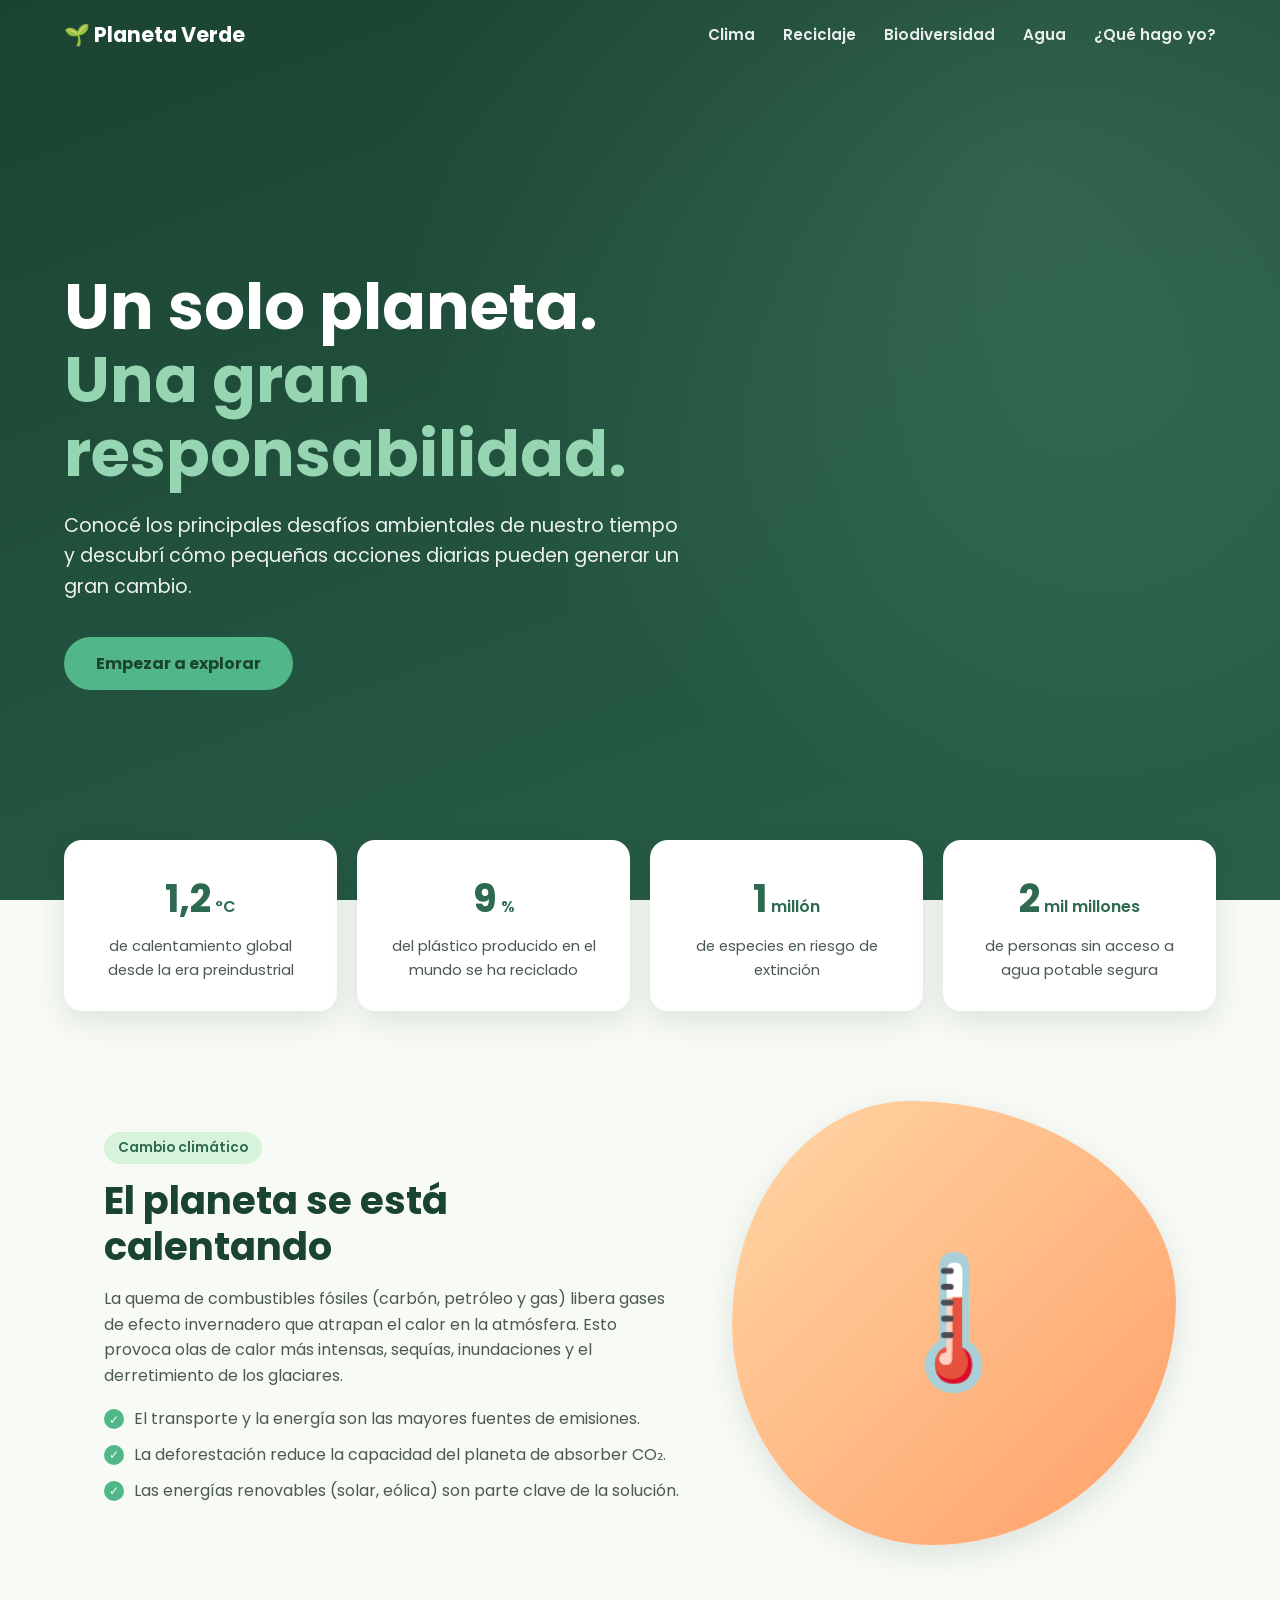
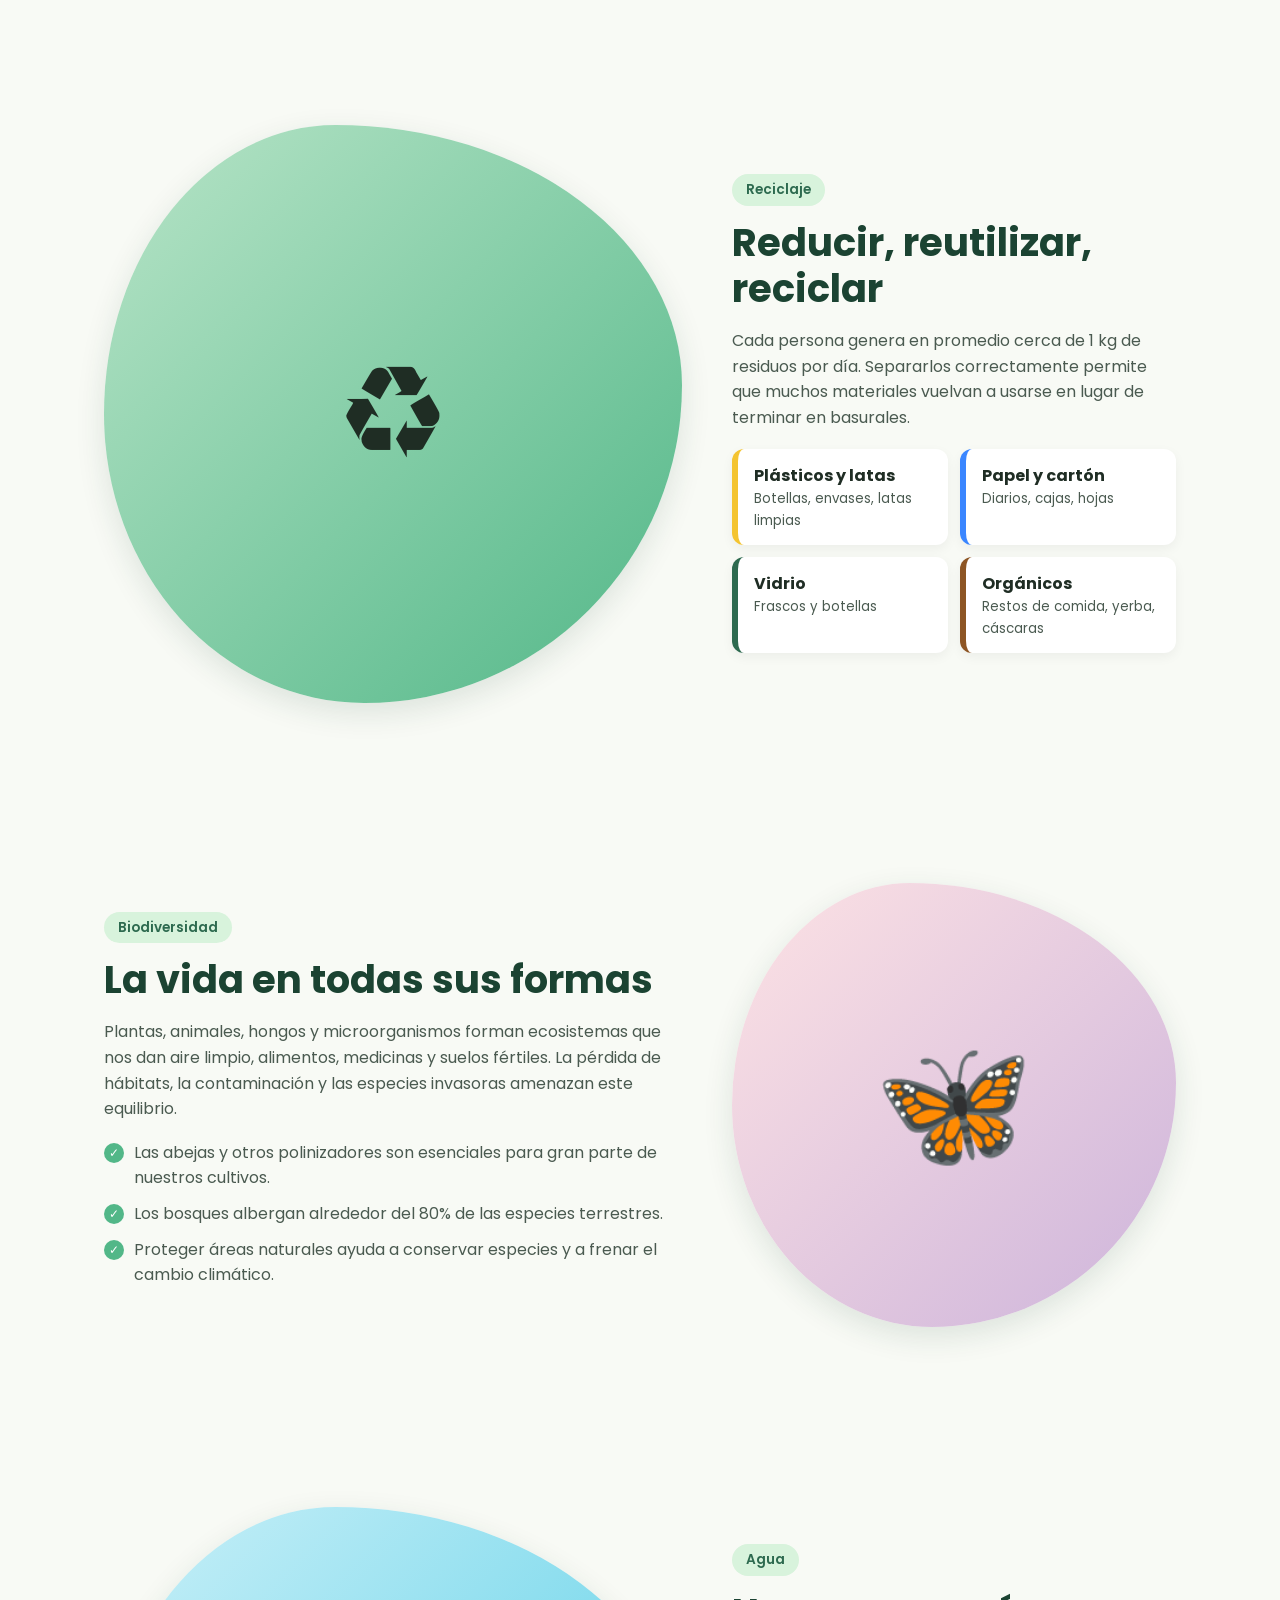
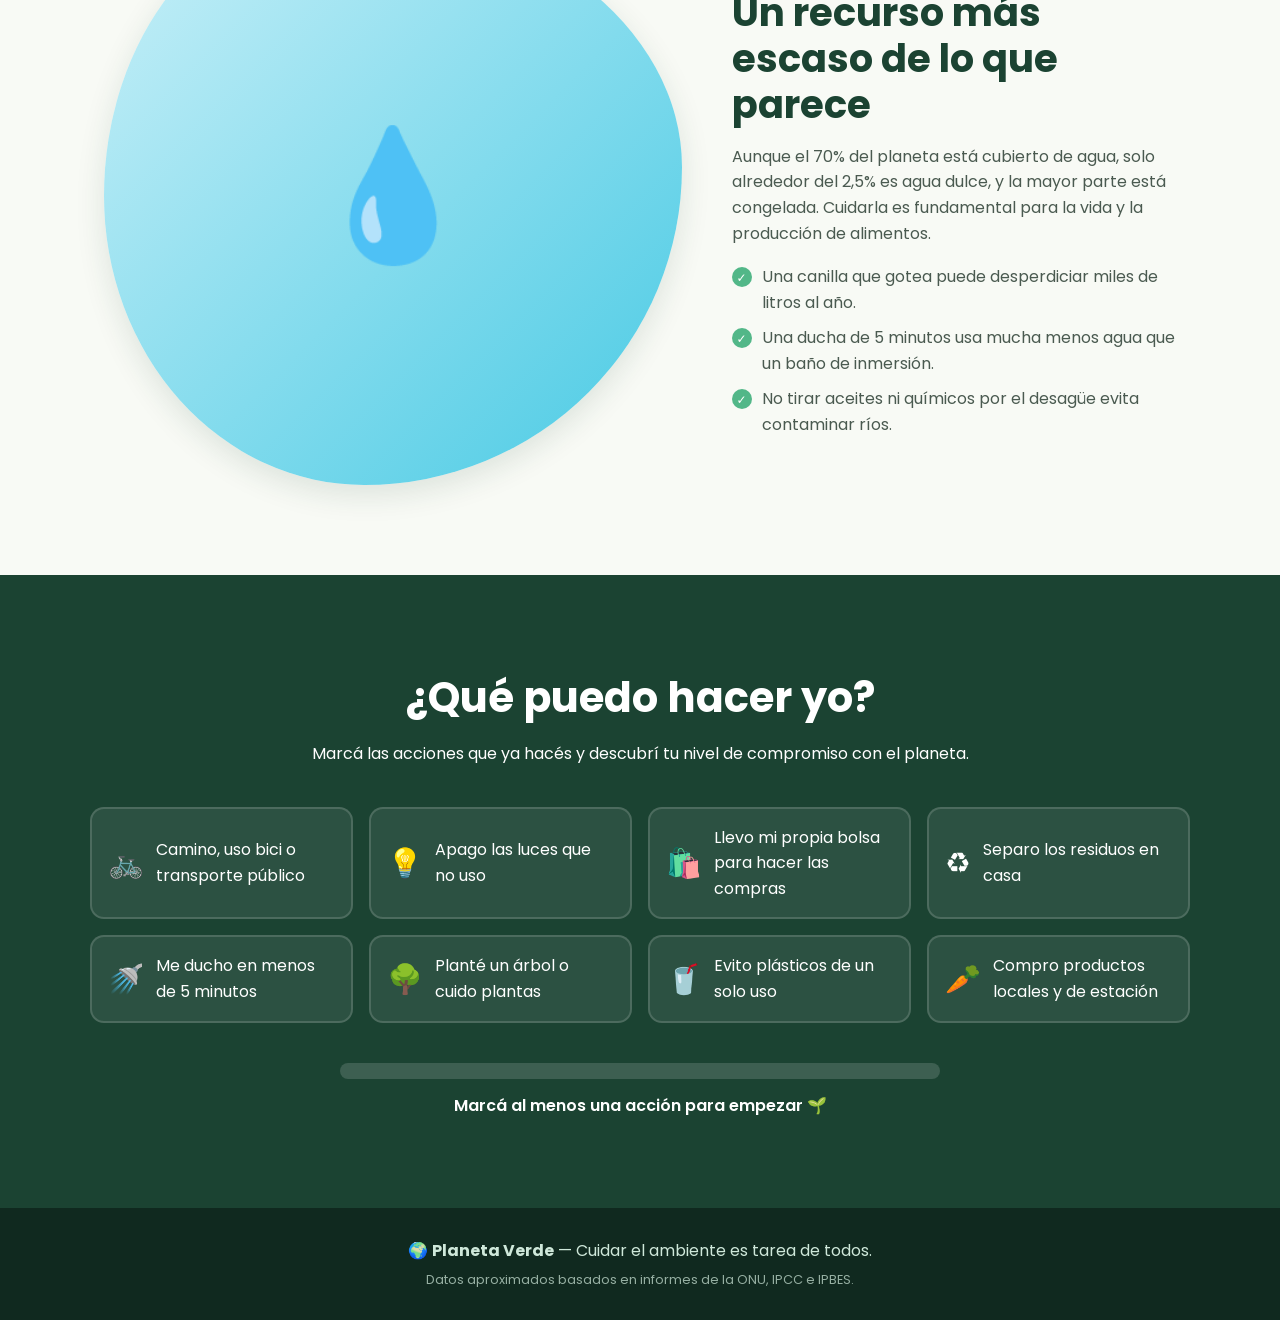
==== index.html @ 67c62a54 "Crear página informativa ambiental Landing page con secciones de cambio climático, reciclaje, biodiv" ====
<!DOCTYPE html>
<html lang="es">
<head>
  <meta charset="UTF-8">
  <meta name="viewport" content="width=device-width, initial-scale=1.0">
  <title>Planeta Verde · Cuidemos nuestro ambiente</title>
  <meta name="description" content="Información sobre cambio climático, reciclaje, biodiversidad y agua, y acciones simples para cuidar el planeta.">
  <link rel="preconnect" href="https://fonts.googleapis.com">
  <link rel="preconnect" href="https://fonts.gstatic.com" crossorigin>
  <link href="https://fonts.googleapis.com/css2?family=Poppins:wght@400;600;700&display=swap" rel="stylesheet">
  <link rel="stylesheet" href="style.css">
</head>
<body>

  <header class="header" id="inicio">
    <nav class="nav">
      <a href="#inicio" class="logo">🌱 Planeta Verde</a>
      <button class="nav-toggle" aria-label="Abrir menú" aria-expanded="false">
        <span></span><span></span><span></span>
      </button>
      <ul class="nav-links">
        <li><a href="#clima">Clima</a></li>
        <li><a href="#reciclaje">Reciclaje</a></li>
        <li><a href="#biodiversidad">Biodiversidad</a></li>
        <li><a href="#agua">Agua</a></li>
        <li><a href="#acciones">¿Qué hago yo?</a></li>
      </ul>
    </nav>

    <div class="hero">
      <h1>Un solo planeta.<br><span>Una gran responsabilidad.</span></h1>
      <p>Conocé los principales desafíos ambientales de nuestro tiempo y descubrí cómo pequeñas acciones diarias pueden generar un gran cambio.</p>
      <a href="#clima" class="btn">Empezar a explorar</a>
    </div>
  </header>

  <main>
    <section class="stats">
      <div class="stat reveal">
        <span class="stat-num" data-target="1.2">0</span><span class="stat-unit">°C</span>
        <p>de calentamiento global desde la era preindustrial</p>
      </div>
      <div class="stat reveal">
        <span class="stat-num" data-target="9">0</span><span class="stat-unit">%</span>
        <p>del plástico producido en el mundo se ha reciclado</p>
      </div>
      <div class="stat reveal">
        <span class="stat-num" data-target="1">0</span><span class="stat-unit">millón</span>
        <p>de especies en riesgo de extinción</p>
      </div>
      <div class="stat reveal">
        <span class="stat-num" data-target="2">0</span><span class="stat-unit">mil millones</span>
        <p>de personas sin acceso a agua potable segura</p>
      </div>
    </section>

    <section class="section" id="clima">
      <div class="section-text reveal">
        <span class="tag">Cambio climático</span>
        <h2>El planeta se está calentando</h2>
        <p>La quema de combustibles fósiles (carbón, petróleo y gas) libera gases de efecto invernadero que atrapan el calor en la atmósfera. Esto provoca olas de calor más intensas, sequías, inundaciones y el derretimiento de los glaciares.</p>
        <ul class="list">
          <li>El transporte y la energía son las mayores fuentes de emisiones.</li>
          <li>La deforestación reduce la capacidad del planeta de absorber CO₂.</li>
          <li>Las energías renovables (solar, eólica) son parte clave de la solución.</li>
        </ul>
      </div>
      <div class="section-card card-clima reveal">
        <div class="big-icon">🌡️</div>
      </div>
    </section>

    <section class="section reverse" id="reciclaje">
      <div class="section-text reveal">
        <span class="tag">Reciclaje</span>
        <h2>Reducir, reutilizar, reciclar</h2>
        <p>Cada persona genera en promedio cerca de 1 kg de residuos por día. Separarlos correctamente permite que muchos materiales vuelvan a usarse en lugar de terminar en basurales.</p>
        <div class="bins">
          <div class="bin bin-yellow"><strong>Plásticos y latas</strong><small>Botellas, envases, latas limpias</small></div>
          <div class="bin bin-blue"><strong>Papel y cartón</strong><small>Diarios, cajas, hojas</small></div>
          <div class="bin bin-green"><strong>Vidrio</strong><small>Frascos y botellas</small></div>
          <div class="bin bin-brown"><strong>Orgánicos</strong><small>Restos de comida, yerba, cáscaras</small></div>
        </div>
      </div>
      <div class="section-card card-reciclaje reveal">
        <div class="big-icon">♻️</div>
      </div>
    </section>

    <section class="section" id="biodiversidad">
      <div class="section-text reveal">
        <span class="tag">Biodiversidad</span>
        <h2>La vida en todas sus formas</h2>
        <p>Plantas, animales, hongos y microorganismos forman ecosistemas que nos dan aire limpio, alimentos, medicinas y suelos fértiles. La pérdida de hábitats, la contaminación y las especies invasoras amenazan este equilibrio.</p>
        <ul class="list">
          <li>Las abejas y otros polinizadores son esenciales para gran parte de nuestros cultivos.</li>
          <li>Los bosques albergan alrededor del 80% de las especies terrestres.</li>
          <li>Proteger áreas naturales ayuda a conservar especies y a frenar el cambio climático.</li>
        </ul>
      </div>
      <div class="section-card card-bio reveal">
        <div class="big-icon">🦋</div>
      </div>
    </section>

    <section class="section reverse" id="agua">
      <div class="section-text reveal">
        <span class="tag">Agua</span>
        <h2>Un recurso más escaso de lo que parece</h2>
        <p>Aunque el 70% del planeta está cubierto de agua, solo alrededor del 2,5% es agua dulce, y la mayor parte está congelada. Cuidarla es fundamental para la vida y la producción de alimentos.</p>
        <ul class="list">
          <li>Una canilla que gotea puede desperdiciar miles de litros al año.</li>
          <li>Una ducha de 5 minutos usa mucha menos agua que un baño de inmersión.</li>
          <li>No tirar aceites ni químicos por el desagüe evita contaminar ríos.</li>
        </ul>
      </div>
      <div class="section-card card-agua reveal">
        <div class="big-icon">💧</div>
      </div>
    </section>

    <section class="actions" id="acciones">
      <h2 class="reveal">¿Qué puedo hacer yo?</h2>
      <p class="actions-intro reveal">Marcá las acciones que ya hacés y descubrí tu nivel de compromiso con el planeta.</p>
      <div class="action-grid">
        <label class="action reveal"><input type="checkbox"><span class="action-icon">🚲</span><span>Camino, uso bici o transporte público</span></label>
        <label class="action reveal"><input type="checkbox"><span class="action-icon">💡</span><span>Apago las luces que no uso</span></label>
        <label class="action reveal"><input type="checkbox"><span class="action-icon">🛍️</span><span>Llevo mi propia bolsa para hacer las compras</span></label>
        <label class="action reveal"><input type="checkbox"><span class="action-icon">♻️</span><span>Separo los residuos en casa</span></label>
        <label class="action reveal"><input type="checkbox"><span class="action-icon">🚿</span><span>Me ducho en menos de 5 minutos</span></label>
        <label class="action reveal"><input type="checkbox"><span class="action-icon">🌳</span><span>Planté un árbol o cuido plantas</span></label>
        <label class="action reveal"><input type="checkbox"><span class="action-icon">🥤</span><span>Evito plásticos de un solo uso</span></label>
        <label class="action reveal"><input type="checkbox"><span class="action-icon">🥕</span><span>Compro productos locales y de estación</span></label>
      </div>
      <div class="progress-wrap">
        <div class="progress"><div class="progress-bar" id="progressBar"></div></div>
        <p class="progress-text" id="progressText">Marcá al menos una acción para empezar 🌱</p>
      </div>
    </section>
  </main>

  <footer class="footer">
    <p>🌍 <strong>Planeta Verde</strong> — Cuidar el ambiente es tarea de todos.</p>
    <p class="small">Datos aproximados basados en informes de la ONU, IPCC e IPBES.</p>
  </footer>

  <script src="script.js"></script>
</body>
</html>
---- style.css ----
:root {
  --verde-oscuro: #1b4332;
  --verde: #2d6a4f;
  --verde-claro: #52b788;
  --menta: #d8f3dc;
  --crema: #f8faf5;
  --texto: #1f2d24;
  --texto-suave: #4a5a50;
  --radio: 18px;
  --sombra: 0 10px 30px rgba(27, 67, 50, 0.12);
}

* { margin: 0; padding: 0; box-sizing: border-box; }

html { scroll-behavior: smooth; }

body {
  font-family: 'Poppins', system-ui, sans-serif;
  color: var(--texto);
  background: var(--crema);
  line-height: 1.6;
  overflow-x: hidden;
}

a { color: inherit; text-decoration: none; }

/* ---------- Header / Nav ---------- */
.header {
  min-height: 100vh;
  background:
    linear-gradient(160deg, rgba(27, 67, 50, 0.92), rgba(45, 106, 79, 0.75)),
    radial-gradient(circle at 80% 20%, #95d5b2 0, transparent 50%),
    var(--verde-oscuro);
  color: #fff;
  display: flex;
  flex-direction: column;
}

.nav {
  position: fixed;
  top: 0; left: 0; right: 0;
  z-index: 100;
  display: flex;
  justify-content: space-between;
  align-items: center;
  padding: 18px 5%;
  transition: background 0.3s, box-shadow 0.3s;
}

.nav.scrolled {
  background: var(--verde-oscuro);
  box-shadow: 0 4px 20px rgba(0, 0, 0, 0.2);
}

.logo { font-weight: 700; font-size: 1.3rem; }

.nav-links { display: flex; gap: 28px; list-style: none; }

.nav-links a {
  font-weight: 600;
  font-size: 0.95rem;
  opacity: 0.9;
  position: relative;
}

.nav-links a::after {
  content: '';
  position: absolute;
  left: 0; bottom: -4px;
  width: 0; height: 2px;
  background: var(--verde-claro);
  transition: width 0.3s;
}

.nav-links a:hover::after { width: 100%; }

.nav-toggle {
  display: none;
  background: none;
  border: none;
  cursor: pointer;
  flex-direction: column;
  gap: 5px;
}

.nav-toggle span {
  width: 26px; height: 3px;
  background: #fff;
  border-radius: 2px;
  transition: transform 0.3s, opacity 0.3s;
}

.hero {
  flex: 1;
  display: flex;
  flex-direction: column;
  justify-content: center;
  padding: 120px 5% 60px;
  max-width: 900px;
}

.hero h1 {
  font-size: clamp(2.2rem, 6vw, 4rem);
  line-height: 1.15;
  margin-bottom: 20px;
}

.hero h1 span { color: #95d5b2; }

.hero p {
  font-size: clamp(1rem, 2vw, 1.2rem);
  max-width: 620px;
  opacity: 0.92;
  margin-bottom: 34px;
}

.btn {
  align-self: flex-start;
  background: var(--verde-claro);
  color: var(--verde-oscuro);
  font-weight: 700;
  padding: 14px 32px;
  border-radius: 50px;
  transition: transform 0.2s, background 0.2s;
}

.btn:hover { transform: translateY(-3px); background: #95d5b2; }

/* ---------- Stats ---------- */
.stats {
  display: grid;
  grid-template-columns: repeat(auto-fit, minmax(200px, 1fr));
  gap: 20px;
  padding: 0 5%;
  margin-top: -60px;
  position: relative;
  z-index: 2;
}

.stat {
  background: #fff;
  border-radius: var(--radio);
  padding: 28px 22px;
  box-shadow: var(--sombra);
  text-align: center;
}

.stat-num { font-size: 2.4rem; font-weight: 700; color: var(--verde); }
.stat-unit { font-size: 1rem; font-weight: 600; color: var(--verde); margin-left: 4px; }
.stat p { color: var(--texto-suave); font-size: 0.92rem; margin-top: 6px; }

/* ---------- Secciones ---------- */
.section {
  display: grid;
  grid-template-columns: 1.3fr 1fr;
  gap: 50px;
  align-items: center;
  padding: 90px 5%;
  max-width: 1200px;
  margin: 0 auto;
}

.section.reverse .section-text { order: 2; }

.tag {
  display: inline-block;
  background: var(--menta);
  color: var(--verde);
  font-weight: 600;
  font-size: 0.85rem;
  padding: 5px 14px;
  border-radius: 50px;
  margin-bottom: 14px;
}

.section h2 {
  font-size: clamp(1.7rem, 3.5vw, 2.4rem);
  color: var(--verde-oscuro);
  line-height: 1.2;
  margin-bottom: 16px;
}

.section p { color: var(--texto-suave); margin-bottom: 18px; }

.list { list-style: none; }

.list li {
  padding-left: 30px;
  position: relative;
  margin-bottom: 10px;
  color: var(--texto-suave);
}

.list li::before {
  content: '✓';
  position: absolute;
  left: 0;
  color: #fff;
  background: var(--verde-claro);
  width: 20px; height: 20px;
  border-radius: 50%;
  font-size: 0.75rem;
  display: grid;
  place-items: center;
  top: 3px;
}

.section-card {
  aspect-ratio: 1;
  border-radius: 40% 60% 55% 45% / 50% 45% 55% 50%;
  display: grid;
  place-items: center;
  box-shadow: var(--sombra);
  animation: blob 10s ease-in-out infinite;
}

.big-icon { font-size: clamp(5rem, 12vw, 8rem); }

.card-clima { background: linear-gradient(135deg, #ffd6a5, #ff9f68); }
.card-reciclaje { background: linear-gradient(135deg, #b7e4c7, #52b788); }
.card-bio { background: linear-gradient(135deg, #fde2e4, #cdb4db); }
.card-agua { background: linear-gradient(135deg, #caf0f8, #48cae4); }

@keyframes blob {
  0%, 100% { border-radius: 40% 60% 55% 45% / 50% 45% 55% 50%; }
  50% { border-radius: 55% 45% 40% 60% / 45% 55% 50% 50%; }
}

/* Contenedores de reciclaje */
.bins {
  display: grid;
  grid-template-columns: repeat(2, 1fr);
  gap: 12px;
}

.bin {
  border-radius: 12px;
  padding: 14px 16px;
  border-left: 6px solid;
  background: #fff;
  box-shadow: 0 4px 12px rgba(0, 0, 0, 0.05);
  display: flex;
  flex-direction: column;
}

.bin small { color: var(--texto-suave); }
.bin-yellow { border-color: #f4c430; }
.bin-blue { border-color: #3a86ff; }
.bin-green { border-color: #2d6a4f; }
.bin-brown { border-color: #8d5524; }

/* ---------- Acciones ---------- */
.actions {
  background: var(--verde-oscuro);
  color: #fff;
  padding: 90px 5%;
  text-align: center;
}

.actions h2 { font-size: clamp(1.8rem, 4vw, 2.6rem); margin-bottom: 10px; }
.actions-intro { opacity: 0.85; margin-bottom: 40px; }

.action-grid {
  display: grid;
  grid-template-columns: repeat(auto-fit, minmax(220px, 1fr));
  gap: 16px;
  max-width: 1100px;
  margin: 0 auto 40px;
}

.action {
  display: flex;
  align-items: center;
  gap: 12px;
  background: rgba(255, 255, 255, 0.08);
  border: 2px solid rgba(255, 255, 255, 0.15);
  border-radius: 14px;
  padding: 16px;
  text-align: left;
  cursor: pointer;
  transition: background 0.2s, border-color 0.2s, transform 0.2s;
}

.action:hover { transform: translateY(-3px); }
.action input { display: none; }
.action-icon { font-size: 1.8rem; }

.action:has(input:checked) {
  background: var(--verde-claro);
  border-color: #95d5b2;
  color: var(--verde-oscuro);
  font-weight: 600;
}

.progress-wrap { max-width: 600px; margin: 0 auto; }

.progress {
  height: 16px;
  background: rgba(255, 255, 255, 0.15);
  border-radius: 50px;
  overflow: hidden;
}

.progress-bar {
  height: 100%;
  width: 0;
  background: linear-gradient(90deg, #95d5b2, #d8f3dc);
  border-radius: 50px;
  transition: width 0.5s ease;
}

.progress-text { margin-top: 14px; font-weight: 600; min-height: 1.6em; }

/* ---------- Footer ---------- */
.footer {
  background: #10291f;
  color: #cfe8da;
  text-align: center;
  padding: 30px 5%;
}

.footer .small { font-size: 0.8rem; opacity: 0.7; margin-top: 6px; }

/* ---------- Animación de aparición ---------- */
.reveal {
  opacity: 0;
  transform: translateY(30px);
  transition: opacity 0.7s ease, transform 0.7s ease;
}

.reveal.visible { opacity: 1; transform: none; }

/* ---------- Responsive ---------- */
@media (max-width: 820px) {
  .nav-toggle { display: flex; }

  .nav-links {
    position: absolute;
    top: 100%; left: 0; right: 0;
    flex-direction: column;
    gap: 0;
    background: var(--verde-oscuro);
    max-height: 0;
    overflow: hidden;
    transition: max-height 0.35s ease;
  }

  .nav-links.open { max-height: 400px; }
  .nav-links li a { display: block; padding: 14px 5%; }

  .nav-toggle.open span:nth-child(1) { transform: translateY(8px) rotate(45deg); }
  .nav-toggle.open span:nth-child(2) { opacity: 0; }
  .nav-toggle.open span:nth-child(3) { transform: translateY(-8px) rotate(-45deg); }

  .section { grid-template-columns: 1fr; gap: 30px; padding: 60px 5%; }
  .section.reverse .section-text { order: 0; }
  .section-card { max-width: 260px; margin: 0 auto; width: 100%; }
}

@media (max-width: 480px) {
  .bins { grid-template-columns: 1fr; }
}

@media (prefers-reduced-motion: reduce) {
  html { scroll-behavior: auto; }
  .section-card { animation: none; }
  .reveal { opacity: 1; transform: none; transition: none; }
}
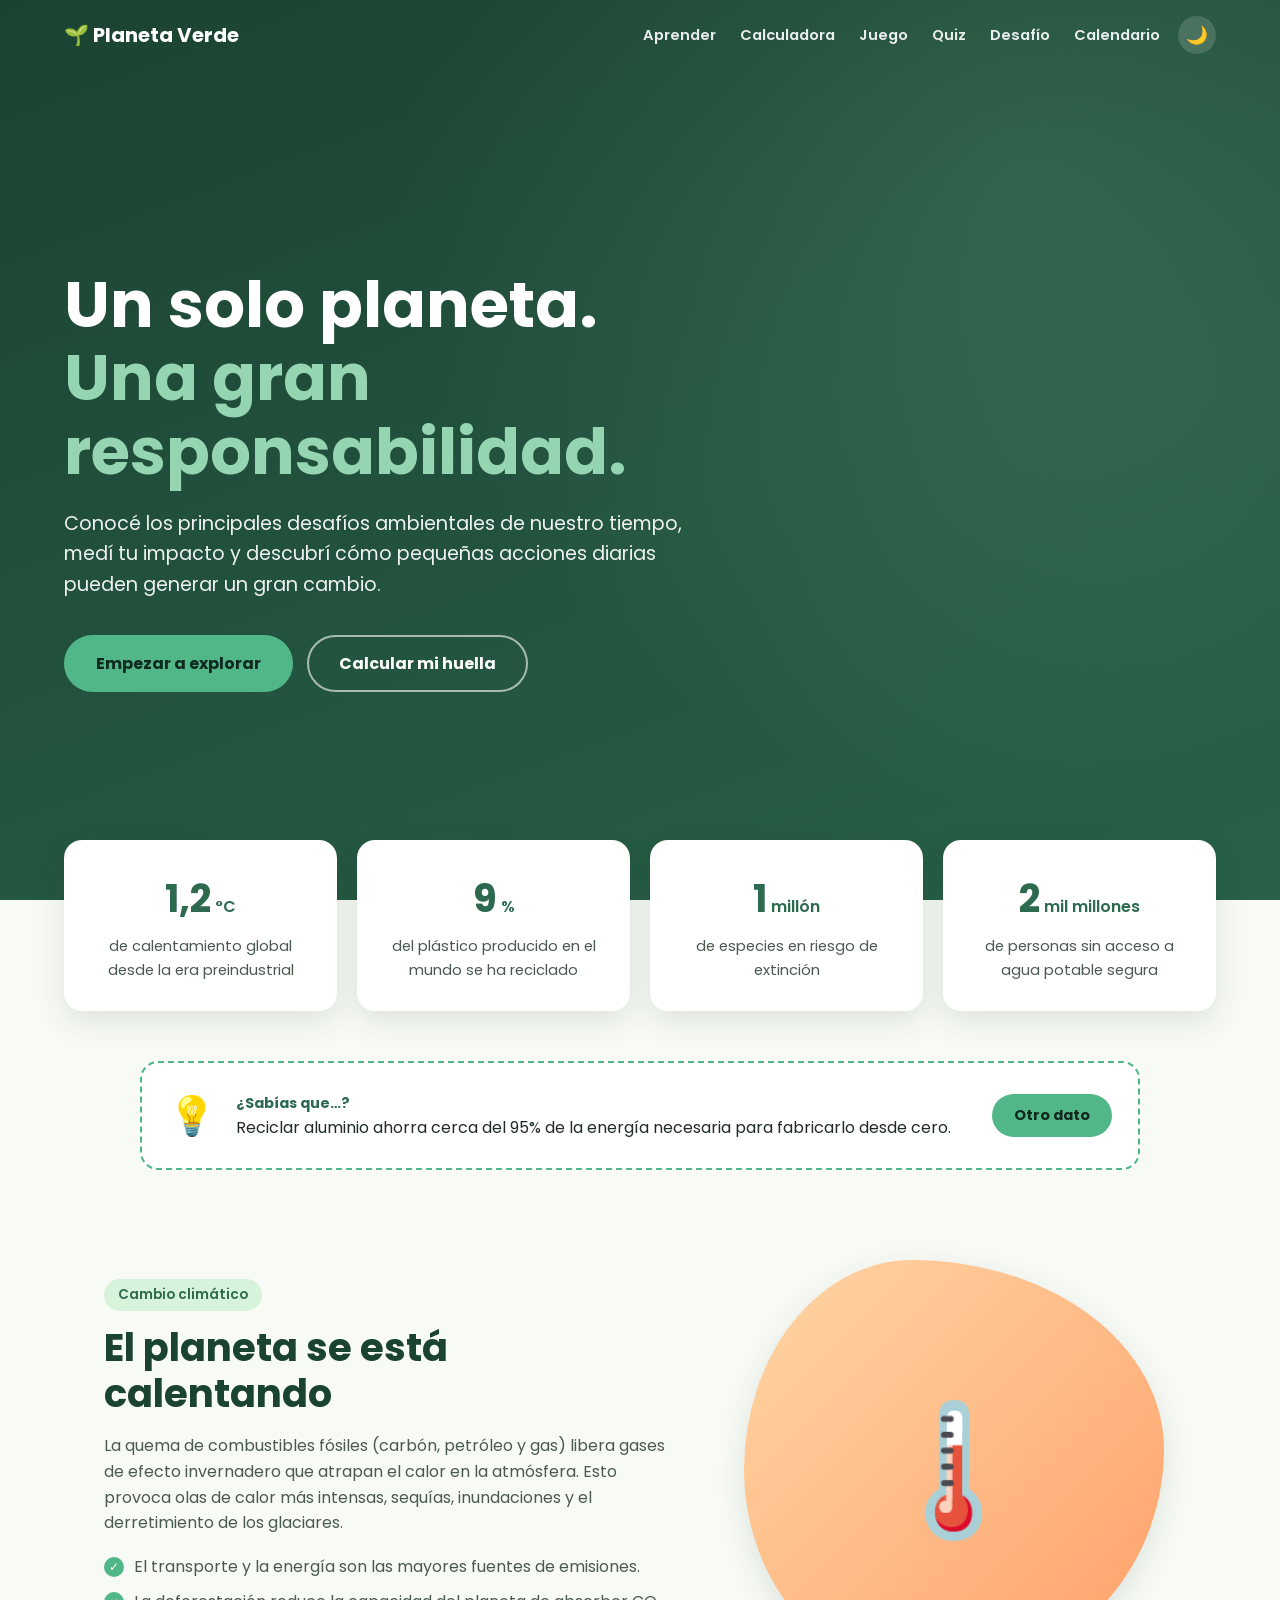
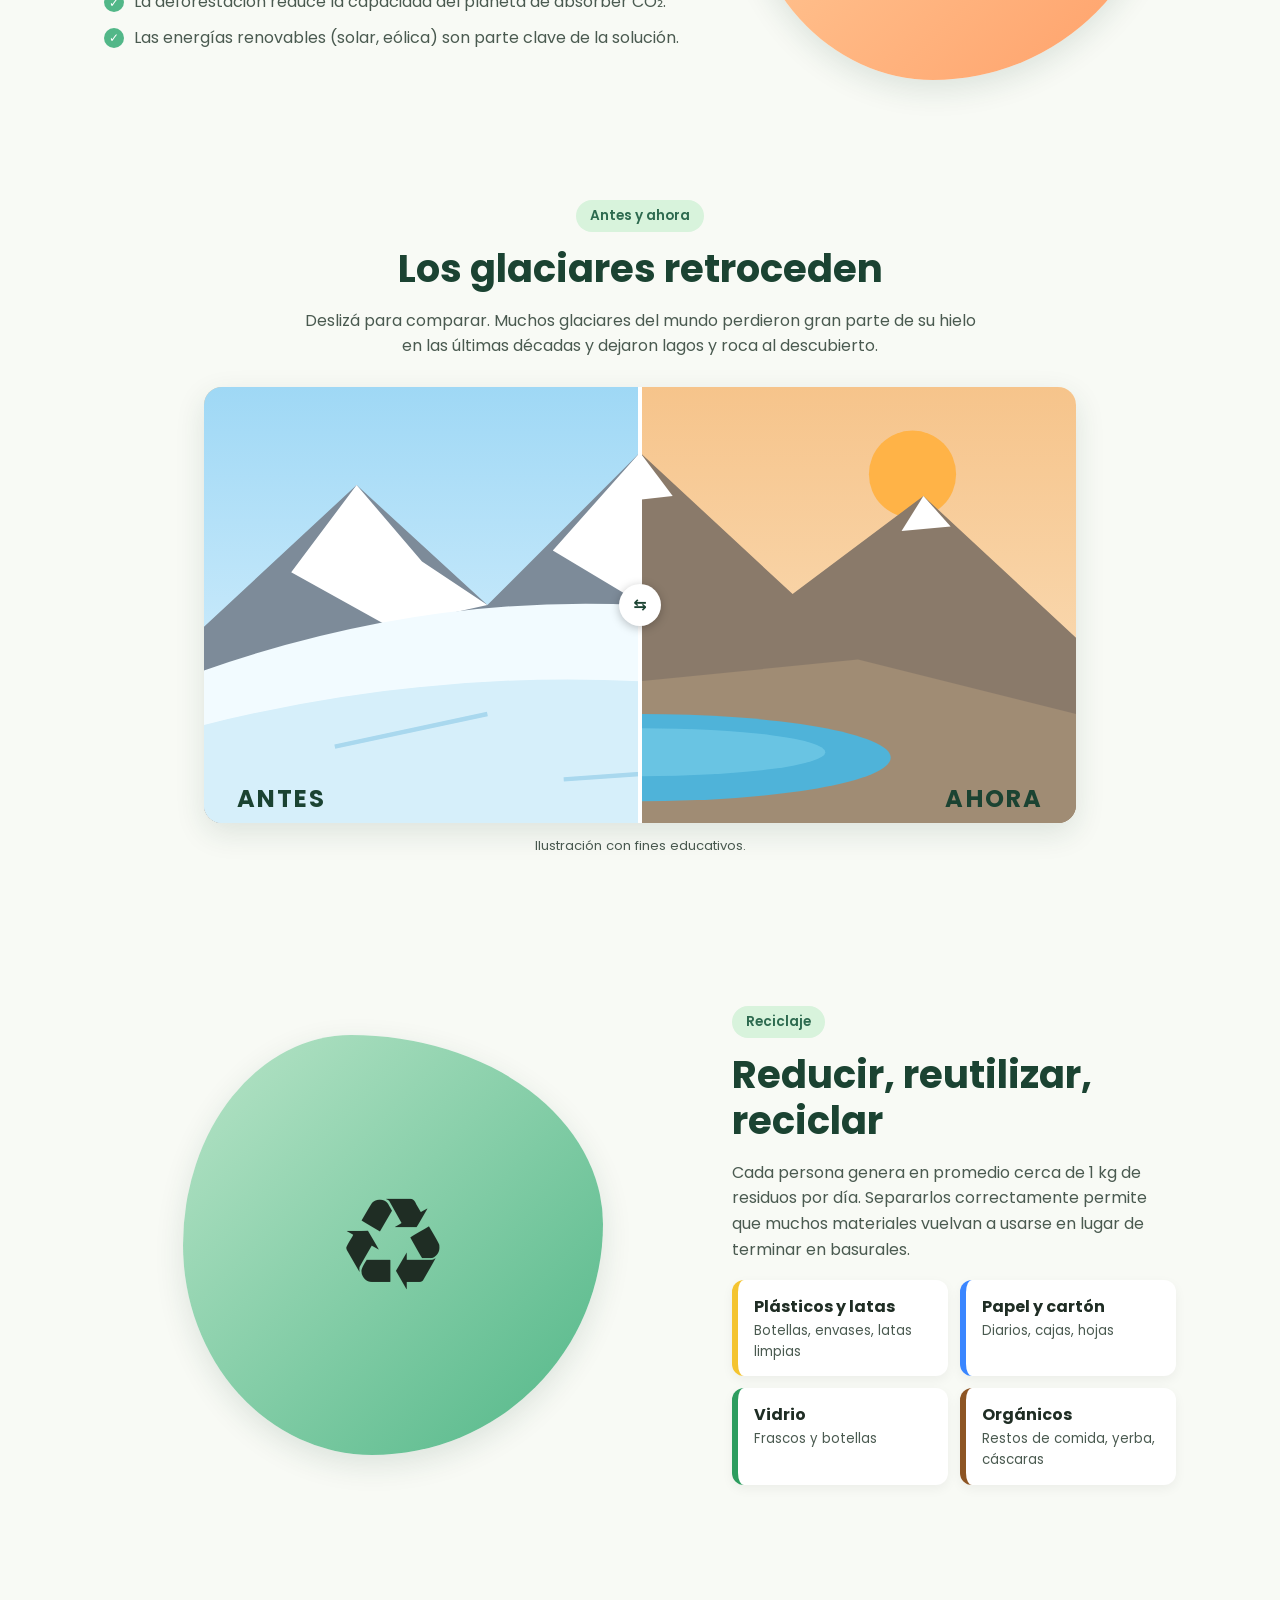
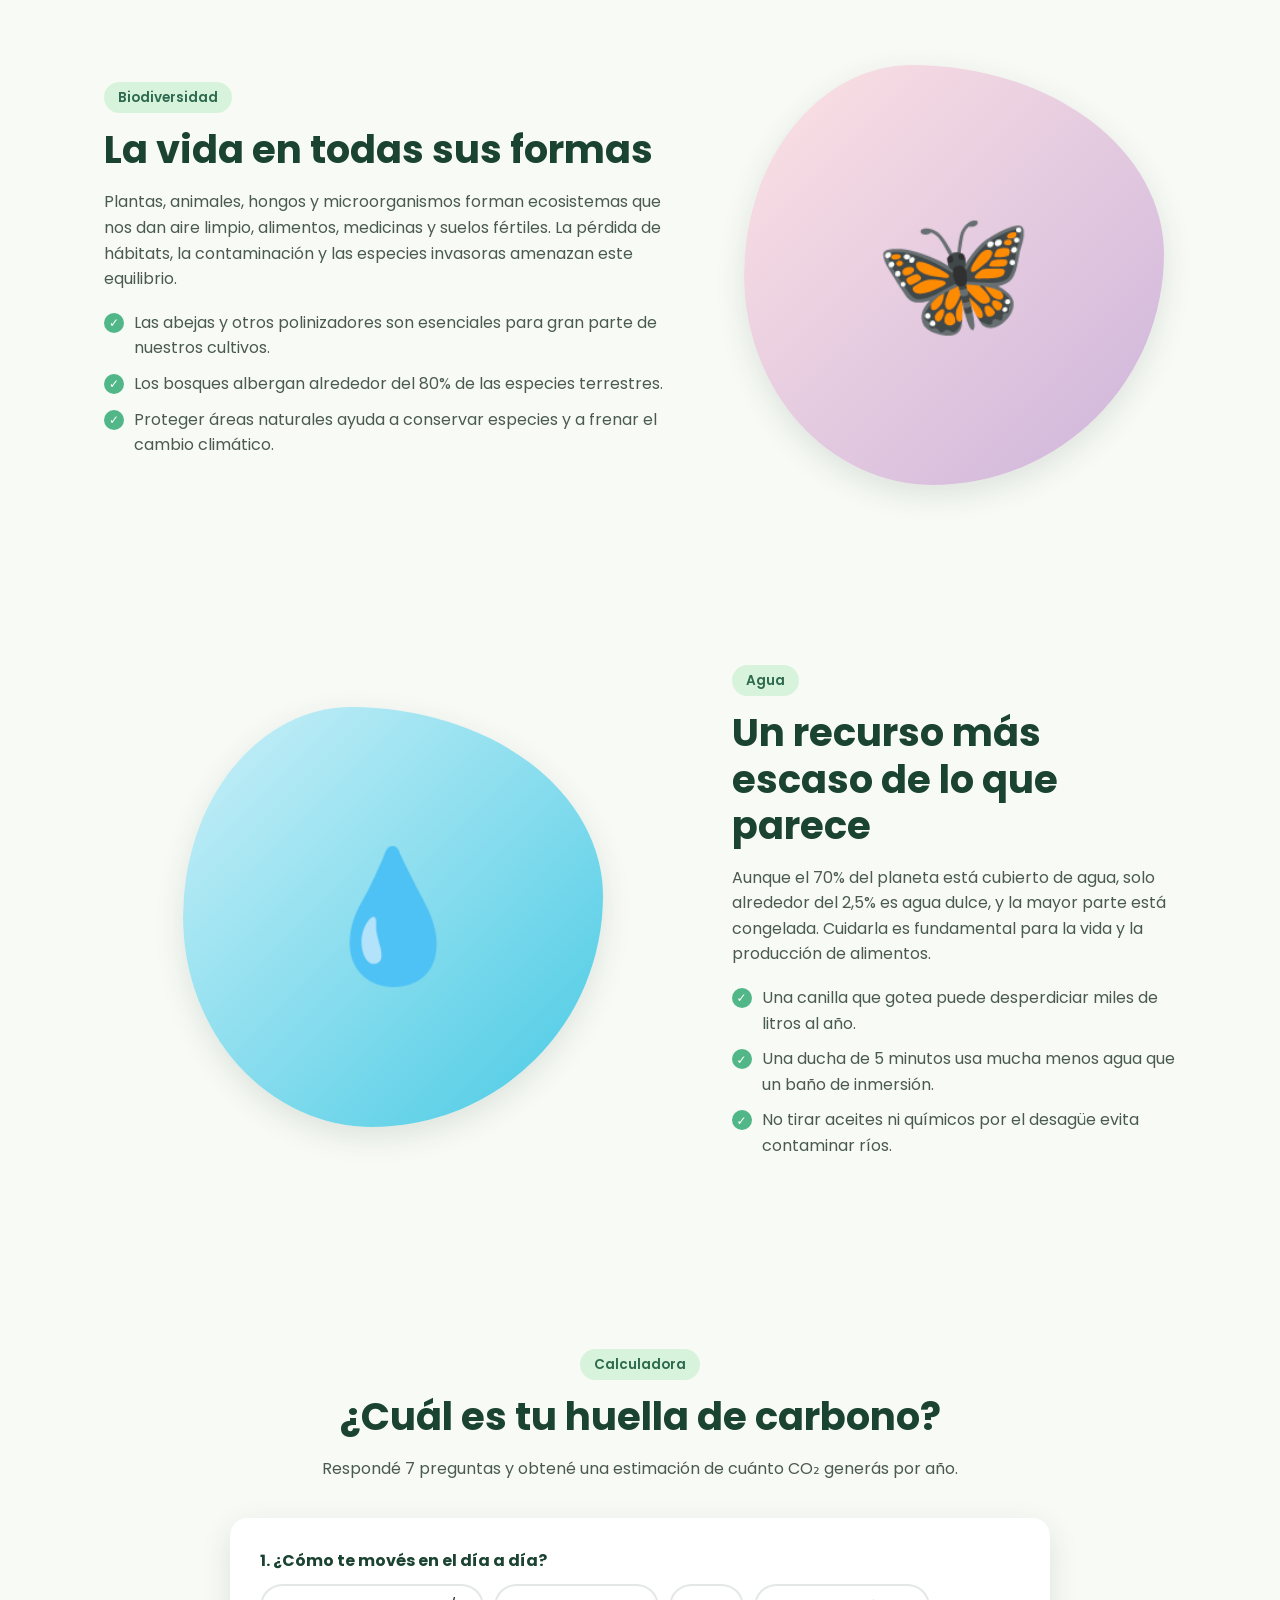
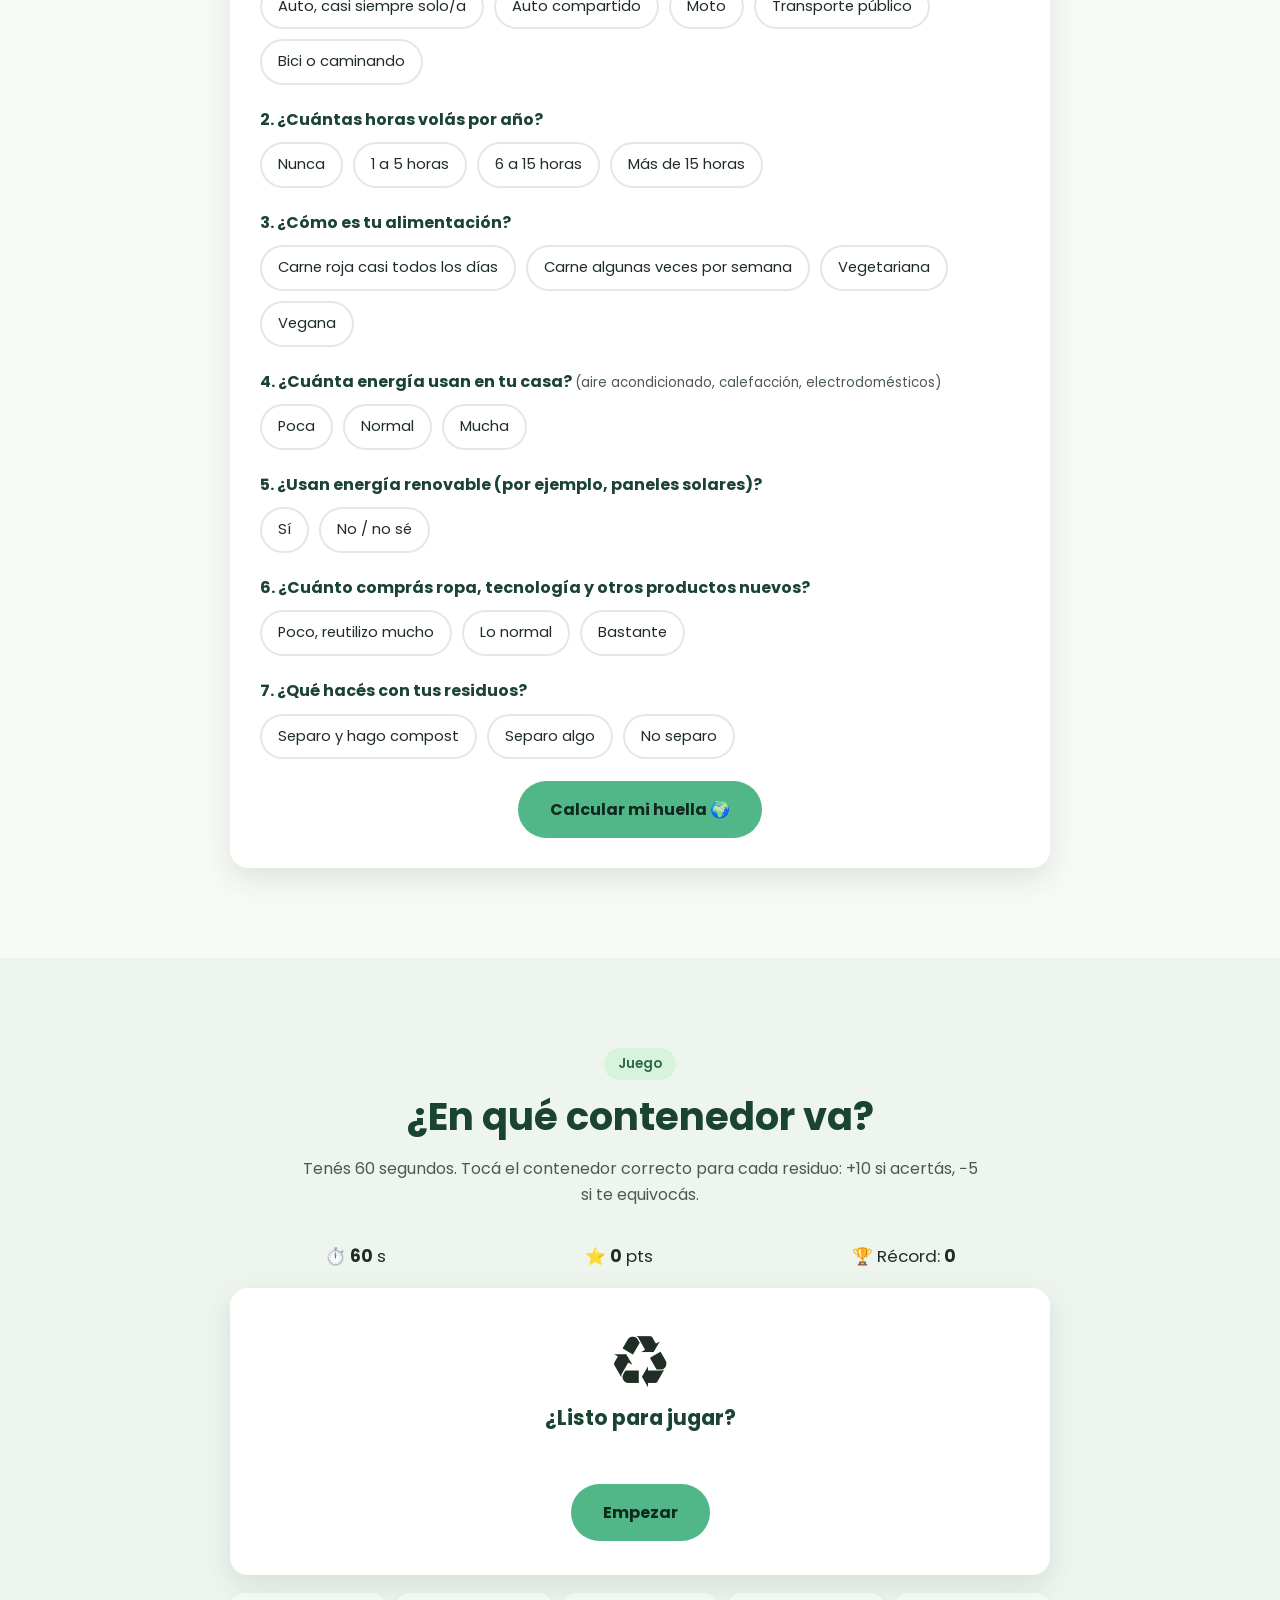
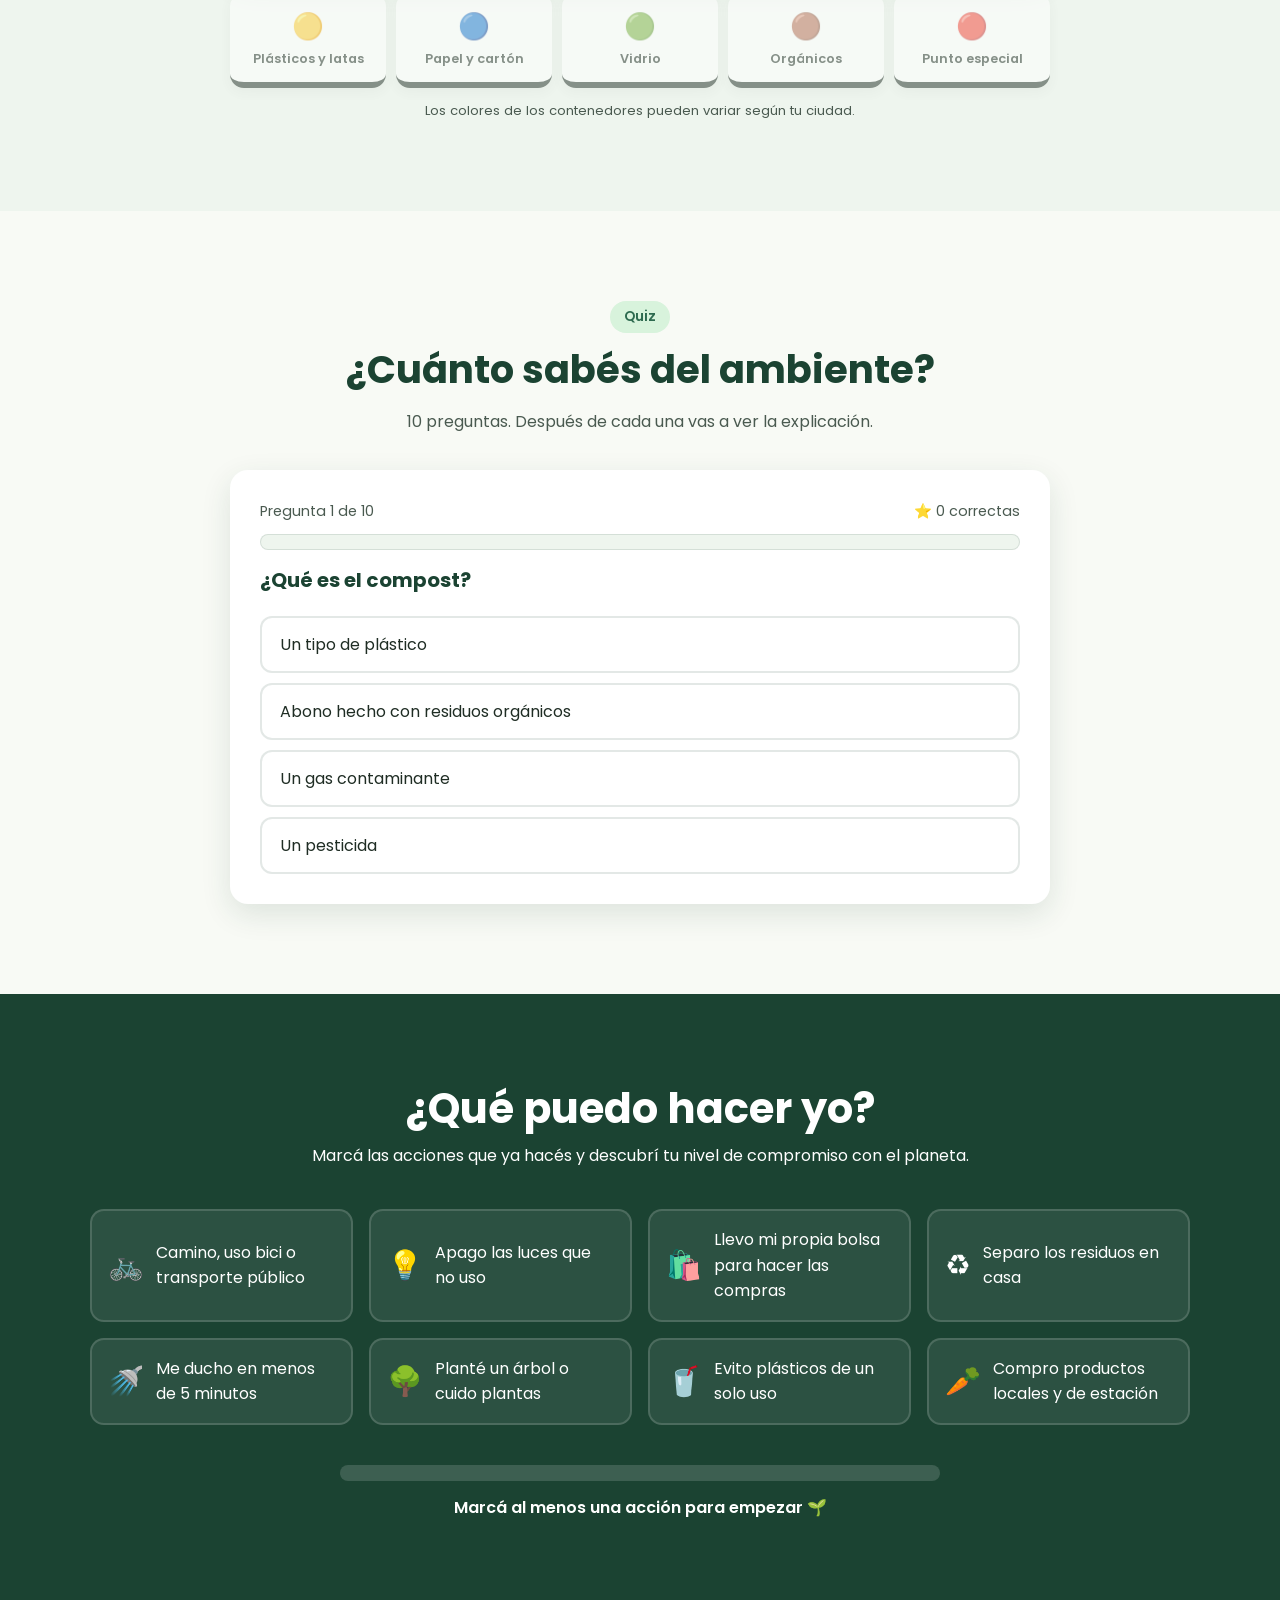
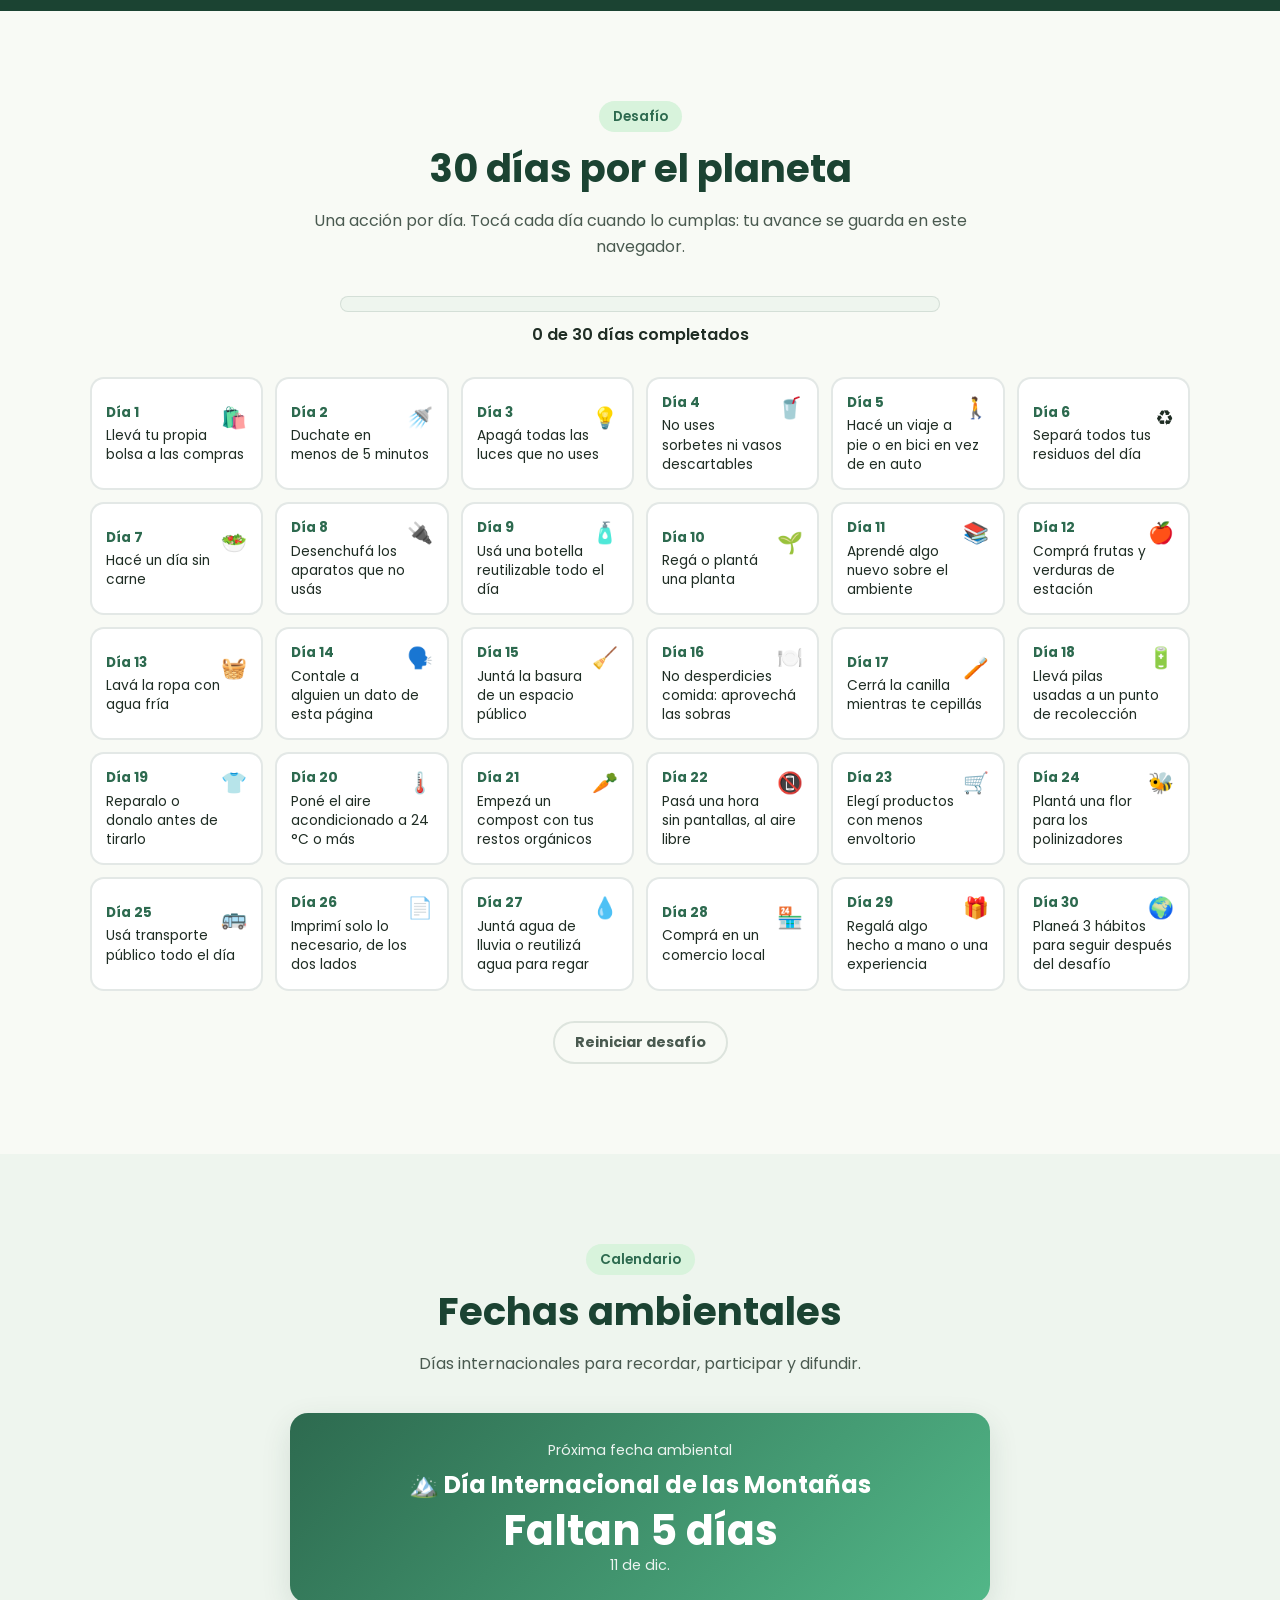
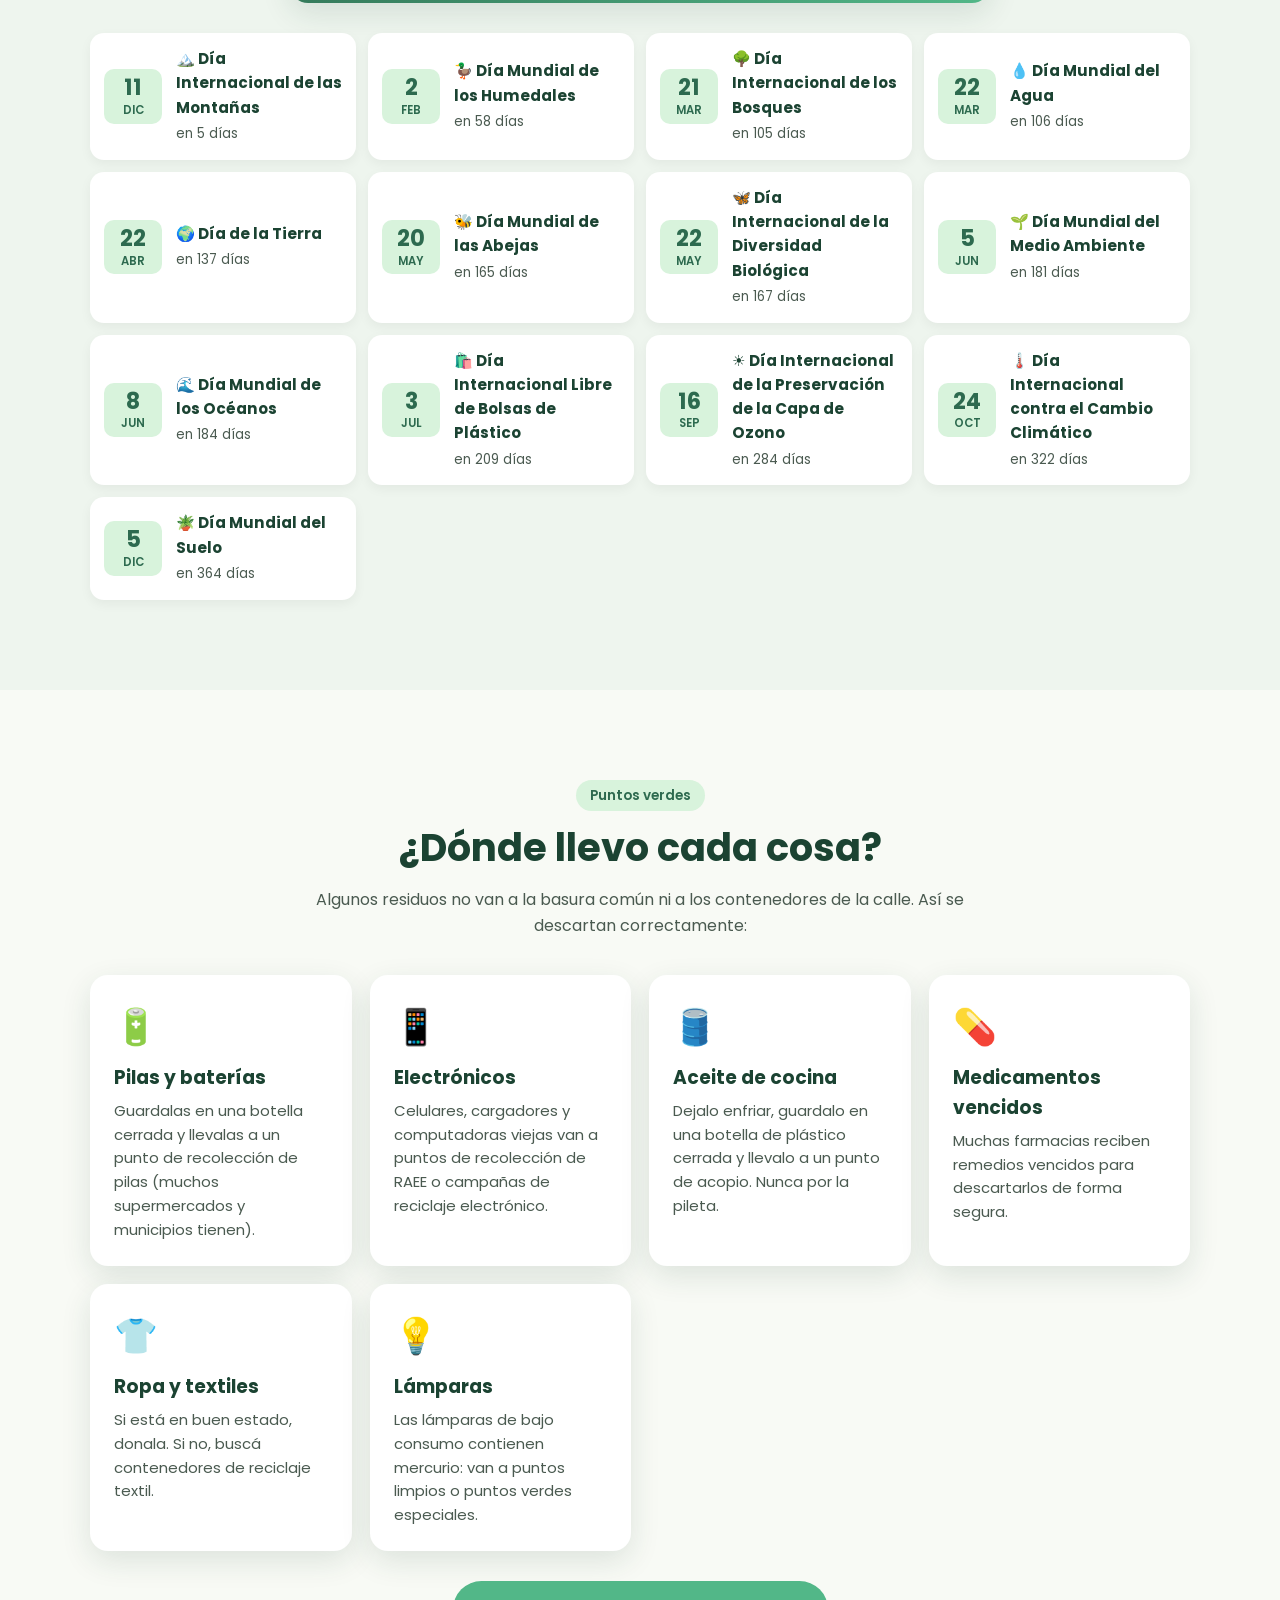
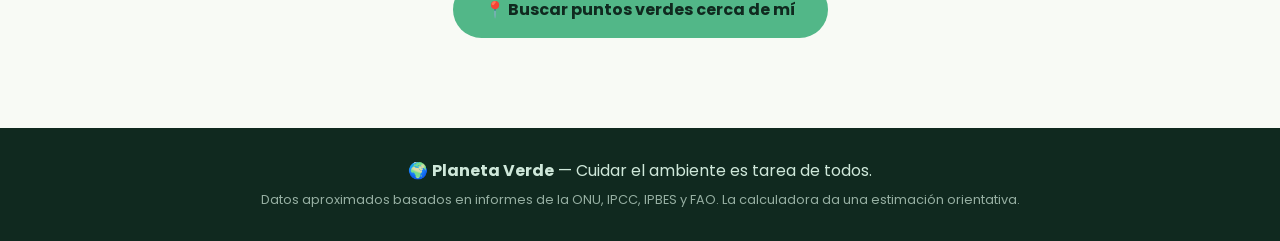
==== commit f96719f8: "Agregar herramientas interactivas a la página ambiental Calculadora de huella de carbono, juego de r" ====
--- a/index.html
+++ b/index.html
@@ -3,34 +3,48 @@
 <head>
   <meta charset="UTF-8">
   <meta name="viewport" content="width=device-width, initial-scale=1.0">
-  <title>Planeta Verde · Cuidemos nuestro ambiente</title>
-  <meta name="description" content="Información sobre cambio climático, reciclaje, biodiversidad y agua, y acciones simples para cuidar el planeta.">
+  <title>Planeta Verde</title>
+  <meta name="description" content="Información sobre cambio climático, reciclaje, biodiversidad y agua, con calculadora de huella de carbono, juegos y desafíos para cuidar el planeta.">
   <link rel="preconnect" href="https://fonts.googleapis.com">
   <link rel="preconnect" href="https://fonts.gstatic.com" crossorigin>
   <link href="https://fonts.googleapis.com/css2?family=Poppins:wght@400;600;700&display=swap" rel="stylesheet">
   <link rel="stylesheet" href="style.css">
+  <script>
+    // Aplicar el tema guardado antes de pintar la página
+    try {
+      const t = localStorage.getItem('pv-theme');
+      if (t) document.documentElement.dataset.theme = t;
+    } catch (e) {}
+  </script>
 </head>
 <body>
 
   <header class="header" id="inicio">
     <nav class="nav">
       <a href="#inicio" class="logo">🌱 Planeta Verde</a>
-      <button class="nav-toggle" aria-label="Abrir menú" aria-expanded="false">
-        <span></span><span></span><span></span>
-      </button>
-      <ul class="nav-links">
-        <li><a href="#clima">Clima</a></li>
-        <li><a href="#reciclaje">Reciclaje</a></li>
-        <li><a href="#biodiversidad">Biodiversidad</a></li>
-        <li><a href="#agua">Agua</a></li>
-        <li><a href="#acciones">¿Qué hago yo?</a></li>
-      </ul>
+      <div class="nav-right">
+        <ul class="nav-links">
+          <li><a href="#clima">Aprender</a></li>
+          <li><a href="#calculadora">Calculadora</a></li>
+          <li><a href="#juego">Juego</a></li>
+          <li><a href="#quiz">Quiz</a></li>
+          <li><a href="#desafio">Desafío</a></li>
+          <li><a href="#calendario">Calendario</a></li>
+        </ul>
+        <button class="theme-toggle" id="themeToggle" aria-label="Cambiar modo claro u oscuro">🌙</button>
+        <button class="nav-toggle" aria-label="Abrir menú" aria-expanded="false">
+          <span></span><span></span><span></span>
+        </button>
+      </div>
     </nav>
 
     <div class="hero">
       <h1>Un solo planeta.<br><span>Una gran responsabilidad.</span></h1>
-      <p>Conocé los principales desafíos ambientales de nuestro tiempo y descubrí cómo pequeñas acciones diarias pueden generar un gran cambio.</p>
-      <a href="#clima" class="btn">Empezar a explorar</a>
+      <p>Conocé los principales desafíos ambientales de nuestro tiempo, medí tu impacto y descubrí cómo pequeñas acciones diarias pueden generar un gran cambio.</p>
+      <div class="hero-buttons">
+        <a href="#clima" class="btn">Empezar a explorar</a>
+        <a href="#calculadora" class="btn btn-ghost">Calcular mi huella</a>
+      </div>
     </div>
   </header>
 
@@ -54,6 +68,17 @@
       </div>
     </section>
 
+    <!-- ¿Sabías que...? -->
+    <section class="fact reveal">
+      <div class="fact-icon">💡</div>
+      <div class="fact-body">
+        <span class="fact-label">¿Sabías que…?</span>
+        <p id="factText">Reciclar aluminio ahorra cerca del 95% de la energía necesaria para fabricarlo desde cero.</p>
+      </div>
+      <button class="btn btn-small" id="factBtn">Otro dato</button>
+    </section>
+
+    <!-- APRENDER -->
     <section class="section" id="clima">
       <div class="section-text reveal">
         <span class="tag">Cambio climático</span>
@@ -70,6 +95,51 @@
       </div>
     </section>
 
+    <!-- Antes y después -->
+    <section class="compare-section">
+      <div class="compare-head reveal">
+        <span class="tag">Antes y ahora</span>
+        <h2>Los glaciares retroceden</h2>
+        <p>Deslizá para comparar. Muchos glaciares del mundo perdieron gran parte de su hielo en las últimas décadas y dejaron lagos y roca al descubierto.</p>
+      </div>
+      <div class="compare reveal" id="compare">
+        <svg class="compare-img" viewBox="0 0 800 400" preserveAspectRatio="xMidYMid slice" aria-label="Ilustración de un glaciar pequeño en la actualidad">
+          <defs>
+            <linearGradient id="skyNow" x1="0" y1="0" x2="0" y2="1"><stop offset="0" stop-color="#f6c48b"/><stop offset="1" stop-color="#fbe3c2"/></linearGradient>
+          </defs>
+          <rect width="800" height="400" fill="url(#skyNow)"/>
+          <circle cx="650" cy="80" r="40" fill="#ffb347"/>
+          <polygon points="0,400 0,220 140,90 260,200 400,60 540,190 660,100 800,230 800,400" fill="#8a7a6a"/>
+          <polygon points="140,90 165,120 120,125" fill="#fff"/>
+          <polygon points="400,60 430,100 385,105 372,88" fill="#fff"/>
+          <polygon points="660,100 685,128 640,132" fill="#fff"/>
+          <polygon points="0,400 0,300 200,250 400,270 600,250 800,300 800,400" fill="#a08c74"/>
+          <ellipse cx="400" cy="340" rx="230" ry="40" fill="#4fb3d9"/>
+          <ellipse cx="400" cy="335" rx="170" ry="22" fill="#7cd0ec" opacity=".6"/>
+          <text x="770" y="385" text-anchor="end" class="svg-label">AHORA</text>
+        </svg>
+        <div class="compare-before" id="compareBefore">
+          <svg class="compare-img" viewBox="0 0 800 400" preserveAspectRatio="xMidYMid slice" aria-label="Ilustración de un glaciar grande en el pasado">
+            <defs>
+              <linearGradient id="skyThen" x1="0" y1="0" x2="0" y2="1"><stop offset="0" stop-color="#9fd8f5"/><stop offset="1" stop-color="#e3f5ff"/></linearGradient>
+            </defs>
+            <rect width="800" height="400" fill="url(#skyThen)"/>
+            <polygon points="0,400 0,220 140,90 260,200 400,60 540,190 660,100 800,230 800,400" fill="#7d8b99"/>
+            <polygon points="140,90 200,160 260,200 170,220 80,170" fill="#fff"/>
+            <polygon points="400,60 480,140 540,190 420,210 320,150" fill="#fff"/>
+            <polygon points="660,100 740,180 800,230 690,220 600,170" fill="#fff"/>
+            <path d="M0,400 L0,260 Q200,190 400,200 Q600,190 800,260 L800,400 Z" fill="#f2fbff"/>
+            <path d="M0,400 L0,310 Q200,260 400,270 Q600,260 800,310 L800,400 Z" fill="#d6effa"/>
+            <path d="M120,330 L260,300 M480,300 L640,330 M330,360 L470,350" stroke="#a9d8ee" stroke-width="4"/>
+            <text x="30" y="385" class="svg-label">ANTES</text>
+          </svg>
+        </div>
+        <div class="compare-line" id="compareLine"><span>⇆</span></div>
+        <input type="range" min="0" max="100" value="50" class="compare-range" id="compareRange" aria-label="Deslizar para comparar antes y ahora">
+      </div>
+      <p class="note">Ilustración con fines educativos.</p>
+    </section>
+
     <section class="section reverse" id="reciclaje">
       <div class="section-text reveal">
         <span class="tag">Reciclaje</span>
@@ -119,6 +189,60 @@
       </div>
     </section>
 
+    <!-- CALCULADORA -->
+    <section class="tool" id="calculadora">
+      <div class="tool-head reveal">
+        <span class="tag">Calculadora</span>
+        <h2>¿Cuál es tu huella de carbono?</h2>
+        <p>Respondé 7 preguntas y obtené una estimación de cuánto CO₂ generás por año.</p>
+      </div>
+      <form class="calc panel reveal" id="calcForm"></form>
+      <div class="calc-result panel" id="calcResult" hidden></div>
+    </section>
+
+    <!-- JUEGO -->
+    <section class="tool tool-alt" id="juego">
+      <div class="tool-head reveal">
+        <span class="tag">Juego</span>
+        <h2>¿En qué contenedor va?</h2>
+        <p>Tenés 60 segundos. Tocá el contenedor correcto para cada residuo: +10 si acertás, −5 si te equivocás.</p>
+      </div>
+      <div class="game reveal" id="game">
+        <div class="game-bar">
+          <span>⏱️ <strong id="gameTime">60</strong> s</span>
+          <span>⭐ <strong id="gameScore">0</strong> pts</span>
+          <span>🏆 Récord: <strong id="gameBest">0</strong></span>
+        </div>
+        <div class="game-stage">
+          <div class="game-item" id="gameItem">
+            <span class="game-emoji">♻️</span>
+            <span class="game-name">¿Listo para jugar?</span>
+          </div>
+          <p class="game-feedback" id="gameFeedback" aria-live="polite"></p>
+          <button class="btn" id="gameStart">Empezar</button>
+        </div>
+        <div class="game-bins" id="gameBins">
+          <button class="gbin bin-yellow" data-bin="amarillo" disabled>🟡<span>Plásticos y latas</span></button>
+          <button class="gbin bin-blue" data-bin="azul" disabled>🔵<span>Papel y cartón</span></button>
+          <button class="gbin bin-green" data-bin="verde" disabled>🟢<span>Vidrio</span></button>
+          <button class="gbin bin-brown" data-bin="marron" disabled>🟤<span>Orgánicos</span></button>
+          <button class="gbin bin-red" data-bin="especial" disabled>🔴<span>Punto especial</span></button>
+        </div>
+        <p class="note">Los colores de los contenedores pueden variar según tu ciudad.</p>
+      </div>
+    </section>
+
+    <!-- QUIZ -->
+    <section class="tool" id="quiz">
+      <div class="tool-head reveal">
+        <span class="tag">Quiz</span>
+        <h2>¿Cuánto sabés del ambiente?</h2>
+        <p>10 preguntas. Después de cada una vas a ver la explicación.</p>
+      </div>
+      <div class="quiz panel reveal" id="quizBox"></div>
+    </section>
+
+    <!-- CHECKLIST -->
     <section class="actions" id="acciones">
       <h2 class="reveal">¿Qué puedo hacer yo?</h2>
       <p class="actions-intro reveal">Marcá las acciones que ya hacés y descubrí tu nivel de compromiso con el planeta.</p>
@@ -137,11 +261,57 @@
         <p class="progress-text" id="progressText">Marcá al menos una acción para empezar 🌱</p>
       </div>
     </section>
+
+    <!-- DESAFÍO 30 DÍAS -->
+    <section class="tool" id="desafio">
+      <div class="tool-head reveal">
+        <span class="tag">Desafío</span>
+        <h2>30 días por el planeta</h2>
+        <p>Una acción por día. Tocá cada día cuando lo cumplas: tu avance se guarda en este navegador.</p>
+      </div>
+      <div class="challenge-top reveal">
+        <div class="progress progress-light"><div class="progress-bar" id="chBar"></div></div>
+        <p id="chText" class="ch-text">0 de 30 días completados</p>
+      </div>
+      <div class="challenge-grid" id="chGrid"></div>
+      <div class="center"><button class="btn btn-outline btn-small" id="chReset">Reiniciar desafío</button></div>
+    </section>
+
+    <!-- CALENDARIO -->
+    <section class="tool tool-alt" id="calendario">
+      <div class="tool-head reveal">
+        <span class="tag">Calendario</span>
+        <h2>Fechas ambientales</h2>
+        <p>Días internacionales para recordar, participar y difundir.</p>
+      </div>
+      <div class="next-date reveal" id="nextDate"></div>
+      <div class="dates" id="dates"></div>
+    </section>
+
+    <!-- PUNTOS VERDES -->
+    <section class="tool" id="puntos">
+      <div class="tool-head reveal">
+        <span class="tag">Puntos verdes</span>
+        <h2>¿Dónde llevo cada cosa?</h2>
+        <p>Algunos residuos no van a la basura común ni a los contenedores de la calle. Así se descartan correctamente:</p>
+      </div>
+      <div class="points">
+        <div class="point reveal"><span class="point-icon">🔋</span><h3>Pilas y baterías</h3><p>Guardalas en una botella cerrada y llevalas a un punto de recolección de pilas (muchos supermercados y municipios tienen).</p></div>
+        <div class="point reveal"><span class="point-icon">📱</span><h3>Electrónicos</h3><p>Celulares, cargadores y computadoras viejas van a puntos de recolección de RAEE o campañas de reciclaje electrónico.</p></div>
+        <div class="point reveal"><span class="point-icon">🛢️</span><h3>Aceite de cocina</h3><p>Dejalo enfriar, guardalo en una botella de plástico cerrada y llevalo a un punto de acopio. Nunca por la pileta.</p></div>
+        <div class="point reveal"><span class="point-icon">💊</span><h3>Medicamentos vencidos</h3><p>Muchas farmacias reciben remedios vencidos para descartarlos de forma segura.</p></div>
+        <div class="point reveal"><span class="point-icon">👕</span><h3>Ropa y textiles</h3><p>Si está en buen estado, donala. Si no, buscá contenedores de reciclaje textil.</p></div>
+        <div class="point reveal"><span class="point-icon">💡</span><h3>Lámparas</h3><p>Las lámparas de bajo consumo contienen mercurio: van a puntos limpios o puntos verdes especiales.</p></div>
+      </div>
+      <div class="center reveal">
+        <a class="btn" href="https://www.google.com/maps/search/punto+verde+reciclaje" target="_blank" rel="noopener">📍 Buscar puntos verdes cerca de mí</a>
+      </div>
+    </section>
   </main>
 
   <footer class="footer">
     <p>🌍 <strong>Planeta Verde</strong> — Cuidar el ambiente es tarea de todos.</p>
-    <p class="small">Datos aproximados basados en informes de la ONU, IPCC e IPBES.</p>
+    <p class="small">Datos aproximados basados en informes de la ONU, IPCC, IPBES y FAO. La calculadora da una estimación orientativa.</p>
   </footer>
 
   <script src="script.js"></script>
--- a/style.css
+++ b/style.css
@@ -1,28 +1,79 @@
+/* ---------- Colores (modo claro) ---------- */
 :root {
-  --verde-oscuro: #1b4332;
-  --verde: #2d6a4f;
-  --verde-claro: #52b788;
-  --menta: #d8f3dc;
-  --crema: #f8faf5;
-  --texto: #1f2d24;
-  --texto-suave: #4a5a50;
+  --bg: #f8faf5;
+  --bg-alt: #eef5ee;
+  --surface: #ffffff;
+  --text: #1f2d24;
+  --text-soft: #4a5a50;
+  --heading: #1b4332;
+  --primary: #2d6a4f;
+  --accent: #52b788;
+  --accent-light: #95d5b2;
+  --tag-bg: #d8f3dc;
+  --tag-text: #2d6a4f;
+  --border: rgba(27, 67, 50, 0.12);
+  --deep: #1b4332;
+  --deeper: #10291f;
+  --ok: #2d9d5f;
+  --bad: #d64545;
   --radio: 18px;
   --sombra: 0 10px 30px rgba(27, 67, 50, 0.12);
+  color-scheme: light;
+}
+
+/* ---------- Colores (modo oscuro) ---------- */
+@media (prefers-color-scheme: dark) {
+  :root:not([data-theme="light"]) {
+    --bg: #0e1813;
+    --bg-alt: #13211a;
+    --surface: #182a20;
+    --text: #e3eee6;
+    --text-soft: #a9bfb1;
+    --heading: #d8f3dc;
+    --primary: #74c69d;
+    --tag-bg: #234733;
+    --tag-text: #b7e4c7;
+    --border: rgba(183, 228, 199, 0.14);
+    --deep: #0b1f16;
+    --deeper: #07140e;
+    --sombra: 0 10px 30px rgba(0, 0, 0, 0.35);
+    color-scheme: dark;
+  }
+}
+
+:root[data-theme="dark"] {
+  --bg: #0e1813;
+  --bg-alt: #13211a;
+  --surface: #182a20;
+  --text: #e3eee6;
+  --text-soft: #a9bfb1;
+  --heading: #d8f3dc;
+  --primary: #74c69d;
+  --tag-bg: #234733;
+  --tag-text: #b7e4c7;
+  --border: rgba(183, 228, 199, 0.14);
+  --deep: #0b1f16;
+  --deeper: #07140e;
+  --sombra: 0 10px 30px rgba(0, 0, 0, 0.35);
+  color-scheme: dark;
 }
 
 * { margin: 0; padding: 0; box-sizing: border-box; }
-
-html { scroll-behavior: smooth; }
+[hidden] { display: none !important; }
+
+html { scroll-behavior: smooth; scroll-padding-top: 70px; }
 
 body {
   font-family: 'Poppins', system-ui, sans-serif;
-  color: var(--texto);
-  background: var(--crema);
+  color: var(--text);
+  background: var(--bg);
   line-height: 1.6;
   overflow-x: hidden;
+  transition: background 0.3s, color 0.3s;
 }
 
 a { color: inherit; text-decoration: none; }
+button { font-family: inherit; }
 
 /* ---------- Header / Nav ---------- */
 .header {
@@ -30,7 +81,7 @@
   background:
     linear-gradient(160deg, rgba(27, 67, 50, 0.92), rgba(45, 106, 79, 0.75)),
     radial-gradient(circle at 80% 20%, #95d5b2 0, transparent 50%),
-    var(--verde-oscuro);
+    #1b4332;
   color: #fff;
   display: flex;
   flex-direction: column;
@@ -43,36 +94,43 @@
   display: flex;
   justify-content: space-between;
   align-items: center;
-  padding: 18px 5%;
+  padding: 16px 5%;
+  color: #fff;
   transition: background 0.3s, box-shadow 0.3s;
 }
 
-.nav.scrolled {
-  background: var(--verde-oscuro);
-  box-shadow: 0 4px 20px rgba(0, 0, 0, 0.2);
-}
-
-.logo { font-weight: 700; font-size: 1.3rem; }
-
-.nav-links { display: flex; gap: 28px; list-style: none; }
-
-.nav-links a {
-  font-weight: 600;
-  font-size: 0.95rem;
-  opacity: 0.9;
-  position: relative;
-}
+.nav.scrolled { background: #1b4332; box-shadow: 0 4px 20px rgba(0, 0, 0, 0.2); }
+
+.logo { font-weight: 700; font-size: 1.25rem; white-space: nowrap; }
+
+.nav-right { display: flex; align-items: center; gap: 18px; }
+
+.nav-links { display: flex; gap: 24px; list-style: none; }
+
+.nav-links a { font-weight: 600; font-size: 0.92rem; opacity: 0.9; position: relative; }
 
 .nav-links a::after {
   content: '';
   position: absolute;
   left: 0; bottom: -4px;
   width: 0; height: 2px;
-  background: var(--verde-claro);
+  background: var(--accent);
   transition: width 0.3s;
 }
 
 .nav-links a:hover::after { width: 100%; }
+
+.theme-toggle {
+  background: rgba(255, 255, 255, 0.15);
+  border: none;
+  border-radius: 50%;
+  width: 38px; height: 38px;
+  font-size: 1.1rem;
+  cursor: pointer;
+  transition: background 0.2s, transform 0.3s;
+}
+
+.theme-toggle:hover { background: rgba(255, 255, 255, 0.28); transform: rotate(20deg); }
 
 .nav-toggle {
   display: none;
@@ -99,12 +157,7 @@
   max-width: 900px;
 }
 
-.hero h1 {
-  font-size: clamp(2.2rem, 6vw, 4rem);
-  line-height: 1.15;
-  margin-bottom: 20px;
-}
-
+.hero h1 { font-size: clamp(2.2rem, 6vw, 4rem); line-height: 1.15; margin-bottom: 20px; }
 .hero h1 span { color: #95d5b2; }
 
 .hero p {
@@ -114,17 +167,28 @@
   margin-bottom: 34px;
 }
 
+.hero-buttons { display: flex; flex-wrap: wrap; gap: 14px; }
+
+/* ---------- Botones ---------- */
 .btn {
-  align-self: flex-start;
-  background: var(--verde-claro);
-  color: var(--verde-oscuro);
+  display: inline-block;
+  background: var(--accent);
+  color: #10291f;
   font-weight: 700;
-  padding: 14px 32px;
+  font-size: 1rem;
+  padding: 14px 30px;
+  border: 2px solid transparent;
   border-radius: 50px;
+  cursor: pointer;
   transition: transform 0.2s, background 0.2s;
 }
 
-.btn:hover { transform: translateY(-3px); background: #95d5b2; }
+.btn:hover { transform: translateY(-3px); background: var(--accent-light); }
+.btn-ghost { background: transparent; border-color: rgba(255, 255, 255, 0.6); color: #fff; }
+.btn-ghost:hover { background: rgba(255, 255, 255, 0.12); }
+.btn-outline { background: transparent; border-color: var(--border); color: var(--text-soft); }
+.btn-outline:hover { background: var(--bg-alt); }
+.btn-small { padding: 9px 20px; font-size: 0.9rem; }
 
 /* ---------- Stats ---------- */
 .stats {
@@ -138,18 +202,38 @@
 }
 
 .stat {
-  background: #fff;
+  background: var(--surface);
   border-radius: var(--radio);
   padding: 28px 22px;
   box-shadow: var(--sombra);
   text-align: center;
 }
 
-.stat-num { font-size: 2.4rem; font-weight: 700; color: var(--verde); }
-.stat-unit { font-size: 1rem; font-weight: 600; color: var(--verde); margin-left: 4px; }
-.stat p { color: var(--texto-suave); font-size: 0.92rem; margin-top: 6px; }
-
-/* ---------- Secciones ---------- */
+.stat-num { font-size: 2.4rem; font-weight: 700; color: var(--primary); }
+.stat-unit { font-size: 1rem; font-weight: 600; color: var(--primary); margin-left: 4px; }
+.stat p { color: var(--text-soft); font-size: 0.92rem; margin-top: 6px; }
+
+/* ---------- ¿Sabías que? ---------- */
+.fact {
+  display: flex;
+  align-items: center;
+  gap: 20px;
+  max-width: 1000px;
+  margin: 50px auto 0;
+  width: 90%;
+  background: var(--surface);
+  border: 2px dashed var(--accent);
+  border-radius: var(--radio);
+  padding: 22px 26px;
+}
+
+.fact-icon { font-size: 2.4rem; }
+.fact-body { flex: 1; }
+.fact-label { font-weight: 700; color: var(--primary); font-size: 0.9rem; }
+.fact-body p { color: var(--text); transition: opacity 0.25s; }
+.fact-body p.fade { opacity: 0; }
+
+/* ---------- Secciones informativas ---------- */
 .section {
   display: grid;
   grid-template-columns: 1.3fr 1fr;
@@ -164,8 +248,8 @@
 
 .tag {
   display: inline-block;
-  background: var(--menta);
-  color: var(--verde);
+  background: var(--tag-bg);
+  color: var(--tag-text);
   font-weight: 600;
   font-size: 0.85rem;
   padding: 5px 14px;
@@ -173,14 +257,14 @@
   margin-bottom: 14px;
 }
 
-.section h2 {
+h2 { color: var(--heading); line-height: 1.2; }
+
+.section h2, .tool-head h2, .compare-head h2 {
   font-size: clamp(1.7rem, 3.5vw, 2.4rem);
-  color: var(--verde-oscuro);
-  line-height: 1.2;
   margin-bottom: 16px;
 }
 
-.section p { color: var(--texto-suave); margin-bottom: 18px; }
+.section p { color: var(--text-soft); margin-bottom: 18px; }
 
 .list { list-style: none; }
 
@@ -188,21 +272,20 @@
   padding-left: 30px;
   position: relative;
   margin-bottom: 10px;
-  color: var(--texto-suave);
+  color: var(--text-soft);
 }
 
 .list li::before {
   content: '✓';
   position: absolute;
-  left: 0;
+  left: 0; top: 3px;
   color: #fff;
-  background: var(--verde-claro);
+  background: var(--accent);
   width: 20px; height: 20px;
   border-radius: 50%;
   font-size: 0.75rem;
   display: grid;
   place-items: center;
-  top: 3px;
 }
 
 .section-card {
@@ -212,6 +295,9 @@
   place-items: center;
   box-shadow: var(--sombra);
   animation: blob 10s ease-in-out infinite;
+  max-width: 420px;
+  width: 100%;
+  justify-self: center;
 }
 
 .big-icon { font-size: clamp(5rem, 12vw, 8rem); }
@@ -226,38 +312,230 @@
   50% { border-radius: 55% 45% 40% 60% / 45% 55% 50% 50%; }
 }
 
-/* Contenedores de reciclaje */
-.bins {
-  display: grid;
-  grid-template-columns: repeat(2, 1fr);
-  gap: 12px;
-}
+.bins { display: grid; grid-template-columns: repeat(2, 1fr); gap: 12px; }
 
 .bin {
   border-radius: 12px;
   padding: 14px 16px;
   border-left: 6px solid;
-  background: #fff;
+  background: var(--surface);
   box-shadow: 0 4px 12px rgba(0, 0, 0, 0.05);
   display: flex;
   flex-direction: column;
 }
 
-.bin small { color: var(--texto-suave); }
+.bin small { color: var(--text-soft); }
 .bin-yellow { border-color: #f4c430; }
 .bin-blue { border-color: #3a86ff; }
-.bin-green { border-color: #2d6a4f; }
+.bin-green { border-color: #2d9d5f; }
 .bin-brown { border-color: #8d5524; }
-
-/* ---------- Acciones ---------- */
-.actions {
-  background: var(--verde-oscuro);
-  color: #fff;
-  padding: 90px 5%;
+.bin-red { border-color: #d64545; }
+
+/* ---------- Antes / después ---------- */
+.compare-section { padding: 30px 5% 60px; max-width: 1000px; margin: 0 auto; }
+.compare-head { text-align: center; max-width: 680px; margin: 0 auto 28px; }
+.compare-head p { color: var(--text-soft); }
+
+.compare {
+  position: relative;
+  aspect-ratio: 2 / 1;
+  border-radius: var(--radio);
+  overflow: hidden;
+  box-shadow: var(--sombra);
+  user-select: none;
+}
+
+.compare-img { position: absolute; inset: 0; width: 100%; height: 100%; display: block; }
+.compare-before { position: absolute; inset: 0; clip-path: inset(0 50% 0 0); }
+
+.svg-label { font: 700 22px Poppins, sans-serif; fill: #1b4332; letter-spacing: 2px; }
+
+.compare-line {
+  position: absolute;
+  top: 0; bottom: 0;
+  left: 50%;
+  width: 4px;
+  background: #fff;
+  transform: translateX(-50%);
+  pointer-events: none;
+}
+
+.compare-line span {
+  position: absolute;
+  top: 50%; left: 50%;
+  transform: translate(-50%, -50%);
+  background: #fff;
+  color: #1b4332;
+  width: 42px; height: 42px;
+  border-radius: 50%;
+  display: grid;
+  place-items: center;
+  font-weight: 700;
+  box-shadow: 0 2px 10px rgba(0, 0, 0, 0.25);
+}
+
+.compare-range {
+  position: absolute;
+  inset: 0;
+  width: 100%; height: 100%;
+  opacity: 0;
+  cursor: ew-resize;
+  margin: 0;
+}
+
+.note { text-align: center; font-size: 0.82rem; color: var(--text-soft); margin-top: 12px; }
+
+/* ---------- Herramientas (calculadora, juego, quiz...) ---------- */
+.tool { padding: 90px 5%; }
+.tool-alt { background: var(--bg-alt); }
+.tool-head { text-align: center; max-width: 680px; margin: 0 auto 36px; }
+.tool-head p { color: var(--text-soft); }
+.center { text-align: center; margin-top: 30px; }
+
+.panel {
+  background: var(--surface);
+  border-radius: var(--radio);
+  box-shadow: var(--sombra);
+  padding: 30px;
+  max-width: 820px;
+  margin: 0 auto;
+}
+
+/* Calculadora */
+.calc { display: grid; gap: 22px; }
+.calc fieldset { border: none; }
+.calc legend { font-weight: 700; color: var(--heading); margin-bottom: 10px; }
+.calc legend small { font-weight: 400; color: var(--text-soft); }
+
+.options { display: flex; flex-wrap: wrap; gap: 10px; }
+
+.option input { position: absolute; opacity: 0; pointer-events: none; }
+
+.option span {
+  display: inline-block;
+  padding: 9px 16px;
+  border-radius: 50px;
+  border: 2px solid var(--border);
+  background: var(--surface);
+  cursor: pointer;
+  font-size: 0.92rem;
+  transition: background 0.2s, border-color 0.2s;
+}
+
+.option span:hover { border-color: var(--accent); }
+.option input:checked + span { background: var(--accent); border-color: var(--accent); color: #10291f; font-weight: 600; }
+.option input:focus-visible + span { outline: 3px solid var(--accent-light); outline-offset: 2px; }
+
+.calc-submit { justify-self: center; }
+
+.calc-result { margin-top: 28px; }
+.result-total { text-align: center; margin-bottom: 26px; }
+.result-total .big { font-size: 3.2rem; font-weight: 700; color: var(--primary); line-height: 1; }
+.result-total p { color: var(--text-soft); }
+.result-msg { font-weight: 600; margin-top: 8px; color: var(--text) !important; }
+
+.compare-bars { display: grid; gap: 12px; margin-bottom: 28px; }
+.cbar { display: grid; grid-template-columns: 150px 1fr 70px; align-items: center; gap: 10px; font-size: 0.92rem; }
+.cbar-track { background: var(--bg-alt); border-radius: 50px; height: 14px; overflow: hidden; }
+.cbar-fill { height: 100%; border-radius: 50px; width: 0; transition: width 0.8s ease; }
+.cbar-val { text-align: right; font-weight: 600; }
+
+.breakdown h3, .tips h3 { color: var(--heading); font-size: 1.1rem; margin-bottom: 12px; }
+.breakdown { margin-bottom: 24px; }
+.tips ul { list-style: none; display: grid; gap: 10px; }
+.tips li { background: var(--bg-alt); border-radius: 12px; padding: 12px 16px; }
+
+/* Juego */
+.game { max-width: 820px; margin: 0 auto; }
+.game-bar { display: flex; justify-content: space-around; flex-wrap: wrap; gap: 10px; font-size: 1.05rem; margin-bottom: 18px; }
+
+.game-stage {
+  background: var(--surface);
+  border-radius: var(--radio);
+  box-shadow: var(--sombra);
+  padding: 34px 20px;
   text-align: center;
-}
-
-.actions h2 { font-size: clamp(1.8rem, 4vw, 2.6rem); margin-bottom: 10px; }
+  min-height: 250px;
+  display: flex;
+  flex-direction: column;
+  align-items: center;
+  justify-content: center;
+  gap: 12px;
+}
+
+.game-item { display: flex; flex-direction: column; align-items: center; }
+.game-emoji { font-size: 4.5rem; line-height: 1.1; }
+.game-name { font-size: 1.3rem; font-weight: 700; color: var(--heading); }
+.game-item.pop { animation: pop 0.3s ease; }
+@keyframes pop { from { transform: scale(0.6); opacity: 0; } to { transform: scale(1); opacity: 1; } }
+.game-feedback { min-height: 1.6em; font-weight: 600; }
+.game-feedback.ok { color: var(--ok); }
+.game-feedback.bad { color: var(--bad); }
+
+.game-bins { display: grid; grid-template-columns: repeat(5, 1fr); gap: 10px; margin-top: 18px; }
+
+.gbin {
+  display: flex;
+  flex-direction: column;
+  align-items: center;
+  gap: 4px;
+  background: var(--surface);
+  color: var(--text);
+  border: none;
+  border-bottom: 6px solid;
+  border-radius: 14px;
+  padding: 14px 8px;
+  font-size: 1.6rem;
+  cursor: pointer;
+  box-shadow: 0 4px 12px rgba(0, 0, 0, 0.06);
+  transition: transform 0.15s;
+}
+
+.gbin span { font-size: 0.8rem; font-weight: 600; }
+.gbin:not(:disabled):hover { transform: translateY(-4px); }
+.gbin:disabled { opacity: 0.5; cursor: not-allowed; }
+.gbin.flash-ok { animation: flashOk 0.4s; }
+.gbin.flash-bad { animation: shake 0.4s; }
+@keyframes flashOk { 50% { transform: scale(1.08); background: #b7e4c7; } }
+@keyframes shake { 25% { transform: translateX(-6px); } 75% { transform: translateX(6px); } }
+
+/* Quiz */
+.quiz-top { display: flex; justify-content: space-between; font-size: 0.9rem; color: var(--text-soft); margin-bottom: 10px; }
+.quiz-q { font-size: 1.25rem; color: var(--heading); margin: 14px 0 20px; }
+.quiz-opts { display: grid; gap: 10px; }
+
+.quiz-opt {
+  text-align: left;
+  padding: 14px 18px;
+  border-radius: 12px;
+  border: 2px solid var(--border);
+  background: var(--surface);
+  color: var(--text);
+  font-size: 1rem;
+  cursor: pointer;
+  transition: border-color 0.2s, background 0.2s;
+}
+
+.quiz-opt:not(:disabled):hover { border-color: var(--accent); }
+.quiz-opt:disabled { cursor: default; }
+.quiz-opt.correct { background: #d3f2df; border-color: var(--ok); color: #10291f; }
+.quiz-opt.wrong { background: #fbdcdc; border-color: var(--bad); color: #4a1010; }
+
+.quiz-exp {
+  margin-top: 18px;
+  padding: 14px 18px;
+  border-radius: 12px;
+  background: var(--bg-alt);
+  color: var(--text);
+}
+
+.quiz-next { margin-top: 18px; }
+.quiz-end { text-align: center; }
+.quiz-end .big { font-size: 3rem; font-weight: 700; color: var(--primary); }
+
+/* ---------- Checklist de acciones ---------- */
+.actions { background: var(--deep); color: #fff; padding: 90px 5%; text-align: center; }
+.actions h2 { color: #fff; font-size: clamp(1.8rem, 4vw, 2.6rem); margin-bottom: 10px; }
 .actions-intro { opacity: 0.85; margin-bottom: 40px; }
 
 .action-grid {
@@ -282,56 +560,139 @@
 }
 
 .action:hover { transform: translateY(-3px); }
-.action input { display: none; }
+.action input { position: absolute; opacity: 0; pointer-events: none; }
 .action-icon { font-size: 1.8rem; }
 
 .action:has(input:checked) {
-  background: var(--verde-claro);
-  border-color: #95d5b2;
-  color: var(--verde-oscuro);
+  background: var(--accent);
+  border-color: var(--accent-light);
+  color: #10291f;
   font-weight: 600;
 }
 
 .progress-wrap { max-width: 600px; margin: 0 auto; }
 
-.progress {
-  height: 16px;
-  background: rgba(255, 255, 255, 0.15);
-  border-radius: 50px;
-  overflow: hidden;
-}
+.progress { height: 16px; background: rgba(255, 255, 255, 0.15); border-radius: 50px; overflow: hidden; }
+.progress-light { background: var(--bg-alt); border: 1px solid var(--border); }
 
 .progress-bar {
   height: 100%;
   width: 0;
-  background: linear-gradient(90deg, #95d5b2, #d8f3dc);
+  background: linear-gradient(90deg, var(--accent), var(--accent-light));
   border-radius: 50px;
   transition: width 0.5s ease;
 }
 
 .progress-text { margin-top: 14px; font-weight: 600; min-height: 1.6em; }
 
+/* ---------- Desafío 30 días ---------- */
+.challenge-top { max-width: 600px; margin: 0 auto 30px; text-align: center; }
+.ch-text { margin-top: 10px; font-weight: 600; }
+
+.challenge-grid {
+  display: grid;
+  grid-template-columns: repeat(auto-fill, minmax(165px, 1fr));
+  gap: 12px;
+  max-width: 1100px;
+  margin: 0 auto;
+}
+
+.day {
+  position: relative;
+  text-align: left;
+  background: var(--surface);
+  color: var(--text);
+  border: 2px solid var(--border);
+  border-radius: 14px;
+  padding: 14px;
+  cursor: pointer;
+  font-size: 0.86rem;
+  line-height: 1.4;
+  min-height: 112px;
+  transition: transform 0.2s, background 0.2s, border-color 0.2s;
+}
+
+.day:hover { transform: translateY(-3px); border-color: var(--accent); }
+.day-num { display: block; font-weight: 700; color: var(--primary); margin-bottom: 4px; }
+.day-icon { font-size: 1.3rem; float: right; }
+.day.done { background: var(--accent); border-color: var(--accent); color: #10291f; }
+.day.done .day-num { color: #10291f; }
+.day.done::after { content: '✓'; position: absolute; bottom: 8px; right: 12px; font-weight: 700; font-size: 1.2rem; }
+
+/* ---------- Calendario ---------- */
+.next-date {
+  max-width: 700px;
+  margin: 0 auto 30px;
+  background: linear-gradient(135deg, #2d6a4f, #52b788);
+  color: #fff;
+  border-radius: var(--radio);
+  padding: 26px;
+  text-align: center;
+  box-shadow: var(--sombra);
+}
+
+.next-date .nd-label { opacity: 0.9; font-size: 0.9rem; }
+.next-date .nd-name { font-size: 1.5rem; font-weight: 700; margin: 4px 0; }
+.next-date .nd-days { font-size: 2.6rem; font-weight: 700; line-height: 1.1; }
+
+.dates {
+  display: grid;
+  grid-template-columns: repeat(auto-fill, minmax(250px, 1fr));
+  gap: 12px;
+  max-width: 1100px;
+  margin: 0 auto;
+}
+
+.date-card {
+  display: flex;
+  gap: 14px;
+  align-items: center;
+  background: var(--surface);
+  border-radius: 14px;
+  padding: 14px;
+  box-shadow: 0 4px 12px rgba(0, 0, 0, 0.05);
+}
+
+.date-badge {
+  flex-shrink: 0;
+  width: 58px;
+  text-align: center;
+  background: var(--tag-bg);
+  color: var(--tag-text);
+  border-radius: 10px;
+  padding: 6px 0;
+  line-height: 1.1;
+}
+
+.date-badge strong { display: block; font-size: 1.4rem; }
+.date-badge small { font-size: 0.72rem; text-transform: uppercase; font-weight: 600; }
+.date-info strong { display: block; font-size: 0.95rem; color: var(--heading); }
+.date-info small { color: var(--text-soft); }
+
+/* ---------- Puntos verdes ---------- */
+.points {
+  display: grid;
+  grid-template-columns: repeat(auto-fit, minmax(260px, 1fr));
+  gap: 18px;
+  max-width: 1100px;
+  margin: 0 auto;
+}
+
+.point { background: var(--surface); border-radius: var(--radio); padding: 24px; box-shadow: var(--sombra); }
+.point-icon { font-size: 2.2rem; }
+.point h3 { color: var(--heading); margin: 8px 0 6px; }
+.point p { color: var(--text-soft); font-size: 0.93rem; }
+
 /* ---------- Footer ---------- */
-.footer {
-  background: #10291f;
-  color: #cfe8da;
-  text-align: center;
-  padding: 30px 5%;
-}
-
+.footer { background: var(--deeper); color: #cfe8da; text-align: center; padding: 30px 5%; }
 .footer .small { font-size: 0.8rem; opacity: 0.7; margin-top: 6px; }
 
 /* ---------- Animación de aparición ---------- */
-.reveal {
-  opacity: 0;
-  transform: translateY(30px);
-  transition: opacity 0.7s ease, transform 0.7s ease;
-}
-
+.reveal { opacity: 0; transform: translateY(30px); transition: opacity 0.7s ease, transform 0.7s ease; }
 .reveal.visible { opacity: 1; transform: none; }
 
 /* ---------- Responsive ---------- */
-@media (max-width: 820px) {
+@media (max-width: 980px) {
   .nav-toggle { display: flex; }
 
   .nav-links {
@@ -339,26 +700,36 @@
     top: 100%; left: 0; right: 0;
     flex-direction: column;
     gap: 0;
-    background: var(--verde-oscuro);
+    background: #1b4332;
     max-height: 0;
     overflow: hidden;
     transition: max-height 0.35s ease;
   }
 
-  .nav-links.open { max-height: 400px; }
+  .nav-links.open { max-height: 500px; }
   .nav-links li a { display: block; padding: 14px 5%; }
 
   .nav-toggle.open span:nth-child(1) { transform: translateY(8px) rotate(45deg); }
   .nav-toggle.open span:nth-child(2) { opacity: 0; }
   .nav-toggle.open span:nth-child(3) { transform: translateY(-8px) rotate(-45deg); }
-
+}
+
+@media (max-width: 820px) {
   .section { grid-template-columns: 1fr; gap: 30px; padding: 60px 5%; }
   .section.reverse .section-text { order: 0; }
-  .section-card { max-width: 260px; margin: 0 auto; width: 100%; }
+  .section-card { max-width: 260px; }
+  .tool { padding: 64px 5%; }
+  .panel { padding: 22px 18px; }
+  .game-bins { grid-template-columns: repeat(3, 1fr); }
+  .fact { flex-wrap: wrap; }
+  .fact .btn { width: 100%; }
 }
 
 @media (max-width: 480px) {
   .bins { grid-template-columns: 1fr; }
+  .cbar { grid-template-columns: 95px 1fr 56px; font-size: 0.82rem; }
+  .compare { aspect-ratio: 4 / 3; }
+  .challenge-grid { grid-template-columns: repeat(2, 1fr); }
 }
 
 @media (prefers-reduced-motion: reduce) {
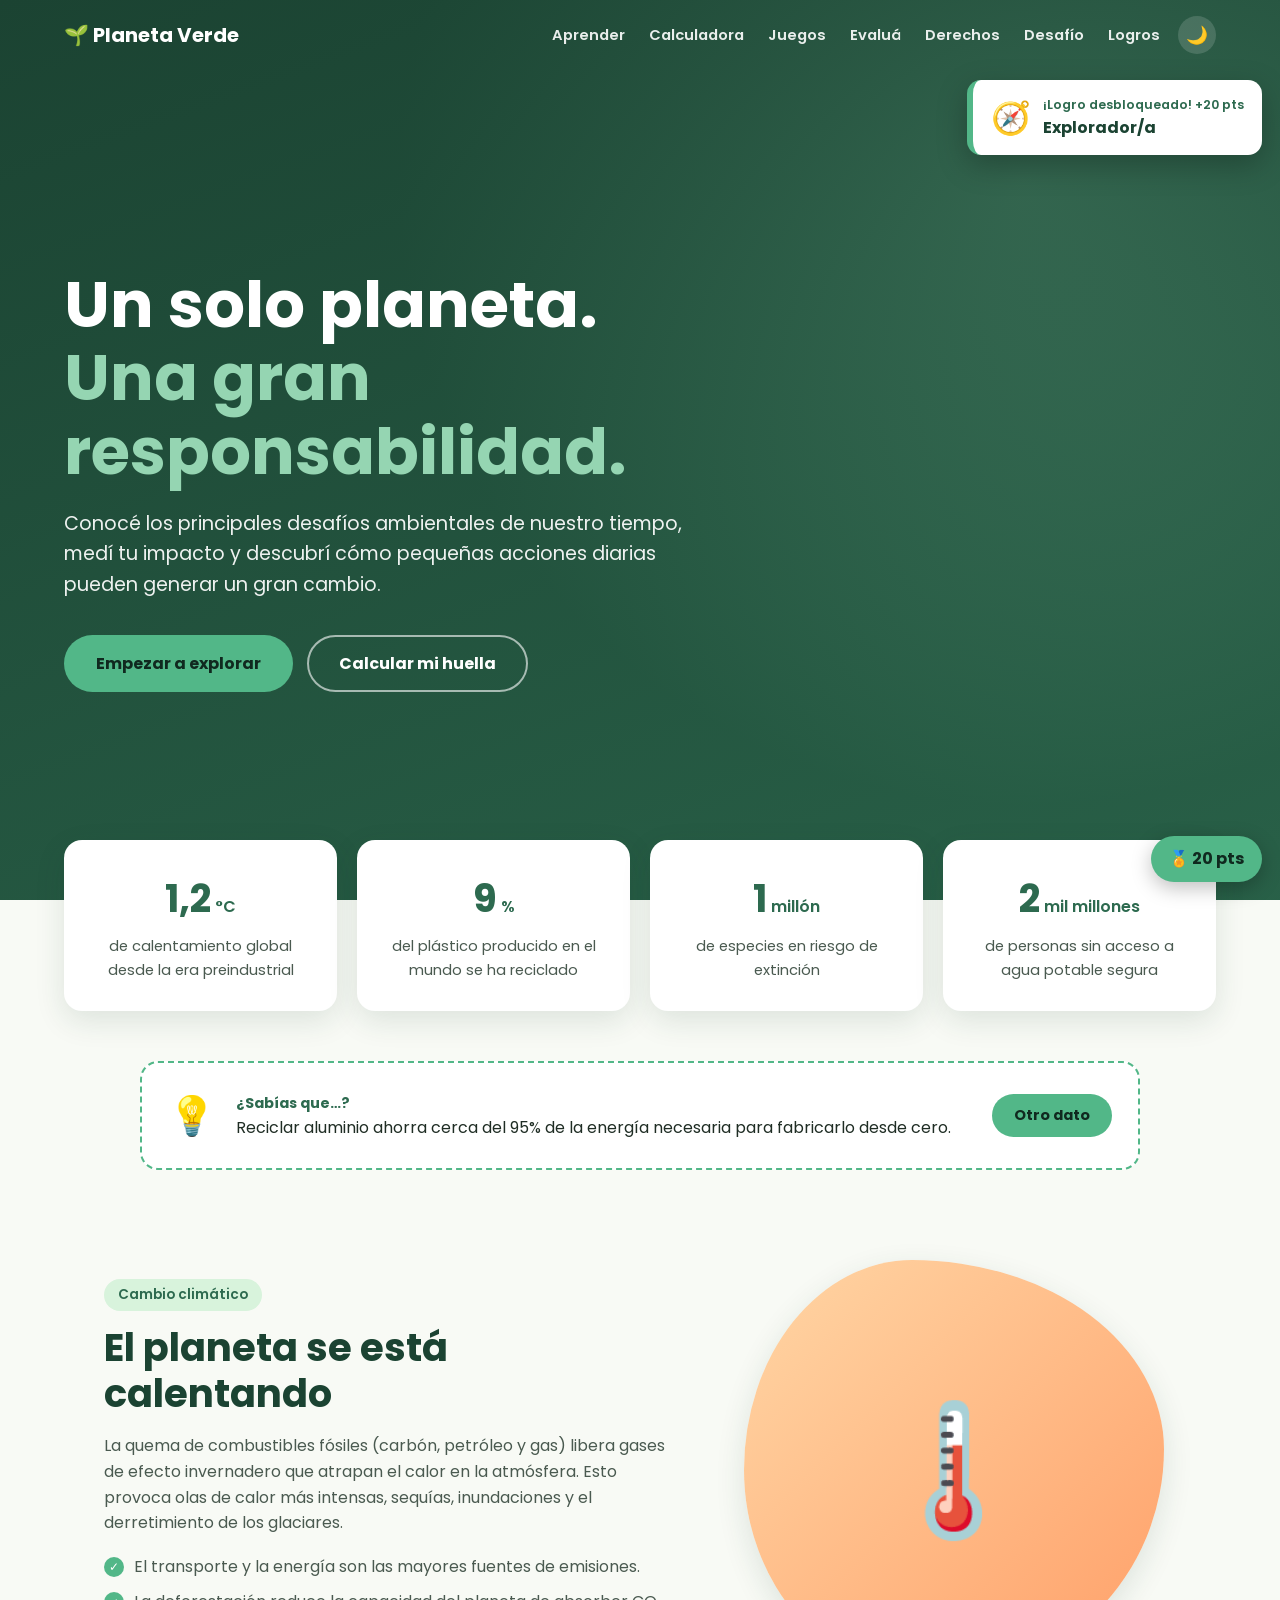
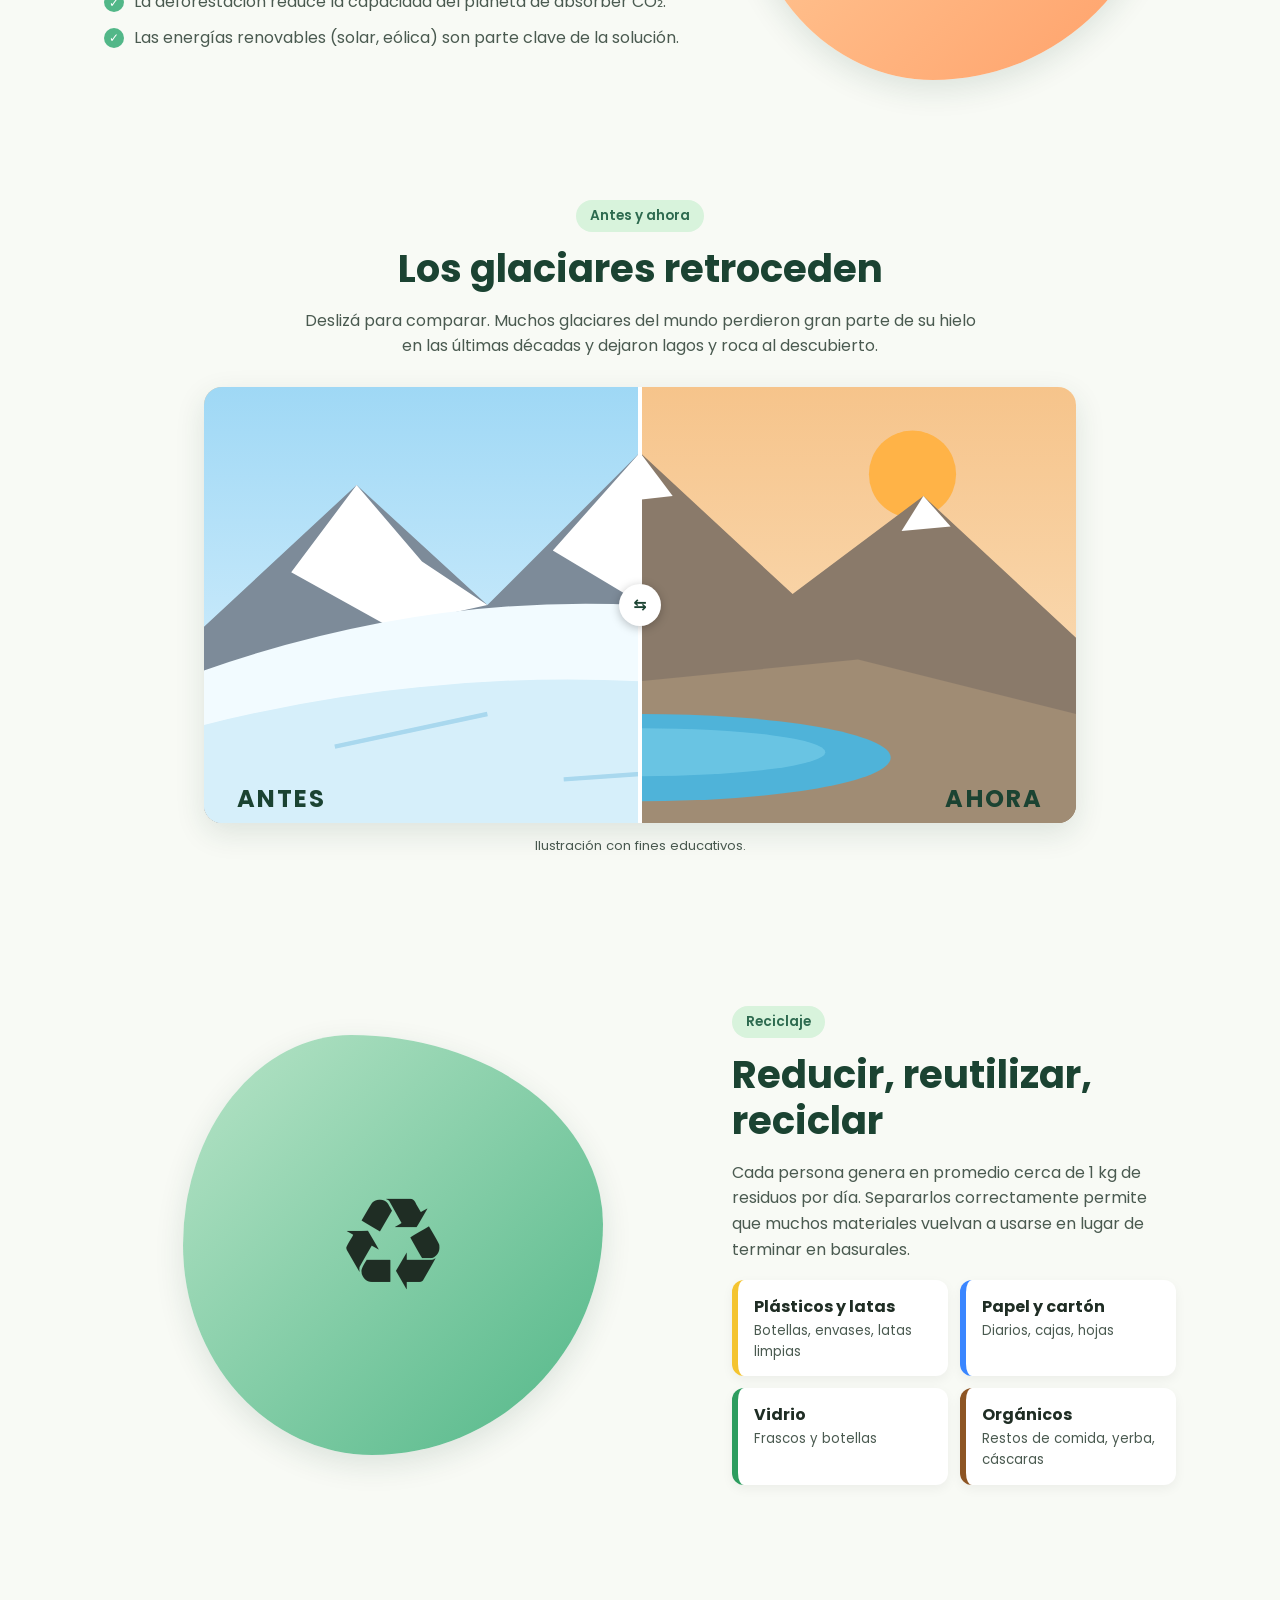
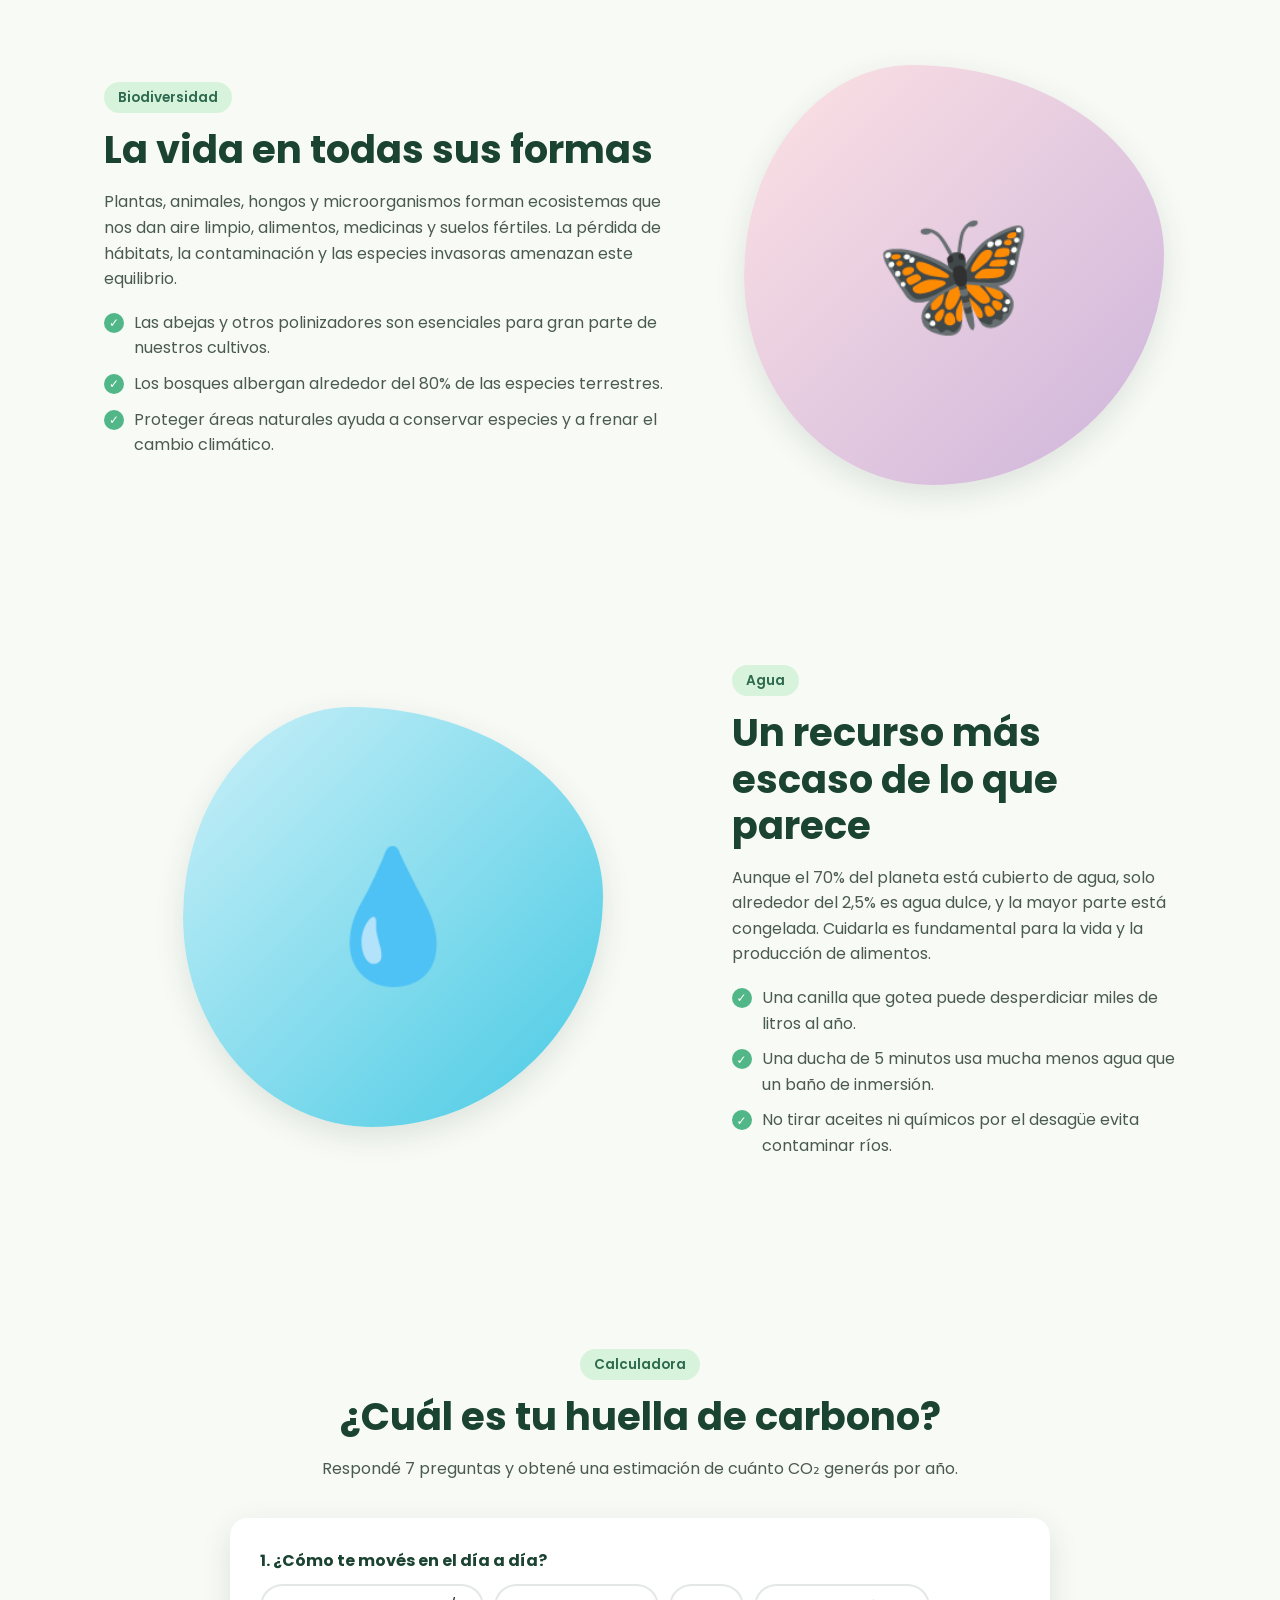
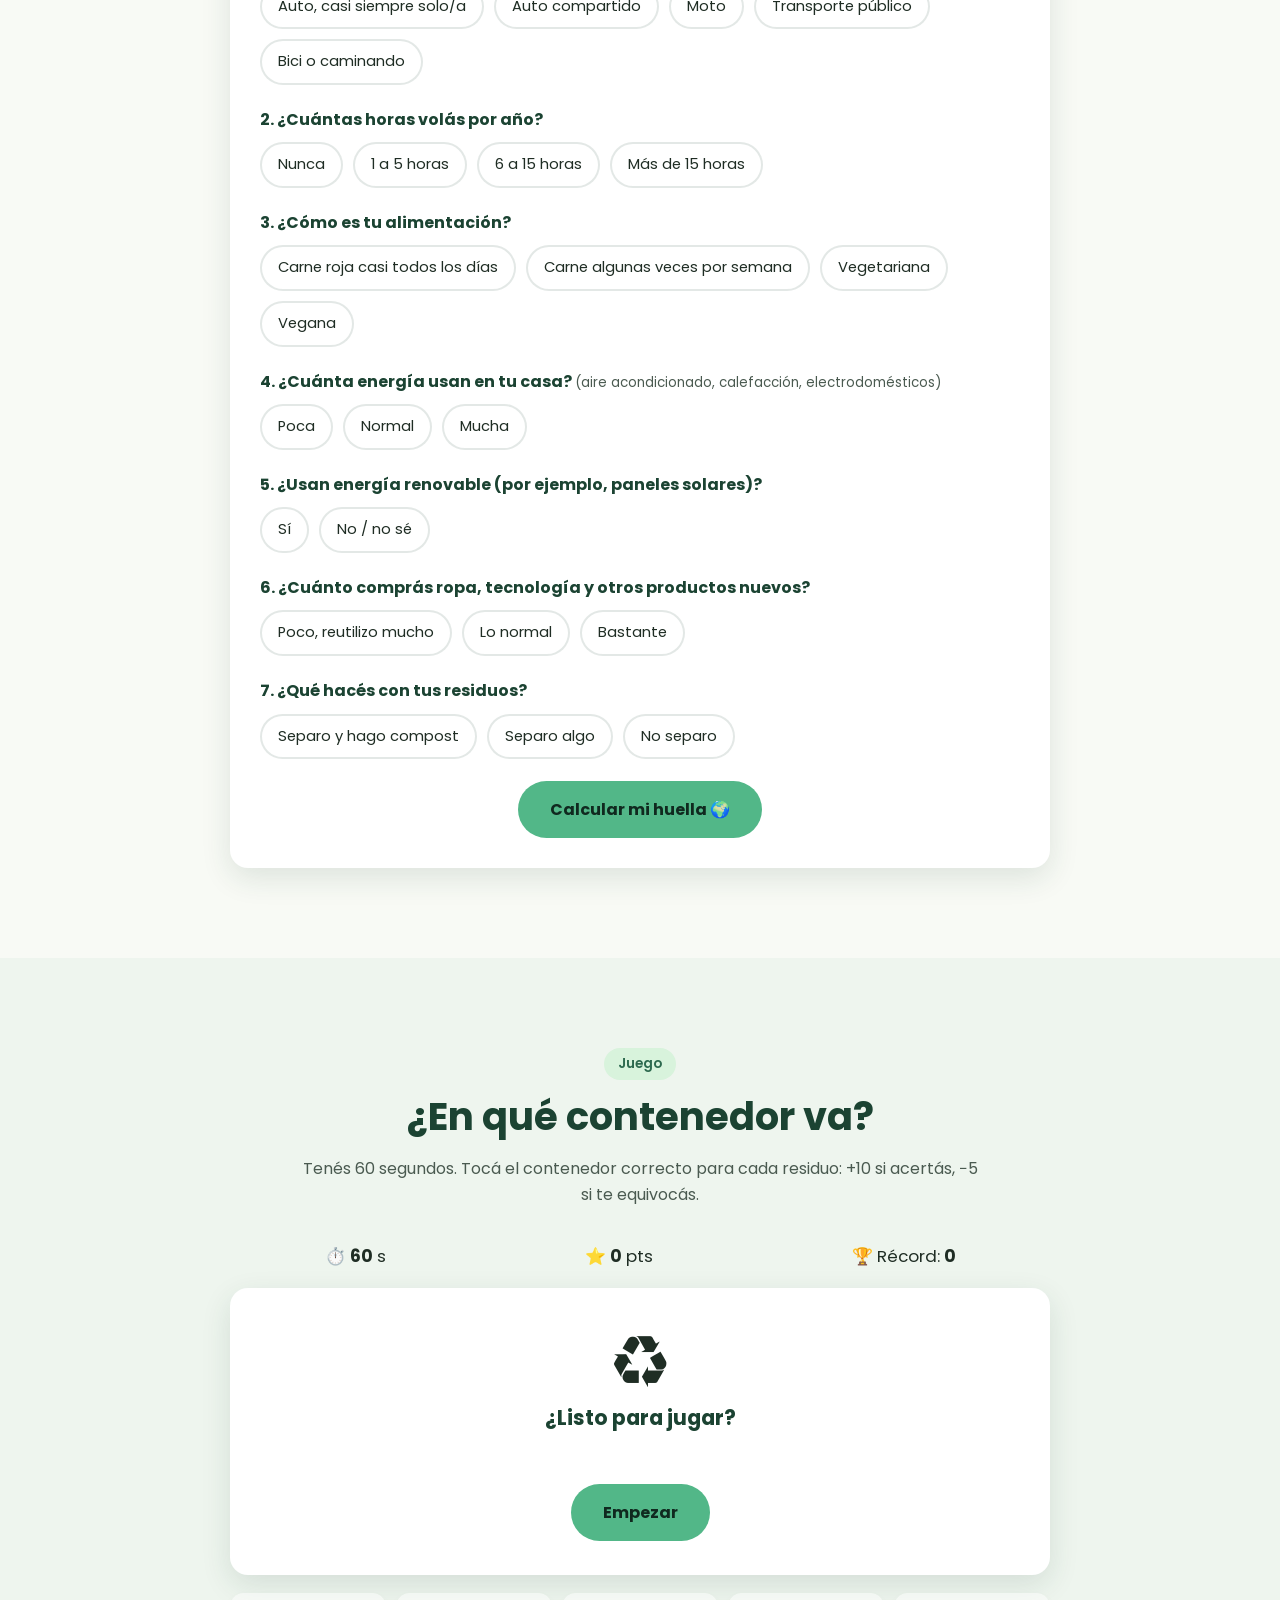
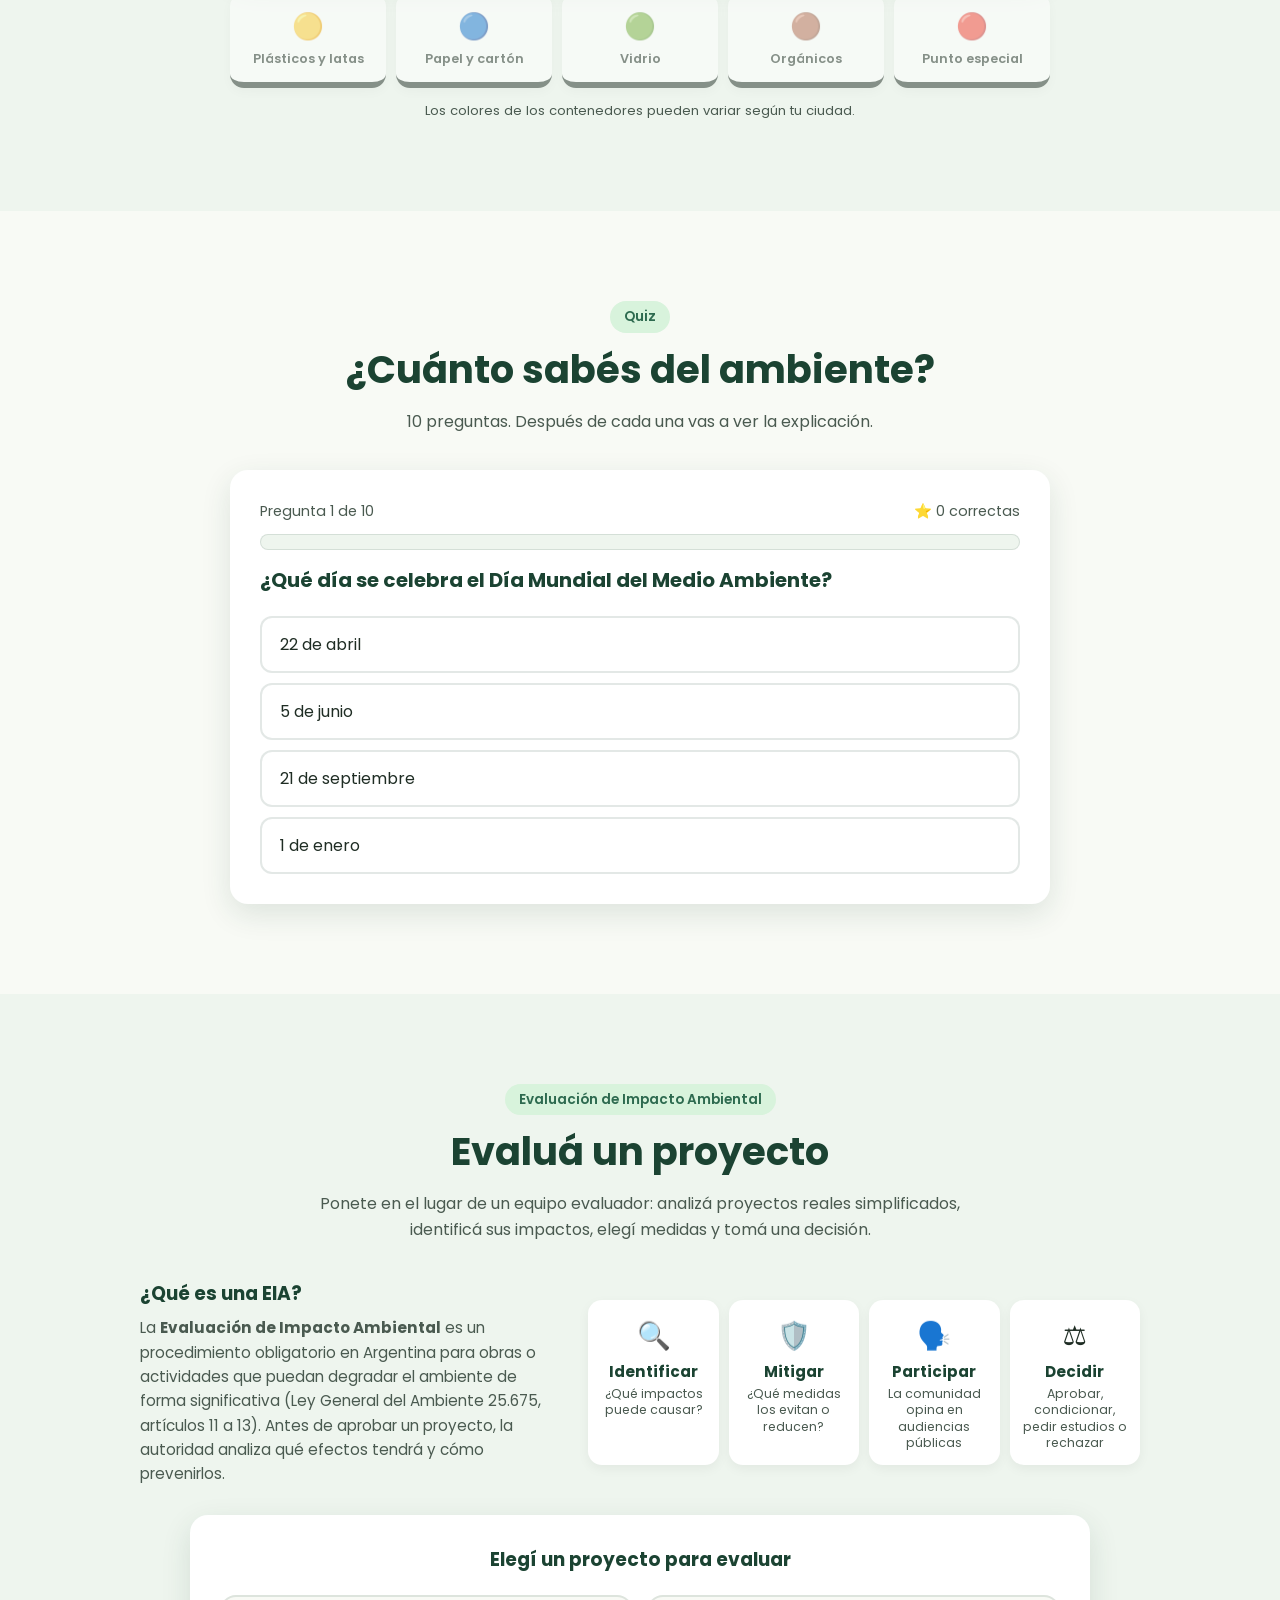
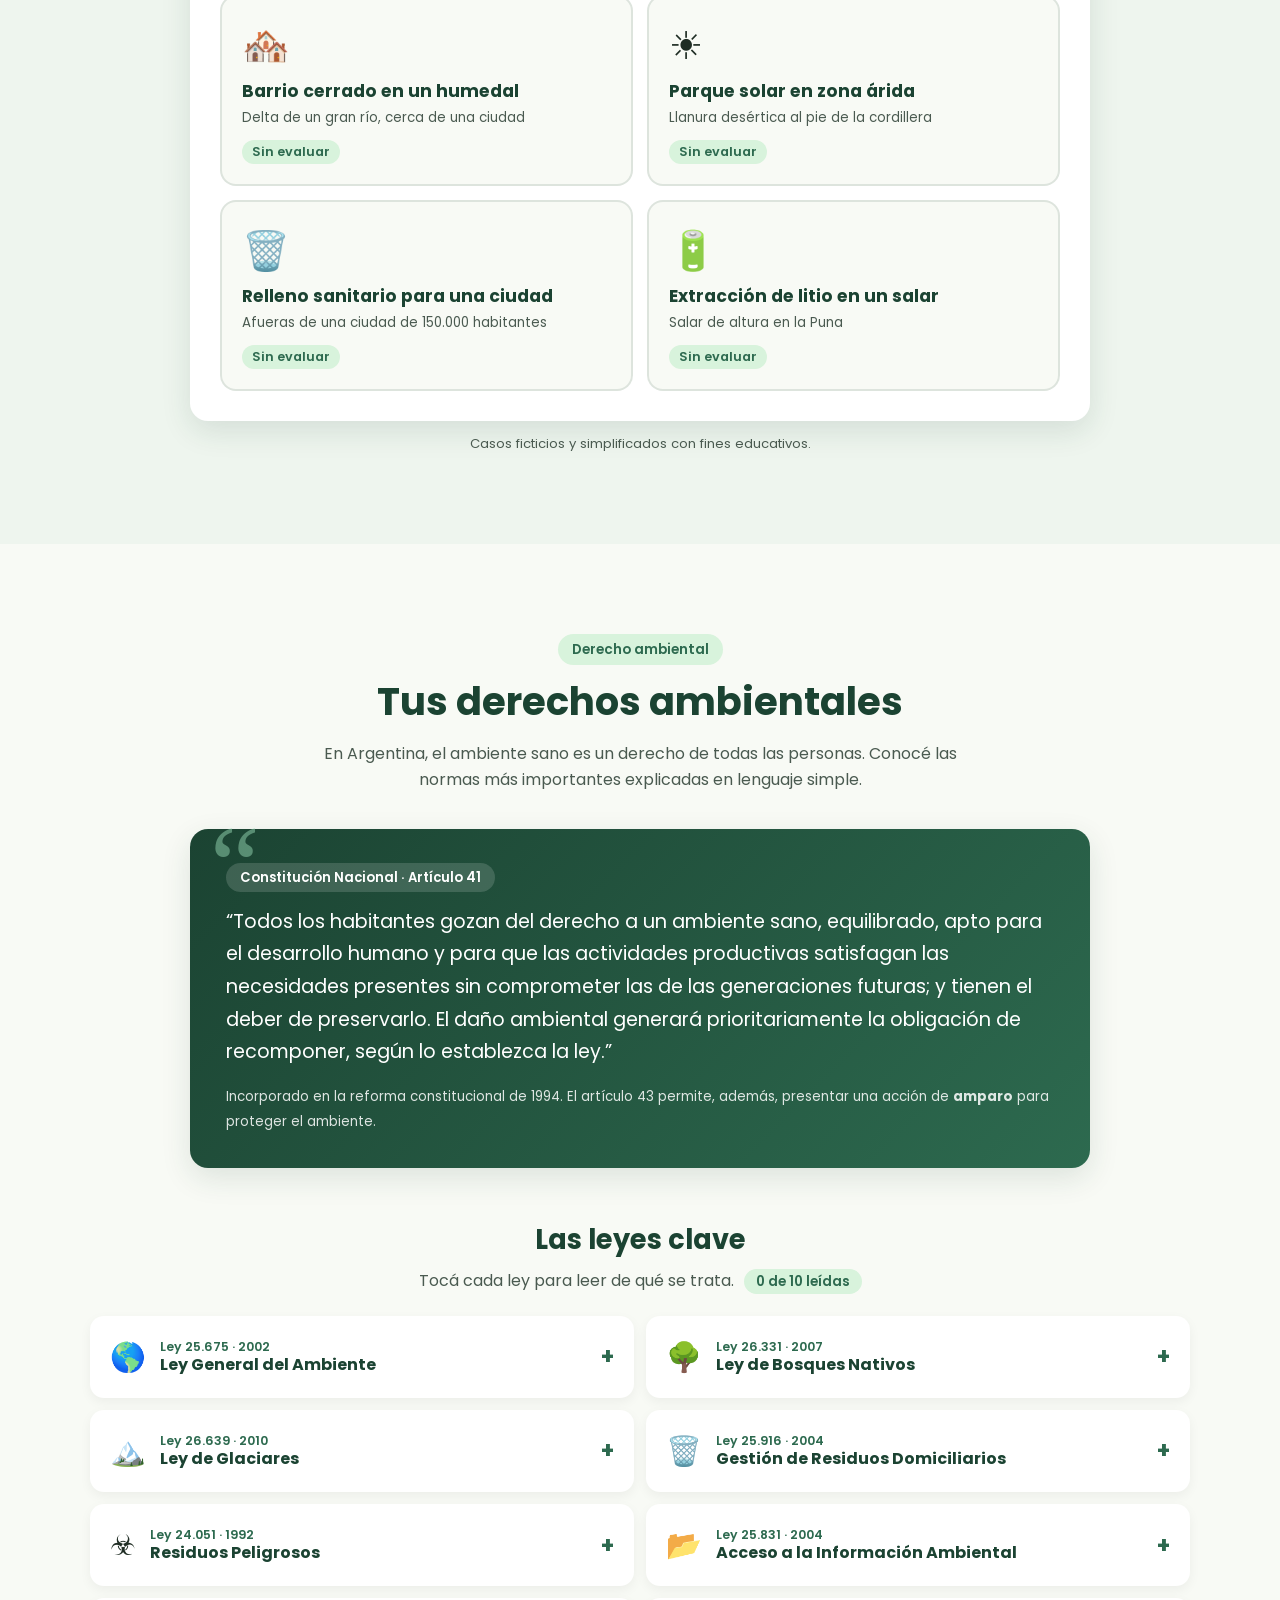
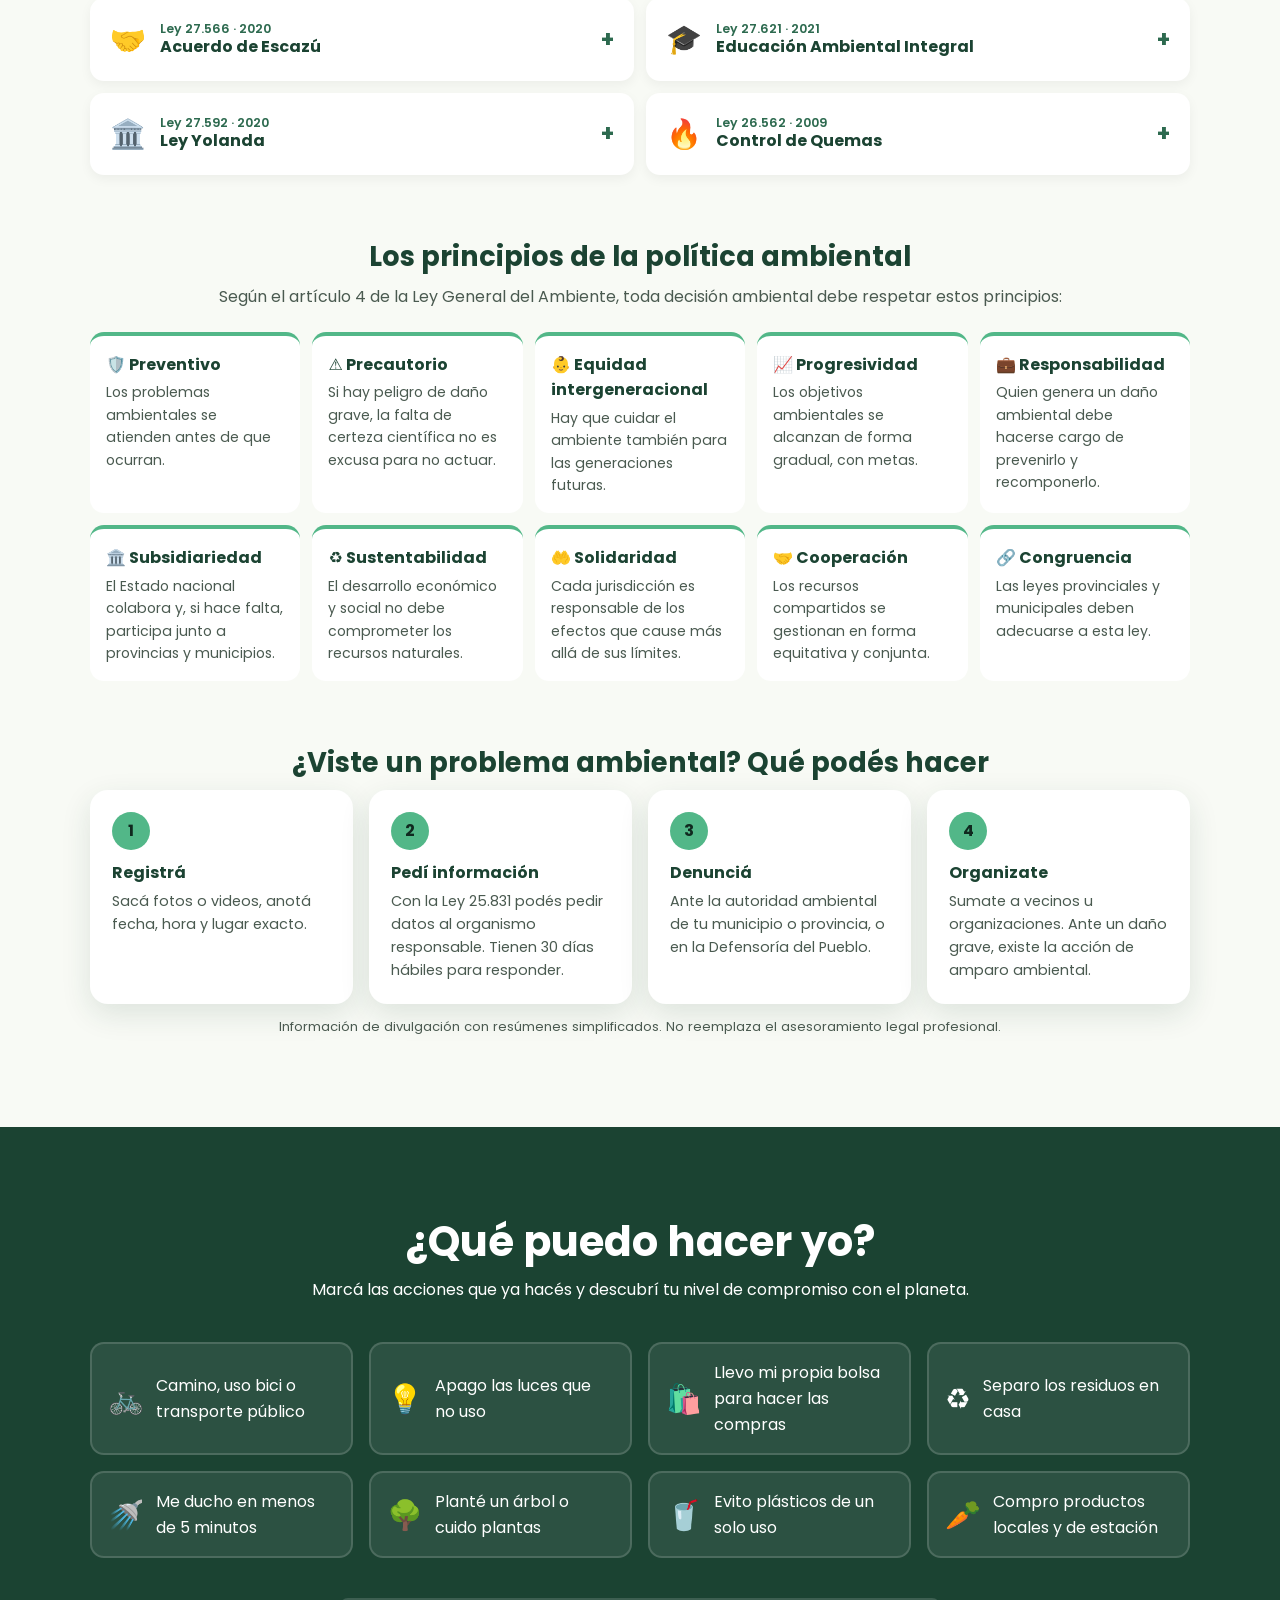
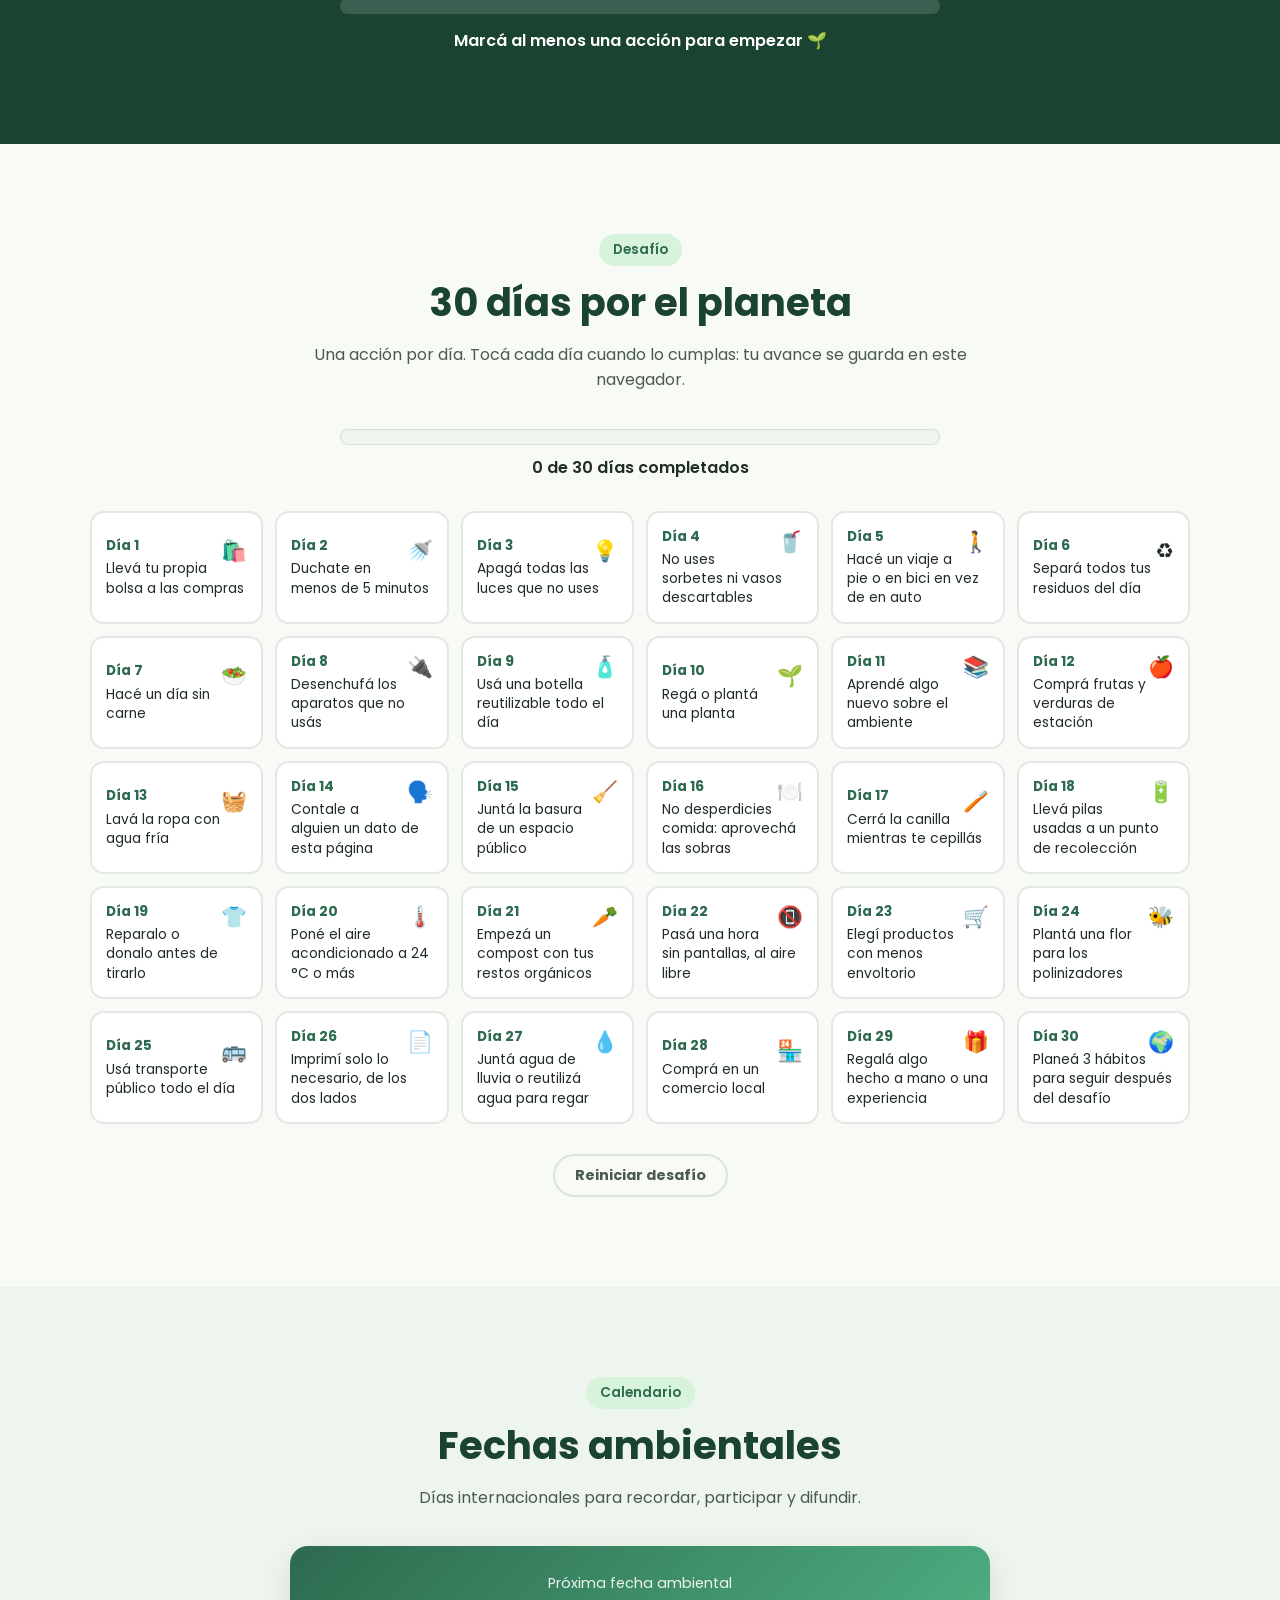
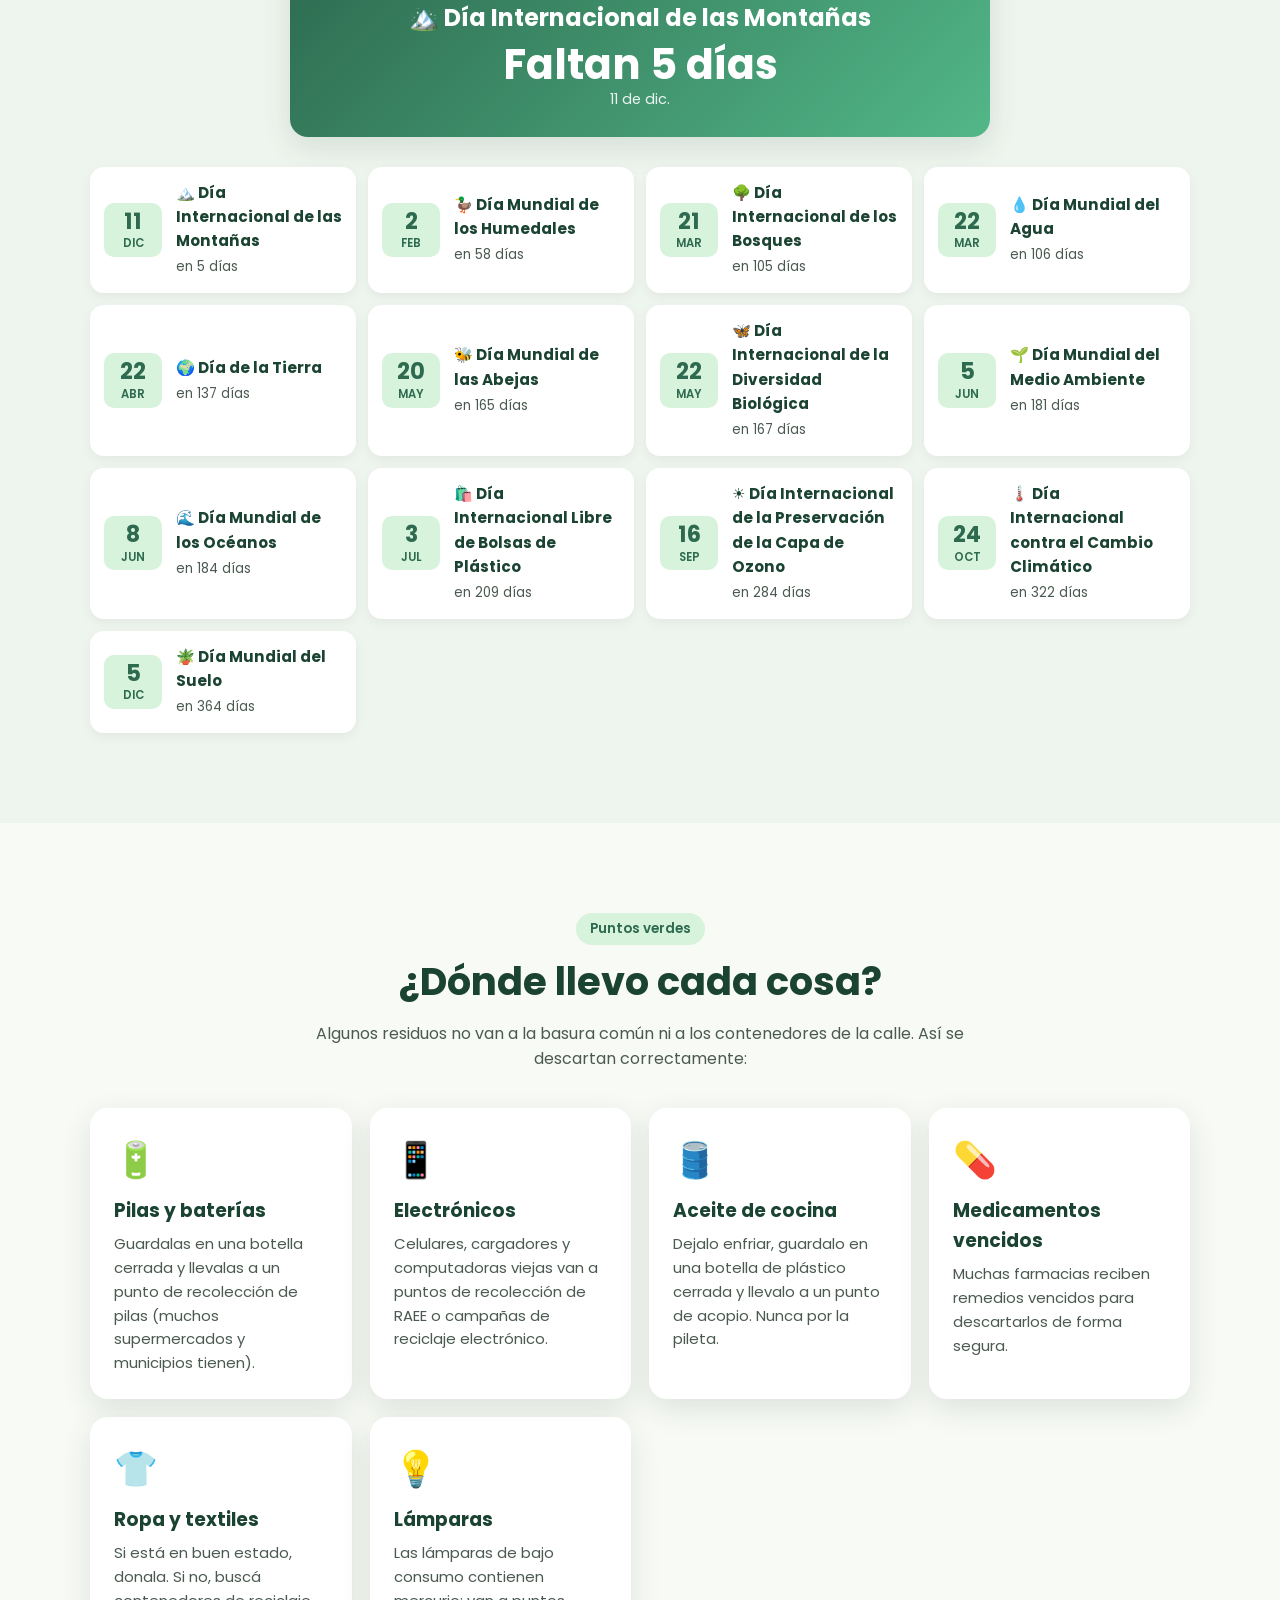
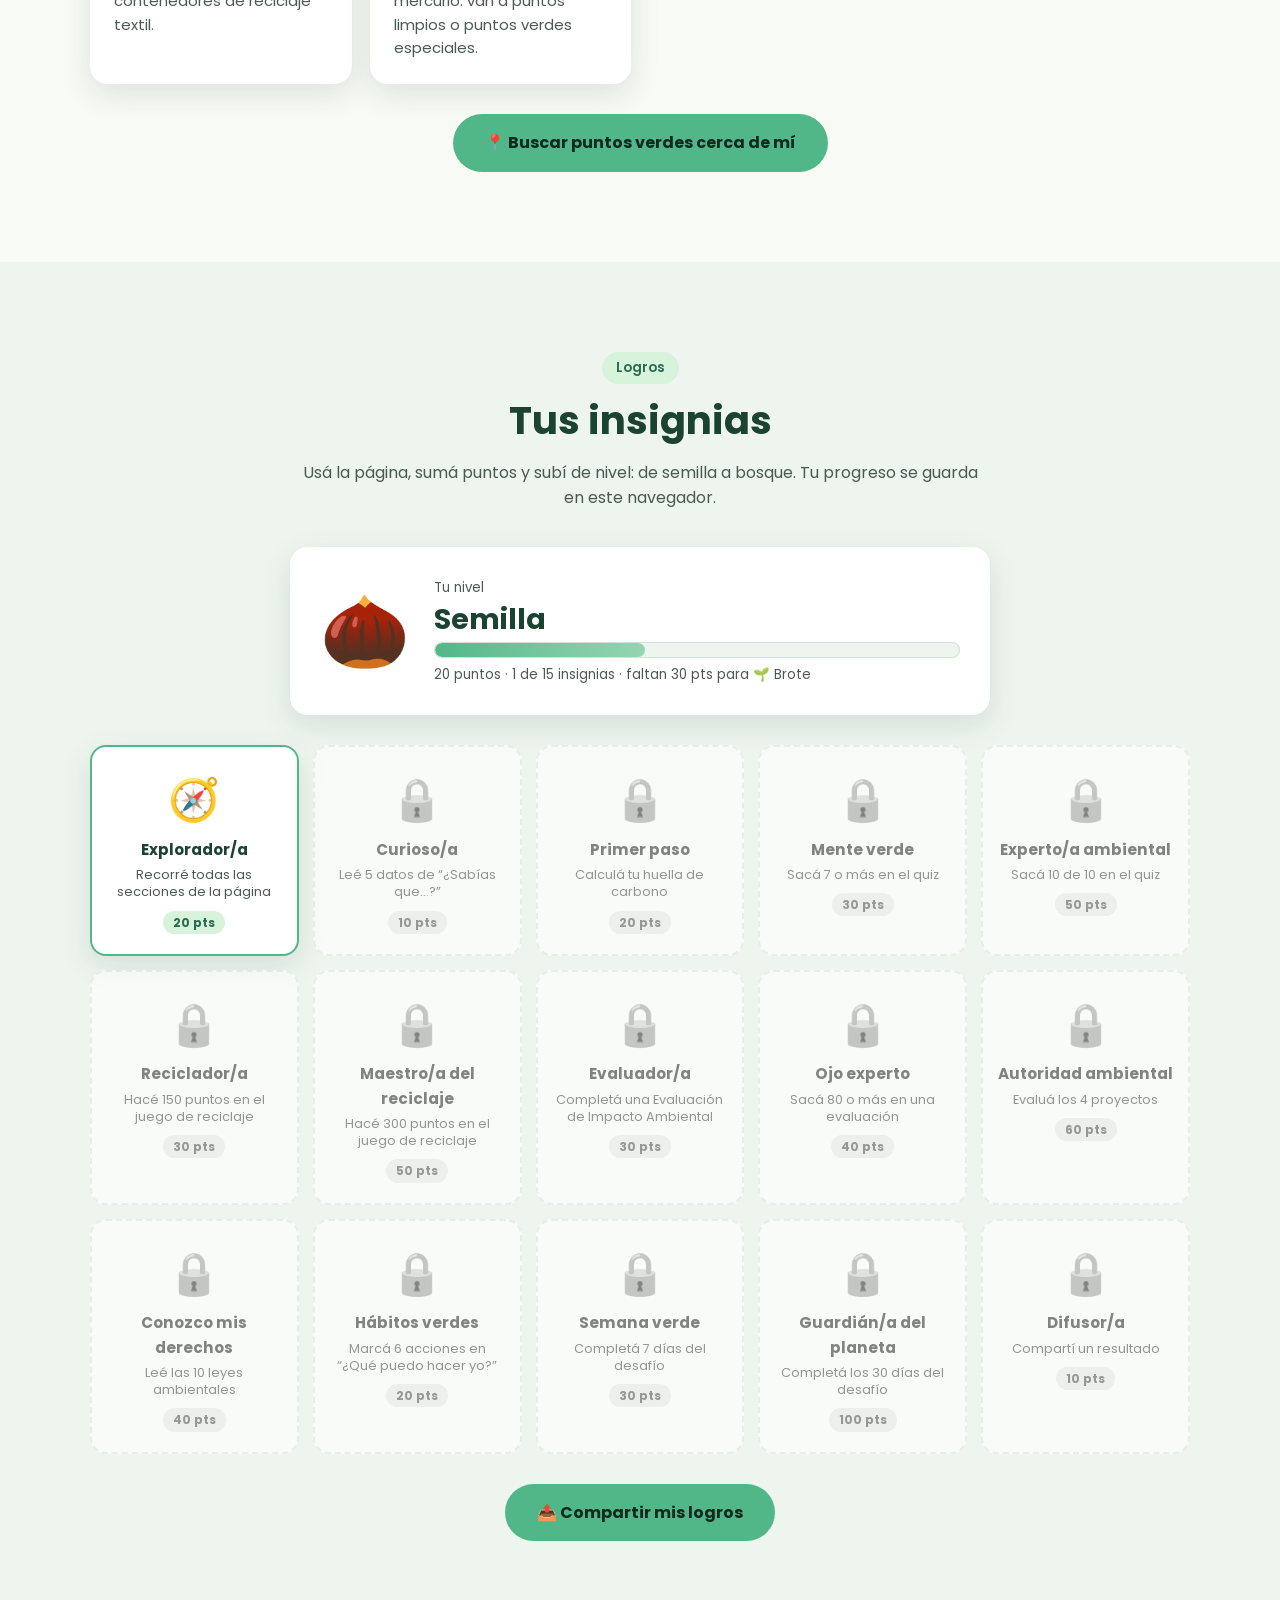
==== commit 0d2a403f: "Agregar simulador de EIA, derechos ambientales e insignias - Evaluá un proyecto: 4 casos de Evaluaci" ====
--- a/index.html
+++ b/index.html
@@ -26,10 +26,11 @@
         <ul class="nav-links">
           <li><a href="#clima">Aprender</a></li>
           <li><a href="#calculadora">Calculadora</a></li>
-          <li><a href="#juego">Juego</a></li>
-          <li><a href="#quiz">Quiz</a></li>
+          <li><a href="#juego">Juegos</a></li>
+          <li><a href="#eia">Evaluá</a></li>
+          <li><a href="#derechos">Derechos</a></li>
           <li><a href="#desafio">Desafío</a></li>
-          <li><a href="#calendario">Calendario</a></li>
+          <li><a href="#logros">Logros</a></li>
         </ul>
         <button class="theme-toggle" id="themeToggle" aria-label="Cambiar modo claro u oscuro">🌙</button>
         <button class="nav-toggle" aria-label="Abrir menú" aria-expanded="false">
@@ -242,6 +243,189 @@
       <div class="quiz panel reveal" id="quizBox"></div>
     </section>
 
+    <!-- EVALUÁ UN PROYECTO (EIA) -->
+    <section class="tool tool-alt" id="eia">
+      <div class="tool-head reveal">
+        <span class="tag">Evaluación de Impacto Ambiental</span>
+        <h2>Evaluá un proyecto</h2>
+        <p>Ponete en el lugar de un equipo evaluador: analizá proyectos reales simplificados, identificá sus impactos, elegí medidas y tomá una decisión.</p>
+      </div>
+
+      <div class="eia-intro reveal">
+        <div class="eia-intro-text">
+          <h3>¿Qué es una EIA?</h3>
+          <p>La <strong>Evaluación de Impacto Ambiental</strong> es un procedimiento obligatorio en Argentina para obras o actividades que puedan degradar el ambiente de forma significativa (Ley General del Ambiente 25.675, artículos 11 a 13). Antes de aprobar un proyecto, la autoridad analiza qué efectos tendrá y cómo prevenirlos.</p>
+        </div>
+        <ol class="eia-steps">
+          <li><span>🔍</span><strong>Identificar</strong><small>¿Qué impactos puede causar?</small></li>
+          <li><span>🛡️</span><strong>Mitigar</strong><small>¿Qué medidas los evitan o reducen?</small></li>
+          <li><span>🗣️</span><strong>Participar</strong><small>La comunidad opina en audiencias públicas</small></li>
+          <li><span>⚖️</span><strong>Decidir</strong><small>Aprobar, condicionar, pedir estudios o rechazar</small></li>
+        </ol>
+      </div>
+
+      <div class="eia panel reveal" id="eiaBox"></div>
+      <p class="note">Casos ficticios y simplificados con fines educativos.</p>
+    </section>
+
+    <!-- DERECHOS AMBIENTALES -->
+    <section class="tool" id="derechos">
+      <div class="tool-head reveal">
+        <span class="tag">Derecho ambiental</span>
+        <h2>Tus derechos ambientales</h2>
+        <p>En Argentina, el ambiente sano es un derecho de todas las personas. Conocé las normas más importantes explicadas en lenguaje simple.</p>
+      </div>
+
+      <blockquote class="constitution reveal">
+        <span class="const-label">Constitución Nacional · Artículo 41</span>
+        <p>“Todos los habitantes gozan del derecho a un ambiente sano, equilibrado, apto para el desarrollo humano y para que las actividades productivas satisfagan las necesidades presentes sin comprometer las de las generaciones futuras; y tienen el deber de preservarlo. El daño ambiental generará prioritariamente la obligación de recomponer, según lo establezca la ley.”</p>
+        <small>Incorporado en la reforma constitucional de 1994. El artículo 43 permite, además, presentar una acción de <strong>amparo</strong> para proteger el ambiente.</small>
+      </blockquote>
+
+      <h3 class="sub-head reveal">Las leyes clave</h3>
+      <p class="sub-intro reveal">Tocá cada ley para leer de qué se trata. <span id="rightsCount">0 de 10 leídas</span></p>
+
+      <div class="laws" id="laws">
+        <details class="law reveal">
+          <summary><span class="law-icon">🌎</span><span class="law-title"><small>Ley 25.675 · 2002</small>Ley General del Ambiente</span></summary>
+          <div class="law-body">
+            <p>Es la ley “madre”: fija los <strong>presupuestos mínimos</strong> de protección ambiental que rigen en todo el país.</p>
+            <ul>
+              <li>Establece los principios de la política ambiental (preventivo, precautorio, equidad intergeneracional y otros).</li>
+              <li>Obliga a hacer una <strong>Evaluación de Impacto Ambiental</strong> antes de obras que puedan dañar el ambiente.</li>
+              <li>Garantiza el <strong>acceso a la información</strong> y la <strong>participación ciudadana</strong>, por ejemplo en audiencias públicas.</li>
+              <li>Quien cause un daño ambiental debe <strong>recomponerlo</strong>.</li>
+            </ul>
+            <p class="law-why">👉 <strong>Por qué te importa:</strong> te da derecho a opinar sobre proyectos que afectan tu entorno.</p>
+          </div>
+        </details>
+
+        <details class="law reveal">
+          <summary><span class="law-icon">🌳</span><span class="law-title"><small>Ley 26.331 · 2007</small>Ley de Bosques Nativos</span></summary>
+          <div class="law-body">
+            <p>Protege los bosques nativos y obliga a cada provincia a hacer un <strong>ordenamiento territorial</strong> de sus bosques en tres categorías:</p>
+            <ul>
+              <li>🔴 <strong>Categoría I (rojo):</strong> muy alto valor de conservación, no se pueden transformar.</li>
+              <li>🟡 <strong>Categoría II (amarillo):</strong> uso sostenible, turismo, investigación.</li>
+              <li>🟢 <strong>Categoría III (verde):</strong> pueden transformarse parcialmente, con autorización.</li>
+            </ul>
+            <p>Crea un fondo para compensar a quienes conservan bosques.</p>
+            <p class="law-why">👉 <strong>Por qué te importa:</strong> los desmontes ilegales pueden denunciarse.</p>
+          </div>
+        </details>
+
+        <details class="law reveal">
+          <summary><span class="law-icon">🏔️</span><span class="law-title"><small>Ley 26.639 · 2010</small>Ley de Glaciares</span></summary>
+          <div class="law-body">
+            <p>Protege los glaciares y el ambiente periglacial como <strong>reservas de agua dulce</strong>.</p>
+            <ul>
+              <li>Prohíbe actividades que puedan afectarlos, como la minería y la explotación de hidrocarburos en esas zonas.</li>
+              <li>Crea el <strong>Inventario Nacional de Glaciares</strong>, a cargo del IANIGLA (CONICET).</li>
+            </ul>
+            <p class="law-why">👉 <strong>Por qué te importa:</strong> muchas ciudades dependen del agua de deshielo.</p>
+          </div>
+        </details>
+
+        <details class="law reveal">
+          <summary><span class="law-icon">🗑️</span><span class="law-title"><small>Ley 25.916 · 2004</small>Gestión de Residuos Domiciliarios</span></summary>
+          <div class="law-body">
+            <p>Establece cómo deben gestionarse los residuos que generamos en casa, en todas sus etapas: generación, disposición inicial, recolección, transferencia, tratamiento y disposición final.</p>
+            <ul>
+              <li>Los municipios son responsables de la gestión.</li>
+              <li>Promueve la valorización (reciclaje, reutilización) y reducir lo que va a disposición final.</li>
+            </ul>
+            <p class="law-why">👉 <strong>Por qué te importa:</strong> separar en casa es el primer eslabón de la cadena.</p>
+          </div>
+        </details>
+
+        <details class="law reveal">
+          <summary><span class="law-icon">☣️</span><span class="law-title"><small>Ley 24.051 · 1992</small>Residuos Peligrosos</span></summary>
+          <div class="law-body">
+            <p>Regula la generación, manipulación, transporte, tratamiento y disposición final de residuos peligrosos (químicos, industriales, patogénicos).</p>
+            <ul>
+              <li>Quien genera un residuo peligroso es <strong>responsable</strong> de él.</li>
+              <li>Crea un registro de generadores y operadores.</li>
+              <li>Establece sanciones penales por contaminar con estos residuos.</li>
+            </ul>
+            <p class="law-why">👉 <strong>Por qué te importa:</strong> protege el agua y el suelo de sustancias tóxicas.</p>
+          </div>
+        </details>
+
+        <details class="law reveal">
+          <summary><span class="law-icon">📂</span><span class="law-title"><small>Ley 25.831 · 2004</small>Acceso a la Información Ambiental</span></summary>
+          <div class="law-body">
+            <p>Toda persona puede pedir información ambiental a organismos públicos <strong>sin explicar para qué</strong> la quiere.</p>
+            <ul>
+              <li>El acceso es gratuito (salvo costos de copias).</li>
+              <li>El organismo debe responder en un plazo máximo de <strong>30 días hábiles</strong>.</li>
+            </ul>
+            <p class="law-why">👉 <strong>Por qué te importa:</strong> podés saber qué se vierte en tu río o cómo está el aire de tu ciudad.</p>
+          </div>
+        </details>
+
+        <details class="law reveal">
+          <summary><span class="law-icon">🤝</span><span class="law-title"><small>Ley 27.566 · 2020</small>Acuerdo de Escazú</span></summary>
+          <div class="law-body">
+            <p>Tratado regional de América Latina y el Caribe que Argentina aprobó por ley. Garantiza tres derechos de acceso:</p>
+            <ul>
+              <li>📄 Acceso a la <strong>información</strong> ambiental.</li>
+              <li>🗣️ <strong>Participación</strong> pública en decisiones ambientales.</li>
+              <li>⚖️ Acceso a la <strong>justicia</strong> en asuntos ambientales.</li>
+            </ul>
+            <p>Es el primer tratado del mundo con disposiciones para proteger a las <strong>personas defensoras del ambiente</strong>.</p>
+          </div>
+        </details>
+
+        <details class="law reveal">
+          <summary><span class="law-icon">🎓</span><span class="law-title"><small>Ley 27.621 · 2021</small>Educación Ambiental Integral</span></summary>
+          <div class="law-body">
+            <p>Establece la educación ambiental como política pública en todo el país, en todos los niveles educativos y también fuera de la escuela.</p>
+            <p class="law-why">👉 <strong>Por qué te importa:</strong> aprender sobre el ambiente es un derecho.</p>
+          </div>
+        </details>
+
+        <details class="law reveal">
+          <summary><span class="law-icon">🏛️</span><span class="law-title"><small>Ley 27.592 · 2020</small>Ley Yolanda</span></summary>
+          <div class="law-body">
+            <p>Obliga a que todas las personas que trabajan en la función pública, en los tres poderes del Estado, reciban <strong>capacitación en ambiente y desarrollo sostenible</strong>.</p>
+            <p>Lleva el nombre de Yolanda Ortiz, la primera secretaria de Recursos Naturales y Ambiente Humano de Argentina y de América Latina.</p>
+          </div>
+        </details>
+
+        <details class="law reveal">
+          <summary><span class="law-icon">🔥</span><span class="law-title"><small>Ley 26.562 · 2009</small>Control de Quemas</span></summary>
+          <div class="law-body">
+            <p>Prohíbe hacer quemas (por ejemplo, para limpiar campos) <strong>sin autorización</strong> de la autoridad local.</p>
+            <p class="law-why">👉 <strong>Por qué te importa:</strong> las quemas sin control causan incendios y humo que afecta la salud.</p>
+          </div>
+        </details>
+      </div>
+
+      <h3 class="sub-head reveal">Los principios de la política ambiental</h3>
+      <p class="sub-intro reveal">Según el artículo 4 de la Ley General del Ambiente, toda decisión ambiental debe respetar estos principios:</p>
+      <div class="principles">
+        <div class="principle reveal"><strong>🛡️ Preventivo</strong><span>Los problemas ambientales se atienden antes de que ocurran.</span></div>
+        <div class="principle reveal"><strong>⚠️ Precautorio</strong><span>Si hay peligro de daño grave, la falta de certeza científica no es excusa para no actuar.</span></div>
+        <div class="principle reveal"><strong>👶 Equidad intergeneracional</strong><span>Hay que cuidar el ambiente también para las generaciones futuras.</span></div>
+        <div class="principle reveal"><strong>📈 Progresividad</strong><span>Los objetivos ambientales se alcanzan de forma gradual, con metas.</span></div>
+        <div class="principle reveal"><strong>💼 Responsabilidad</strong><span>Quien genera un daño ambiental debe hacerse cargo de prevenirlo y recomponerlo.</span></div>
+        <div class="principle reveal"><strong>🏛️ Subsidiariedad</strong><span>El Estado nacional colabora y, si hace falta, participa junto a provincias y municipios.</span></div>
+        <div class="principle reveal"><strong>♻️ Sustentabilidad</strong><span>El desarrollo económico y social no debe comprometer los recursos naturales.</span></div>
+        <div class="principle reveal"><strong>🤲 Solidaridad</strong><span>Cada jurisdicción es responsable de los efectos que cause más allá de sus límites.</span></div>
+        <div class="principle reveal"><strong>🤝 Cooperación</strong><span>Los recursos compartidos se gestionan en forma equitativa y conjunta.</span></div>
+        <div class="principle reveal"><strong>🔗 Congruencia</strong><span>Las leyes provinciales y municipales deben adecuarse a esta ley.</span></div>
+      </div>
+
+      <h3 class="sub-head reveal">¿Viste un problema ambiental? Qué podés hacer</h3>
+      <div class="steps">
+        <div class="step reveal"><span class="step-num">1</span><h4>Registrá</h4><p>Sacá fotos o videos, anotá fecha, hora y lugar exacto.</p></div>
+        <div class="step reveal"><span class="step-num">2</span><h4>Pedí información</h4><p>Con la Ley 25.831 podés pedir datos al organismo responsable. Tienen 30 días hábiles para responder.</p></div>
+        <div class="step reveal"><span class="step-num">3</span><h4>Denunciá</h4><p>Ante la autoridad ambiental de tu municipio o provincia, o en la Defensoría del Pueblo.</p></div>
+        <div class="step reveal"><span class="step-num">4</span><h4>Organizate</h4><p>Sumate a vecinos u organizaciones. Ante un daño grave, existe la acción de amparo ambiental.</p></div>
+      </div>
+      <p class="note">Información de divulgación con resúmenes simplificados. No reemplaza el asesoramiento legal profesional.</p>
+    </section>
+
     <!-- CHECKLIST -->
     <section class="actions" id="acciones">
       <h2 class="reveal">¿Qué puedo hacer yo?</h2>
@@ -307,13 +491,32 @@
         <a class="btn" href="https://www.google.com/maps/search/punto+verde+reciclaje" target="_blank" rel="noopener">📍 Buscar puntos verdes cerca de mí</a>
       </div>
     </section>
+
+    <!-- LOGROS -->
+    <section class="tool tool-alt" id="logros">
+      <div class="tool-head reveal">
+        <span class="tag">Logros</span>
+        <h2>Tus insignias</h2>
+        <p>Usá la página, sumá puntos y subí de nivel: de semilla a bosque. Tu progreso se guarda en este navegador.</p>
+      </div>
+      <div class="level panel reveal" id="levelBox"></div>
+      <div class="badges" id="badges"></div>
+      <div class="center">
+        <button class="btn" id="shareBadges">📤 Compartir mis logros</button>
+      </div>
+    </section>
   </main>
+
+  <a href="#logros" class="fab" id="fab" aria-label="Ver mis logros">🏅 <span id="fabPts">0</span> pts</a>
+  <div class="toasts" id="toasts" aria-live="polite"></div>
 
   <footer class="footer">
     <p>🌍 <strong>Planeta Verde</strong> — Cuidar el ambiente es tarea de todos.</p>
-    <p class="small">Datos aproximados basados en informes de la ONU, IPCC, IPBES y FAO. La calculadora da una estimación orientativa.</p>
+    <p class="small">Datos aproximados basados en informes de la ONU, IPCC, IPBES y FAO. La calculadora da una estimación orientativa. La sección de derechos es de divulgación y no reemplaza el asesoramiento legal.</p>
   </footer>
 
+  <script src="achievements.js"></script>
   <script src="script.js"></script>
+  <script src="eia.js"></script>
 </body>
 </html>
--- a/style.css
+++ b/style.css
@@ -692,7 +692,7 @@
 .reveal.visible { opacity: 1; transform: none; }
 
 /* ---------- Responsive ---------- */
-@media (max-width: 980px) {
+@media (max-width: 1100px) {
   .nav-toggle { display: flex; }
 
   .nav-links {
@@ -737,3 +737,398 @@
   .section-card { animation: none; }
   .reveal { opacity: 1; transform: none; transition: none; }
 }
+
+/* =====================================================
+   Nuevas secciones: EIA, derechos, logros, compartir
+   ===================================================== */
+.btn-row { display: flex; flex-wrap: wrap; gap: 12px; justify-content: center; margin-top: 22px; }
+.center.btn-row { margin-top: 26px; }
+.warn { color: var(--bad); font-weight: 600; }
+
+/* ---------- EIA ---------- */
+.eia-intro {
+  max-width: 1000px;
+  margin: 0 auto 28px;
+  display: grid;
+  grid-template-columns: 1fr 1.3fr;
+  gap: 24px;
+  align-items: center;
+}
+
+.eia-intro h3 { color: var(--heading); margin-bottom: 8px; }
+.eia-intro p { color: var(--text-soft); font-size: 0.95rem; }
+
+.eia-steps { list-style: none; display: grid; grid-template-columns: repeat(4, 1fr); gap: 10px; counter-reset: s; }
+
+.eia-steps li {
+  background: var(--surface);
+  border-radius: 14px;
+  padding: 14px 10px;
+  text-align: center;
+  box-shadow: 0 4px 12px rgba(0, 0, 0, 0.05);
+  display: flex;
+  flex-direction: column;
+  gap: 2px;
+}
+
+.eia-steps span { font-size: 1.7rem; }
+.eia-steps strong { color: var(--heading); font-size: 0.95rem; }
+.eia-steps small { color: var(--text-soft); font-size: 0.78rem; line-height: 1.3; }
+
+.eia { max-width: 900px; }
+.eia-title { text-align: center; color: var(--heading); margin-bottom: 20px; }
+
+.eia-projects { display: grid; grid-template-columns: repeat(2, 1fr); gap: 14px; }
+
+.eia-card {
+  display: flex;
+  flex-direction: column;
+  align-items: flex-start;
+  gap: 4px;
+  text-align: left;
+  background: var(--bg);
+  color: var(--text);
+  border: 2px solid var(--border);
+  border-radius: 16px;
+  padding: 20px;
+  cursor: pointer;
+  font-size: 1rem;
+  transition: transform 0.2s, border-color 0.2s;
+}
+
+.eia-card:hover { transform: translateY(-4px); border-color: var(--accent); }
+.eia-card-icon { font-size: 2.4rem; }
+.eia-card strong { color: var(--heading); font-size: 1.08rem; }
+.eia-card small { color: var(--text-soft); }
+.eia-card-score { margin-top: 8px; font-size: 0.8rem; font-weight: 600; color: var(--primary); background: var(--tag-bg); padding: 3px 10px; border-radius: 50px; }
+
+.eia-progress { display: flex; gap: 6px; margin-bottom: 24px; flex-wrap: wrap; }
+
+.eia-progress span {
+  flex: 1;
+  text-align: center;
+  font-size: 0.78rem;
+  font-weight: 600;
+  padding: 6px 4px;
+  border-radius: 8px;
+  background: var(--bg-alt);
+  color: var(--text-soft);
+  min-width: 70px;
+}
+
+.eia-progress span.done { background: var(--tag-bg); color: var(--tag-text); }
+.eia-progress span.cur { background: var(--accent); color: #10291f; }
+
+.eia-brief { display: flex; gap: 20px; align-items: flex-start; }
+.eia-brief-icon { font-size: 4rem; line-height: 1; }
+.eia-brief h3 { color: var(--heading); font-size: 1.4rem; }
+.eia-place { color: var(--primary); font-weight: 600; font-size: 0.92rem; margin: 2px 0 10px; }
+.eia-brief p { color: var(--text-soft); }
+
+.eia-data { list-style: none; margin-top: 14px; display: grid; gap: 6px; }
+.eia-data li { background: var(--bg-alt); border-radius: 10px; padding: 8px 14px; font-size: 0.9rem; }
+.eia-data li::before { content: '📊 '; }
+
+.eia-q { color: var(--heading); font-size: 1.25rem; margin-bottom: 6px; }
+.eia-hint { color: var(--text-soft); font-size: 0.93rem; margin-bottom: 18px; }
+
+.eia-opts { display: grid; gap: 10px; }
+
+.eia-opt {
+  position: relative;
+  display: flex;
+  align-items: center;
+  gap: 12px;
+  flex-wrap: wrap;
+  padding: 13px 16px;
+  border-radius: 12px;
+  border: 2px solid var(--border);
+  background: var(--surface);
+  cursor: pointer;
+  transition: border-color 0.2s, background 0.2s;
+}
+
+.eia-opt input { position: absolute; opacity: 0; pointer-events: none; }
+
+.eia-check {
+  flex-shrink: 0;
+  width: 22px; height: 22px;
+  border-radius: 6px;
+  border: 2px solid var(--accent);
+  display: grid;
+  place-items: center;
+  font-size: 0.8rem;
+  font-weight: 700;
+  color: #10291f;
+}
+
+.eia-opt-text { flex: 1; min-width: 60%; }
+.eia-opt:not(.locked):hover { border-color: var(--accent); }
+.eia-opt:has(input:checked) { border-color: var(--accent); background: var(--bg-alt); }
+.eia-opt:has(input:checked) .eia-check { background: var(--accent); }
+.eia-opt:has(input:checked) .eia-check::after { content: '✓'; }
+.eia-opt:has(input:focus-visible) { outline: 3px solid var(--accent-light); outline-offset: 2px; }
+.eia-opt.locked { cursor: default; }
+.eia-opt em { font-style: normal; font-size: 0.8rem; font-weight: 700; padding: 2px 10px; border-radius: 50px; }
+.eia-opt.locked.right { background: #d3f2df; border-color: var(--ok); color: #10291f; }
+.eia-opt.right em { background: var(--ok); color: #fff; }
+.eia-opt.locked.wrong { background: #fbdcdc; border-color: var(--bad); color: #4a1010; }
+.eia-opt.wrong em { background: var(--bad); color: #fff; }
+.eia-opt.wrong .eia-check { background: var(--bad); border-color: var(--bad); color: #fff; }
+.eia-opt.locked.missed { border-style: dashed; border-color: var(--ok); }
+.eia-opt.missed em { background: var(--tag-bg); color: var(--tag-text); }
+
+.eia-feedback { margin-top: 16px; text-align: center; }
+
+.eia-verdicts { display: grid; grid-template-columns: repeat(2, 1fr); gap: 12px; margin-bottom: 18px; }
+
+.eia-verdict {
+  display: flex;
+  align-items: center;
+  gap: 12px;
+  padding: 16px;
+  border-radius: 14px;
+  border: 2px solid var(--border);
+  background: var(--surface);
+  color: var(--text);
+  font-size: 1rem;
+  font-weight: 600;
+  text-align: left;
+  cursor: pointer;
+  transition: border-color 0.2s, transform 0.2s;
+}
+
+.eia-verdict span { font-size: 1.6rem; }
+.eia-verdict:not(:disabled):hover { border-color: var(--accent); transform: translateY(-2px); }
+.eia-verdict:disabled { cursor: default; }
+.eia-verdict.right { background: #d3f2df; border-color: var(--ok); color: #10291f; }
+.eia-verdict.partial { background: #fff1c9; border-color: #e9b949; color: #3d2e00; }
+.eia-verdict.wrong { background: #fbdcdc; border-color: var(--bad); color: #4a1010; }
+
+.eia-report-head { text-align: center; margin-bottom: 20px; }
+.eia-report-head small { color: var(--text-soft); font-weight: 600; }
+.eia-report-head .big { font-size: 4rem; font-weight: 700; color: var(--primary); line-height: 1.1; }
+.eia-report-head .big span { font-size: 1.6rem; color: var(--text-soft); }
+
+.eia-table { width: 100%; border-collapse: collapse; margin-bottom: 20px; font-size: 0.93rem; }
+.eia-table td { padding: 12px 10px; border-bottom: 1px solid var(--border); }
+.eia-table td:last-child { text-align: right; white-space: nowrap; }
+.eia-table td:nth-child(2) { color: var(--text-soft); }
+
+.eia-learn h4 { color: var(--heading); margin-bottom: 10px; }
+.chips { display: flex; flex-wrap: wrap; gap: 8px; }
+.chip { background: var(--tag-bg); color: var(--tag-text); padding: 6px 14px; border-radius: 50px; font-size: 0.85rem; font-weight: 600; }
+
+/* ---------- Derechos ---------- */
+.constitution {
+  max-width: 900px;
+  margin: 0 auto 50px;
+  background: linear-gradient(135deg, #1b4332, #2d6a4f);
+  color: #fff;
+  border-radius: var(--radio);
+  padding: 34px 36px;
+  box-shadow: var(--sombra);
+  position: relative;
+}
+
+.constitution::before {
+  content: '“';
+  position: absolute;
+  top: -20px; left: 20px;
+  font-size: 7rem;
+  line-height: 1;
+  color: #95d5b2;
+  opacity: 0.5;
+  font-family: Georgia, serif;
+}
+
+.const-label { display: inline-block; background: rgba(255, 255, 255, 0.15); padding: 4px 14px; border-radius: 50px; font-size: 0.82rem; font-weight: 600; margin-bottom: 14px; }
+.constitution p { font-size: clamp(1.02rem, 2vw, 1.2rem); line-height: 1.7; margin-bottom: 14px; }
+.constitution small { opacity: 0.85; }
+
+.sub-head { text-align: center; color: var(--heading); font-size: clamp(1.3rem, 2.6vw, 1.7rem); margin: 10px 0 6px; }
+.sub-intro { text-align: center; color: var(--text-soft); margin-bottom: 22px; }
+#rightsCount { display: inline-block; background: var(--tag-bg); color: var(--tag-text); font-weight: 600; font-size: 0.85rem; padding: 2px 12px; border-radius: 50px; margin-left: 6px; }
+
+.laws {
+  display: grid;
+  grid-template-columns: repeat(2, 1fr);
+  gap: 12px;
+  max-width: 1100px;
+  margin: 0 auto 60px;
+  align-items: start;
+}
+
+.law { background: var(--surface); border-radius: 14px; box-shadow: 0 4px 12px rgba(0, 0, 0, 0.05); border: 2px solid transparent; transition: border-color 0.2s; }
+.law[open] { border-color: var(--accent); }
+.law.read summary::after { content: '✓'; color: var(--ok); }
+
+.law summary {
+  display: flex;
+  align-items: center;
+  gap: 14px;
+  padding: 16px 18px;
+  cursor: pointer;
+  list-style: none;
+}
+
+.law summary::-webkit-details-marker { display: none; }
+.law summary::after { content: '+'; margin-left: auto; font-size: 1.4rem; font-weight: 700; color: var(--primary); }
+.law[open] summary::after { content: '−'; }
+.law-icon { font-size: 1.8rem; }
+.law-title { display: flex; flex-direction: column; font-weight: 700; color: var(--heading); line-height: 1.3; }
+.law-title small { font-weight: 600; color: var(--primary); font-size: 0.78rem; }
+.law-body { padding: 0 20px 18px; color: var(--text-soft); font-size: 0.93rem; }
+.law-body p { margin-bottom: 8px; }
+.law-body ul { margin: 0 0 10px 18px; }
+.law-body li { margin-bottom: 4px; }
+.law-why { background: var(--bg-alt); padding: 10px 14px; border-radius: 10px; color: var(--text); }
+
+.principles {
+  display: grid;
+  grid-template-columns: repeat(auto-fill, minmax(200px, 1fr));
+  gap: 12px;
+  max-width: 1100px;
+  margin: 0 auto 60px;
+}
+
+.principle { background: var(--surface); border-radius: 14px; padding: 16px; border-top: 4px solid var(--accent); display: flex; flex-direction: column; gap: 4px; }
+.principle strong { color: var(--heading); }
+.principle span { color: var(--text-soft); font-size: 0.88rem; }
+
+.steps {
+  display: grid;
+  grid-template-columns: repeat(4, 1fr);
+  gap: 16px;
+  max-width: 1100px;
+  margin: 0 auto;
+}
+
+.step { background: var(--surface); border-radius: var(--radio); padding: 22px; box-shadow: var(--sombra); }
+.step-num { display: grid; place-items: center; width: 38px; height: 38px; border-radius: 50%; background: var(--accent); color: #10291f; font-weight: 700; margin-bottom: 10px; }
+.step h4 { color: var(--heading); margin-bottom: 4px; }
+.step p { color: var(--text-soft); font-size: 0.9rem; }
+
+/* ---------- Logros ---------- */
+.level { display: flex; align-items: center; gap: 24px; max-width: 700px; margin-bottom: 30px; }
+.level-icon { font-size: 4.5rem; line-height: 1; }
+.level-info { flex: 1; display: flex; flex-direction: column; gap: 6px; }
+.level-info strong { font-size: 1.8rem; color: var(--heading); line-height: 1.1; }
+.level-info small { color: var(--text-soft); }
+
+.badges {
+  display: grid;
+  grid-template-columns: repeat(auto-fill, minmax(190px, 1fr));
+  gap: 14px;
+  max-width: 1100px;
+  margin: 0 auto;
+}
+
+.badge {
+  background: var(--surface);
+  border-radius: 16px;
+  padding: 20px 14px;
+  text-align: center;
+  display: flex;
+  flex-direction: column;
+  align-items: center;
+  gap: 4px;
+  border: 2px dashed var(--border);
+  opacity: 0.6;
+  filter: grayscale(1);
+  transition: transform 0.2s;
+}
+
+.badge.on { opacity: 1; filter: none; border: 2px solid var(--accent); box-shadow: var(--sombra); }
+.badge.on:hover { transform: translateY(-4px) rotate(-1deg); }
+.badge-icon { font-size: 2.6rem; }
+.badge strong { color: var(--heading); font-size: 0.95rem; }
+.badge small { color: var(--text-soft); font-size: 0.8rem; line-height: 1.35; }
+.badge-pts { margin-top: 6px; font-size: 0.75rem; font-weight: 700; color: var(--tag-text); background: var(--tag-bg); padding: 2px 10px; border-radius: 50px; }
+
+.fab {
+  position: fixed;
+  right: 18px; bottom: 18px;
+  z-index: 90;
+  background: var(--accent);
+  color: #10291f;
+  font-weight: 700;
+  padding: 10px 18px;
+  border-radius: 50px;
+  box-shadow: 0 6px 20px rgba(0, 0, 0, 0.25);
+  transition: transform 0.2s;
+}
+
+.fab:hover { transform: translateY(-3px); }
+
+.toasts { position: fixed; top: 80px; right: 18px; z-index: 200; display: flex; flex-direction: column; gap: 10px; pointer-events: none; }
+
+.toast {
+  display: flex;
+  align-items: center;
+  gap: 12px;
+  background: var(--surface);
+  color: var(--text);
+  border-left: 6px solid var(--accent);
+  border-radius: 14px;
+  padding: 12px 18px;
+  box-shadow: 0 10px 30px rgba(0, 0, 0, 0.25);
+  transform: translateX(120%);
+  transition: transform 0.4s cubic-bezier(.2,1.3,.5,1);
+  max-width: 300px;
+}
+
+.toast.show { transform: none; }
+.toast-icon { font-size: 2rem; }
+.toast small { display: block; color: var(--primary); font-weight: 600; font-size: 0.78rem; }
+.toast strong { color: var(--heading); }
+
+/* ---------- Modal compartir ---------- */
+.modal {
+  position: fixed;
+  inset: 0;
+  z-index: 300;
+  background: rgba(0, 0, 0, 0.6);
+  display: grid;
+  place-items: center;
+  padding: 16px;
+}
+
+.modal-box {
+  position: relative;
+  background: var(--surface);
+  border-radius: var(--radio);
+  padding: 24px;
+  max-width: 440px;
+  width: 100%;
+  max-height: 92vh;
+  overflow-y: auto;
+  text-align: center;
+}
+
+.modal-box h3 { color: var(--heading); margin-bottom: 14px; }
+.modal-close { position: absolute; top: 12px; right: 14px; background: none; border: none; font-size: 1.2rem; color: var(--text-soft); cursor: pointer; }
+.modal-img { width: 100%; border-radius: 12px; display: block; }
+.modal-hint { font-size: 0.78rem; color: var(--text-soft); margin: 8px 0 14px; }
+.modal-actions { display: flex; flex-wrap: wrap; gap: 8px; justify-content: center; }
+.modal-status { margin-top: 10px; font-weight: 600; color: var(--primary); min-height: 1.4em; }
+
+/* ---------- Responsive de lo nuevo ---------- */
+@media (max-width: 820px) {
+  .eia-intro { grid-template-columns: 1fr; }
+  .laws { grid-template-columns: 1fr; }
+  .steps { grid-template-columns: repeat(2, 1fr); }
+  .constitution { padding: 28px 22px; }
+}
+
+@media (max-width: 560px) {
+  .eia-steps { grid-template-columns: repeat(2, 1fr); }
+  .eia-projects, .eia-verdicts { grid-template-columns: 1fr; }
+  .eia-brief { flex-direction: column; gap: 10px; }
+  .steps { grid-template-columns: 1fr; }
+  .level { flex-direction: column; text-align: center; gap: 10px; }
+  .badges { grid-template-columns: repeat(2, 1fr); }
+  .eia-table td:nth-child(2) { display: none; }
+  .toasts { left: 16px; right: 16px; top: 70px; }
+  .toast { max-width: none; }
+}
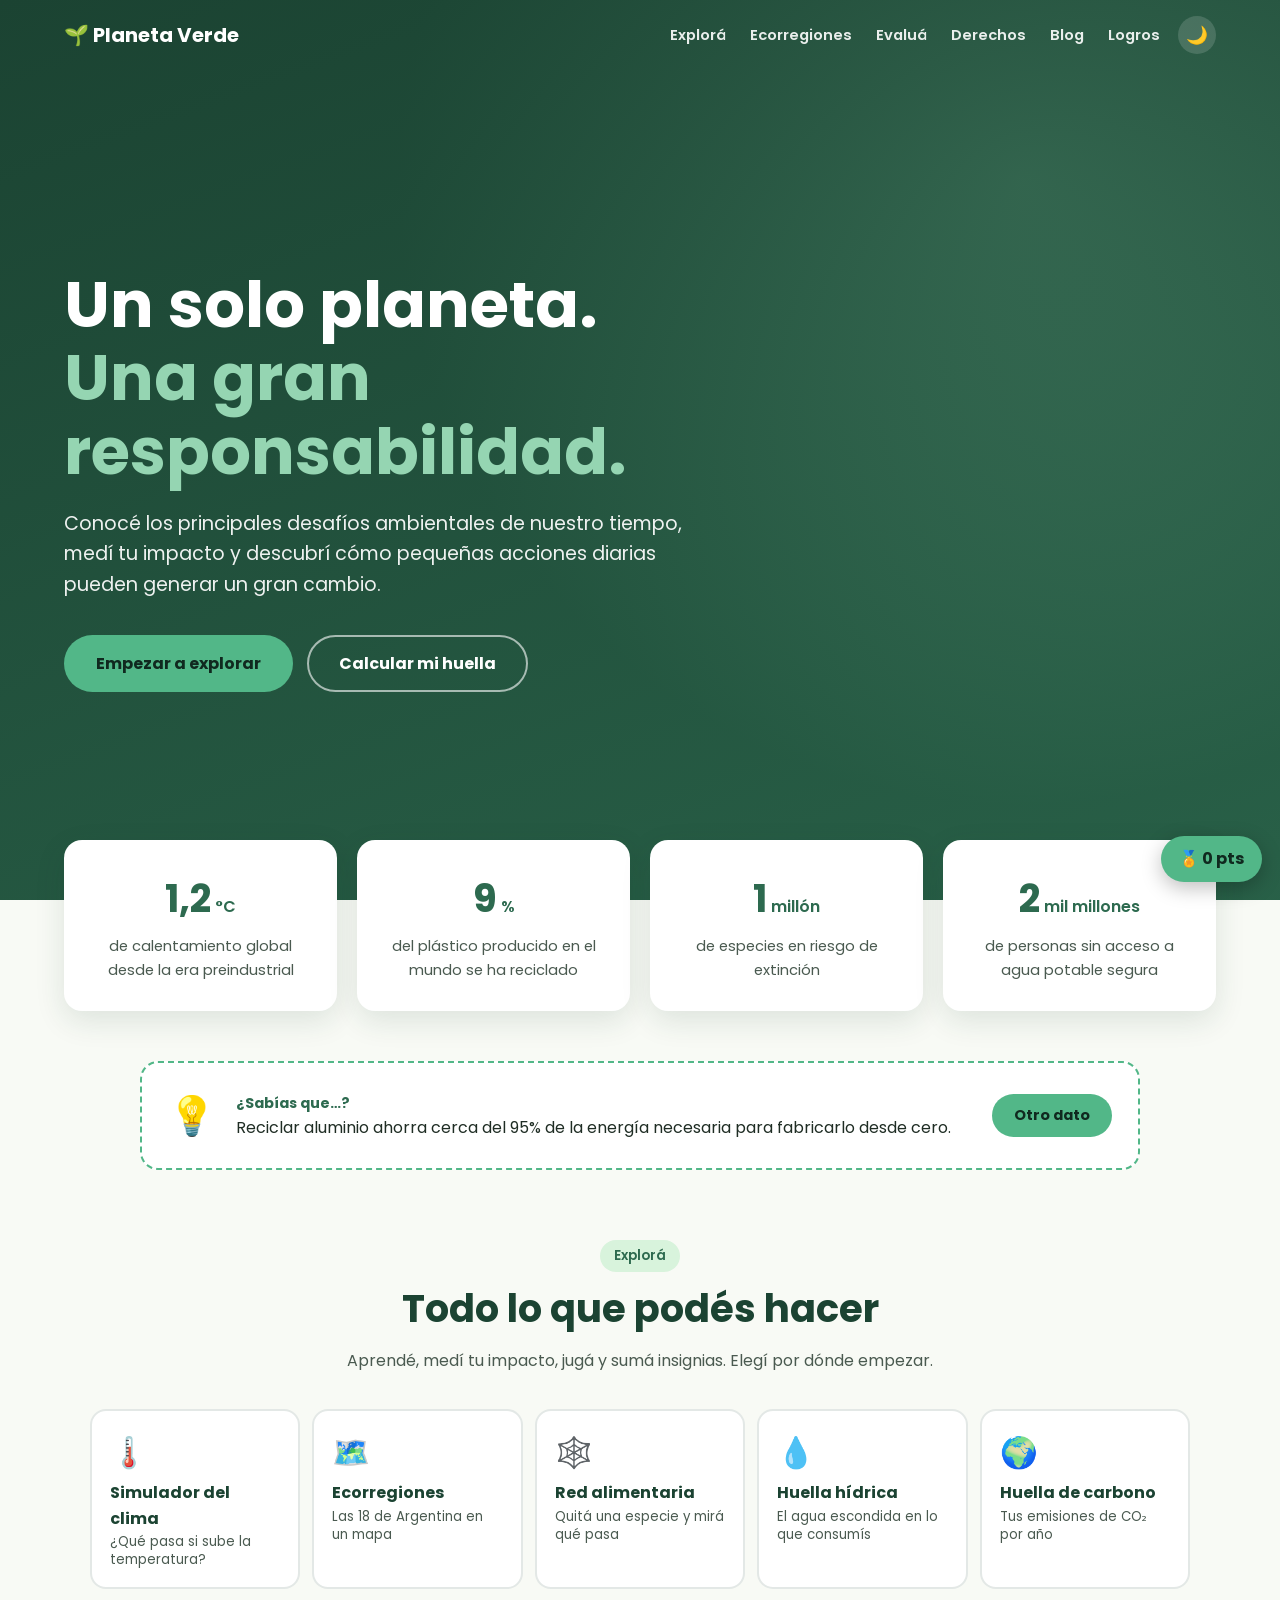
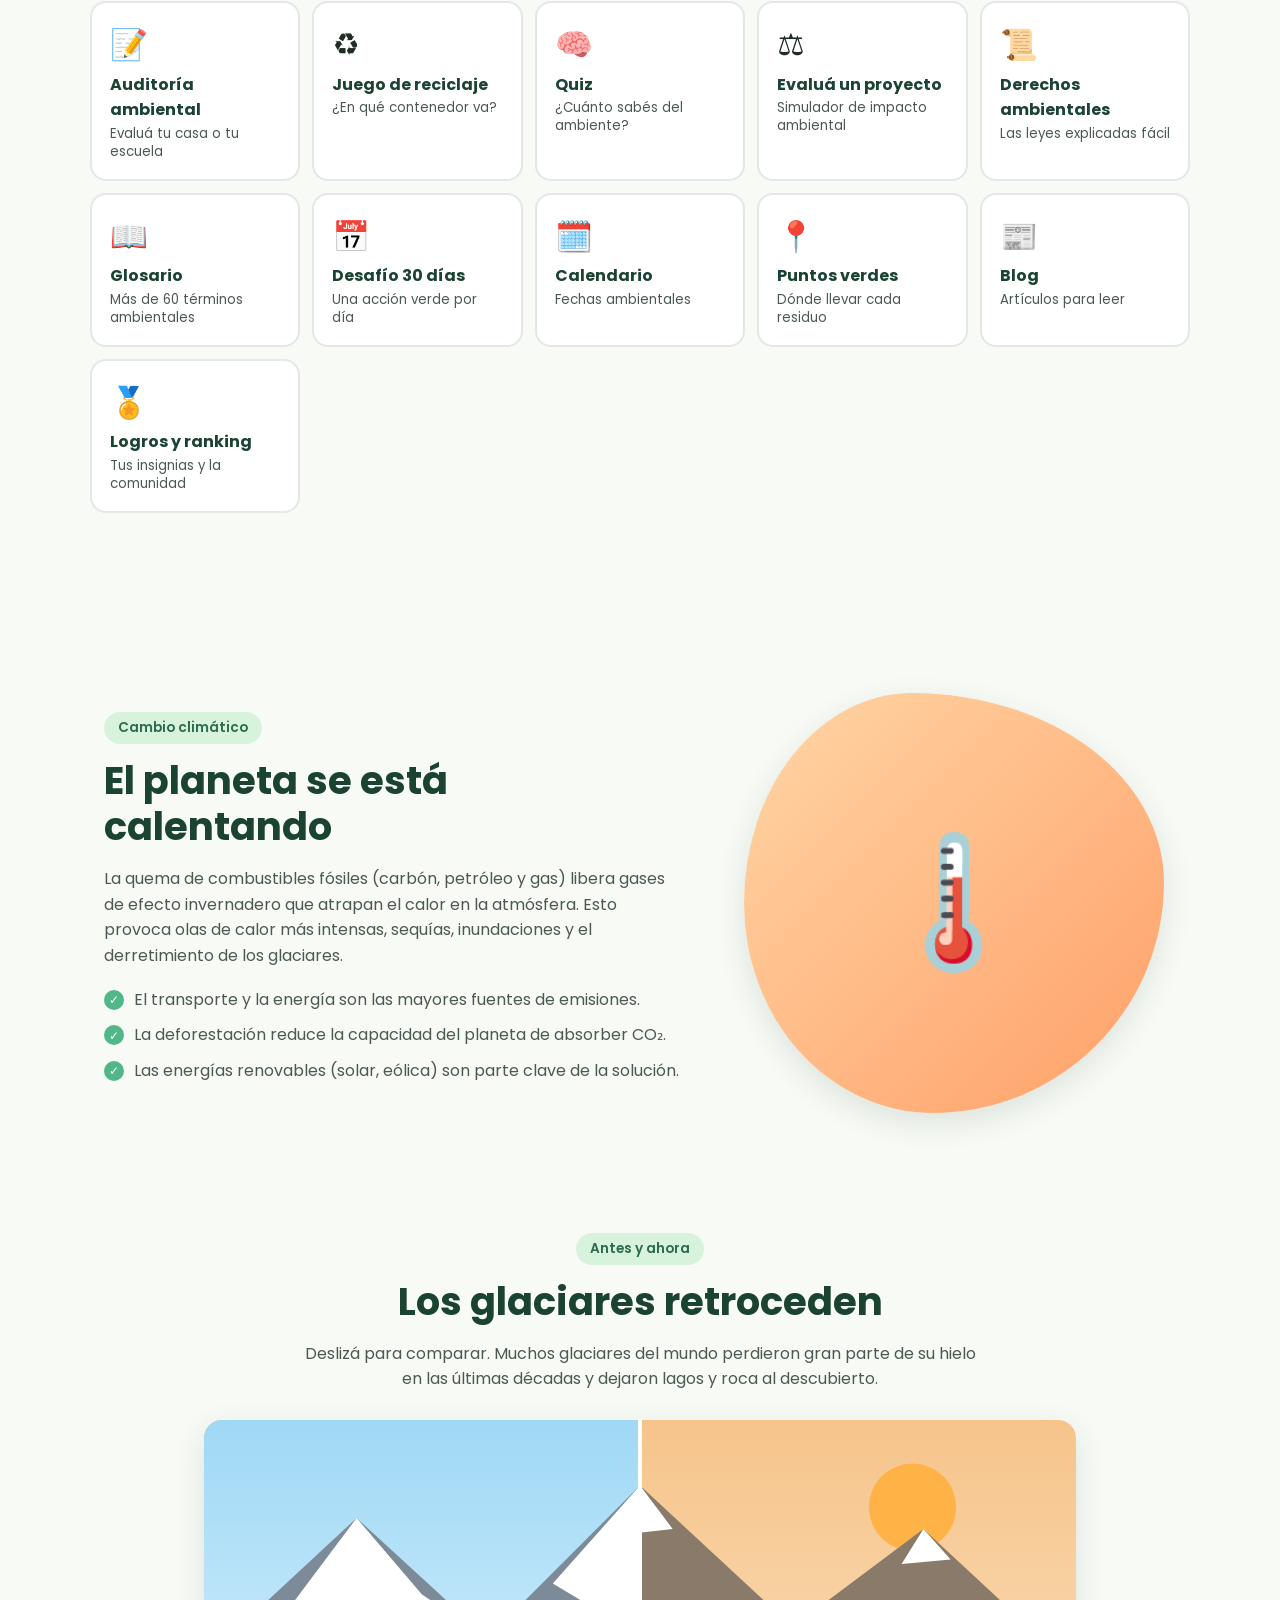
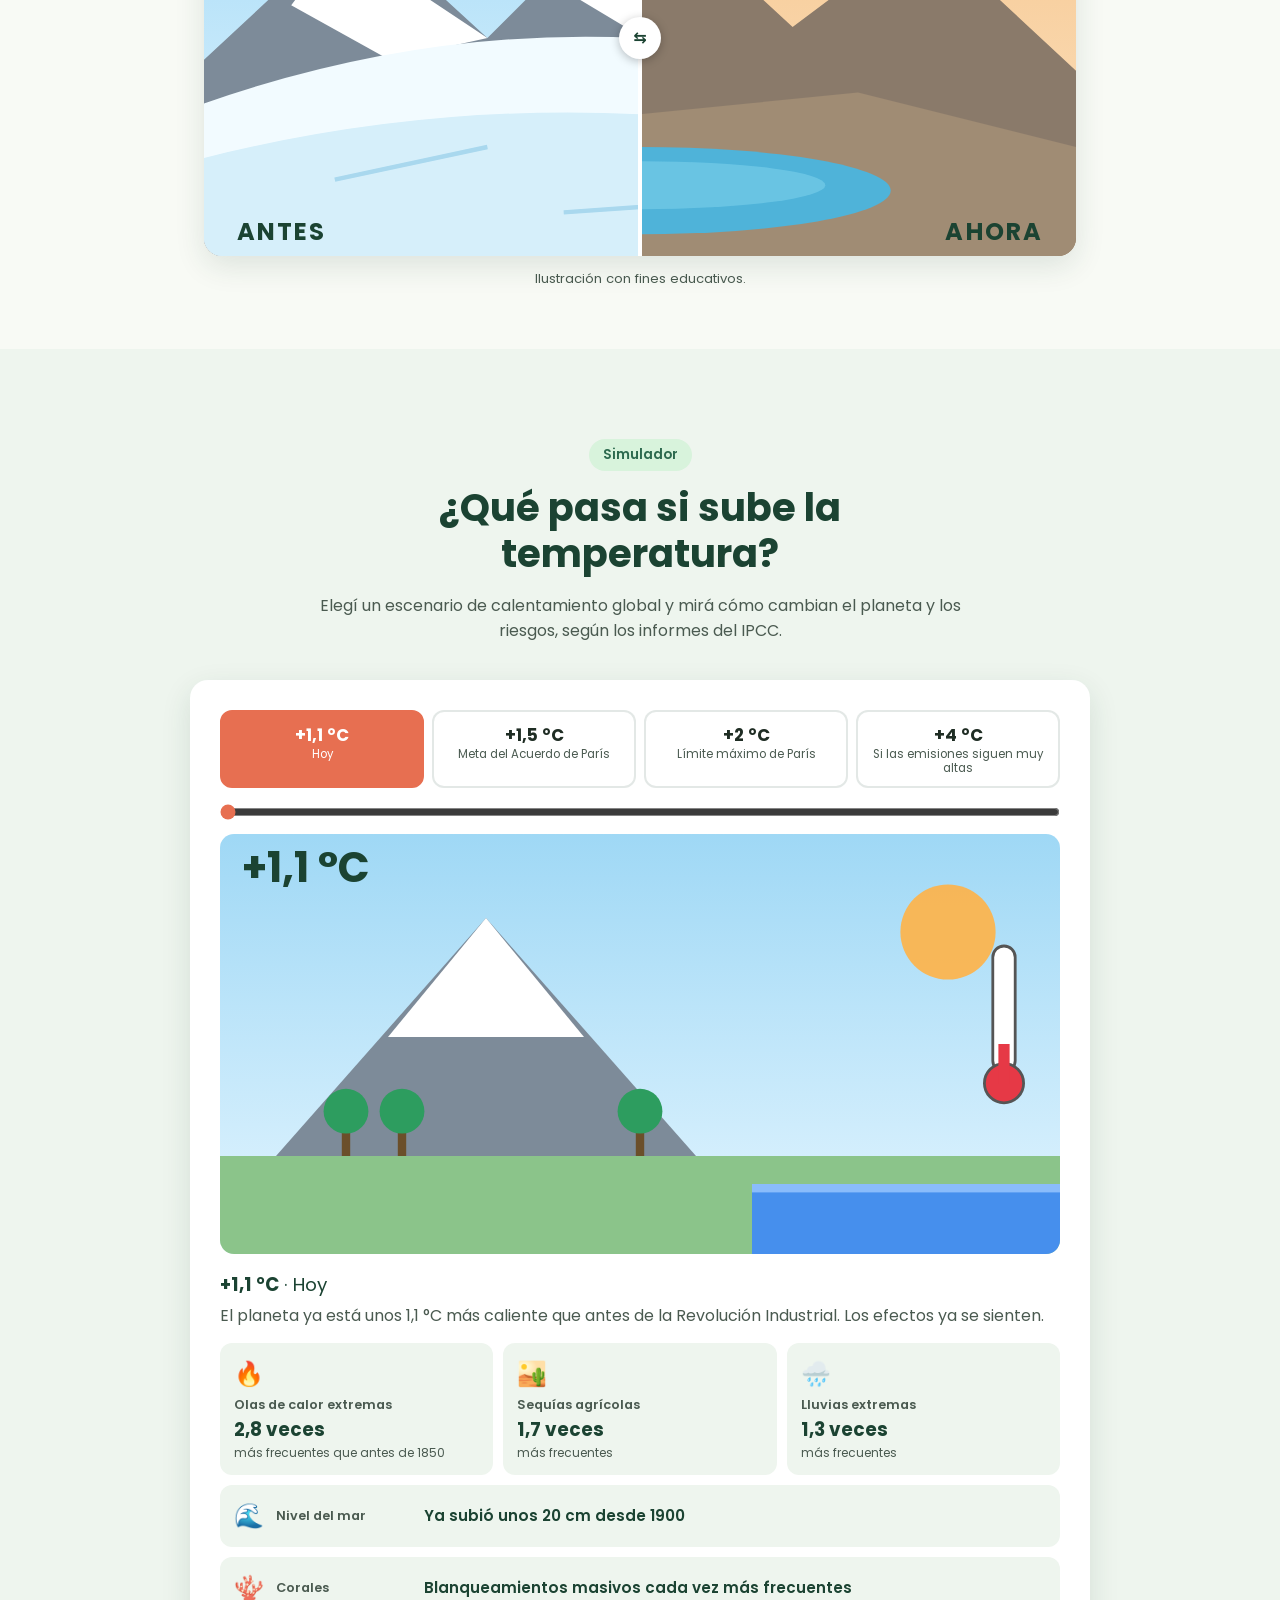
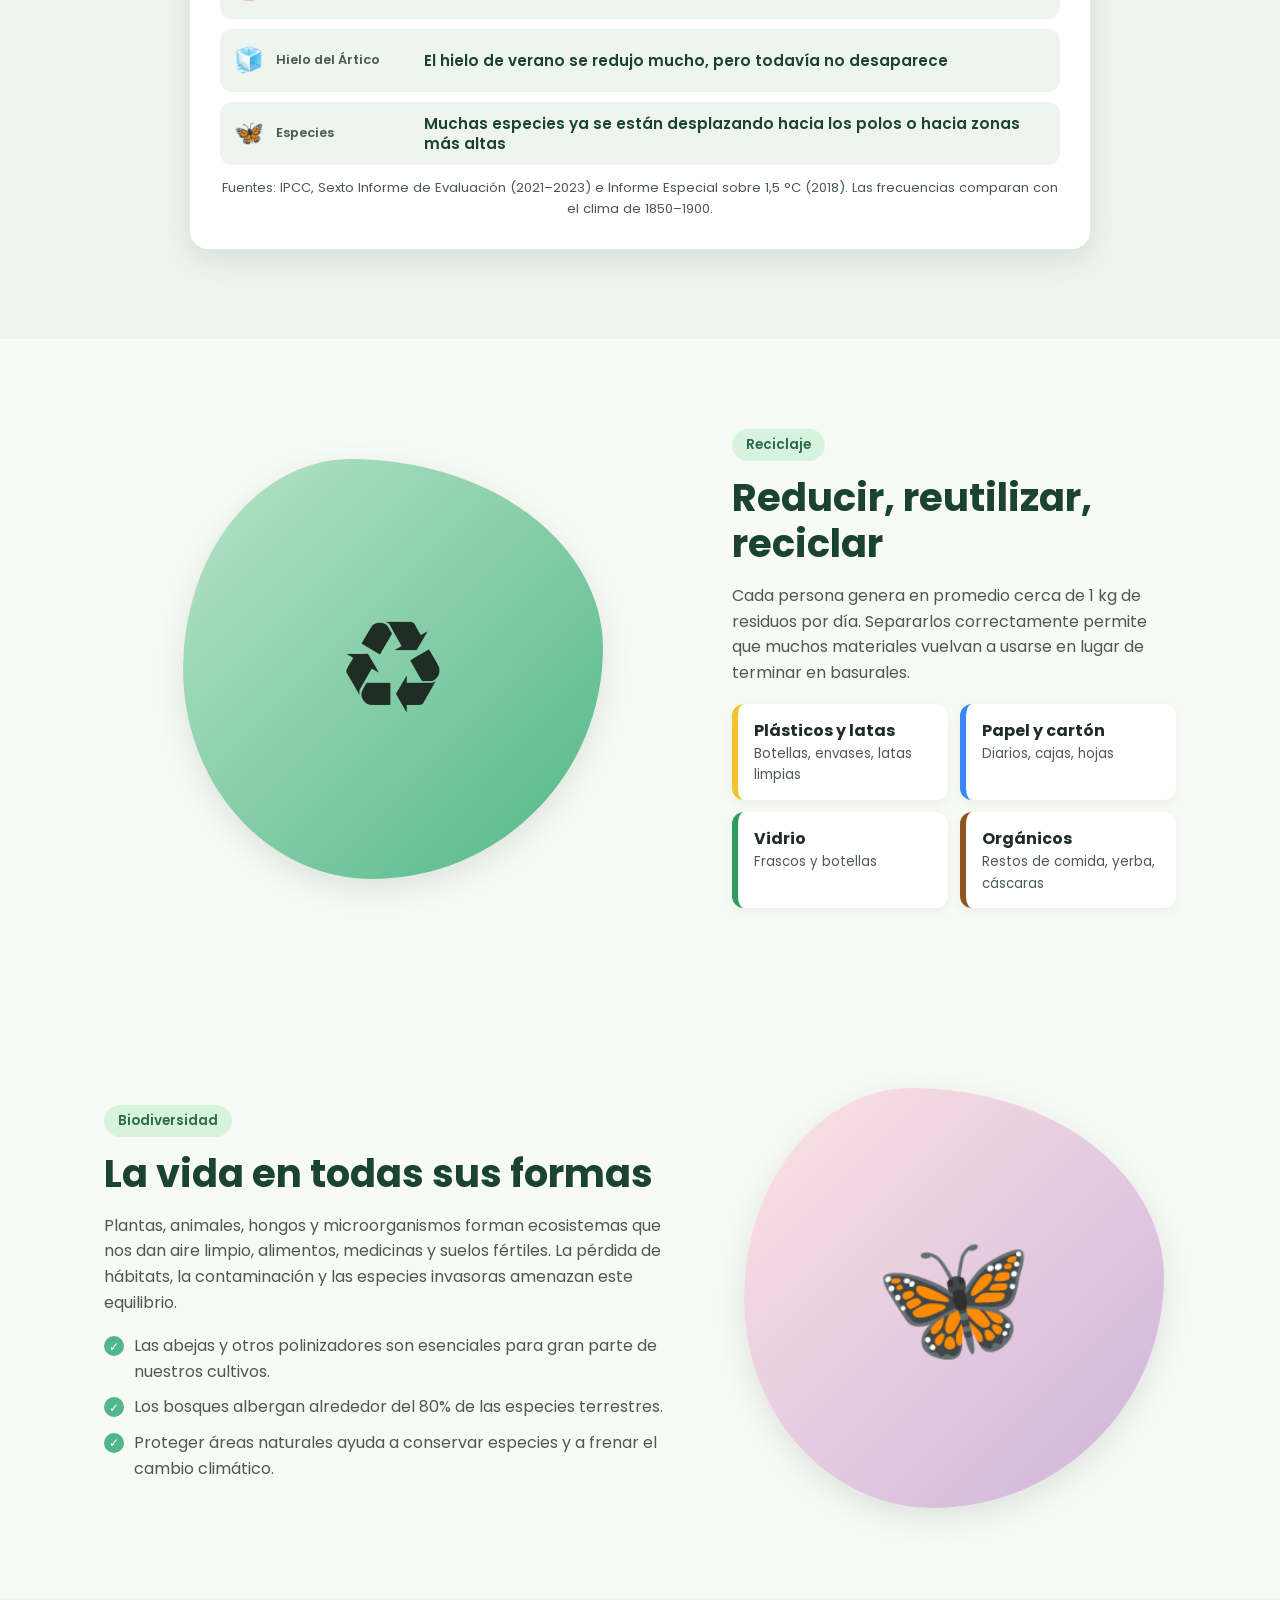
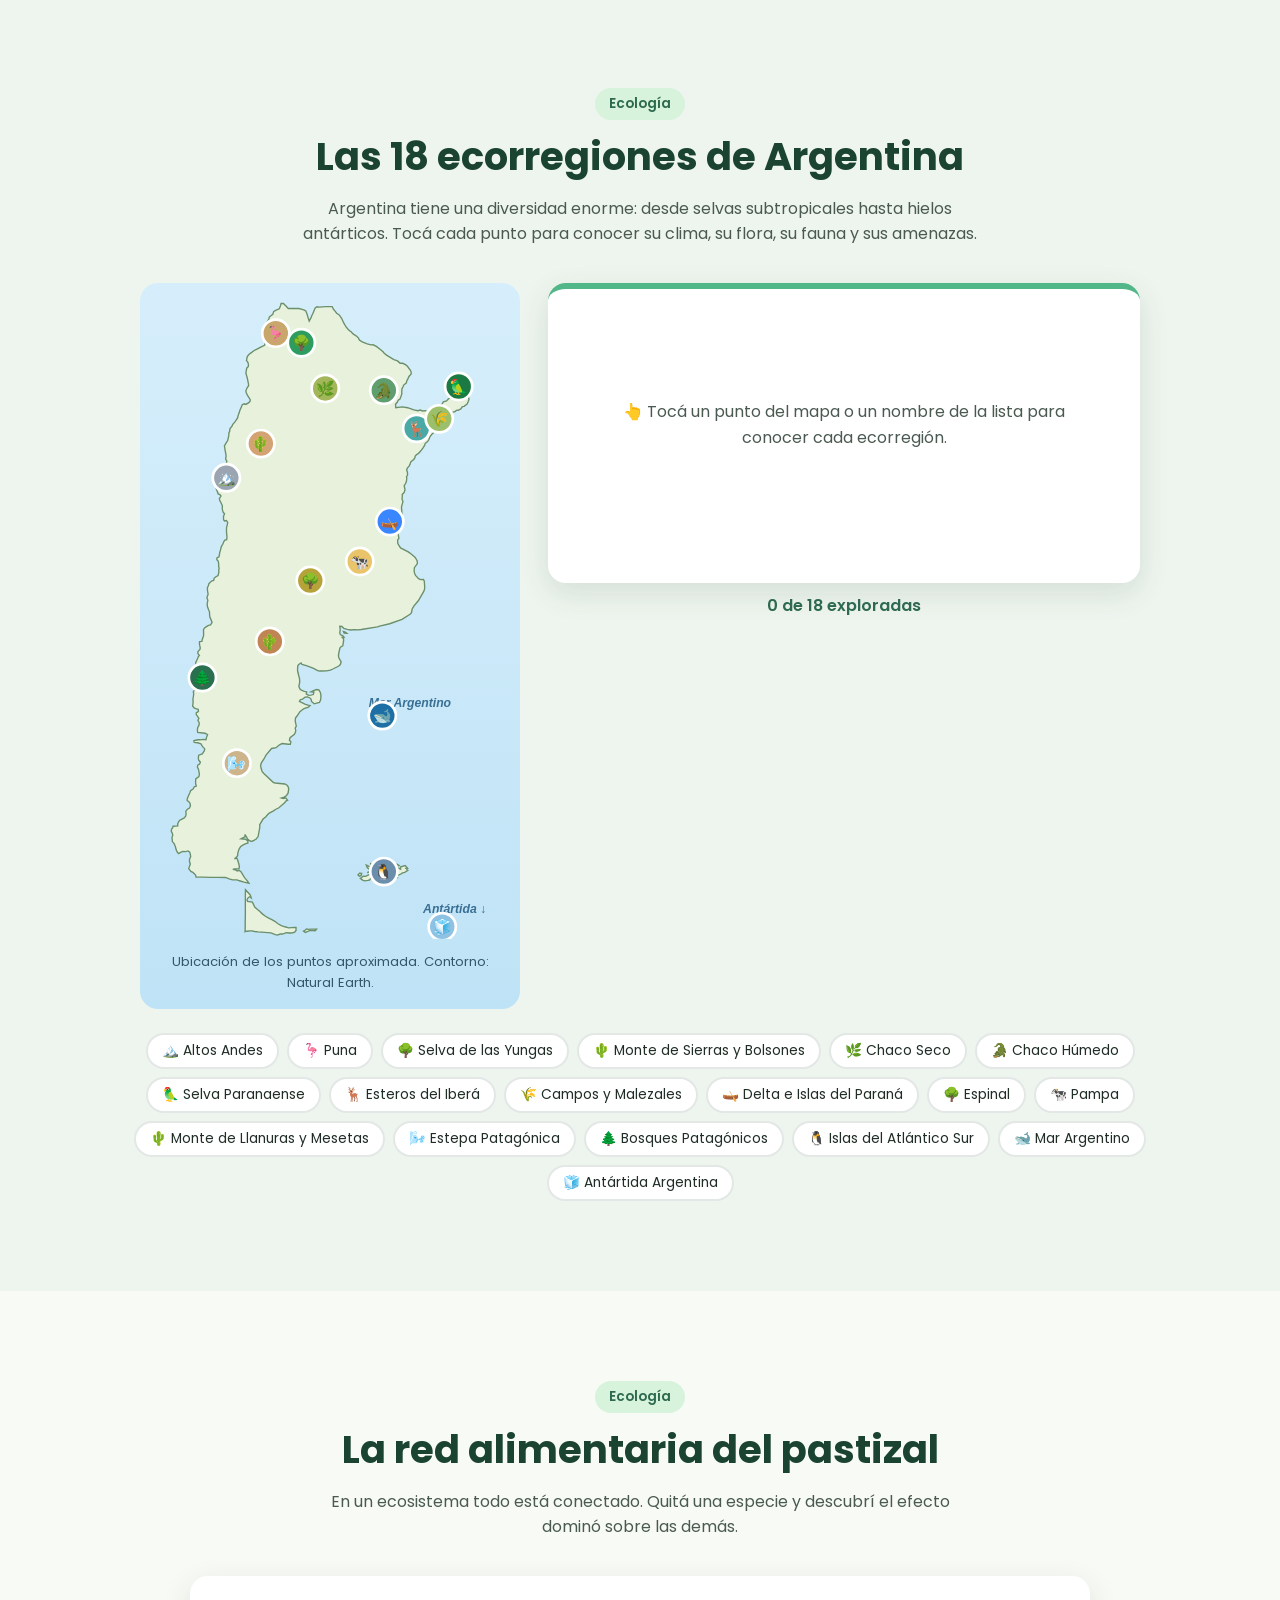
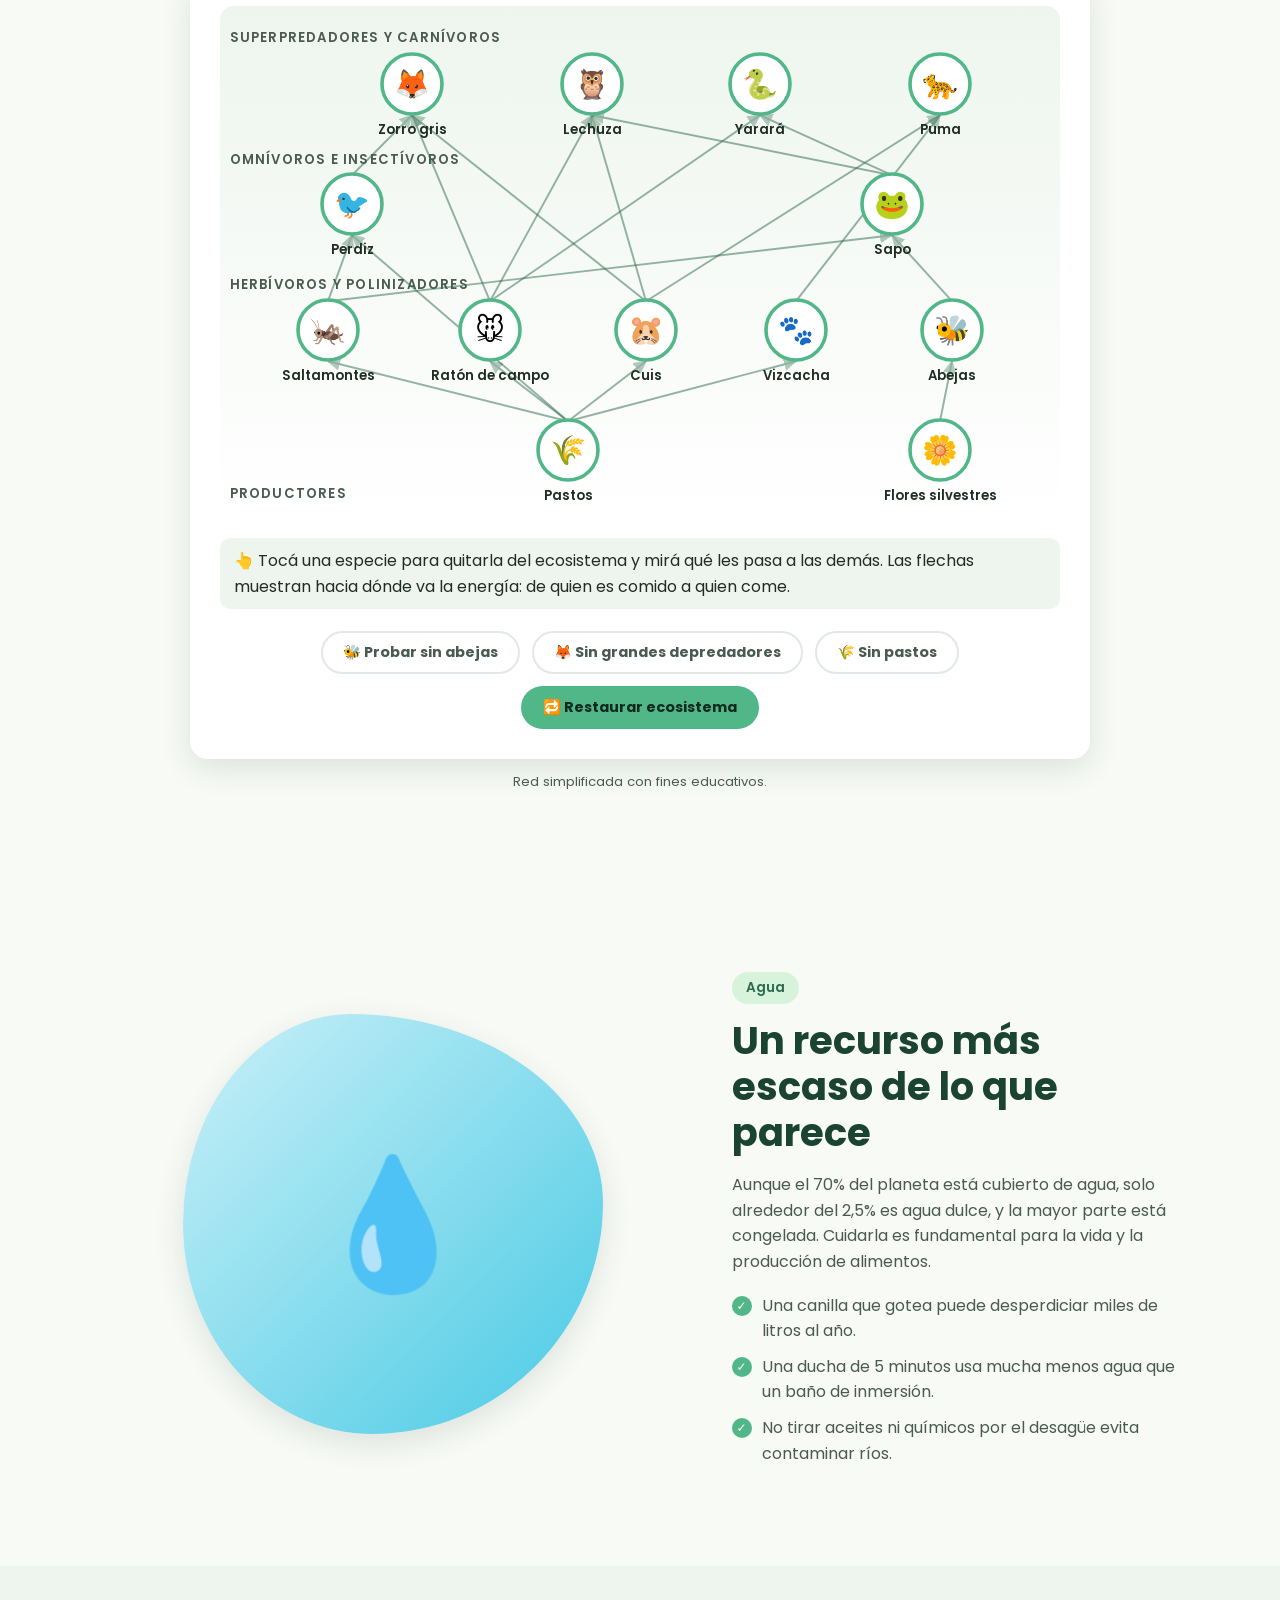
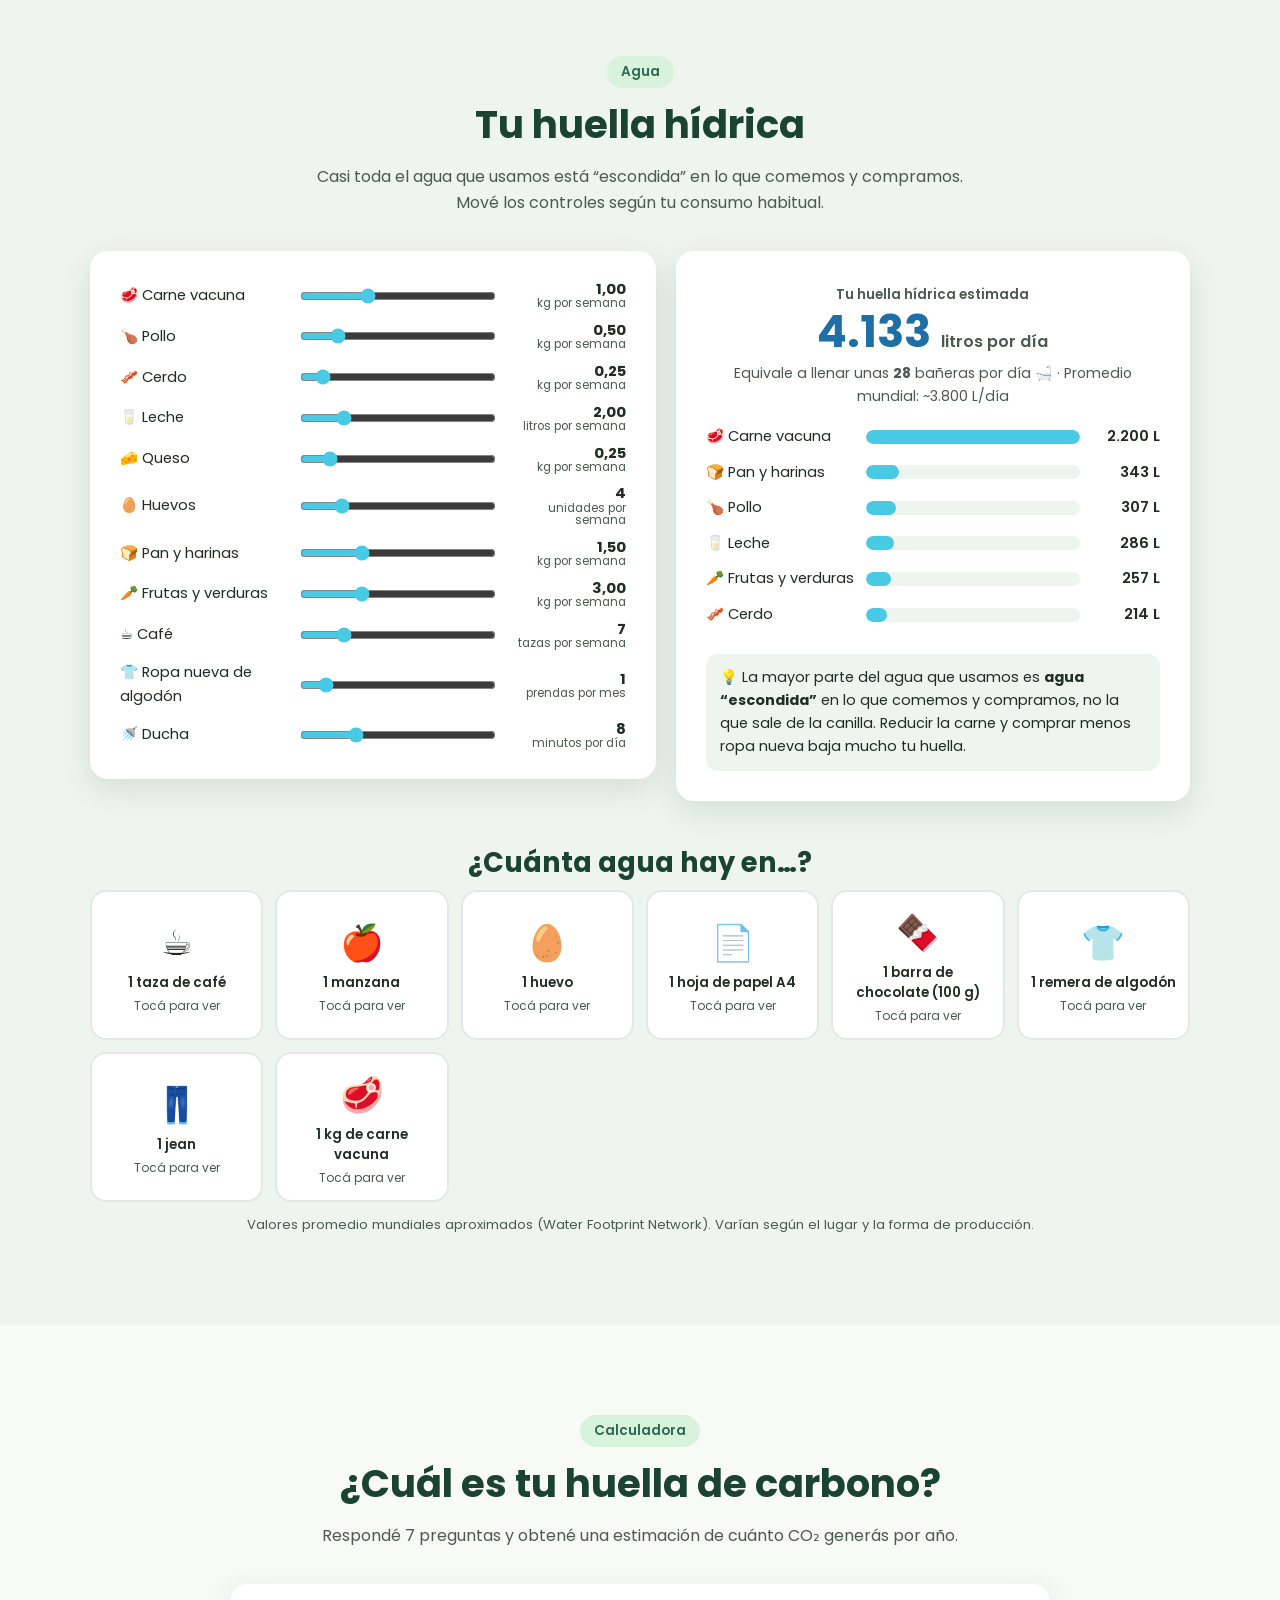
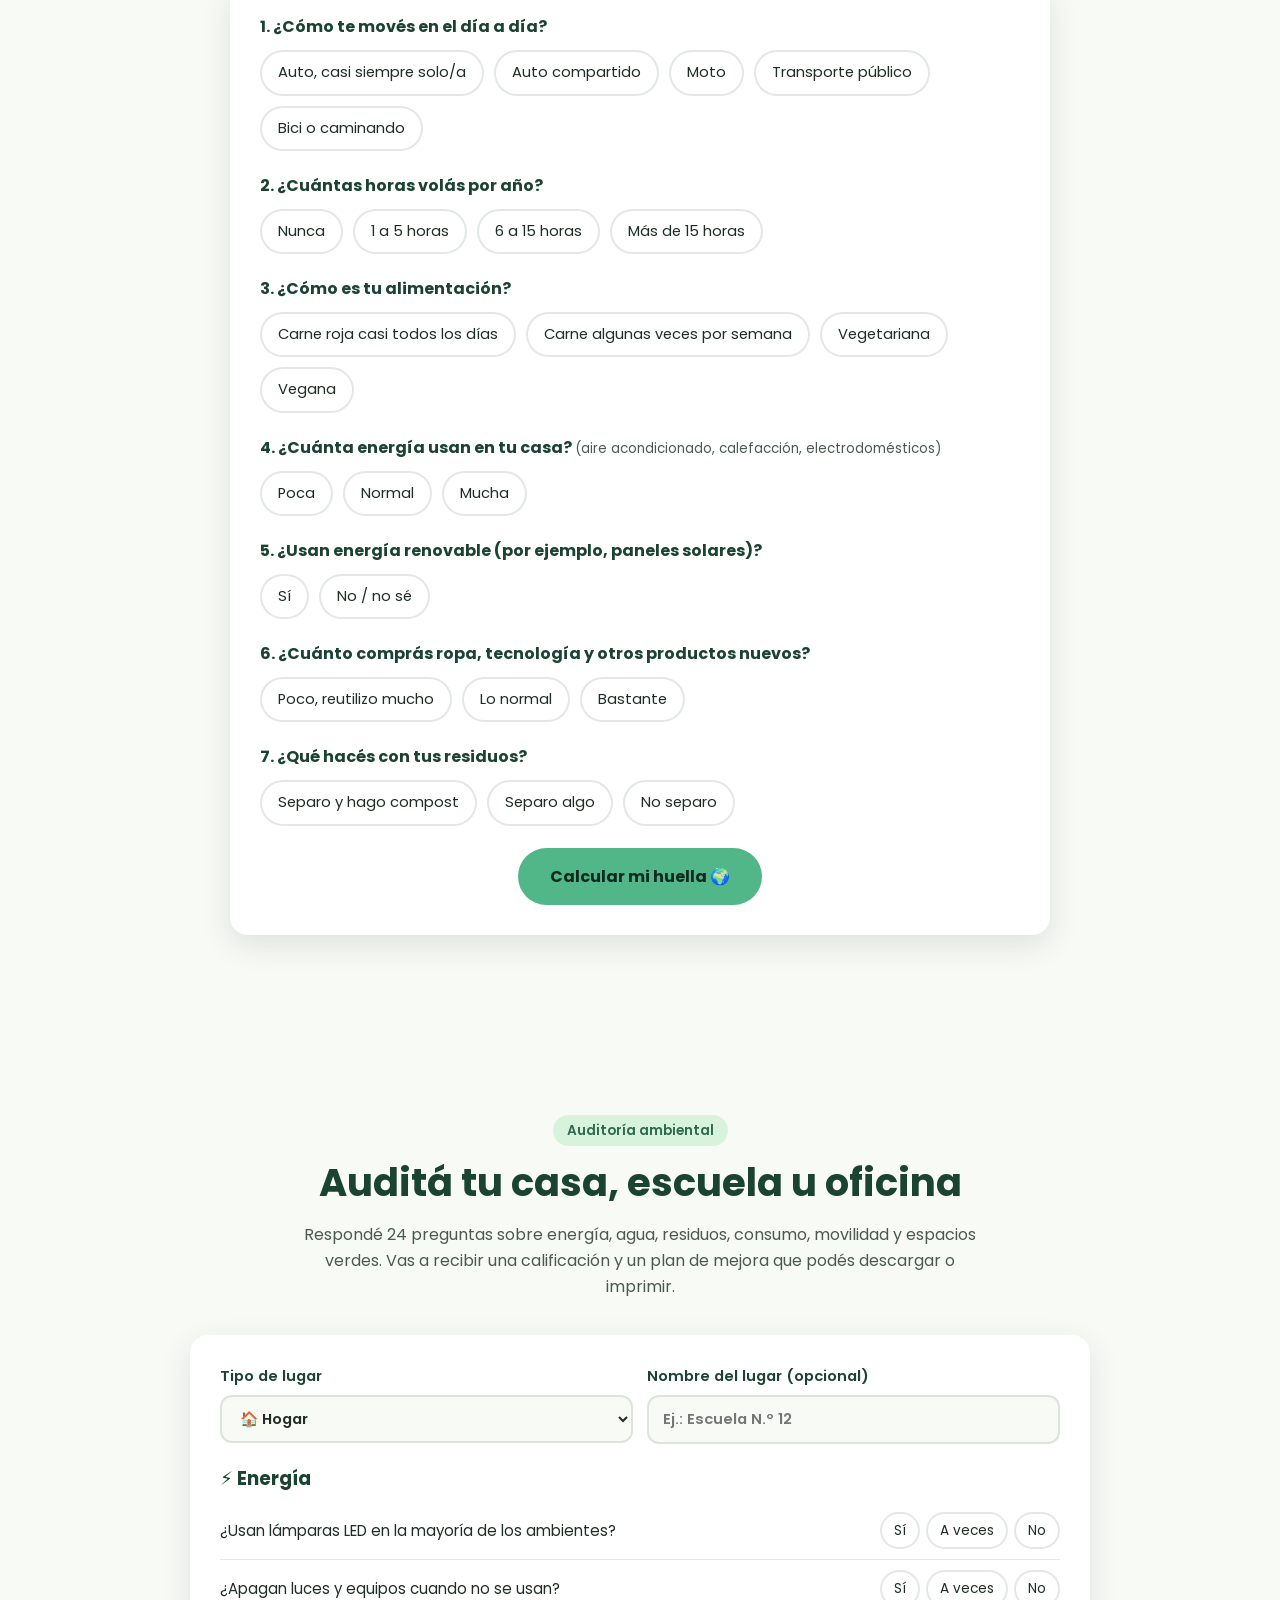
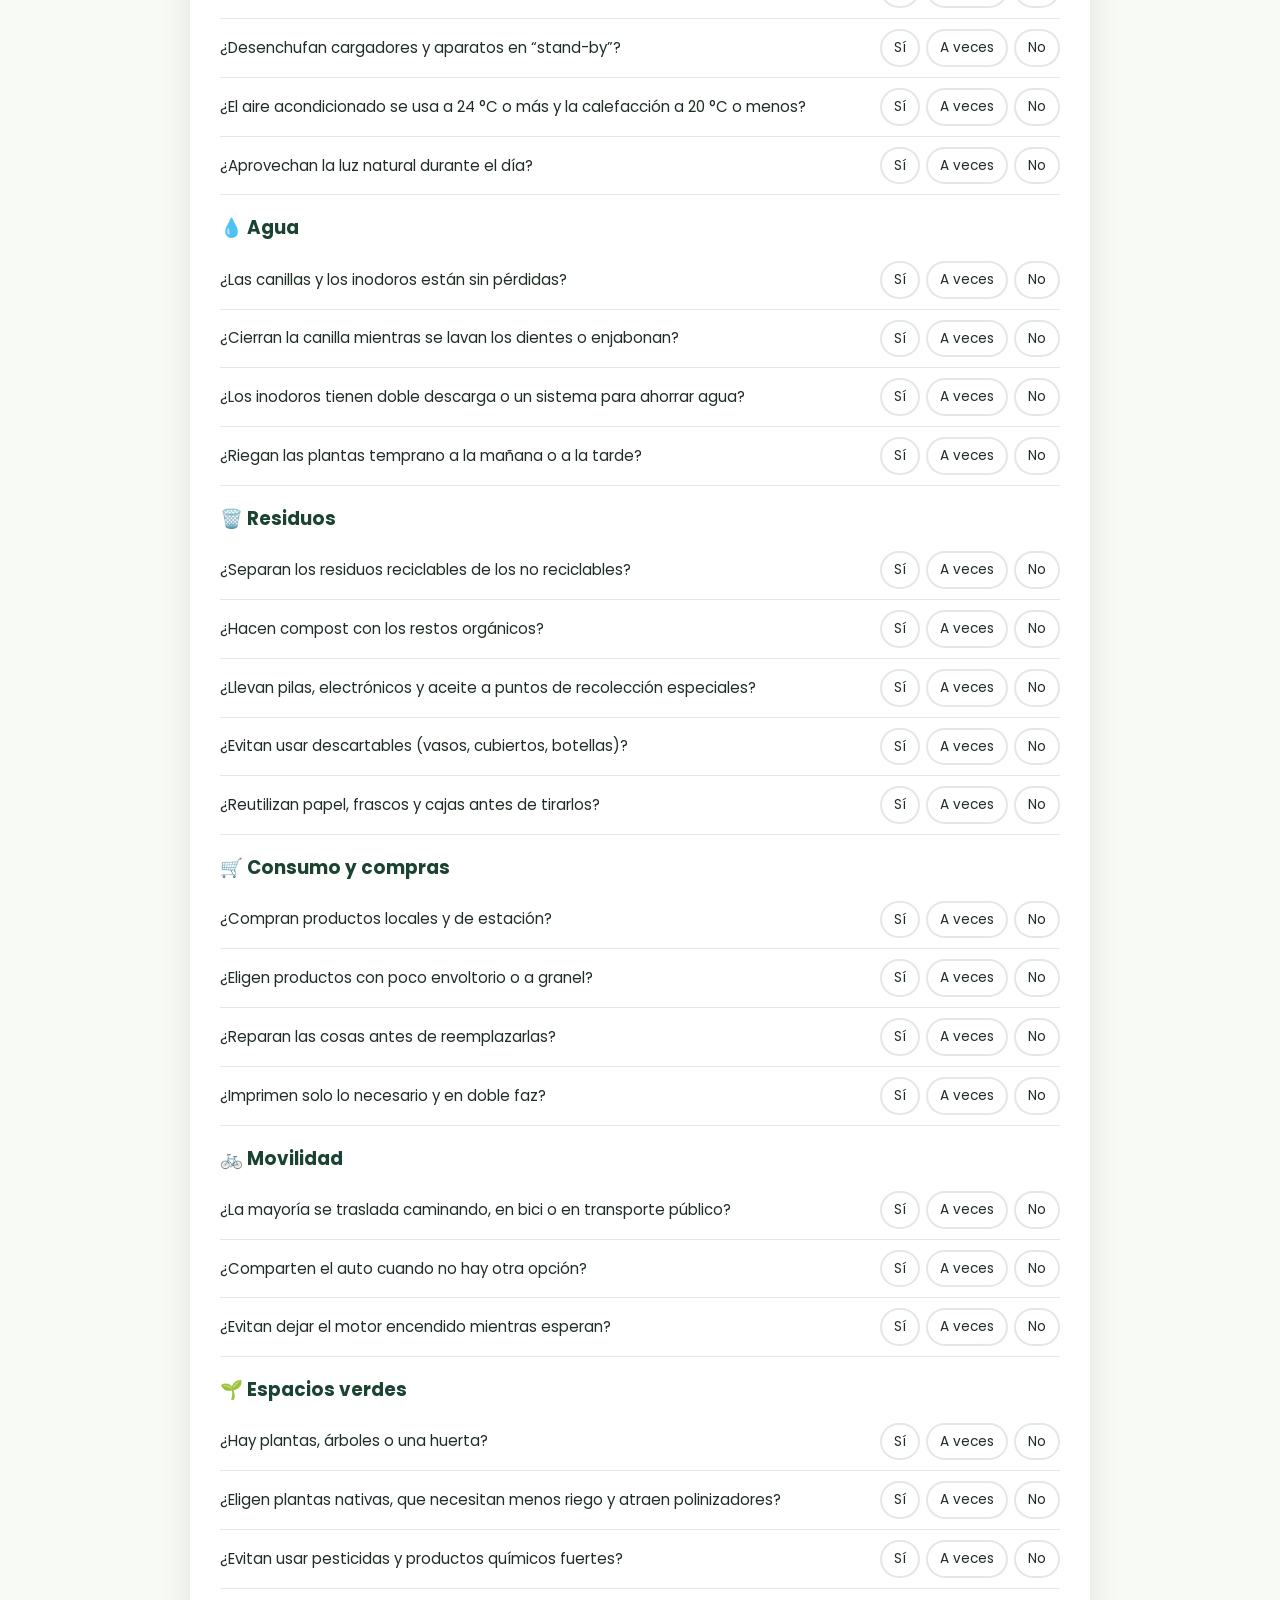
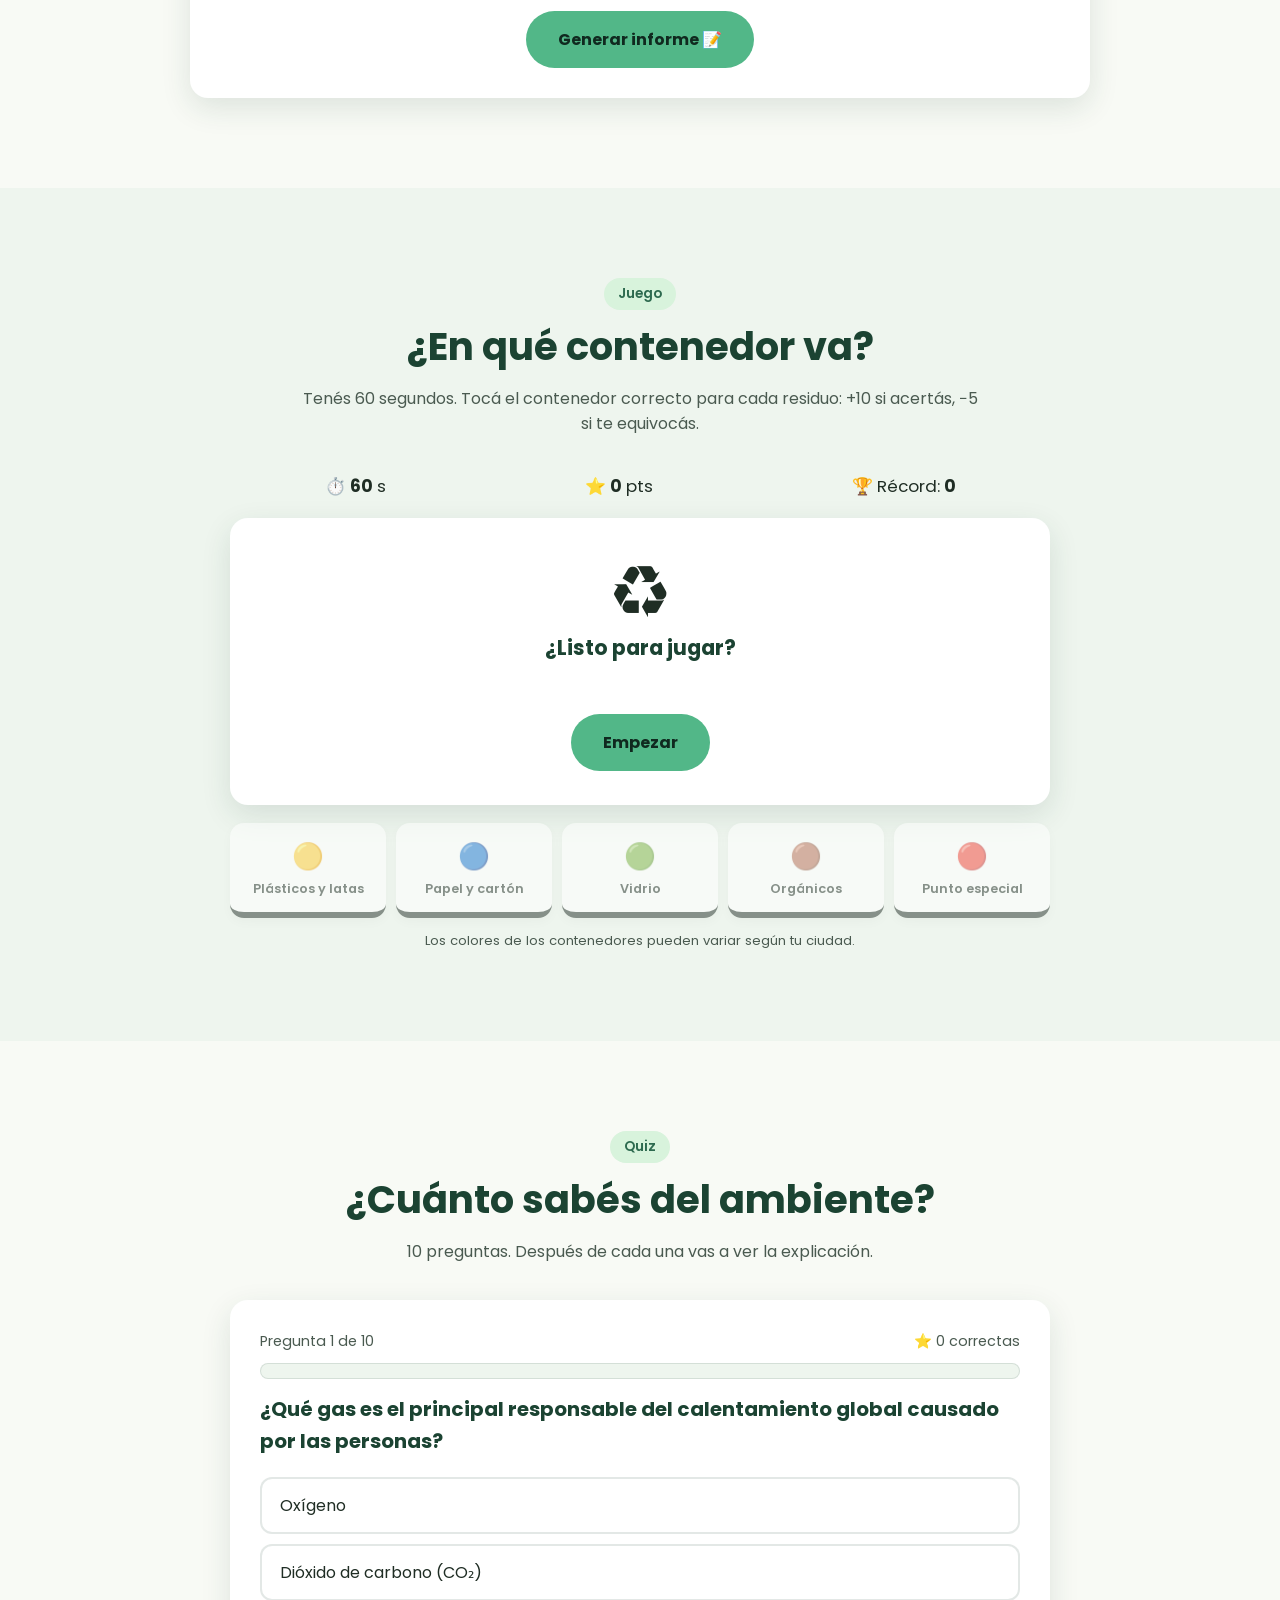
==== commit 84c582ac: "Sumar ecorregiones, simulador climático, auditoría, glosario, blog y ranking - Mapa interactivo de l" ====
--- a/index.html
+++ b/index.html
@@ -4,7 +4,16 @@
   <meta charset="UTF-8">
   <meta name="viewport" content="width=device-width, initial-scale=1.0">
   <title>Planeta Verde</title>
-  <meta name="description" content="Información sobre cambio climático, reciclaje, biodiversidad y agua, con calculadora de huella de carbono, juegos y desafíos para cuidar el planeta.">
+  <meta name="description" content="Aprendé sobre el ambiente y medí tu impacto: calculadoras de huella de carbono e hídrica, simulador de Evaluación de Impacto Ambiental, ecorregiones de Argentina, derechos ambientales, juegos y desafíos.">
+  <meta name="theme-color" content="#1b4332">
+  <meta property="og:type" content="website">
+  <meta property="og:locale" content="es_AR">
+  <meta property="og:title" content="Planeta Verde · Cuidemos nuestro ambiente">
+  <meta property="og:description" content="Calculá tu huella, evaluá proyectos como un profesional ambiental, explorá las ecorregiones de Argentina y sumá insignias cuidando el planeta 🌱">
+  <meta name="twitter:card" content="summary">
+  <meta name="twitter:title" content="Planeta Verde · Cuidemos nuestro ambiente">
+  <meta name="twitter:description" content="Calculá tu huella, evaluá proyectos ambientales, explorá ecorregiones y sumá insignias 🌱">
+  <link rel="icon" href="data:image/svg+xml,%3Csvg xmlns='http://www.w3.org/2000/svg' viewBox='0 0 100 100'%3E%3Ctext y='.9em' font-size='90'%3E%F0%9F%8C%B1%3C/text%3E%3C/svg%3E">
   <link rel="preconnect" href="https://fonts.googleapis.com">
   <link rel="preconnect" href="https://fonts.gstatic.com" crossorigin>
   <link href="https://fonts.googleapis.com/css2?family=Poppins:wght@400;600;700&display=swap" rel="stylesheet">
@@ -24,12 +33,11 @@
       <a href="#inicio" class="logo">🌱 Planeta Verde</a>
       <div class="nav-right">
         <ul class="nav-links">
-          <li><a href="#clima">Aprender</a></li>
-          <li><a href="#calculadora">Calculadora</a></li>
-          <li><a href="#juego">Juegos</a></li>
+          <li><a href="#explora">Explorá</a></li>
+          <li><a href="#ecorregiones">Ecorregiones</a></li>
           <li><a href="#eia">Evaluá</a></li>
           <li><a href="#derechos">Derechos</a></li>
-          <li><a href="#desafio">Desafío</a></li>
+          <li><a href="#blog">Blog</a></li>
           <li><a href="#logros">Logros</a></li>
         </ul>
         <button class="theme-toggle" id="themeToggle" aria-label="Cambiar modo claro u oscuro">🌙</button>
@@ -77,6 +85,33 @@
         <p id="factText">Reciclar aluminio ahorra cerca del 95% de la energía necesaria para fabricarlo desde cero.</p>
       </div>
       <button class="btn btn-small" id="factBtn">Otro dato</button>
+    </section>
+
+    <!-- EXPLORÁ: índice de herramientas -->
+    <section class="tool hub" id="explora">
+      <div class="tool-head reveal">
+        <span class="tag">Explorá</span>
+        <h2>Todo lo que podés hacer</h2>
+        <p>Aprendé, medí tu impacto, jugá y sumá insignias. Elegí por dónde empezar.</p>
+      </div>
+      <div class="hub-grid">
+        <a class="hub-card reveal" href="#simulador"><span>🌡️</span><strong>Simulador del clima</strong><small>¿Qué pasa si sube la temperatura?</small></a>
+        <a class="hub-card reveal" href="#ecorregiones"><span>🗺️</span><strong>Ecorregiones</strong><small>Las 18 de Argentina en un mapa</small></a>
+        <a class="hub-card reveal" href="#cadena"><span>🕸️</span><strong>Red alimentaria</strong><small>Quitá una especie y mirá qué pasa</small></a>
+        <a class="hub-card reveal" href="#hidrica"><span>💧</span><strong>Huella hídrica</strong><small>El agua escondida en lo que consumís</small></a>
+        <a class="hub-card reveal" href="#calculadora"><span>🌍</span><strong>Huella de carbono</strong><small>Tus emisiones de CO₂ por año</small></a>
+        <a class="hub-card reveal" href="#auditoria"><span>📝</span><strong>Auditoría ambiental</strong><small>Evaluá tu casa o tu escuela</small></a>
+        <a class="hub-card reveal" href="#juego"><span>♻️</span><strong>Juego de reciclaje</strong><small>¿En qué contenedor va?</small></a>
+        <a class="hub-card reveal" href="#quiz"><span>🧠</span><strong>Quiz</strong><small>¿Cuánto sabés del ambiente?</small></a>
+        <a class="hub-card reveal" href="#eia"><span>⚖️</span><strong>Evaluá un proyecto</strong><small>Simulador de impacto ambiental</small></a>
+        <a class="hub-card reveal" href="#derechos"><span>📜</span><strong>Derechos ambientales</strong><small>Las leyes explicadas fácil</small></a>
+        <a class="hub-card reveal" href="#glosario"><span>📖</span><strong>Glosario</strong><small>Más de 60 términos ambientales</small></a>
+        <a class="hub-card reveal" href="#desafio"><span>📅</span><strong>Desafío 30 días</strong><small>Una acción verde por día</small></a>
+        <a class="hub-card reveal" href="#calendario"><span>🗓️</span><strong>Calendario</strong><small>Fechas ambientales</small></a>
+        <a class="hub-card reveal" href="#puntos"><span>📍</span><strong>Puntos verdes</strong><small>Dónde llevar cada residuo</small></a>
+        <a class="hub-card reveal" href="#blog"><span>📰</span><strong>Blog</strong><small>Artículos para leer</small></a>
+        <a class="hub-card reveal" href="#logros"><span>🏅</span><strong>Logros y ranking</strong><small>Tus insignias y la comunidad</small></a>
+      </div>
     </section>
 
     <!-- APRENDER -->
@@ -141,6 +176,22 @@
       <p class="note">Ilustración con fines educativos.</p>
     </section>
 
+    <!-- SIMULADOR DE TEMPERATURA -->
+    <section class="tool tool-alt" id="simulador">
+      <div class="tool-head reveal">
+        <span class="tag">Simulador</span>
+        <h2>¿Qué pasa si sube la temperatura?</h2>
+        <p>Elegí un escenario de calentamiento global y mirá cómo cambian el planeta y los riesgos, según los informes del IPCC.</p>
+      </div>
+      <div class="sim panel reveal">
+        <div class="sim-steps" id="simSteps"></div>
+        <input type="range" min="0" max="3" step="1" value="0" id="simRange" class="sim-range" aria-label="Elegir escenario de temperatura">
+        <svg id="simScene" class="sim-scene" viewBox="0 0 600 300" role="img" aria-label="Ilustración del escenario elegido"></svg>
+        <div id="simOut"></div>
+        <p class="note">Fuentes: IPCC, Sexto Informe de Evaluación (2021–2023) e Informe Especial sobre 1,5 °C (2018). Las frecuencias comparan con el clima de 1850–1900.</p>
+      </div>
+    </section>
+
     <section class="section reverse" id="reciclaje">
       <div class="section-text reveal">
         <span class="tag">Reciclaje</span>
@@ -174,6 +225,46 @@
       </div>
     </section>
 
+    <!-- ECORREGIONES -->
+    <section class="tool tool-alt" id="ecorregiones">
+      <div class="tool-head reveal">
+        <span class="tag">Ecología</span>
+        <h2>Las 18 ecorregiones de Argentina</h2>
+        <p>Argentina tiene una diversidad enorme: desde selvas subtropicales hasta hielos antárticos. Tocá cada punto para conocer su clima, su flora, su fauna y sus amenazas.</p>
+      </div>
+      <div class="eco reveal">
+        <div class="eco-map-wrap">
+          <svg id="ecoMap" class="eco-map" role="group" aria-label="Mapa de ecorregiones de Argentina"></svg>
+          <p class="note">Ubicación de los puntos aproximada. Contorno: Natural Earth.</p>
+        </div>
+        <div class="eco-side">
+          <div class="eco-info panel" id="ecoInfo" aria-live="polite"></div>
+          <p class="eco-count" id="ecoCount"></p>
+        </div>
+      </div>
+      <div class="eco-list" id="ecoList"></div>
+    </section>
+
+    <!-- RED ALIMENTARIA -->
+    <section class="tool" id="cadena">
+      <div class="tool-head reveal">
+        <span class="tag">Ecología</span>
+        <h2>La red alimentaria del pastizal</h2>
+        <p>En un ecosistema todo está conectado. Quitá una especie y descubrí el efecto dominó sobre las demás.</p>
+      </div>
+      <div class="web panel reveal">
+        <svg id="webSvg" class="web-svg" viewBox="0 0 700 430" role="group" aria-label="Red alimentaria del pastizal pampeano"></svg>
+        <div class="web-log" id="webLog" aria-live="polite"></div>
+        <div class="btn-row">
+          <button class="btn btn-small btn-outline" data-web="abejas">🐝 Probar sin abejas</button>
+          <button class="btn btn-small btn-outline" data-web="puma,zorro">🦊 Sin grandes depredadores</button>
+          <button class="btn btn-small btn-outline" data-web="pastos">🌾 Sin pastos</button>
+          <button class="btn btn-small" id="webReset">🔁 Restaurar ecosistema</button>
+        </div>
+      </div>
+      <p class="note">Red simplificada con fines educativos.</p>
+    </section>
+
     <section class="section reverse" id="agua">
       <div class="section-text reveal">
         <span class="tag">Agua</span>
@@ -190,6 +281,22 @@
       </div>
     </section>
 
+    <!-- HUELLA HÍDRICA -->
+    <section class="tool tool-alt" id="hidrica">
+      <div class="tool-head reveal">
+        <span class="tag">Agua</span>
+        <h2>Tu huella hídrica</h2>
+        <p>Casi toda el agua que usamos está “escondida” en lo que comemos y compramos. Mové los controles según tu consumo habitual.</p>
+      </div>
+      <div class="water reveal">
+        <form class="water-form panel" id="waterForm" onsubmit="return false"></form>
+        <div class="water-out panel" id="waterOut"></div>
+      </div>
+      <h3 class="sub-head reveal">¿Cuánta agua hay en…?</h3>
+      <div class="flips" id="waterCards"></div>
+      <p class="note">Valores promedio mundiales aproximados (Water Footprint Network). Varían según el lugar y la forma de producción.</p>
+    </section>
+
     <!-- CALCULADORA -->
     <section class="tool" id="calculadora">
       <div class="tool-head reveal">
@@ -199,6 +306,31 @@
       </div>
       <form class="calc panel reveal" id="calcForm"></form>
       <div class="calc-result panel" id="calcResult" hidden></div>
+    </section>
+
+    <!-- AUDITORÍA -->
+    <section class="tool" id="auditoria">
+      <div class="tool-head reveal">
+        <span class="tag">Auditoría ambiental</span>
+        <h2>Auditá tu casa, escuela u oficina</h2>
+        <p>Respondé 24 preguntas sobre energía, agua, residuos, consumo, movilidad y espacios verdes. Vas a recibir una calificación y un plan de mejora que podés descargar o imprimir.</p>
+      </div>
+      <div class="audit panel reveal">
+        <div class="audit-setup">
+          <label>Tipo de lugar
+            <select id="auditType">
+              <option value="hogar">🏠 Hogar</option>
+              <option value="escuela">🏫 Escuela o institución</option>
+              <option value="oficina">🏢 Oficina o comercio</option>
+            </select>
+          </label>
+          <label>Nombre del lugar (opcional)
+            <input type="text" id="auditPlace" maxlength="60" placeholder="Ej.: Escuela N.º 12">
+          </label>
+        </div>
+        <form id="auditForm"></form>
+      </div>
+      <div class="audit-out panel" id="auditOut" hidden></div>
     </section>
 
     <!-- JUEGO -->
@@ -426,6 +558,21 @@
       <p class="note">Información de divulgación con resúmenes simplificados. No reemplaza el asesoramiento legal profesional.</p>
     </section>
 
+    <!-- GLOSARIO -->
+    <section class="tool tool-alt" id="glosario">
+      <div class="tool-head reveal">
+        <span class="tag">Glosario</span>
+        <h2>Glosario ambiental</h2>
+        <p>Los términos más usados en ecología, clima, residuos, gestión y derecho ambiental, explicados en pocas palabras.</p>
+      </div>
+      <div class="gloss panel reveal">
+        <input type="search" id="glSearch" class="gl-search" placeholder="🔍 Buscar un término… (ej.: humedal, lixiviado, precautorio)" aria-label="Buscar en el glosario">
+        <div class="gl-cats" id="glCats"></div>
+        <p class="gl-count" id="glCount"></p>
+        <div class="gl-list" id="glList"></div>
+      </div>
+    </section>
+
     <!-- CHECKLIST -->
     <section class="actions" id="acciones">
       <h2 class="reveal">¿Qué puedo hacer yo?</h2>
@@ -492,6 +639,35 @@
       </div>
     </section>
 
+    <!-- BLOG -->
+    <section class="tool" id="blog">
+      <div class="tool-head reveal">
+        <span class="tag">Blog</span>
+        <h2>Artículos</h2>
+        <p>Lecturas cortas para entender mejor los temas ambientales.</p>
+      </div>
+      <div class="blog-grid" id="blogGrid"></div>
+    </section>
+
+    <!-- SOBRE EL PROYECTO -->
+    <section class="tool tool-alt" id="sobre">
+      <div class="about reveal">
+        <div class="about-icon">🌱</div>
+        <div>
+          <span class="tag">Sobre el proyecto</span>
+          <h2>¿Qué es Planeta Verde?</h2>
+          <p>Planeta Verde es un proyecto de educación ambiental que busca acercar a todas las personas los temas que se estudian en la gestión ambiental: ecología, clima, residuos, agua, evaluación de impacto ambiental y derecho ambiental.</p>
+          <p>La idea es simple: <strong>entender para cuidar</strong>. Por eso cada sección combina información clara con herramientas para medir tu impacto, jugar y aprender haciendo.</p>
+          <div class="about-values">
+            <span>📚 Información accesible</span>
+            <span>🎮 Aprender jugando</span>
+            <span>🇦🇷 Mirada local</span>
+            <span>🤝 Acción colectiva</span>
+          </div>
+        </div>
+      </div>
+    </section>
+
     <!-- LOGROS -->
     <section class="tool tool-alt" id="logros">
       <div class="tool-head reveal">
@@ -504,6 +680,18 @@
       <div class="center">
         <button class="btn" id="shareBadges">📤 Compartir mis logros</button>
       </div>
+
+      <div class="rank panel reveal" id="rankBox">
+        <h3>🏆 Ranking de la comunidad</h3>
+        <p class="rank-intro">Elegí un apodo y competí con otras personas que visitan la página. Tus puntos se actualizan solos.</p>
+        <form class="rank-form" id="rankForm">
+          <input type="text" id="rankAlias" maxlength="20" placeholder="Tu apodo (ej.: Carpincho Verde)" aria-label="Tu apodo para el ranking">
+          <button class="btn btn-small" id="rankJoin" type="submit">Sumarme al ranking</button>
+        </form>
+        <p class="rank-status" id="rankStatus" aria-live="polite"></p>
+        <ol class="rank-list" id="rankList"></ol>
+        <p class="note">Solo se guarda tu apodo, tu nivel y tus puntos. No uses tu nombre completo.</p>
+      </div>
     </section>
   </main>
 
@@ -518,5 +706,12 @@
   <script src="achievements.js"></script>
   <script src="script.js"></script>
   <script src="eia.js"></script>
+  <script src="ecoregiones.js"></script>
+  <script src="foodweb.js"></script>
+  <script src="clima-agua.js"></script>
+  <script src="audit.js"></script>
+  <script src="glossary.js"></script>
+  <script src="blog.js"></script>
+  <script src="ranking.js"></script>
 </body>
 </html>
--- a/style.css
+++ b/style.css
@@ -1132,3 +1132,357 @@
   .toasts { left: 16px; right: 16px; top: 70px; }
   .toast { max-width: none; }
 }
+
+/* =====================================================
+   Tanda 4: explorá, simulador, ecorregiones, red alimentaria,
+   huella hídrica, auditoría, glosario, blog, sobre, ranking
+   ===================================================== */
+
+/* ---------- Explorá ---------- */
+.hub { padding-top: 70px; }
+
+.hub-grid {
+  display: grid;
+  grid-template-columns: repeat(auto-fill, minmax(190px, 1fr));
+  gap: 12px;
+  max-width: 1100px;
+  margin: 0 auto;
+}
+
+.hub-card {
+  display: flex;
+  flex-direction: column;
+  gap: 2px;
+  background: var(--surface);
+  border-radius: 16px;
+  padding: 18px;
+  border: 2px solid var(--border);
+  transition: transform 0.2s, border-color 0.2s;
+}
+
+.hub-card:hover { transform: translateY(-4px); border-color: var(--accent); }
+.hub-card span { font-size: 1.9rem; }
+.hub-card strong { color: var(--heading); }
+.hub-card small { color: var(--text-soft); font-size: 0.83rem; line-height: 1.35; }
+
+/* ---------- Simulador ---------- */
+.sim { max-width: 900px; }
+.sim-steps { display: grid; grid-template-columns: repeat(4, 1fr); gap: 8px; margin-bottom: 10px; }
+
+.sim-step {
+  display: flex;
+  flex-direction: column;
+  align-items: center;
+  padding: 10px 6px;
+  border-radius: 12px;
+  border: 2px solid var(--border);
+  background: var(--surface);
+  color: var(--text);
+  font-weight: 700;
+  font-size: 1.05rem;
+  cursor: pointer;
+}
+
+.sim-step small { font-weight: 400; font-size: 0.72rem; color: var(--text-soft); line-height: 1.2; text-align: center; }
+.sim-step.active { background: #e76f51; border-color: #e76f51; color: #fff; }
+.sim-step.active small { color: #fff; }
+.sim-range { width: 100%; accent-color: #e76f51; margin: 6px 0 14px; }
+.sim-scene { width: 100%; border-radius: 14px; display: block; margin-bottom: 16px; }
+.sim-label { font: 700 30px Poppins, sans-serif; fill: #1b4332; }
+.sim-title { font-size: 1.15rem; color: var(--heading); margin-bottom: 4px; }
+.sim-intro { color: var(--text-soft); margin-bottom: 14px; }
+.sim-grid { display: grid; grid-template-columns: repeat(3, 1fr); gap: 10px; }
+
+.sim-card {
+  background: var(--bg-alt);
+  border-radius: 12px;
+  padding: 12px 14px;
+  display: flex;
+  flex-direction: column;
+  gap: 2px;
+}
+
+.sim-card.wide { grid-column: span 3; display: grid; grid-template-columns: 34px 140px 1fr; align-items: center; gap: 8px; }
+.sim-card span { font-size: 1.5rem; }
+.sim-card small { color: var(--text-soft); font-weight: 600; font-size: 0.8rem; }
+.sim-card strong { color: var(--heading); font-size: 1.15rem; line-height: 1.3; }
+.sim-card.wide strong { font-size: 0.95rem; font-weight: 600; }
+.sim-card em { font-style: normal; font-size: 0.75rem; color: var(--text-soft); }
+
+/* ---------- Ecorregiones ---------- */
+.eco {
+  display: grid;
+  grid-template-columns: minmax(240px, 380px) 1fr;
+  gap: 28px;
+  max-width: 1000px;
+  margin: 0 auto 24px;
+  align-items: start;
+}
+
+.eco-map-wrap { background: linear-gradient(180deg, #d6eefb, #bfe3f6); border-radius: var(--radio); padding: 16px; }
+.eco-map { width: 100%; height: auto; display: block; max-height: 640px; }
+.eco-land { fill: #e8f1dc; stroke: #6a8f6b; stroke-width: 1; }
+.eco-sea { font: 600 9px Poppins, sans-serif; fill: #3a6f95; font-style: italic; }
+.eco-pin { cursor: pointer; }
+.eco-pin circle { stroke: #fff; stroke-width: 2; transition: r 0.2s; }
+.eco-pin text { font-size: 11px; pointer-events: none; }
+.eco-pin:hover circle, .eco-pin:focus circle, .eco-pin.active circle { r: 14; stroke: #1b4332; stroke-width: 2.5; }
+.eco-pin:focus { outline: none; }
+.eco-side { position: sticky; top: 90px; }
+.eco-info { min-height: 300px; border-top: 6px solid var(--eco, var(--accent)); }
+.eco-empty { color: var(--text-soft); text-align: center; padding: 80px 10px; }
+.eco-head { display: flex; gap: 14px; align-items: center; margin-bottom: 14px; }
+.eco-big { font-size: 3rem; }
+.eco-head small { color: var(--text-soft); font-weight: 600; }
+.eco-head h3 { color: var(--heading); font-size: 1.5rem; line-height: 1.15; }
+.eco-dl { display: grid; grid-template-columns: 120px 1fr; gap: 8px 12px; font-size: 0.93rem; }
+.eco-dl dt { font-weight: 700; color: var(--heading); }
+.eco-dl dd { color: var(--text-soft); }
+.eco-count { text-align: center; font-weight: 600; margin-top: 10px; color: var(--primary); }
+.eco-list { display: flex; flex-wrap: wrap; gap: 8px; justify-content: center; max-width: 1100px; margin: 0 auto; }
+
+.eco-chip {
+  border: 2px solid var(--border);
+  background: var(--surface);
+  color: var(--text);
+  border-radius: 50px;
+  padding: 6px 14px;
+  font-size: 0.86rem;
+  cursor: pointer;
+}
+
+.eco-chip.seen { border-color: var(--accent); }
+.eco-chip.active { background: var(--accent); color: #10291f; font-weight: 600; }
+
+/* ---------- Red alimentaria ---------- */
+.web { max-width: 900px; }
+.web-svg { width: 100%; display: block; background: linear-gradient(180deg, var(--bg-alt), var(--surface)); border-radius: 14px; }
+.web-level { font: 600 11px Poppins, sans-serif; fill: var(--text-soft); text-transform: uppercase; letter-spacing: 1px; }
+.web-edge { stroke: var(--primary); stroke-width: 1.6; opacity: 0.5; }
+.web-edge.off { stroke: #999; stroke-dasharray: 4 4; opacity: 0.3; }
+.web-arrow { fill: var(--primary); opacity: 0.7; }
+.web-node { cursor: pointer; }
+.web-node circle { fill: var(--surface); stroke: var(--accent); stroke-width: 3; transition: fill 0.2s; }
+.web-node:hover circle, .web-node:focus circle { fill: var(--tag-bg); }
+.web-node:focus { outline: none; }
+.web-emoji { font-size: 24px; pointer-events: none; }
+.web-name { font: 600 11px Poppins, sans-serif; fill: var(--text); pointer-events: none; }
+.web-node.removed circle { fill: #ddd; stroke: #888; }
+.web-node.removed .web-emoji { opacity: 0.3; }
+.web-x { font: 700 30px Poppins, sans-serif; fill: #c0392b; pointer-events: none; }
+.web-node.extinct circle { fill: #fbdcdc; stroke: var(--bad); stroke-dasharray: 5 4; }
+.web-node.extinct .web-emoji { opacity: 0.35; }
+.web-node.extinct .web-name { fill: var(--bad); text-decoration: line-through; }
+.web-node.over circle { fill: #fff1c9; stroke: #e9b949; stroke-width: 4; }
+.web-log { margin-top: 16px; display: grid; gap: 8px; color: var(--text); }
+.web-log p { background: var(--bg-alt); border-radius: 10px; padding: 10px 14px; }
+.web-bad { border-left: 5px solid var(--bad); }
+.web-warn { border-left: 5px solid #e9b949; }
+.web-ok { border-left: 5px solid var(--ok); }
+.web-note { border-left: 5px solid #f4a261; }
+
+/* ---------- Huella hídrica ---------- */
+.water { display: grid; grid-template-columns: 1.1fr 1fr; gap: 20px; max-width: 1100px; margin: 0 auto 40px; align-items: start; }
+.water .panel { max-width: none; margin: 0; }
+.water-form { display: grid; gap: 12px; }
+.w-row { display: grid; grid-template-columns: 170px 1fr 120px; gap: 10px; align-items: center; font-size: 0.92rem; }
+.w-row input { width: 100%; accent-color: #48cae4; }
+.w-val { text-align: right; line-height: 1.1; }
+.w-val small { display: block; color: var(--text-soft); font-size: 0.72rem; }
+.water-out { position: sticky; top: 90px; }
+.w-total { text-align: center; margin-bottom: 18px; }
+.w-total small { color: var(--text-soft); font-weight: 600; }
+.w-total .big { font-size: 2.8rem; font-weight: 700; color: #1d6fa5; line-height: 1.1; }
+.w-total .big span { font-size: 1rem; color: var(--text-soft); font-weight: 600; }
+.w-total p { color: var(--text-soft); font-size: 0.88rem; margin-top: 6px; }
+.w-tip { background: var(--bg-alt); border-radius: 12px; padding: 12px 14px; font-size: 0.9rem; margin-top: 10px; }
+
+.flips { display: grid; grid-template-columns: repeat(auto-fill, minmax(160px, 1fr)); gap: 12px; max-width: 1100px; margin: 0 auto; }
+.flip { background: none; border: none; padding: 0; perspective: 800px; cursor: pointer; height: 150px; font-family: inherit; }
+.flip-inner { position: relative; display: block; width: 100%; height: 100%; transition: transform 0.5s; transform-style: preserve-3d; }
+.flip.on .flip-inner { transform: rotateY(180deg); }
+
+.flip-front, .flip-back {
+  position: absolute;
+  inset: 0;
+  border-radius: 16px;
+  display: flex;
+  flex-direction: column;
+  align-items: center;
+  justify-content: center;
+  gap: 4px;
+  padding: 12px;
+  backface-visibility: hidden;
+  -webkit-backface-visibility: hidden;
+  font-weight: 600;
+  color: var(--text);
+  text-align: center;
+}
+
+.flip-front { background: var(--surface); border: 2px solid var(--border); }
+.flip-front small { font-weight: 400; color: var(--text-soft); font-size: 0.75rem; }
+.flip-icon { font-size: 2.2rem; }
+.flip-back { background: linear-gradient(135deg, #48cae4, #1d6fa5); color: #fff; transform: rotateY(180deg); }
+.flip-back strong { font-size: 1.6rem; }
+.flip-back small { font-weight: 400; opacity: 0.9; }
+
+/* ---------- Auditoría ---------- */
+.audit { max-width: 900px; }
+.audit-setup { display: grid; grid-template-columns: 1fr 1fr; gap: 14px; margin-bottom: 20px; }
+.audit-setup label { display: flex; flex-direction: column; gap: 6px; font-weight: 600; color: var(--heading); font-size: 0.92rem; }
+
+.audit-setup select, .audit-setup input, .rank-form input, .gl-search {
+  font: inherit;
+  padding: 11px 14px;
+  border-radius: 12px;
+  border: 2px solid var(--border);
+  background: var(--bg);
+  color: var(--text);
+}
+
+.audit-setup select:focus, .audit-setup input:focus, .rank-form input:focus, .gl-search:focus { outline: none; border-color: var(--accent); }
+.audit-area { border: none; margin-bottom: 18px; }
+.audit-area legend { font-weight: 700; font-size: 1.15rem; color: var(--heading); margin-bottom: 8px; }
+.audit-q { display: flex; justify-content: space-between; align-items: center; gap: 12px; padding: 10px 0; border-bottom: 1px solid var(--border); }
+.audit-q p { flex: 1; font-size: 0.94rem; }
+.audit-ans { display: flex; gap: 6px; flex-shrink: 0; }
+.audit-ans .option span { padding: 6px 12px; font-size: 0.85rem; }
+.audit-out { max-width: 900px; margin-top: 20px; }
+.audit-head { display: flex; justify-content: space-between; align-items: center; gap: 16px; border-bottom: 3px solid var(--accent); padding-bottom: 14px; margin-bottom: 14px; }
+.audit-head small { color: var(--text-soft); font-weight: 600; }
+.audit-head h3 { color: var(--heading); font-size: 1.5rem; }
+.audit-label { background: var(--lbl); color: #fff; border-radius: 14px; padding: 8px 20px; text-align: center; line-height: 1.1; }
+.audit-label span { display: block; font-size: 2.6rem; font-weight: 700; }
+.audit-label small { color: #fff; }
+.audit-verdict { font-weight: 600; margin-bottom: 16px; }
+.audit-report h4 { color: var(--heading); margin: 18px 0 10px; }
+.audit-table { width: 100%; border-collapse: collapse; font-size: 0.9rem; }
+.audit-table th { text-align: left; color: var(--text-soft); font-size: 0.8rem; border-bottom: 2px solid var(--border); padding: 8px; }
+.audit-table td { border-bottom: 1px solid var(--border); padding: 10px 8px; vertical-align: top; }
+.audit-table td:first-child { white-space: nowrap; font-weight: 600; }
+.prio { font-size: 0.75rem; font-weight: 700; padding: 2px 10px; border-radius: 50px; }
+.prio.hi { background: #fbdcdc; color: #8e1c1c; }
+.prio.mid { background: #fff1c9; color: #6b5000; }
+
+/* ---------- Glosario ---------- */
+.gloss { max-width: 900px; }
+.gl-search { width: 100%; font-size: 1rem; }
+.gl-cats { display: flex; flex-wrap: wrap; gap: 8px; margin: 14px 0 8px; }
+.gl-cat { border: 2px solid var(--border); background: var(--surface); color: var(--text); border-radius: 50px; padding: 6px 14px; font-size: 0.86rem; cursor: pointer; }
+.gl-cat.active { background: var(--accent); border-color: var(--accent); color: #10291f; font-weight: 600; }
+.gl-count { color: var(--text-soft); font-size: 0.85rem; margin-bottom: 8px; }
+.gl-list { max-height: 560px; overflow-y: auto; padding-right: 6px; }
+.gl-letter { font-weight: 700; color: var(--primary); font-size: 1.2rem; margin: 14px 0 6px; border-bottom: 2px solid var(--tag-bg); }
+.gl-term { border-radius: 10px; margin-bottom: 4px; }
+.gl-term summary { display: flex; justify-content: space-between; align-items: center; gap: 10px; padding: 10px 12px; cursor: pointer; list-style: none; border-radius: 10px; font-weight: 600; }
+.gl-term summary::-webkit-details-marker { display: none; }
+.gl-term summary:hover { background: var(--bg-alt); }
+.gl-term summary small { color: var(--text-soft); font-weight: 400; font-size: 0.78rem; white-space: nowrap; }
+.gl-term.read summary span::after { content: ' ✓'; color: var(--ok); }
+.gl-term[open] { background: var(--bg-alt); }
+.gl-term p { padding: 0 12px 12px; color: var(--text-soft); font-size: 0.93rem; }
+.gl-empty { text-align: center; color: var(--text-soft); padding: 30px; }
+
+/* ---------- Blog ---------- */
+.blog-grid { display: grid; grid-template-columns: repeat(auto-fill, minmax(280px, 1fr)); gap: 18px; max-width: 1100px; margin: 0 auto; }
+.post-card { background: var(--surface); border-radius: var(--radio); overflow: hidden; box-shadow: var(--sombra); display: flex; flex-direction: column; }
+.post-cover, .post-hero { background: linear-gradient(135deg, var(--pc), color-mix(in srgb, var(--pc) 55%, #1b4332)); display: grid; place-items: center; height: 130px; }
+.post-cover span, .post-hero span { font-size: 4rem; }
+.post-info { padding: 20px; display: flex; flex-direction: column; gap: 8px; flex: 1; }
+.post-info h3 { color: var(--heading); line-height: 1.3; }
+.post-info p { color: var(--text-soft); font-size: 0.92rem; flex: 1; }
+.post-info .btn { align-self: flex-start; }
+.post-tag { font-size: 0.78rem; font-weight: 600; color: var(--primary); }
+.post-reader { max-width: 720px; text-align: left; padding: 0 0 26px; }
+.post-content > :not(.post-hero) { margin-left: 28px; margin-right: 28px; }
+.post-hero { height: 160px; margin-bottom: 18px; border-radius: var(--radio) var(--radio) 0 0; }
+.post-content h2 { font-size: 1.6rem; margin: 6px 28px 14px; }
+.post-content h4 { color: var(--heading); margin-top: 18px; margin-bottom: 6px; }
+.post-content p, .post-content li { color: var(--text); line-height: 1.7; }
+.post-content p { margin-bottom: 10px; }
+.post-content ul { padding-left: 20px; margin-bottom: 10px; }
+.post-content a { color: var(--primary); font-weight: 600; text-decoration: underline; }
+.post-tip { background: var(--bg-alt); border-radius: 12px; padding: 12px 16px; margin-top: 14px; }
+.post-reader .modal-close { z-index: 2; color: #fff; font-size: 1.4rem; }
+
+/* ---------- Sobre el proyecto ---------- */
+.about { display: flex; gap: 30px; align-items: center; max-width: 900px; margin: 0 auto; }
+.about-icon { font-size: 6rem; flex-shrink: 0; }
+.about h2 { font-size: clamp(1.7rem, 3.5vw, 2.3rem); margin-bottom: 12px; }
+.about p { color: var(--text-soft); margin-bottom: 12px; }
+.about-values { display: flex; flex-wrap: wrap; gap: 8px; margin-top: 8px; }
+.about-values span { background: var(--surface); border: 2px solid var(--border); padding: 6px 14px; border-radius: 50px; font-size: 0.88rem; font-weight: 600; }
+
+/* ---------- Ranking ---------- */
+.rank { max-width: 700px; margin-top: 40px; }
+.rank h3 { color: var(--heading); font-size: 1.4rem; margin-bottom: 4px; }
+.rank-intro { color: var(--text-soft); margin-bottom: 14px; }
+.rank-form { display: flex; gap: 10px; margin-bottom: 8px; }
+.rank-form input { flex: 1; min-width: 0; }
+.rank-status { font-size: 0.88rem; color: var(--primary); font-weight: 600; min-height: 1.3em; margin-bottom: 8px; }
+.rank-list { list-style: none; display: grid; gap: 6px; }
+
+.rank-row {
+  display: grid;
+  grid-template-columns: 36px 30px 1fr auto auto;
+  gap: 10px;
+  align-items: center;
+  padding: 10px 14px;
+  border-radius: 12px;
+  background: var(--bg-alt);
+}
+
+.rank-row.me { background: var(--tag-bg); border: 2px solid var(--accent); }
+.rank-pos { font-weight: 700; text-align: center; font-size: 1.1rem; }
+.rank-lvl { font-size: 1.3rem; }
+.rank-name { font-weight: 600; overflow: hidden; text-overflow: ellipsis; white-space: nowrap; }
+.rank-badges { font-size: 0.82rem; color: var(--text-soft); }
+.rank-pts { font-weight: 700; color: var(--primary); }
+.rank-empty { text-align: center; color: var(--text-soft); padding: 20px; background: var(--bg-alt); border-radius: 12px; }
+
+/* ---------- Impresión de la auditoría ---------- */
+@media print {
+  body.print-audit > *:not(main) { display: none !important; }
+  body.print-audit main > *:not(#auditoria) { display: none !important; }
+  body.print-audit #auditoria > *:not(#auditOut) { display: none !important; }
+  body.print-audit .no-print { display: none !important; }
+  body.print-audit #auditoria { padding: 0; background: #fff; }
+  body.print-audit .panel { box-shadow: none; }
+}
+
+/* ---------- Responsive ---------- */
+@media (max-width: 900px) {
+  .eco { grid-template-columns: 1fr; }
+  .eco-map-wrap { max-width: 380px; margin: 0 auto; width: 100%; }
+  .eco-side { position: static; }
+  .water { grid-template-columns: 1fr; }
+  .water-out { position: static; }
+}
+
+@media (max-width: 640px) {
+  .sim-grid { grid-template-columns: 1fr; }
+  .sim-card.wide { grid-column: auto; grid-template-columns: 30px 1fr; }
+  .sim-card.wide strong { grid-column: 1 / -1; }
+  .sim-step { font-size: 0.9rem; }
+  .sim-step small { display: none; }
+  .w-row { grid-template-columns: 1fr 110px; }
+  .w-row input { grid-column: 1 / -1; grid-row: 2; }
+  .audit-setup { grid-template-columns: 1fr; }
+  .audit-q { flex-direction: column; align-items: flex-start; }
+  .audit-head { flex-direction: column; align-items: flex-start; }
+  .audit-table td:first-child { white-space: normal; }
+  .eco-dl { grid-template-columns: 1fr; gap: 2px; }
+  .eco-dl dd { margin-bottom: 8px; }
+  .about { flex-direction: column; text-align: center; gap: 10px; }
+  .about-values { justify-content: center; }
+  .rank-form { flex-direction: column; }
+  .rank-row { grid-template-columns: 30px 26px 1fr auto; }
+  .rank-badges { display: none; }
+  .post-content > :not(.post-hero) { margin-left: 18px; margin-right: 18px; }
+  .post-content h2 { margin-left: 18px; margin-right: 18px; }
+  .hub-grid { grid-template-columns: repeat(2, 1fr); }
+  .flips { grid-template-columns: repeat(2, 1fr); }
+}
+
+.eco-map-wrap .note { color: #35576a; }
+.toasts .toast:nth-last-child(n+4) { display: none; }
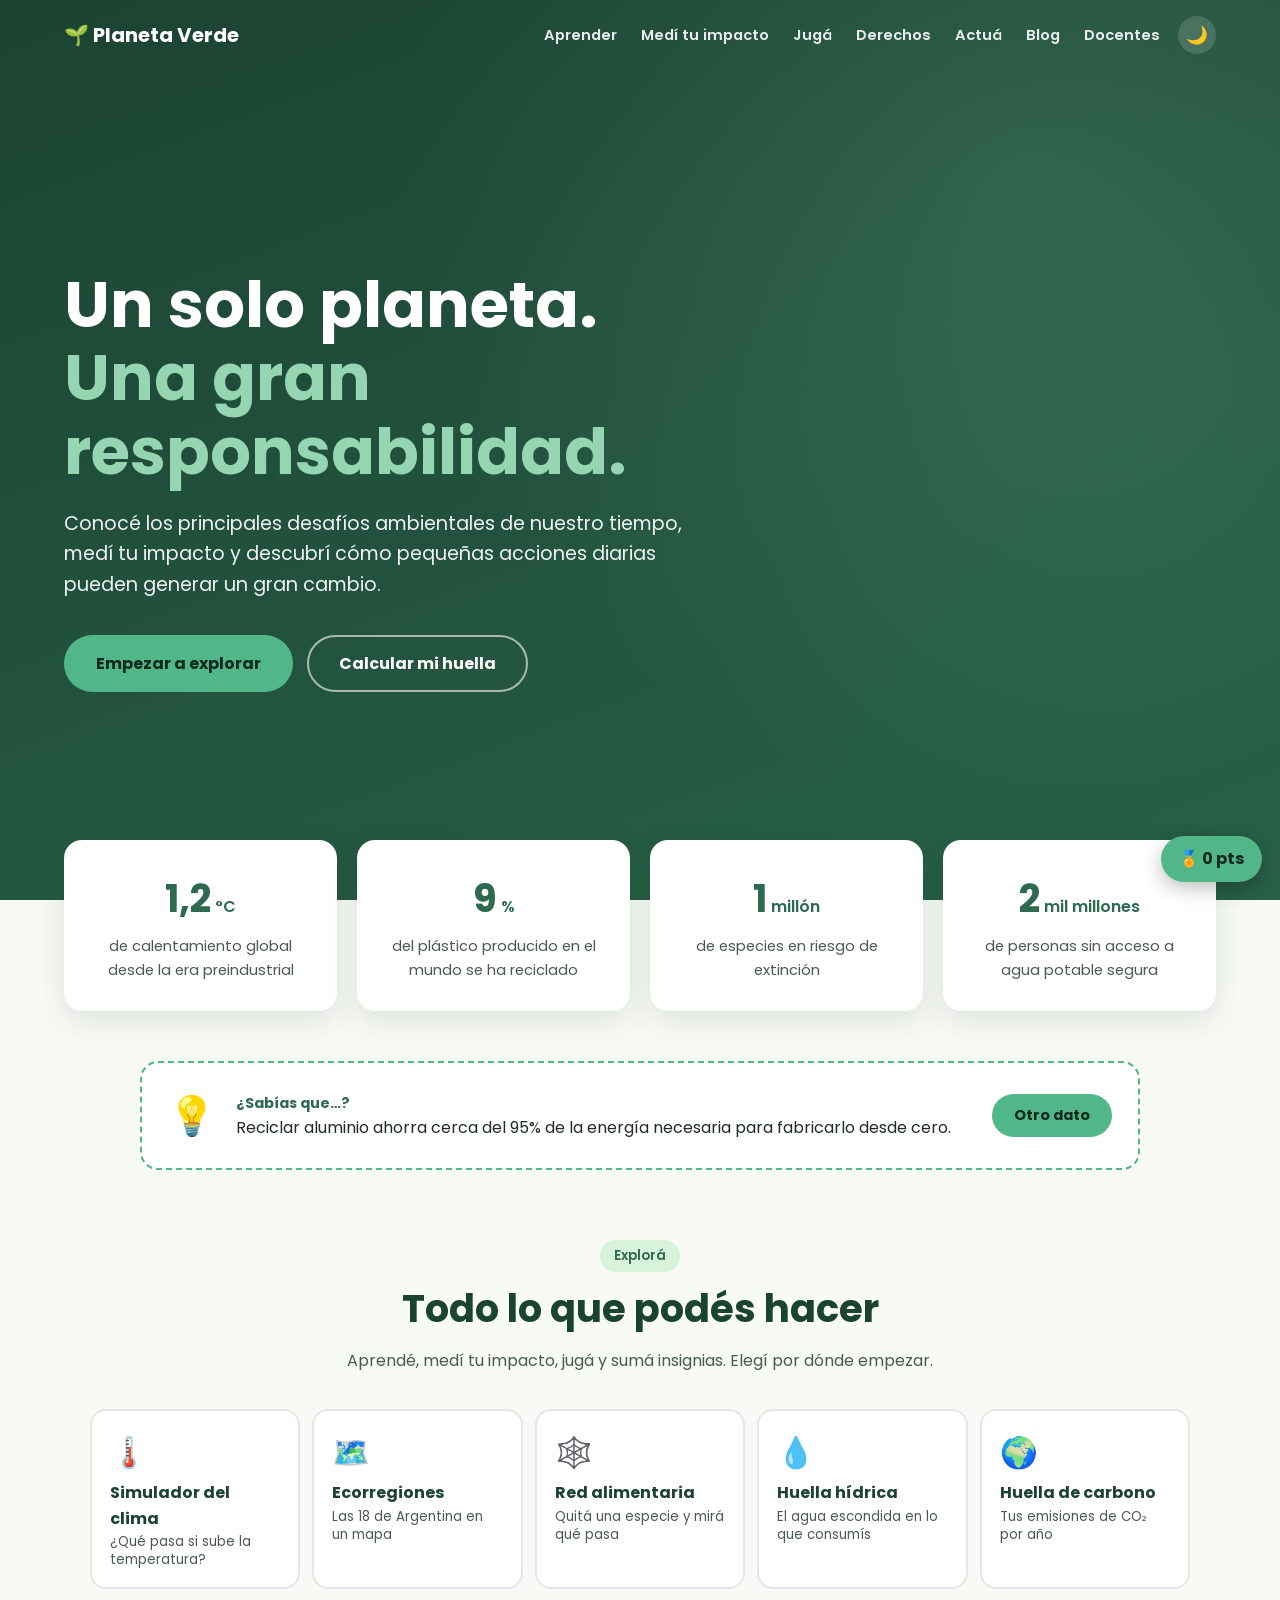
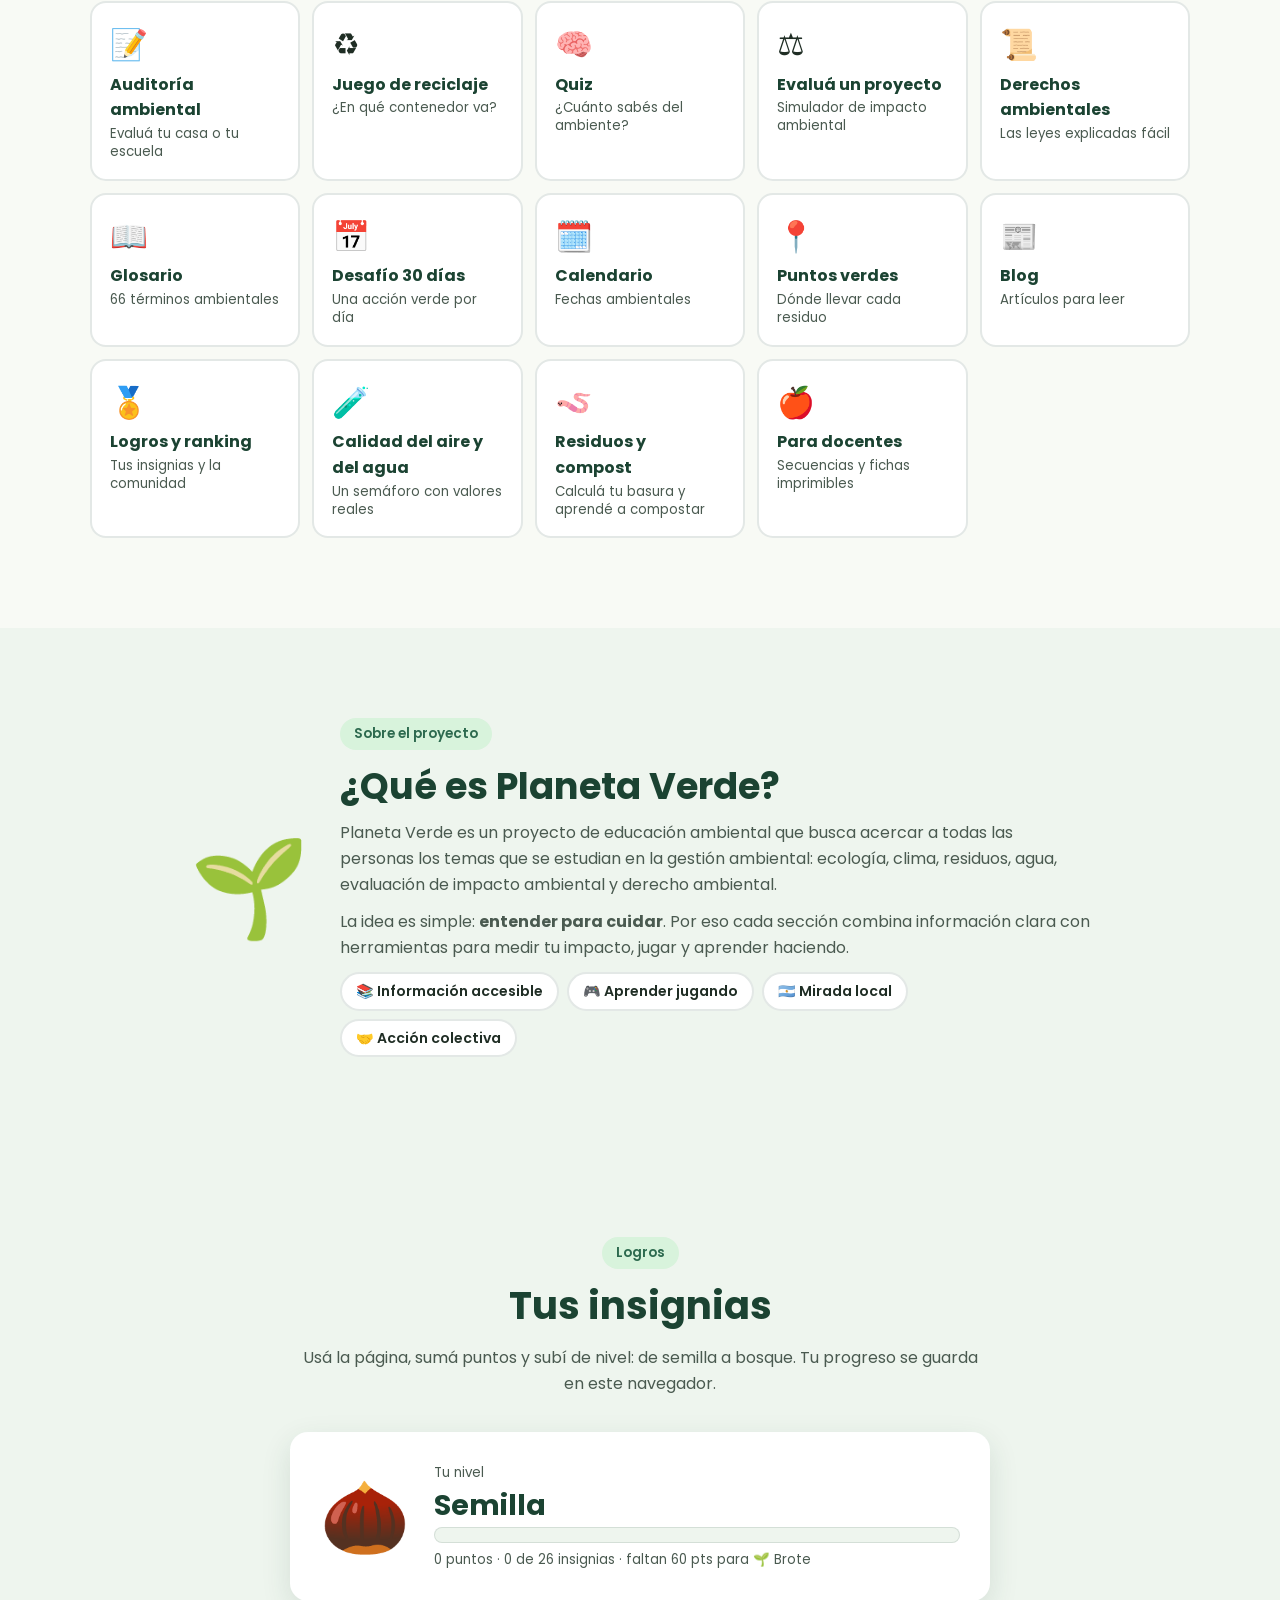
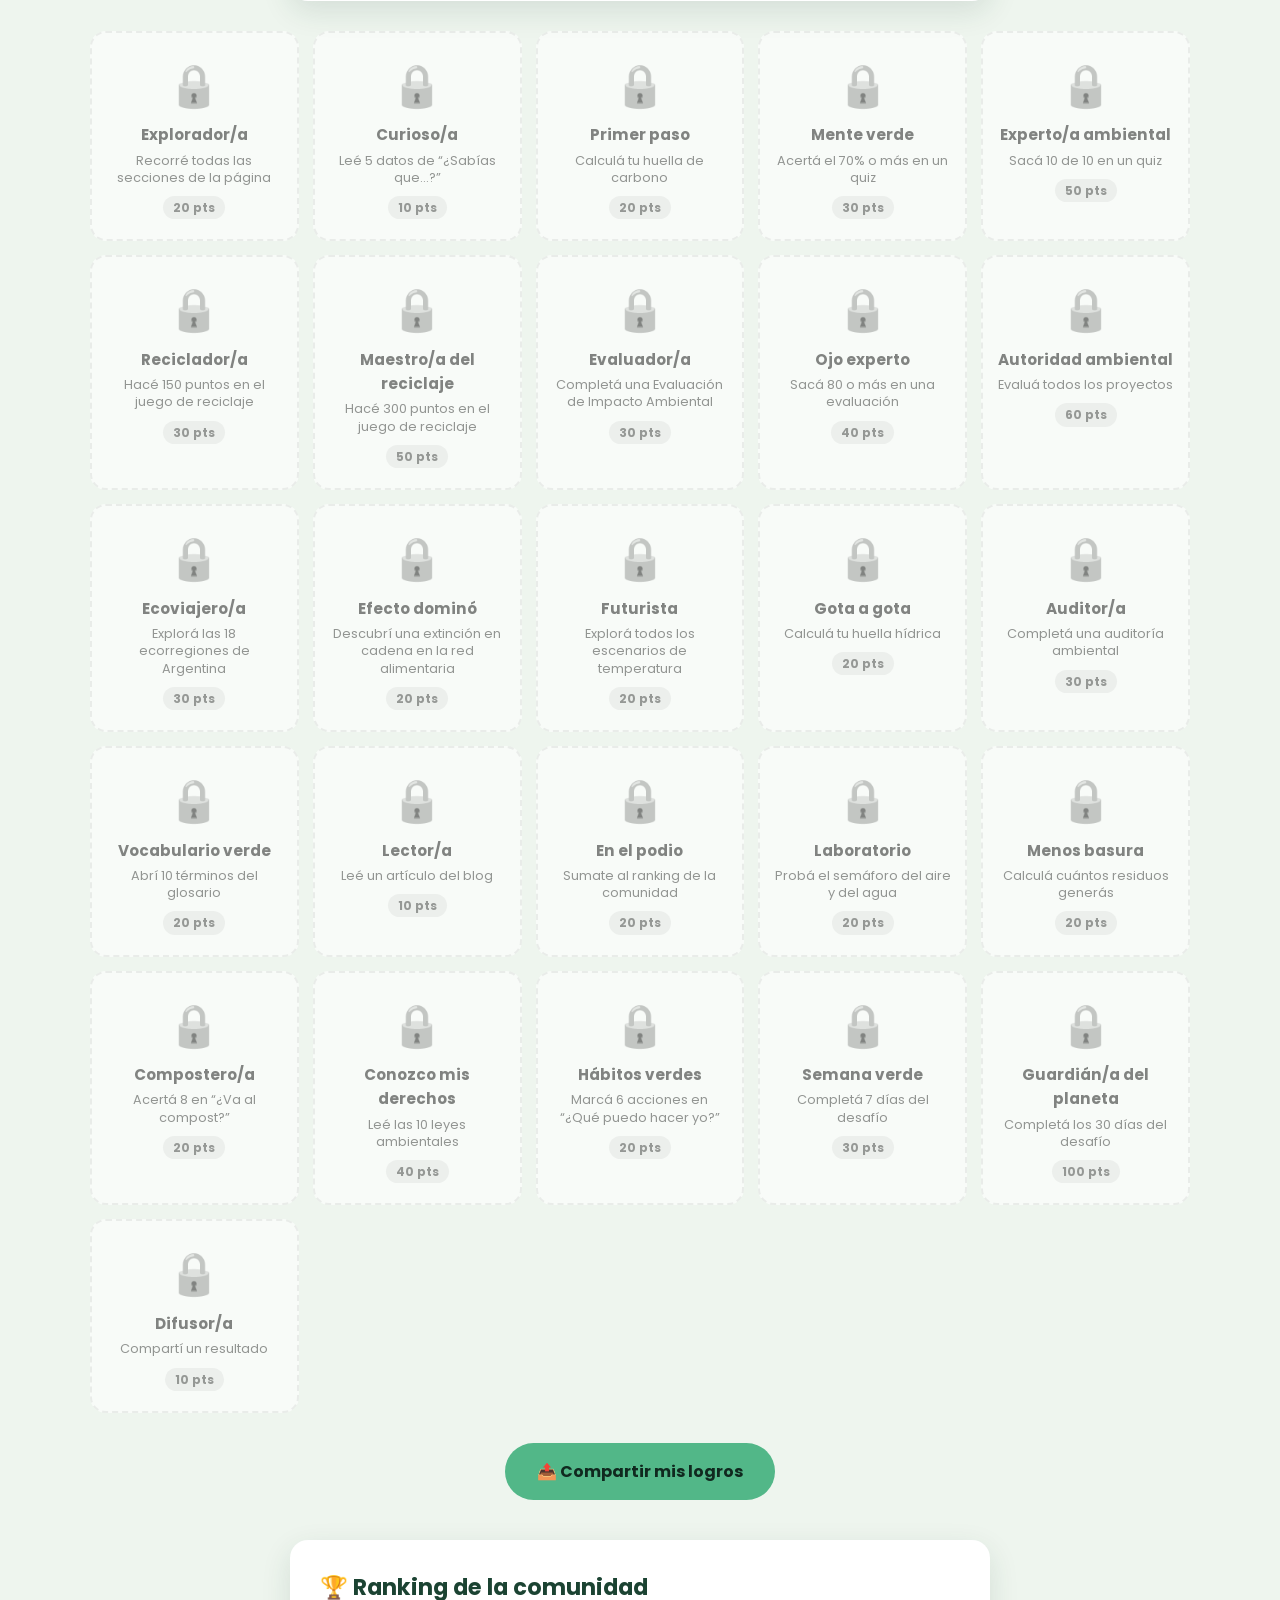
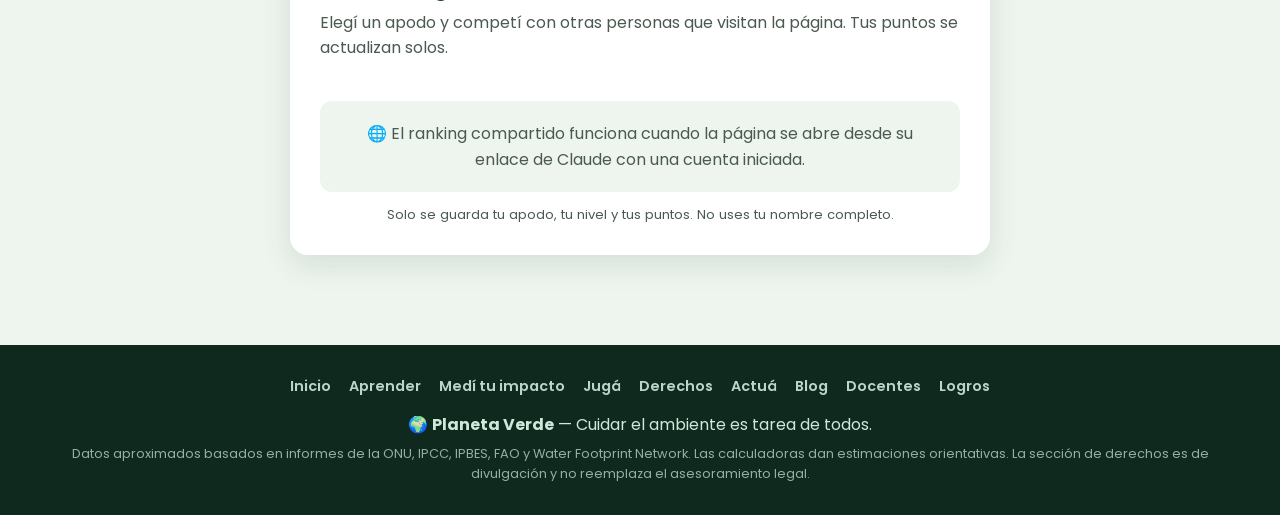
==== commit 3bd60020: "Dividir el sitio en 8 páginas, sumar contenidos nuevos y corregir errores Contenido nuevo: - Calidad" ====
--- a/index.html
+++ b/index.html
@@ -3,8 +3,8 @@
 <head>
   <meta charset="UTF-8">
   <meta name="viewport" content="width=device-width, initial-scale=1.0">
-  <title>Planeta Verde</title>
-  <meta name="description" content="Aprendé sobre el ambiente y medí tu impacto: calculadoras de huella de carbono e hídrica, simulador de Evaluación de Impacto Ambiental, ecorregiones de Argentina, derechos ambientales, juegos y desafíos.">
+  <title>Planeta Verde · Cuidemos nuestro ambiente</title>
+  <meta name="description" content="Aprendé sobre el ambiente y medí tu impacto: calculadoras de huella de carbono, hídrica y de residuos, simulador de Evaluación de Impacto Ambiental, ecorregiones de Argentina, derechos ambientales, juegos y recursos para docentes.">
   <meta name="theme-color" content="#1b4332">
   <meta property="og:type" content="website">
   <meta property="og:locale" content="es_AR">
@@ -17,42 +17,29 @@
   <link rel="preconnect" href="https://fonts.googleapis.com">
   <link rel="preconnect" href="https://fonts.gstatic.com" crossorigin>
   <link href="https://fonts.googleapis.com/css2?family=Poppins:wght@400;600;700&display=swap" rel="stylesheet">
+  <link rel="manifest" href="manifest.webmanifest">
+  <link rel="apple-touch-icon" href="icon-192.png">
   <link rel="stylesheet" href="style.css">
   <script>
     // Aplicar el tema guardado antes de pintar la página
+    document.documentElement.classList.add('js');
     try {
-      const t = localStorage.getItem('pv-theme');
-      if (t) document.documentElement.dataset.theme = t;
+      let t = localStorage.getItem('pv-theme');
+      try { t = JSON.parse(t); } catch (e) {}
+      if (t === 'dark' || t === 'light') document.documentElement.dataset.theme = t;
     } catch (e) {}
   </script>
 </head>
 <body>
 
   <header class="header" id="inicio">
-    <nav class="nav">
-      <a href="#inicio" class="logo">🌱 Planeta Verde</a>
-      <div class="nav-right">
-        <ul class="nav-links">
-          <li><a href="#explora">Explorá</a></li>
-          <li><a href="#ecorregiones">Ecorregiones</a></li>
-          <li><a href="#eia">Evaluá</a></li>
-          <li><a href="#derechos">Derechos</a></li>
-          <li><a href="#blog">Blog</a></li>
-          <li><a href="#logros">Logros</a></li>
-        </ul>
-        <button class="theme-toggle" id="themeToggle" aria-label="Cambiar modo claro u oscuro">🌙</button>
-        <button class="nav-toggle" aria-label="Abrir menú" aria-expanded="false">
-          <span></span><span></span><span></span>
-        </button>
-      </div>
-    </nav>
 
     <div class="hero">
       <h1>Un solo planeta.<br><span>Una gran responsabilidad.</span></h1>
       <p>Conocé los principales desafíos ambientales de nuestro tiempo, medí tu impacto y descubrí cómo pequeñas acciones diarias pueden generar un gran cambio.</p>
       <div class="hero-buttons">
-        <a href="#clima" class="btn">Empezar a explorar</a>
-        <a href="#calculadora" class="btn btn-ghost">Calcular mi huella</a>
+        <a href="aprender.html" class="btn">Empezar a explorar</a>
+        <a href="medi.html#calculadora" class="btn btn-ghost">Calcular mi huella</a>
       </div>
     </div>
   </header>
@@ -95,558 +82,26 @@
         <p>Aprendé, medí tu impacto, jugá y sumá insignias. Elegí por dónde empezar.</p>
       </div>
       <div class="hub-grid">
-        <a class="hub-card reveal" href="#simulador"><span>🌡️</span><strong>Simulador del clima</strong><small>¿Qué pasa si sube la temperatura?</small></a>
-        <a class="hub-card reveal" href="#ecorregiones"><span>🗺️</span><strong>Ecorregiones</strong><small>Las 18 de Argentina en un mapa</small></a>
-        <a class="hub-card reveal" href="#cadena"><span>🕸️</span><strong>Red alimentaria</strong><small>Quitá una especie y mirá qué pasa</small></a>
-        <a class="hub-card reveal" href="#hidrica"><span>💧</span><strong>Huella hídrica</strong><small>El agua escondida en lo que consumís</small></a>
-        <a class="hub-card reveal" href="#calculadora"><span>🌍</span><strong>Huella de carbono</strong><small>Tus emisiones de CO₂ por año</small></a>
-        <a class="hub-card reveal" href="#auditoria"><span>📝</span><strong>Auditoría ambiental</strong><small>Evaluá tu casa o tu escuela</small></a>
-        <a class="hub-card reveal" href="#juego"><span>♻️</span><strong>Juego de reciclaje</strong><small>¿En qué contenedor va?</small></a>
-        <a class="hub-card reveal" href="#quiz"><span>🧠</span><strong>Quiz</strong><small>¿Cuánto sabés del ambiente?</small></a>
-        <a class="hub-card reveal" href="#eia"><span>⚖️</span><strong>Evaluá un proyecto</strong><small>Simulador de impacto ambiental</small></a>
-        <a class="hub-card reveal" href="#derechos"><span>📜</span><strong>Derechos ambientales</strong><small>Las leyes explicadas fácil</small></a>
-        <a class="hub-card reveal" href="#glosario"><span>📖</span><strong>Glosario</strong><small>Más de 60 términos ambientales</small></a>
-        <a class="hub-card reveal" href="#desafio"><span>📅</span><strong>Desafío 30 días</strong><small>Una acción verde por día</small></a>
-        <a class="hub-card reveal" href="#calendario"><span>🗓️</span><strong>Calendario</strong><small>Fechas ambientales</small></a>
-        <a class="hub-card reveal" href="#puntos"><span>📍</span><strong>Puntos verdes</strong><small>Dónde llevar cada residuo</small></a>
-        <a class="hub-card reveal" href="#blog"><span>📰</span><strong>Blog</strong><small>Artículos para leer</small></a>
+        <a class="hub-card reveal" href="aprender.html#simulador"><span>🌡️</span><strong>Simulador del clima</strong><small>¿Qué pasa si sube la temperatura?</small></a>
+        <a class="hub-card reveal" href="aprender.html#ecorregiones"><span>🗺️</span><strong>Ecorregiones</strong><small>Las 18 de Argentina en un mapa</small></a>
+        <a class="hub-card reveal" href="aprender.html#cadena"><span>🕸️</span><strong>Red alimentaria</strong><small>Quitá una especie y mirá qué pasa</small></a>
+        <a class="hub-card reveal" href="medi.html#hidrica"><span>💧</span><strong>Huella hídrica</strong><small>El agua escondida en lo que consumís</small></a>
+        <a class="hub-card reveal" href="medi.html#calculadora"><span>🌍</span><strong>Huella de carbono</strong><small>Tus emisiones de CO₂ por año</small></a>
+        <a class="hub-card reveal" href="medi.html#auditoria"><span>📝</span><strong>Auditoría ambiental</strong><small>Evaluá tu casa o tu escuela</small></a>
+        <a class="hub-card reveal" href="juegos.html#juego"><span>♻️</span><strong>Juego de reciclaje</strong><small>¿En qué contenedor va?</small></a>
+        <a class="hub-card reveal" href="juegos.html#quiz"><span>🧠</span><strong>Quiz</strong><small>¿Cuánto sabés del ambiente?</small></a>
+        <a class="hub-card reveal" href="juegos.html#eia"><span>⚖️</span><strong>Evaluá un proyecto</strong><small>Simulador de impacto ambiental</small></a>
+        <a class="hub-card reveal" href="derechos.html#derechos"><span>📜</span><strong>Derechos ambientales</strong><small>Las leyes explicadas fácil</small></a>
+        <a class="hub-card reveal" href="derechos.html#glosario"><span>📖</span><strong>Glosario</strong><small>66 términos ambientales</small></a>
+        <a class="hub-card reveal" href="actua.html#desafio"><span>📅</span><strong>Desafío 30 días</strong><small>Una acción verde por día</small></a>
+        <a class="hub-card reveal" href="actua.html#calendario"><span>🗓️</span><strong>Calendario</strong><small>Fechas ambientales</small></a>
+        <a class="hub-card reveal" href="actua.html#puntos"><span>📍</span><strong>Puntos verdes</strong><small>Dónde llevar cada residuo</small></a>
+        <a class="hub-card reveal" href="blog.html#blog"><span>📰</span><strong>Blog</strong><small>Artículos para leer</small></a>
         <a class="hub-card reveal" href="#logros"><span>🏅</span><strong>Logros y ranking</strong><small>Tus insignias y la comunidad</small></a>
+        <a class="hub-card reveal" href="aprender.html#calidad"><span>🧪</span><strong>Calidad del aire y del agua</strong><small>Un semáforo con valores reales</small></a>
+        <a class="hub-card reveal" href="medi.html#residuos"><span>🪱</span><strong>Residuos y compost</strong><small>Calculá tu basura y aprendé a compostar</small></a>
+        <a class="hub-card reveal" href="docentes.html"><span>🍎</span><strong>Para docentes</strong><small>Secuencias y fichas imprimibles</small></a>
       </div>
-    </section>
-
-    <!-- APRENDER -->
-    <section class="section" id="clima">
-      <div class="section-text reveal">
-        <span class="tag">Cambio climático</span>
-        <h2>El planeta se está calentando</h2>
-        <p>La quema de combustibles fósiles (carbón, petróleo y gas) libera gases de efecto invernadero que atrapan el calor en la atmósfera. Esto provoca olas de calor más intensas, sequías, inundaciones y el derretimiento de los glaciares.</p>
-        <ul class="list">
-          <li>El transporte y la energía son las mayores fuentes de emisiones.</li>
-          <li>La deforestación reduce la capacidad del planeta de absorber CO₂.</li>
-          <li>Las energías renovables (solar, eólica) son parte clave de la solución.</li>
-        </ul>
-      </div>
-      <div class="section-card card-clima reveal">
-        <div class="big-icon">🌡️</div>
-      </div>
-    </section>
-
-    <!-- Antes y después -->
-    <section class="compare-section">
-      <div class="compare-head reveal">
-        <span class="tag">Antes y ahora</span>
-        <h2>Los glaciares retroceden</h2>
-        <p>Deslizá para comparar. Muchos glaciares del mundo perdieron gran parte de su hielo en las últimas décadas y dejaron lagos y roca al descubierto.</p>
-      </div>
-      <div class="compare reveal" id="compare">
-        <svg class="compare-img" viewBox="0 0 800 400" preserveAspectRatio="xMidYMid slice" aria-label="Ilustración de un glaciar pequeño en la actualidad">
-          <defs>
-            <linearGradient id="skyNow" x1="0" y1="0" x2="0" y2="1"><stop offset="0" stop-color="#f6c48b"/><stop offset="1" stop-color="#fbe3c2"/></linearGradient>
-          </defs>
-          <rect width="800" height="400" fill="url(#skyNow)"/>
-          <circle cx="650" cy="80" r="40" fill="#ffb347"/>
-          <polygon points="0,400 0,220 140,90 260,200 400,60 540,190 660,100 800,230 800,400" fill="#8a7a6a"/>
-          <polygon points="140,90 165,120 120,125" fill="#fff"/>
-          <polygon points="400,60 430,100 385,105 372,88" fill="#fff"/>
-          <polygon points="660,100 685,128 640,132" fill="#fff"/>
-          <polygon points="0,400 0,300 200,250 400,270 600,250 800,300 800,400" fill="#a08c74"/>
-          <ellipse cx="400" cy="340" rx="230" ry="40" fill="#4fb3d9"/>
-          <ellipse cx="400" cy="335" rx="170" ry="22" fill="#7cd0ec" opacity=".6"/>
-          <text x="770" y="385" text-anchor="end" class="svg-label">AHORA</text>
-        </svg>
-        <div class="compare-before" id="compareBefore">
-          <svg class="compare-img" viewBox="0 0 800 400" preserveAspectRatio="xMidYMid slice" aria-label="Ilustración de un glaciar grande en el pasado">
-            <defs>
-              <linearGradient id="skyThen" x1="0" y1="0" x2="0" y2="1"><stop offset="0" stop-color="#9fd8f5"/><stop offset="1" stop-color="#e3f5ff"/></linearGradient>
-            </defs>
-            <rect width="800" height="400" fill="url(#skyThen)"/>
-            <polygon points="0,400 0,220 140,90 260,200 400,60 540,190 660,100 800,230 800,400" fill="#7d8b99"/>
-            <polygon points="140,90 200,160 260,200 170,220 80,170" fill="#fff"/>
-            <polygon points="400,60 480,140 540,190 420,210 320,150" fill="#fff"/>
-            <polygon points="660,100 740,180 800,230 690,220 600,170" fill="#fff"/>
-            <path d="M0,400 L0,260 Q200,190 400,200 Q600,190 800,260 L800,400 Z" fill="#f2fbff"/>
-            <path d="M0,400 L0,310 Q200,260 400,270 Q600,260 800,310 L800,400 Z" fill="#d6effa"/>
-            <path d="M120,330 L260,300 M480,300 L640,330 M330,360 L470,350" stroke="#a9d8ee" stroke-width="4"/>
-            <text x="30" y="385" class="svg-label">ANTES</text>
-          </svg>
-        </div>
-        <div class="compare-line" id="compareLine"><span>⇆</span></div>
-        <input type="range" min="0" max="100" value="50" class="compare-range" id="compareRange" aria-label="Deslizar para comparar antes y ahora">
-      </div>
-      <p class="note">Ilustración con fines educativos.</p>
-    </section>
-
-    <!-- SIMULADOR DE TEMPERATURA -->
-    <section class="tool tool-alt" id="simulador">
-      <div class="tool-head reveal">
-        <span class="tag">Simulador</span>
-        <h2>¿Qué pasa si sube la temperatura?</h2>
-        <p>Elegí un escenario de calentamiento global y mirá cómo cambian el planeta y los riesgos, según los informes del IPCC.</p>
-      </div>
-      <div class="sim panel reveal">
-        <div class="sim-steps" id="simSteps"></div>
-        <input type="range" min="0" max="3" step="1" value="0" id="simRange" class="sim-range" aria-label="Elegir escenario de temperatura">
-        <svg id="simScene" class="sim-scene" viewBox="0 0 600 300" role="img" aria-label="Ilustración del escenario elegido"></svg>
-        <div id="simOut"></div>
-        <p class="note">Fuentes: IPCC, Sexto Informe de Evaluación (2021–2023) e Informe Especial sobre 1,5 °C (2018). Las frecuencias comparan con el clima de 1850–1900.</p>
-      </div>
-    </section>
-
-    <section class="section reverse" id="reciclaje">
-      <div class="section-text reveal">
-        <span class="tag">Reciclaje</span>
-        <h2>Reducir, reutilizar, reciclar</h2>
-        <p>Cada persona genera en promedio cerca de 1 kg de residuos por día. Separarlos correctamente permite que muchos materiales vuelvan a usarse en lugar de terminar en basurales.</p>
-        <div class="bins">
-          <div class="bin bin-yellow"><strong>Plásticos y latas</strong><small>Botellas, envases, latas limpias</small></div>
-          <div class="bin bin-blue"><strong>Papel y cartón</strong><small>Diarios, cajas, hojas</small></div>
-          <div class="bin bin-green"><strong>Vidrio</strong><small>Frascos y botellas</small></div>
-          <div class="bin bin-brown"><strong>Orgánicos</strong><small>Restos de comida, yerba, cáscaras</small></div>
-        </div>
-      </div>
-      <div class="section-card card-reciclaje reveal">
-        <div class="big-icon">♻️</div>
-      </div>
-    </section>
-
-    <section class="section" id="biodiversidad">
-      <div class="section-text reveal">
-        <span class="tag">Biodiversidad</span>
-        <h2>La vida en todas sus formas</h2>
-        <p>Plantas, animales, hongos y microorganismos forman ecosistemas que nos dan aire limpio, alimentos, medicinas y suelos fértiles. La pérdida de hábitats, la contaminación y las especies invasoras amenazan este equilibrio.</p>
-        <ul class="list">
-          <li>Las abejas y otros polinizadores son esenciales para gran parte de nuestros cultivos.</li>
-          <li>Los bosques albergan alrededor del 80% de las especies terrestres.</li>
-          <li>Proteger áreas naturales ayuda a conservar especies y a frenar el cambio climático.</li>
-        </ul>
-      </div>
-      <div class="section-card card-bio reveal">
-        <div class="big-icon">🦋</div>
-      </div>
-    </section>
-
-    <!-- ECORREGIONES -->
-    <section class="tool tool-alt" id="ecorregiones">
-      <div class="tool-head reveal">
-        <span class="tag">Ecología</span>
-        <h2>Las 18 ecorregiones de Argentina</h2>
-        <p>Argentina tiene una diversidad enorme: desde selvas subtropicales hasta hielos antárticos. Tocá cada punto para conocer su clima, su flora, su fauna y sus amenazas.</p>
-      </div>
-      <div class="eco reveal">
-        <div class="eco-map-wrap">
-          <svg id="ecoMap" class="eco-map" role="group" aria-label="Mapa de ecorregiones de Argentina"></svg>
-          <p class="note">Ubicación de los puntos aproximada. Contorno: Natural Earth.</p>
-        </div>
-        <div class="eco-side">
-          <div class="eco-info panel" id="ecoInfo" aria-live="polite"></div>
-          <p class="eco-count" id="ecoCount"></p>
-        </div>
-      </div>
-      <div class="eco-list" id="ecoList"></div>
-    </section>
-
-    <!-- RED ALIMENTARIA -->
-    <section class="tool" id="cadena">
-      <div class="tool-head reveal">
-        <span class="tag">Ecología</span>
-        <h2>La red alimentaria del pastizal</h2>
-        <p>En un ecosistema todo está conectado. Quitá una especie y descubrí el efecto dominó sobre las demás.</p>
-      </div>
-      <div class="web panel reveal">
-        <svg id="webSvg" class="web-svg" viewBox="0 0 700 430" role="group" aria-label="Red alimentaria del pastizal pampeano"></svg>
-        <div class="web-log" id="webLog" aria-live="polite"></div>
-        <div class="btn-row">
-          <button class="btn btn-small btn-outline" data-web="abejas">🐝 Probar sin abejas</button>
-          <button class="btn btn-small btn-outline" data-web="puma,zorro">🦊 Sin grandes depredadores</button>
-          <button class="btn btn-small btn-outline" data-web="pastos">🌾 Sin pastos</button>
-          <button class="btn btn-small" id="webReset">🔁 Restaurar ecosistema</button>
-        </div>
-      </div>
-      <p class="note">Red simplificada con fines educativos.</p>
-    </section>
-
-    <section class="section reverse" id="agua">
-      <div class="section-text reveal">
-        <span class="tag">Agua</span>
-        <h2>Un recurso más escaso de lo que parece</h2>
-        <p>Aunque el 70% del planeta está cubierto de agua, solo alrededor del 2,5% es agua dulce, y la mayor parte está congelada. Cuidarla es fundamental para la vida y la producción de alimentos.</p>
-        <ul class="list">
-          <li>Una canilla que gotea puede desperdiciar miles de litros al año.</li>
-          <li>Una ducha de 5 minutos usa mucha menos agua que un baño de inmersión.</li>
-          <li>No tirar aceites ni químicos por el desagüe evita contaminar ríos.</li>
-        </ul>
-      </div>
-      <div class="section-card card-agua reveal">
-        <div class="big-icon">💧</div>
-      </div>
-    </section>
-
-    <!-- HUELLA HÍDRICA -->
-    <section class="tool tool-alt" id="hidrica">
-      <div class="tool-head reveal">
-        <span class="tag">Agua</span>
-        <h2>Tu huella hídrica</h2>
-        <p>Casi toda el agua que usamos está “escondida” en lo que comemos y compramos. Mové los controles según tu consumo habitual.</p>
-      </div>
-      <div class="water reveal">
-        <form class="water-form panel" id="waterForm" onsubmit="return false"></form>
-        <div class="water-out panel" id="waterOut"></div>
-      </div>
-      <h3 class="sub-head reveal">¿Cuánta agua hay en…?</h3>
-      <div class="flips" id="waterCards"></div>
-      <p class="note">Valores promedio mundiales aproximados (Water Footprint Network). Varían según el lugar y la forma de producción.</p>
-    </section>
-
-    <!-- CALCULADORA -->
-    <section class="tool" id="calculadora">
-      <div class="tool-head reveal">
-        <span class="tag">Calculadora</span>
-        <h2>¿Cuál es tu huella de carbono?</h2>
-        <p>Respondé 7 preguntas y obtené una estimación de cuánto CO₂ generás por año.</p>
-      </div>
-      <form class="calc panel reveal" id="calcForm"></form>
-      <div class="calc-result panel" id="calcResult" hidden></div>
-    </section>
-
-    <!-- AUDITORÍA -->
-    <section class="tool" id="auditoria">
-      <div class="tool-head reveal">
-        <span class="tag">Auditoría ambiental</span>
-        <h2>Auditá tu casa, escuela u oficina</h2>
-        <p>Respondé 24 preguntas sobre energía, agua, residuos, consumo, movilidad y espacios verdes. Vas a recibir una calificación y un plan de mejora que podés descargar o imprimir.</p>
-      </div>
-      <div class="audit panel reveal">
-        <div class="audit-setup">
-          <label>Tipo de lugar
-            <select id="auditType">
-              <option value="hogar">🏠 Hogar</option>
-              <option value="escuela">🏫 Escuela o institución</option>
-              <option value="oficina">🏢 Oficina o comercio</option>
-            </select>
-          </label>
-          <label>Nombre del lugar (opcional)
-            <input type="text" id="auditPlace" maxlength="60" placeholder="Ej.: Escuela N.º 12">
-          </label>
-        </div>
-        <form id="auditForm"></form>
-      </div>
-      <div class="audit-out panel" id="auditOut" hidden></div>
-    </section>
-
-    <!-- JUEGO -->
-    <section class="tool tool-alt" id="juego">
-      <div class="tool-head reveal">
-        <span class="tag">Juego</span>
-        <h2>¿En qué contenedor va?</h2>
-        <p>Tenés 60 segundos. Tocá el contenedor correcto para cada residuo: +10 si acertás, −5 si te equivocás.</p>
-      </div>
-      <div class="game reveal" id="game">
-        <div class="game-bar">
-          <span>⏱️ <strong id="gameTime">60</strong> s</span>
-          <span>⭐ <strong id="gameScore">0</strong> pts</span>
-          <span>🏆 Récord: <strong id="gameBest">0</strong></span>
-        </div>
-        <div class="game-stage">
-          <div class="game-item" id="gameItem">
-            <span class="game-emoji">♻️</span>
-            <span class="game-name">¿Listo para jugar?</span>
-          </div>
-          <p class="game-feedback" id="gameFeedback" aria-live="polite"></p>
-          <button class="btn" id="gameStart">Empezar</button>
-        </div>
-        <div class="game-bins" id="gameBins">
-          <button class="gbin bin-yellow" data-bin="amarillo" disabled>🟡<span>Plásticos y latas</span></button>
-          <button class="gbin bin-blue" data-bin="azul" disabled>🔵<span>Papel y cartón</span></button>
-          <button class="gbin bin-green" data-bin="verde" disabled>🟢<span>Vidrio</span></button>
-          <button class="gbin bin-brown" data-bin="marron" disabled>🟤<span>Orgánicos</span></button>
-          <button class="gbin bin-red" data-bin="especial" disabled>🔴<span>Punto especial</span></button>
-        </div>
-        <p class="note">Los colores de los contenedores pueden variar según tu ciudad.</p>
-      </div>
-    </section>
-
-    <!-- QUIZ -->
-    <section class="tool" id="quiz">
-      <div class="tool-head reveal">
-        <span class="tag">Quiz</span>
-        <h2>¿Cuánto sabés del ambiente?</h2>
-        <p>10 preguntas. Después de cada una vas a ver la explicación.</p>
-      </div>
-      <div class="quiz panel reveal" id="quizBox"></div>
-    </section>
-
-    <!-- EVALUÁ UN PROYECTO (EIA) -->
-    <section class="tool tool-alt" id="eia">
-      <div class="tool-head reveal">
-        <span class="tag">Evaluación de Impacto Ambiental</span>
-        <h2>Evaluá un proyecto</h2>
-        <p>Ponete en el lugar de un equipo evaluador: analizá proyectos reales simplificados, identificá sus impactos, elegí medidas y tomá una decisión.</p>
-      </div>
-
-      <div class="eia-intro reveal">
-        <div class="eia-intro-text">
-          <h3>¿Qué es una EIA?</h3>
-          <p>La <strong>Evaluación de Impacto Ambiental</strong> es un procedimiento obligatorio en Argentina para obras o actividades que puedan degradar el ambiente de forma significativa (Ley General del Ambiente 25.675, artículos 11 a 13). Antes de aprobar un proyecto, la autoridad analiza qué efectos tendrá y cómo prevenirlos.</p>
-        </div>
-        <ol class="eia-steps">
-          <li><span>🔍</span><strong>Identificar</strong><small>¿Qué impactos puede causar?</small></li>
-          <li><span>🛡️</span><strong>Mitigar</strong><small>¿Qué medidas los evitan o reducen?</small></li>
-          <li><span>🗣️</span><strong>Participar</strong><small>La comunidad opina en audiencias públicas</small></li>
-          <li><span>⚖️</span><strong>Decidir</strong><small>Aprobar, condicionar, pedir estudios o rechazar</small></li>
-        </ol>
-      </div>
-
-      <div class="eia panel reveal" id="eiaBox"></div>
-      <p class="note">Casos ficticios y simplificados con fines educativos.</p>
-    </section>
-
-    <!-- DERECHOS AMBIENTALES -->
-    <section class="tool" id="derechos">
-      <div class="tool-head reveal">
-        <span class="tag">Derecho ambiental</span>
-        <h2>Tus derechos ambientales</h2>
-        <p>En Argentina, el ambiente sano es un derecho de todas las personas. Conocé las normas más importantes explicadas en lenguaje simple.</p>
-      </div>
-
-      <blockquote class="constitution reveal">
-        <span class="const-label">Constitución Nacional · Artículo 41</span>
-        <p>“Todos los habitantes gozan del derecho a un ambiente sano, equilibrado, apto para el desarrollo humano y para que las actividades productivas satisfagan las necesidades presentes sin comprometer las de las generaciones futuras; y tienen el deber de preservarlo. El daño ambiental generará prioritariamente la obligación de recomponer, según lo establezca la ley.”</p>
-        <small>Incorporado en la reforma constitucional de 1994. El artículo 43 permite, además, presentar una acción de <strong>amparo</strong> para proteger el ambiente.</small>
-      </blockquote>
-
-      <h3 class="sub-head reveal">Las leyes clave</h3>
-      <p class="sub-intro reveal">Tocá cada ley para leer de qué se trata. <span id="rightsCount">0 de 10 leídas</span></p>
-
-      <div class="laws" id="laws">
-        <details class="law reveal">
-          <summary><span class="law-icon">🌎</span><span class="law-title"><small>Ley 25.675 · 2002</small>Ley General del Ambiente</span></summary>
-          <div class="law-body">
-            <p>Es la ley “madre”: fija los <strong>presupuestos mínimos</strong> de protección ambiental que rigen en todo el país.</p>
-            <ul>
-              <li>Establece los principios de la política ambiental (preventivo, precautorio, equidad intergeneracional y otros).</li>
-              <li>Obliga a hacer una <strong>Evaluación de Impacto Ambiental</strong> antes de obras que puedan dañar el ambiente.</li>
-              <li>Garantiza el <strong>acceso a la información</strong> y la <strong>participación ciudadana</strong>, por ejemplo en audiencias públicas.</li>
-              <li>Quien cause un daño ambiental debe <strong>recomponerlo</strong>.</li>
-            </ul>
-            <p class="law-why">👉 <strong>Por qué te importa:</strong> te da derecho a opinar sobre proyectos que afectan tu entorno.</p>
-          </div>
-        </details>
-
-        <details class="law reveal">
-          <summary><span class="law-icon">🌳</span><span class="law-title"><small>Ley 26.331 · 2007</small>Ley de Bosques Nativos</span></summary>
-          <div class="law-body">
-            <p>Protege los bosques nativos y obliga a cada provincia a hacer un <strong>ordenamiento territorial</strong> de sus bosques en tres categorías:</p>
-            <ul>
-              <li>🔴 <strong>Categoría I (rojo):</strong> muy alto valor de conservación, no se pueden transformar.</li>
-              <li>🟡 <strong>Categoría II (amarillo):</strong> uso sostenible, turismo, investigación.</li>
-              <li>🟢 <strong>Categoría III (verde):</strong> pueden transformarse parcialmente, con autorización.</li>
-            </ul>
-            <p>Crea un fondo para compensar a quienes conservan bosques.</p>
-            <p class="law-why">👉 <strong>Por qué te importa:</strong> los desmontes ilegales pueden denunciarse.</p>
-          </div>
-        </details>
-
-        <details class="law reveal">
-          <summary><span class="law-icon">🏔️</span><span class="law-title"><small>Ley 26.639 · 2010</small>Ley de Glaciares</span></summary>
-          <div class="law-body">
-            <p>Protege los glaciares y el ambiente periglacial como <strong>reservas de agua dulce</strong>.</p>
-            <ul>
-              <li>Prohíbe actividades que puedan afectarlos, como la minería y la explotación de hidrocarburos en esas zonas.</li>
-              <li>Crea el <strong>Inventario Nacional de Glaciares</strong>, a cargo del IANIGLA (CONICET).</li>
-            </ul>
-            <p class="law-why">👉 <strong>Por qué te importa:</strong> muchas ciudades dependen del agua de deshielo.</p>
-          </div>
-        </details>
-
-        <details class="law reveal">
-          <summary><span class="law-icon">🗑️</span><span class="law-title"><small>Ley 25.916 · 2004</small>Gestión de Residuos Domiciliarios</span></summary>
-          <div class="law-body">
-            <p>Establece cómo deben gestionarse los residuos que generamos en casa, en todas sus etapas: generación, disposición inicial, recolección, transferencia, tratamiento y disposición final.</p>
-            <ul>
-              <li>Los municipios son responsables de la gestión.</li>
-              <li>Promueve la valorización (reciclaje, reutilización) y reducir lo que va a disposición final.</li>
-            </ul>
-            <p class="law-why">👉 <strong>Por qué te importa:</strong> separar en casa es el primer eslabón de la cadena.</p>
-          </div>
-        </details>
-
-        <details class="law reveal">
-          <summary><span class="law-icon">☣️</span><span class="law-title"><small>Ley 24.051 · 1992</small>Residuos Peligrosos</span></summary>
-          <div class="law-body">
-            <p>Regula la generación, manipulación, transporte, tratamiento y disposición final de residuos peligrosos (químicos, industriales, patogénicos).</p>
-            <ul>
-              <li>Quien genera un residuo peligroso es <strong>responsable</strong> de él.</li>
-              <li>Crea un registro de generadores y operadores.</li>
-              <li>Establece sanciones penales por contaminar con estos residuos.</li>
-            </ul>
-            <p class="law-why">👉 <strong>Por qué te importa:</strong> protege el agua y el suelo de sustancias tóxicas.</p>
-          </div>
-        </details>
-
-        <details class="law reveal">
-          <summary><span class="law-icon">📂</span><span class="law-title"><small>Ley 25.831 · 2004</small>Acceso a la Información Ambiental</span></summary>
-          <div class="law-body">
-            <p>Toda persona puede pedir información ambiental a organismos públicos <strong>sin explicar para qué</strong> la quiere.</p>
-            <ul>
-              <li>El acceso es gratuito (salvo costos de copias).</li>
-              <li>El organismo debe responder en un plazo máximo de <strong>30 días hábiles</strong>.</li>
-            </ul>
-            <p class="law-why">👉 <strong>Por qué te importa:</strong> podés saber qué se vierte en tu río o cómo está el aire de tu ciudad.</p>
-          </div>
-        </details>
-
-        <details class="law reveal">
-          <summary><span class="law-icon">🤝</span><span class="law-title"><small>Ley 27.566 · 2020</small>Acuerdo de Escazú</span></summary>
-          <div class="law-body">
-            <p>Tratado regional de América Latina y el Caribe que Argentina aprobó por ley. Garantiza tres derechos de acceso:</p>
-            <ul>
-              <li>📄 Acceso a la <strong>información</strong> ambiental.</li>
-              <li>🗣️ <strong>Participación</strong> pública en decisiones ambientales.</li>
-              <li>⚖️ Acceso a la <strong>justicia</strong> en asuntos ambientales.</li>
-            </ul>
-            <p>Es el primer tratado del mundo con disposiciones para proteger a las <strong>personas defensoras del ambiente</strong>.</p>
-          </div>
-        </details>
-
-        <details class="law reveal">
-          <summary><span class="law-icon">🎓</span><span class="law-title"><small>Ley 27.621 · 2021</small>Educación Ambiental Integral</span></summary>
-          <div class="law-body">
-            <p>Establece la educación ambiental como política pública en todo el país, en todos los niveles educativos y también fuera de la escuela.</p>
-            <p class="law-why">👉 <strong>Por qué te importa:</strong> aprender sobre el ambiente es un derecho.</p>
-          </div>
-        </details>
-
-        <details class="law reveal">
-          <summary><span class="law-icon">🏛️</span><span class="law-title"><small>Ley 27.592 · 2020</small>Ley Yolanda</span></summary>
-          <div class="law-body">
-            <p>Obliga a que todas las personas que trabajan en la función pública, en los tres poderes del Estado, reciban <strong>capacitación en ambiente y desarrollo sostenible</strong>.</p>
-            <p>Lleva el nombre de Yolanda Ortiz, la primera secretaria de Recursos Naturales y Ambiente Humano de Argentina y de América Latina.</p>
-          </div>
-        </details>
-
-        <details class="law reveal">
-          <summary><span class="law-icon">🔥</span><span class="law-title"><small>Ley 26.562 · 2009</small>Control de Quemas</span></summary>
-          <div class="law-body">
-            <p>Prohíbe hacer quemas (por ejemplo, para limpiar campos) <strong>sin autorización</strong> de la autoridad local.</p>
-            <p class="law-why">👉 <strong>Por qué te importa:</strong> las quemas sin control causan incendios y humo que afecta la salud.</p>
-          </div>
-        </details>
-      </div>
-
-      <h3 class="sub-head reveal">Los principios de la política ambiental</h3>
-      <p class="sub-intro reveal">Según el artículo 4 de la Ley General del Ambiente, toda decisión ambiental debe respetar estos principios:</p>
-      <div class="principles">
-        <div class="principle reveal"><strong>🛡️ Preventivo</strong><span>Los problemas ambientales se atienden antes de que ocurran.</span></div>
-        <div class="principle reveal"><strong>⚠️ Precautorio</strong><span>Si hay peligro de daño grave, la falta de certeza científica no es excusa para no actuar.</span></div>
-        <div class="principle reveal"><strong>👶 Equidad intergeneracional</strong><span>Hay que cuidar el ambiente también para las generaciones futuras.</span></div>
-        <div class="principle reveal"><strong>📈 Progresividad</strong><span>Los objetivos ambientales se alcanzan de forma gradual, con metas.</span></div>
-        <div class="principle reveal"><strong>💼 Responsabilidad</strong><span>Quien genera un daño ambiental debe hacerse cargo de prevenirlo y recomponerlo.</span></div>
-        <div class="principle reveal"><strong>🏛️ Subsidiariedad</strong><span>El Estado nacional colabora y, si hace falta, participa junto a provincias y municipios.</span></div>
-        <div class="principle reveal"><strong>♻️ Sustentabilidad</strong><span>El desarrollo económico y social no debe comprometer los recursos naturales.</span></div>
-        <div class="principle reveal"><strong>🤲 Solidaridad</strong><span>Cada jurisdicción es responsable de los efectos que cause más allá de sus límites.</span></div>
-        <div class="principle reveal"><strong>🤝 Cooperación</strong><span>Los recursos compartidos se gestionan en forma equitativa y conjunta.</span></div>
-        <div class="principle reveal"><strong>🔗 Congruencia</strong><span>Las leyes provinciales y municipales deben adecuarse a esta ley.</span></div>
-      </div>
-
-      <h3 class="sub-head reveal">¿Viste un problema ambiental? Qué podés hacer</h3>
-      <div class="steps">
-        <div class="step reveal"><span class="step-num">1</span><h4>Registrá</h4><p>Sacá fotos o videos, anotá fecha, hora y lugar exacto.</p></div>
-        <div class="step reveal"><span class="step-num">2</span><h4>Pedí información</h4><p>Con la Ley 25.831 podés pedir datos al organismo responsable. Tienen 30 días hábiles para responder.</p></div>
-        <div class="step reveal"><span class="step-num">3</span><h4>Denunciá</h4><p>Ante la autoridad ambiental de tu municipio o provincia, o en la Defensoría del Pueblo.</p></div>
-        <div class="step reveal"><span class="step-num">4</span><h4>Organizate</h4><p>Sumate a vecinos u organizaciones. Ante un daño grave, existe la acción de amparo ambiental.</p></div>
-      </div>
-      <p class="note">Información de divulgación con resúmenes simplificados. No reemplaza el asesoramiento legal profesional.</p>
-    </section>
-
-    <!-- GLOSARIO -->
-    <section class="tool tool-alt" id="glosario">
-      <div class="tool-head reveal">
-        <span class="tag">Glosario</span>
-        <h2>Glosario ambiental</h2>
-        <p>Los términos más usados en ecología, clima, residuos, gestión y derecho ambiental, explicados en pocas palabras.</p>
-      </div>
-      <div class="gloss panel reveal">
-        <input type="search" id="glSearch" class="gl-search" placeholder="🔍 Buscar un término… (ej.: humedal, lixiviado, precautorio)" aria-label="Buscar en el glosario">
-        <div class="gl-cats" id="glCats"></div>
-        <p class="gl-count" id="glCount"></p>
-        <div class="gl-list" id="glList"></div>
-      </div>
-    </section>
-
-    <!-- CHECKLIST -->
-    <section class="actions" id="acciones">
-      <h2 class="reveal">¿Qué puedo hacer yo?</h2>
-      <p class="actions-intro reveal">Marcá las acciones que ya hacés y descubrí tu nivel de compromiso con el planeta.</p>
-      <div class="action-grid">
-        <label class="action reveal"><input type="checkbox"><span class="action-icon">🚲</span><span>Camino, uso bici o transporte público</span></label>
-        <label class="action reveal"><input type="checkbox"><span class="action-icon">💡</span><span>Apago las luces que no uso</span></label>
-        <label class="action reveal"><input type="checkbox"><span class="action-icon">🛍️</span><span>Llevo mi propia bolsa para hacer las compras</span></label>
-        <label class="action reveal"><input type="checkbox"><span class="action-icon">♻️</span><span>Separo los residuos en casa</span></label>
-        <label class="action reveal"><input type="checkbox"><span class="action-icon">🚿</span><span>Me ducho en menos de 5 minutos</span></label>
-        <label class="action reveal"><input type="checkbox"><span class="action-icon">🌳</span><span>Planté un árbol o cuido plantas</span></label>
-        <label class="action reveal"><input type="checkbox"><span class="action-icon">🥤</span><span>Evito plásticos de un solo uso</span></label>
-        <label class="action reveal"><input type="checkbox"><span class="action-icon">🥕</span><span>Compro productos locales y de estación</span></label>
-      </div>
-      <div class="progress-wrap">
-        <div class="progress"><div class="progress-bar" id="progressBar"></div></div>
-        <p class="progress-text" id="progressText">Marcá al menos una acción para empezar 🌱</p>
-      </div>
-    </section>
-
-    <!-- DESAFÍO 30 DÍAS -->
-    <section class="tool" id="desafio">
-      <div class="tool-head reveal">
-        <span class="tag">Desafío</span>
-        <h2>30 días por el planeta</h2>
-        <p>Una acción por día. Tocá cada día cuando lo cumplas: tu avance se guarda en este navegador.</p>
-      </div>
-      <div class="challenge-top reveal">
-        <div class="progress progress-light"><div class="progress-bar" id="chBar"></div></div>
-        <p id="chText" class="ch-text">0 de 30 días completados</p>
-      </div>
-      <div class="challenge-grid" id="chGrid"></div>
-      <div class="center"><button class="btn btn-outline btn-small" id="chReset">Reiniciar desafío</button></div>
-    </section>
-
-    <!-- CALENDARIO -->
-    <section class="tool tool-alt" id="calendario">
-      <div class="tool-head reveal">
-        <span class="tag">Calendario</span>
-        <h2>Fechas ambientales</h2>
-        <p>Días internacionales para recordar, participar y difundir.</p>
-      </div>
-      <div class="next-date reveal" id="nextDate"></div>
-      <div class="dates" id="dates"></div>
-    </section>
-
-    <!-- PUNTOS VERDES -->
-    <section class="tool" id="puntos">
-      <div class="tool-head reveal">
-        <span class="tag">Puntos verdes</span>
-        <h2>¿Dónde llevo cada cosa?</h2>
-        <p>Algunos residuos no van a la basura común ni a los contenedores de la calle. Así se descartan correctamente:</p>
-      </div>
-      <div class="points">
-        <div class="point reveal"><span class="point-icon">🔋</span><h3>Pilas y baterías</h3><p>Guardalas en una botella cerrada y llevalas a un punto de recolección de pilas (muchos supermercados y municipios tienen).</p></div>
-        <div class="point reveal"><span class="point-icon">📱</span><h3>Electrónicos</h3><p>Celulares, cargadores y computadoras viejas van a puntos de recolección de RAEE o campañas de reciclaje electrónico.</p></div>
-        <div class="point reveal"><span class="point-icon">🛢️</span><h3>Aceite de cocina</h3><p>Dejalo enfriar, guardalo en una botella de plástico cerrada y llevalo a un punto de acopio. Nunca por la pileta.</p></div>
-        <div class="point reveal"><span class="point-icon">💊</span><h3>Medicamentos vencidos</h3><p>Muchas farmacias reciben remedios vencidos para descartarlos de forma segura.</p></div>
-        <div class="point reveal"><span class="point-icon">👕</span><h3>Ropa y textiles</h3><p>Si está en buen estado, donala. Si no, buscá contenedores de reciclaje textil.</p></div>
-        <div class="point reveal"><span class="point-icon">💡</span><h3>Lámparas</h3><p>Las lámparas de bajo consumo contienen mercurio: van a puntos limpios o puntos verdes especiales.</p></div>
-      </div>
-      <div class="center reveal">
-        <a class="btn" href="https://www.google.com/maps/search/punto+verde+reciclaje" target="_blank" rel="noopener">📍 Buscar puntos verdes cerca de mí</a>
-      </div>
-    </section>
-
-    <!-- BLOG -->
-    <section class="tool" id="blog">
-      <div class="tool-head reveal">
-        <span class="tag">Blog</span>
-        <h2>Artículos</h2>
-        <p>Lecturas cortas para entender mejor los temas ambientales.</p>
-      </div>
-      <div class="blog-grid" id="blogGrid"></div>
     </section>
 
     <!-- SOBRE EL PROYECTO -->
@@ -695,23 +150,19 @@
     </section>
   </main>
 
-  <a href="#logros" class="fab" id="fab" aria-label="Ver mis logros">🏅 <span id="fabPts">0</span> pts</a>
-  <div class="toasts" id="toasts" aria-live="polite"></div>
-
-  <footer class="footer">
-    <p>🌍 <strong>Planeta Verde</strong> — Cuidar el ambiente es tarea de todos.</p>
-    <p class="small">Datos aproximados basados en informes de la ONU, IPCC, IPBES y FAO. La calculadora da una estimación orientativa. La sección de derechos es de divulgación y no reemplaza el asesoramiento legal.</p>
-  </footer>
-
+  <script src="layout.js"></script>
   <script src="achievements.js"></script>
   <script src="script.js"></script>
   <script src="eia.js"></script>
   <script src="ecoregiones.js"></script>
   <script src="foodweb.js"></script>
   <script src="clima-agua.js"></script>
+  <script src="calidad.js"></script>
+  <script src="residuos.js"></script>
   <script src="audit.js"></script>
   <script src="glossary.js"></script>
   <script src="blog.js"></script>
+  <script src="docentes.js"></script>
   <script src="ranking.js"></script>
 </body>
 </html>
--- a/style.css
+++ b/style.css
@@ -381,6 +381,7 @@
   opacity: 0;
   cursor: ew-resize;
   margin: 0;
+  touch-action: pan-y; /* permite seguir bajando la página en el celular */
 }
 
 .note { text-align: center; font-size: 0.82rem; color: var(--text-soft); margin-top: 12px; }
@@ -560,6 +561,7 @@
 }
 
 .action:hover { transform: translateY(-3px); }
+.action { position: relative; }
 .action input { position: absolute; opacity: 0; pointer-events: none; }
 .action-icon { font-size: 1.8rem; }
 
@@ -688,7 +690,8 @@
 .footer .small { font-size: 0.8rem; opacity: 0.7; margin-top: 6px; }
 
 /* ---------- Animación de aparición ---------- */
-.reveal { opacity: 0; transform: translateY(30px); transition: opacity 0.7s ease, transform 0.7s ease; }
+/* Solo se oculta si JavaScript está activo: sin JS, el contenido se ve igual */
+.js .reveal { opacity: 0; transform: translateY(30px); transition: opacity 0.7s ease, transform 0.7s ease; }
 .reveal.visible { opacity: 1; transform: none; }
 
 /* ---------- Responsive ---------- */
@@ -735,7 +738,7 @@
 @media (prefers-reduced-motion: reduce) {
   html { scroll-behavior: auto; }
   .section-card { animation: none; }
-  .reveal { opacity: 1; transform: none; transition: none; }
+  .js .reveal { opacity: 1; transform: none; transition: none; }
 }
 
 /* =====================================================
@@ -1386,7 +1389,7 @@
 /* ---------- Blog ---------- */
 .blog-grid { display: grid; grid-template-columns: repeat(auto-fill, minmax(280px, 1fr)); gap: 18px; max-width: 1100px; margin: 0 auto; }
 .post-card { background: var(--surface); border-radius: var(--radio); overflow: hidden; box-shadow: var(--sombra); display: flex; flex-direction: column; }
-.post-cover, .post-hero { background: linear-gradient(135deg, var(--pc), color-mix(in srgb, var(--pc) 55%, #1b4332)); display: grid; place-items: center; height: 130px; }
+.post-cover, .post-hero { background: var(--pc); background: linear-gradient(135deg, var(--pc), color-mix(in srgb, var(--pc) 55%, #1b4332)); display: grid; place-items: center; height: 130px; }
 .post-cover span, .post-hero span { font-size: 4rem; }
 .post-info { padding: 20px; display: flex; flex-direction: column; gap: 8px; flex: 1; }
 .post-info h3 { color: var(--heading); line-height: 1.3; }
@@ -1486,3 +1489,159 @@
 
 .eco-map-wrap .note { color: #35576a; }
 .toasts .toast:nth-last-child(n+4) { display: none; }
+
+/* =====================================================
+   Tanda 5: varias páginas, calidad, residuos, compost,
+   docentes, quiz por temas, app instalable
+   ===================================================== */
+
+/* ---------- Encabezado de páginas internas ---------- */
+.header-small { min-height: auto; }
+.page-hero { padding: 120px 5% 50px; max-width: 1000px; margin: 0 auto; text-align: center; }
+.page-emoji { font-size: 3.4rem; display: block; margin-bottom: 6px; }
+.page-hero h1 { font-size: clamp(2rem, 5vw, 3.2rem); line-height: 1.15; margin-bottom: 10px; }
+.page-hero p { opacity: 0.92; max-width: 680px; margin: 0 auto 22px; font-size: clamp(1rem, 2vw, 1.12rem); }
+.page-toc { display: flex; flex-wrap: wrap; gap: 8px; justify-content: center; }
+.page-toc a { background: rgba(255, 255, 255, 0.14); border: 1px solid rgba(255, 255, 255, 0.25); padding: 7px 14px; border-radius: 50px; font-size: 0.88rem; font-weight: 600; transition: background 0.2s; }
+.page-toc a:hover { background: rgba(255, 255, 255, 0.26); }
+.nav-links a[aria-current="page"] { color: #95d5b2; }
+.nav-links a[aria-current="page"]::after { width: 100%; }
+
+/* ---------- Pie de página ---------- */
+.footer-links { display: flex; flex-wrap: wrap; gap: 8px 18px; justify-content: center; margin-bottom: 14px; }
+.footer-links a { font-weight: 600; font-size: 0.9rem; opacity: 0.9; }
+.footer-links a:hover { text-decoration: underline; }
+.install-btn { margin-top: 14px; background: #52b788; color: #10291f; border: none; border-radius: 50px; padding: 10px 20px; font: inherit; font-weight: 700; cursor: pointer; }
+
+/* ---------- Confirmación con segundo clic ---------- */
+.btn.armed { background: var(--bad); border-color: var(--bad); color: #fff; }
+
+/* ---------- Quiz por temas ---------- */
+.quiz-label { font-weight: 700; color: var(--heading); margin: 14px 0 8px; font-size: 0.95rem; }
+.quiz-chips { display: flex; flex-wrap: wrap; gap: 8px; }
+.quiz-count { margin-top: 16px; color: var(--text-soft); text-align: center; }
+
+/* ---------- Semáforo de calidad ---------- */
+.tl-grid { display: grid; grid-template-columns: 1fr 1fr; gap: 20px; max-width: 1100px; margin: 0 auto; align-items: start; }
+.tl-grid .panel { max-width: none; margin: 0; }
+.tl-head { display: flex; gap: 14px; align-items: flex-start; margin-bottom: 16px; }
+.tl-icon { font-size: 2.4rem; }
+.tl-head h3 { color: var(--heading); line-height: 1.2; margin-bottom: 4px; }
+.tl-head p { color: var(--text-soft); font-size: 0.9rem; }
+.tl-control { display: flex; flex-direction: column; gap: 6px; font-size: 0.95rem; }
+.tl-control input { width: 100%; accent-color: var(--primary); }
+.tl-presets { display: flex; flex-wrap: wrap; gap: 6px; margin: 12px 0; }
+.tl-presets button { border: 2px solid var(--border); background: var(--surface); color: var(--text); border-radius: 50px; padding: 6px 12px; font: inherit; font-size: 0.82rem; cursor: pointer; }
+.tl-presets button:hover { border-color: var(--accent); }
+.tl-result { display: flex; gap: 16px; align-items: center; background: var(--bg-alt); border-radius: 14px; padding: 16px; }
+.tl-result strong { font-size: 1.2rem; }
+.tl-result p { font-size: 0.92rem; margin: 2px 0 4px; }
+.tl-result small { color: var(--text-soft); }
+
+.tl-light {
+  flex-shrink: 0;
+  width: 72px; height: 72px;
+  border-radius: 50%;
+  background: var(--tl);
+  box-shadow: 0 0 0 6px color-mix(in srgb, var(--tl) 25%, transparent), 0 0 24px var(--tl);
+  display: grid;
+  place-items: center;
+  font-size: 2rem;
+  transition: background 0.3s;
+}
+
+.tl-light.small { width: 26px; height: 26px; font-size: 0; box-shadow: 0 0 12px var(--tl); }
+.wq-list { display: grid; gap: 10px; }
+.wq-row { display: flex; gap: 12px; background: var(--bg-alt); border-radius: 12px; padding: 12px; border-left: 6px solid var(--tl, var(--accent)); }
+.wq-light { flex-shrink: 0; width: 18px; height: 18px; border-radius: 50%; background: var(--tl); margin-top: 4px; box-shadow: 0 0 10px var(--tl); }
+.wq-main { flex: 1; min-width: 0; }
+.wq-top { display: flex; justify-content: space-between; gap: 8px; }
+.wq-main input { width: 100%; accent-color: var(--primary); }
+.wq-what { display: block; color: var(--text-soft); font-size: 0.78rem; line-height: 1.35; }
+.wq-msg { font-size: 0.86rem; font-weight: 600; margin-top: 4px; }
+.wq-summary { display: flex; gap: 12px; align-items: center; margin-top: 14px; padding: 12px; border-radius: 12px; border: 2px solid var(--border); }
+
+/* ---------- Residuos ---------- */
+.waste-checks { display: flex; flex-wrap: wrap; gap: 8px; }
+.waste-checks .option span { font-size: 0.86rem; }
+.waste-checks .option input:checked + span { background: var(--accent); border-color: var(--accent); }
+.waste-bar { display: flex; height: 26px; border-radius: 10px; overflow: hidden; margin: 10px 0; }
+.waste-legend { display: flex; flex-wrap: wrap; gap: 6px 14px; font-size: 0.82rem; color: var(--text-soft); margin-bottom: 14px; }
+.waste-legend i { display: inline-block; width: 10px; height: 10px; border-radius: 3px; margin-right: 5px; }
+.waste-facts { display: grid; grid-template-columns: repeat(3, 1fr); gap: 8px; }
+.waste-facts div { background: var(--bg-alt); border-radius: 12px; padding: 10px; text-align: center; display: flex; flex-direction: column; }
+.waste-facts strong { color: var(--primary); font-size: 1.2rem; }
+.waste-facts small { color: var(--text-soft); font-size: 0.76rem; line-height: 1.3; }
+
+/* ---------- Compost ---------- */
+.compost { max-width: 1100px; margin: 50px auto 0; }
+.compost-steps { grid-template-columns: repeat(3, 1fr); margin-bottom: 20px; }
+.compost-cols { display: grid; grid-template-columns: 1fr 1fr; gap: 16px; margin-bottom: 30px; }
+.compost-cols .panel { max-width: none; margin: 0; }
+.compost-list h4 { color: var(--heading); margin: 10px 0 4px; }
+.compost-list h4:first-child { margin-top: 0; }
+.compost-list p { color: var(--text-soft); font-size: 0.92rem; }
+.compost-quiz { max-width: 520px; text-align: center; }
+.cq-top { color: var(--text-soft); font-size: 0.85rem; }
+.cq-item { display: flex; flex-direction: column; align-items: center; margin: 10px 0 16px; }
+.cq-item span { font-size: 4rem; }
+.cq-item strong { color: var(--heading); font-size: 1.25rem; }
+.cq-btns { display: flex; gap: 10px; justify-content: center; flex-wrap: wrap; }
+.cq-fb { min-height: 2.8em; margin-top: 12px; font-weight: 600; }
+.cq-fb.ok { color: var(--ok); }
+.cq-fb.bad { color: var(--bad); }
+.cq-end .big { font-size: 3rem; font-weight: 700; color: var(--primary); }
+
+/* ---------- Docentes ---------- */
+.teach-intro { display: grid; grid-template-columns: 1.4fr 1fr; gap: 30px; max-width: 1100px; margin: 0 auto 36px; align-items: center; }
+.teach-intro h2 { font-size: clamp(1.7rem, 3.5vw, 2.4rem); margin-bottom: 12px; }
+.teach-intro p { color: var(--text-soft); margin-bottom: 14px; }
+.teach-levels { display: grid; gap: 10px; }
+.teach-levels div { background: var(--surface); border-radius: 14px; padding: 14px 18px; border-left: 5px solid var(--accent); display: flex; flex-direction: column; }
+.teach-levels strong { color: var(--heading); }
+.teach-levels small { color: var(--text-soft); }
+.teach-grid { display: grid; grid-template-columns: repeat(auto-fill, minmax(300px, 1fr)); gap: 16px; max-width: 1100px; margin: 0 auto 30px; }
+.teach-card { background: var(--surface); border-radius: var(--radio); padding: 22px; box-shadow: var(--sombra); display: flex; flex-direction: column; gap: 10px; }
+.teach-top { display: flex; gap: 12px; align-items: center; }
+.teach-top > span { font-size: 2.4rem; }
+.teach-top h3 { color: var(--heading); line-height: 1.25; }
+.teach-top small { color: var(--primary); font-weight: 600; font-size: 0.8rem; }
+.teach-meta { list-style: none; font-size: 0.86rem; color: var(--text-soft); display: grid; gap: 2px; }
+.teach-meta a { color: var(--primary); font-weight: 600; text-decoration: underline; }
+.teach-card p { color: var(--text); font-size: 0.92rem; flex: 1; }
+.teach-card .btn-row { justify-content: flex-start; margin-top: 4px; }
+.teach-tips { max-width: 1100px; }
+.teach-tips h3 { color: var(--heading); margin-bottom: 10px; }
+.ficha-box { max-width: 760px; text-align: left; }
+.ficha h2 { color: var(--heading); margin: 4px 0; }
+.ficha h3 { color: var(--heading); margin: 16px 0 6px; font-size: 1.02rem; }
+.ficha p, .ficha li { color: var(--text); font-size: 0.93rem; }
+.ficha ul, .ficha ol { padding-left: 20px; }
+.f-head { border-bottom: 3px solid var(--accent); padding-bottom: 10px; }
+.f-head small { color: var(--primary); font-weight: 700; }
+.f-student { border: 2px dashed var(--accent-light); border-radius: 12px; padding: 12px 16px; margin-top: 18px; }
+.f-q { margin-bottom: 10px; }
+.f-q .line { border-bottom: 1px solid var(--text-soft); height: 26px; opacity: 0.5; }
+.f-foot { font-size: 0.8rem; color: var(--text-soft) !important; margin-top: 14px; }
+
+@media print {
+  body.print-ficha > *:not(.modal) { display: none !important; }
+  body.print-ficha .modal { position: static; background: none; padding: 0; display: block; }
+  body.print-ficha .modal-box { max-height: none; overflow: visible; box-shadow: none; padding: 0; max-width: none; }
+  body.print-ficha .no-print, body.print-ficha .modal-close { display: none !important; }
+}
+
+/* ---------- Responsive de lo nuevo ---------- */
+@media (max-width: 900px) {
+  .tl-grid, .compost-cols, .teach-intro { grid-template-columns: 1fr; }
+  .compost-steps { grid-template-columns: repeat(2, 1fr); }
+}
+
+@media (max-width: 560px) {
+  .compost-steps { grid-template-columns: 1fr; }
+  .waste-facts { grid-template-columns: 1fr; }
+  .tl-result { flex-direction: column; text-align: center; }
+  .page-hero { padding: 100px 16px 40px; }
+}
+.compost-list .eia-table td:last-child { text-align: left; white-space: normal; }
+.compost-list .eia-table td:first-child { white-space: nowrap; font-weight: 600; }
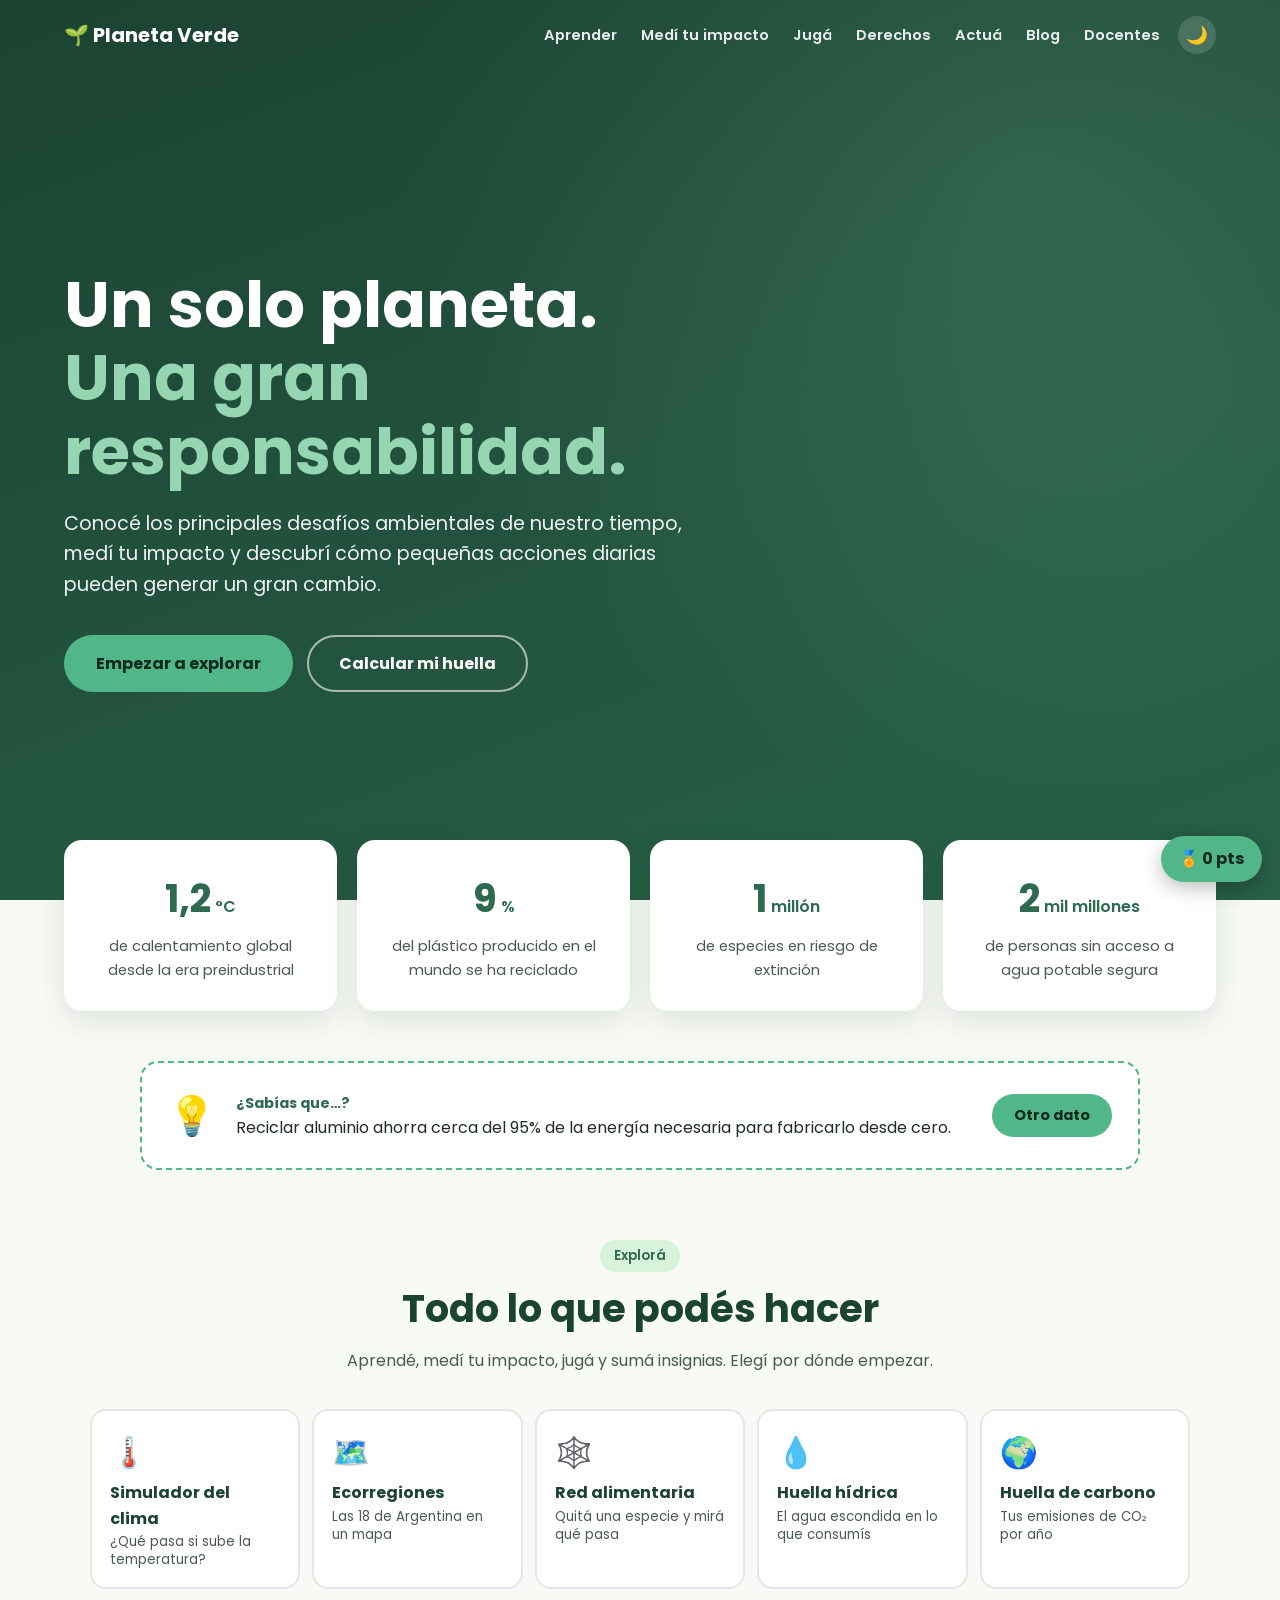
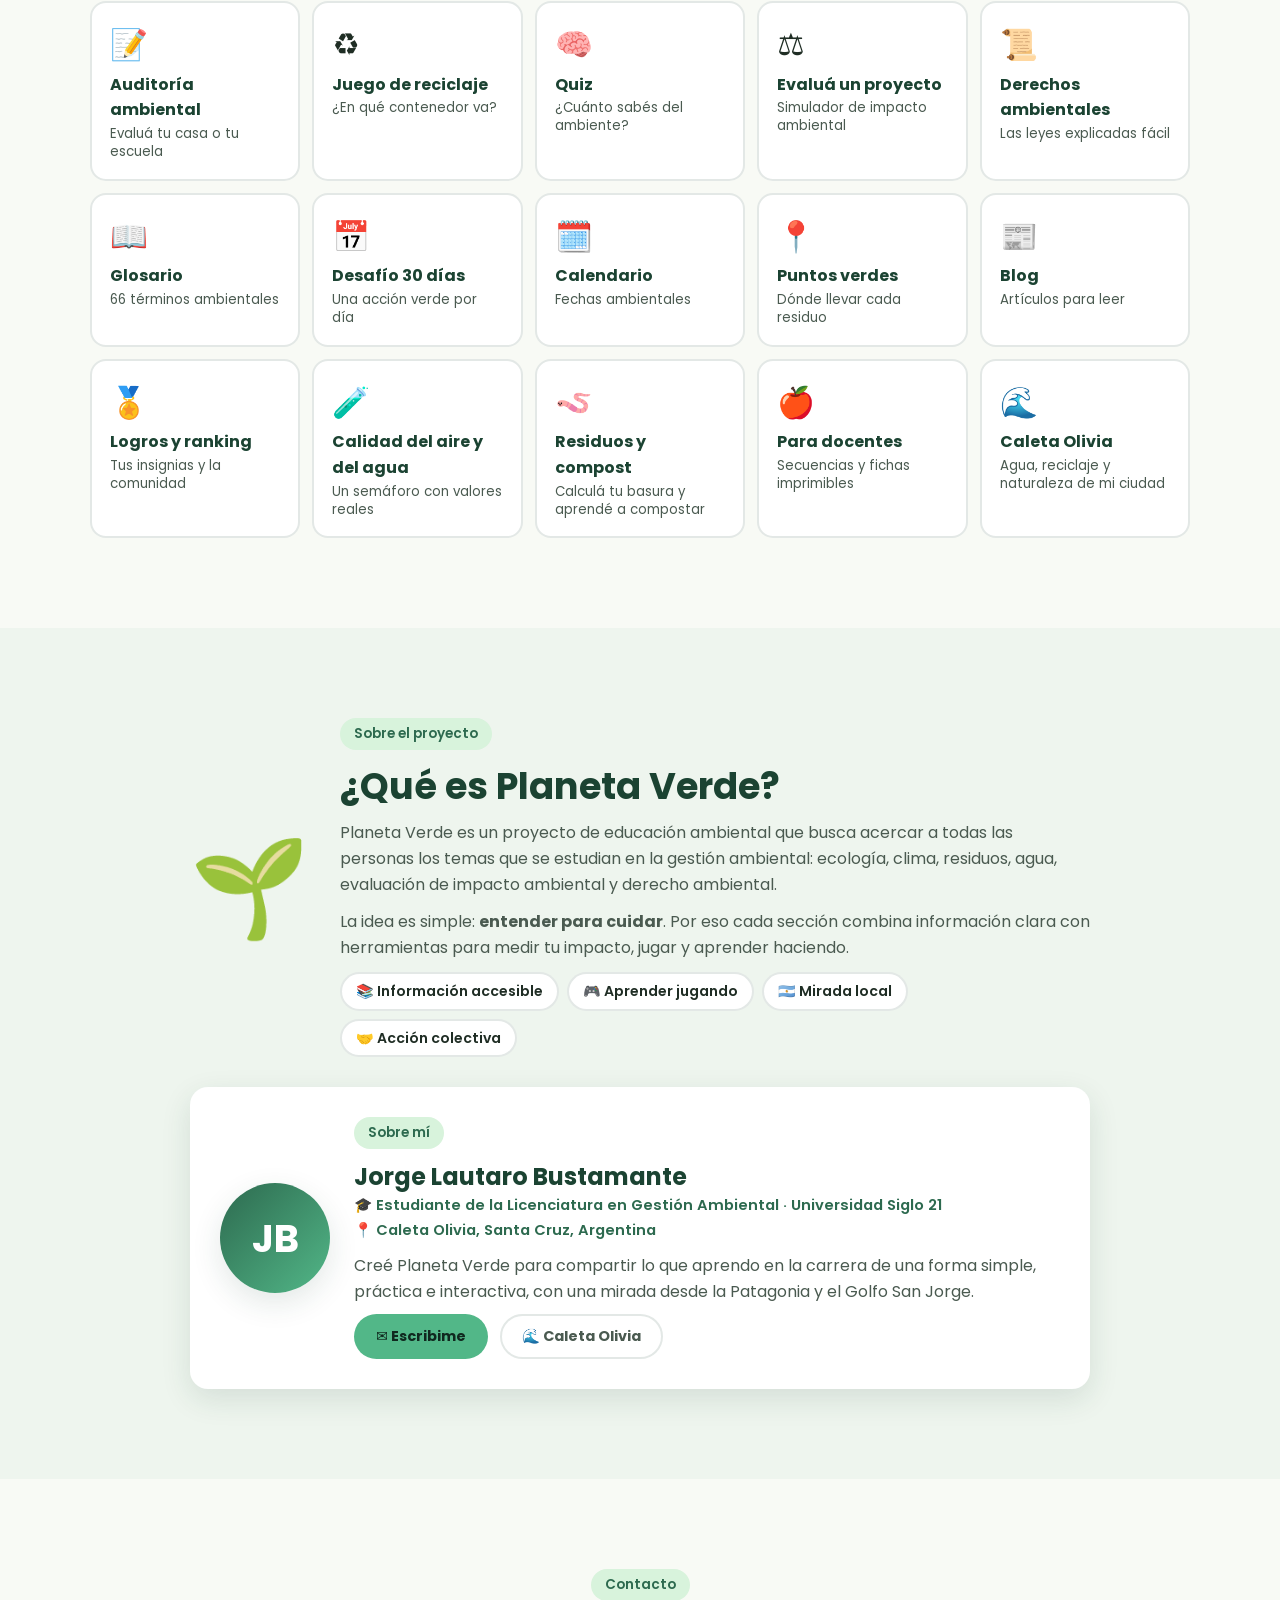
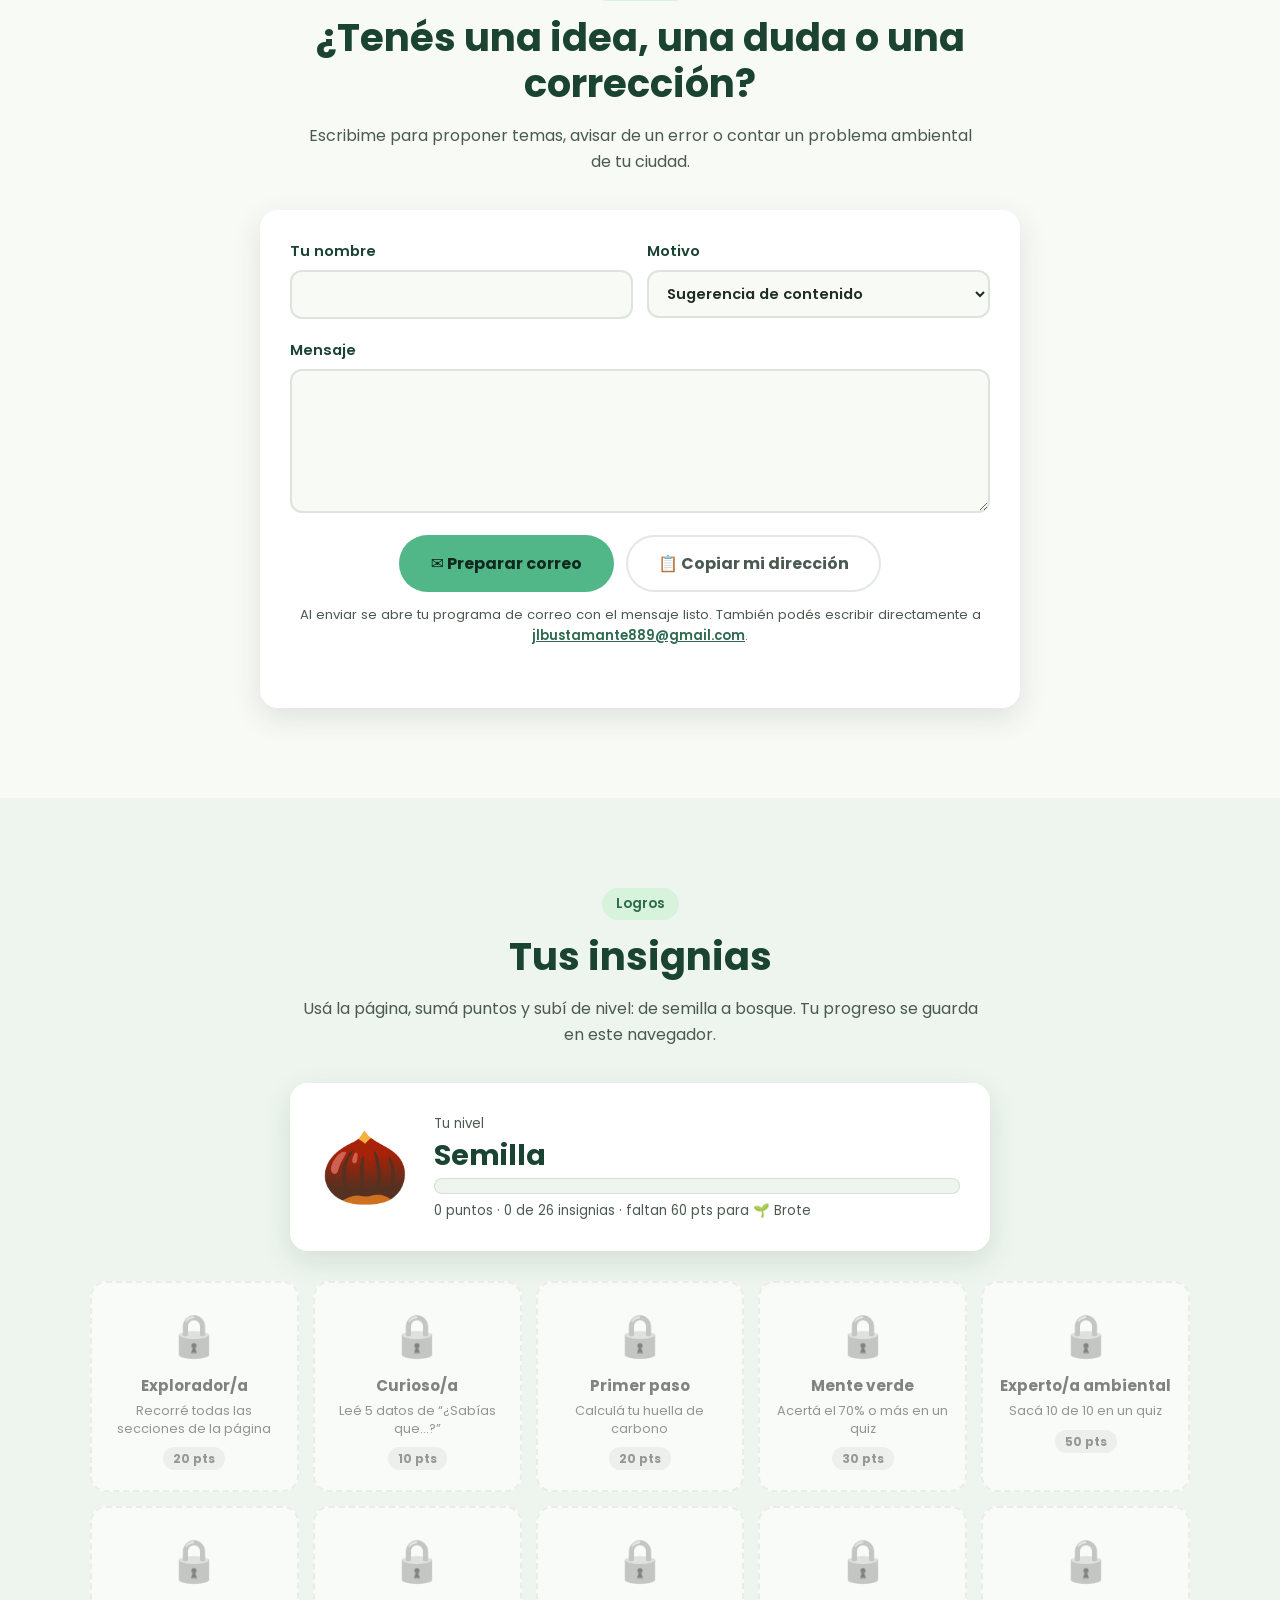
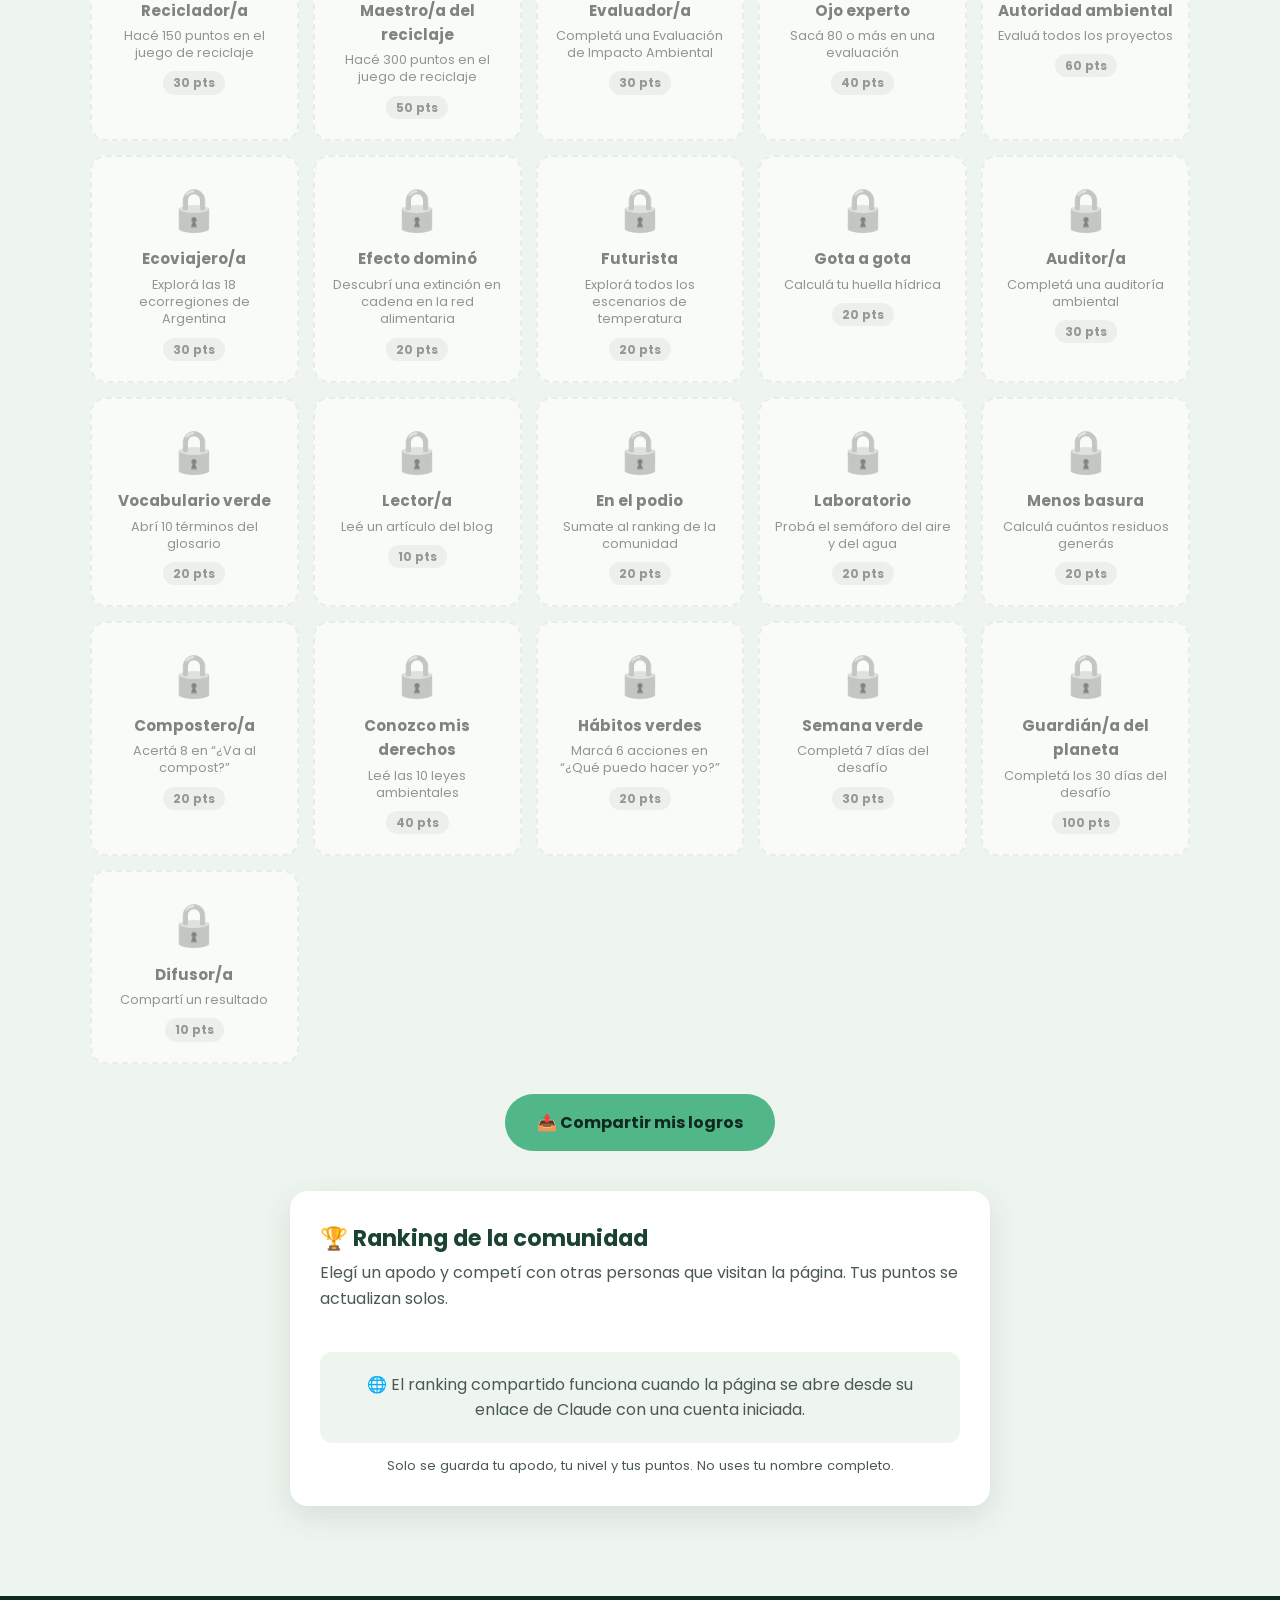
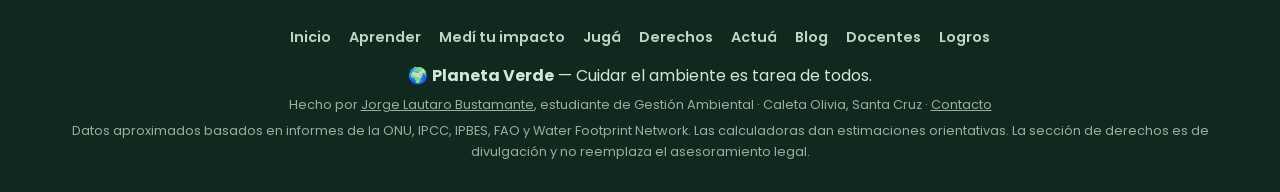
==== commit 3a874d8a: "Sumar Sobre mí, contacto y sección de Caleta Olivia - Perfil del autor en la página de inicio y en e" ====
--- a/index.html
+++ b/index.html
@@ -5,6 +5,7 @@
   <meta name="viewport" content="width=device-width, initial-scale=1.0">
   <title>Planeta Verde · Cuidemos nuestro ambiente</title>
   <meta name="description" content="Aprendé sobre el ambiente y medí tu impacto: calculadoras de huella de carbono, hídrica y de residuos, simulador de Evaluación de Impacto Ambiental, ecorregiones de Argentina, derechos ambientales, juegos y recursos para docentes.">
+  <meta name="author" content="Jorge Lautaro Bustamante">
   <meta name="theme-color" content="#1b4332">
   <meta property="og:type" content="website">
   <meta property="og:locale" content="es_AR">
@@ -101,6 +102,7 @@
         <a class="hub-card reveal" href="aprender.html#calidad"><span>🧪</span><strong>Calidad del aire y del agua</strong><small>Un semáforo con valores reales</small></a>
         <a class="hub-card reveal" href="medi.html#residuos"><span>🪱</span><strong>Residuos y compost</strong><small>Calculá tu basura y aprendé a compostar</small></a>
         <a class="hub-card reveal" href="docentes.html"><span>🍎</span><strong>Para docentes</strong><small>Secuencias y fichas imprimibles</small></a>
+        <a class="hub-card reveal" href="actua.html#caleta"><span>🌊</span><strong>Caleta Olivia</strong><small>Agua, reciclaje y naturaleza de mi ciudad</small></a>
       </div>
     </section>
 
@@ -121,6 +123,55 @@
           </div>
         </div>
       </div>
+
+      <div class="author panel reveal">
+        <div class="author-avatar" aria-hidden="true">JB</div>
+        <div class="author-info">
+          <span class="tag">Sobre mí</span>
+          <h3>Jorge Lautaro Bustamante</h3>
+          <p class="author-role">🎓 Estudiante de la Licenciatura en Gestión Ambiental · Universidad Siglo 21</p>
+          <p class="author-role">📍 Caleta Olivia, Santa Cruz, Argentina</p>
+          <p>Creé Planeta Verde para compartir lo que aprendo en la carrera de una forma simple, práctica e interactiva, con una mirada desde la Patagonia y el Golfo San Jorge.</p>
+          <div class="btn-row author-links">
+            <a class="btn btn-small" href="#contacto">✉️ Escribime</a>
+            <a class="btn btn-small btn-outline" href="actua.html#caleta">🌊 Caleta Olivia</a>
+          </div>
+        </div>
+      </div>
+    </section>
+
+    <!-- CONTACTO -->
+    <section class="tool" id="contacto">
+      <div class="tool-head reveal">
+        <span class="tag">Contacto</span>
+        <h2>¿Tenés una idea, una duda o una corrección?</h2>
+        <p>Escribime para proponer temas, avisar de un error o contar un problema ambiental de tu ciudad.</p>
+      </div>
+      <form class="contact panel reveal" id="contactForm">
+        <div class="audit-setup">
+          <label>Tu nombre
+            <input type="text" id="cName" maxlength="80" required autocomplete="name">
+          </label>
+          <label>Motivo
+            <select id="cTopic">
+              <option>Sugerencia de contenido</option>
+              <option>Corrección de un dato</option>
+              <option>Problema ambiental local</option>
+              <option>Uso en escuelas</option>
+              <option>Otro</option>
+            </select>
+          </label>
+        </div>
+        <label class="contact-msg">Mensaje
+          <textarea id="cMsg" rows="5" maxlength="2000" required></textarea>
+        </label>
+        <div class="btn-row">
+          <button type="submit" class="btn">✉️ Preparar correo</button>
+          <button type="button" class="btn btn-outline" id="cCopy">📋 Copiar mi dirección</button>
+        </div>
+        <p class="note">Al enviar se abre tu programa de correo con el mensaje listo. También podés escribir directamente a <a class="contact-mail" data-u="jlbustamante889" data-d="gmail.com" href="#contacto">[dirección de correo]</a>.</p>
+        <p class="modal-status" id="cStatus" aria-live="polite"></p>
+      </form>
     </section>
 
     <!-- LOGROS -->
--- a/style.css
+++ b/style.css
@@ -1645,3 +1645,40 @@
 }
 .compost-list .eia-table td:last-child { text-align: left; white-space: normal; }
 .compost-list .eia-table td:first-child { white-space: nowrap; font-weight: 600; }
+
+/* ---------- Sobre mí y contacto ---------- */
+.author { display: flex; gap: 24px; align-items: center; max-width: 900px; margin-top: 30px; }
+.author-avatar { flex-shrink: 0; width: 110px; height: 110px; border-radius: 50%; background: linear-gradient(135deg, #2d6a4f, #52b788); color: #fff; display: grid; place-items: center; font-size: 2.4rem; font-weight: 700; box-shadow: var(--sombra); }
+.author-info h3 { color: var(--heading); font-size: 1.5rem; line-height: 1.2; }
+.author-role { color: var(--primary) !important; font-weight: 600; font-size: 0.92rem; margin: 2px 0 !important; }
+.author-info p { color: var(--text-soft); margin: 10px 0; }
+.author-links { justify-content: flex-start; margin-top: 8px; }
+.contact { max-width: 760px; }
+.contact-msg { display: flex; flex-direction: column; gap: 6px; font-weight: 600; color: var(--heading); font-size: 0.92rem; }
+.contact textarea { font: inherit; padding: 11px 14px; border-radius: 12px; border: 2px solid var(--border); background: var(--bg); color: var(--text); resize: vertical; }
+.contact textarea:focus { outline: none; border-color: var(--accent); }
+.contact .note a { color: var(--primary); font-weight: 600; text-decoration: underline; }
+.footer .small a { text-decoration: underline; }
+
+/* ---------- Caleta Olivia ---------- */
+.local-grid { display: grid; grid-template-columns: repeat(2, 1fr); gap: 18px; max-width: 1100px; margin: 0 auto 30px; }
+.local-card { background: var(--surface); border-radius: var(--radio); padding: 24px; box-shadow: var(--sombra); border-top: 6px solid var(--lc); }
+.local-icon { font-size: 2.4rem; }
+.local-card h3 { color: var(--heading); margin: 6px 0 10px; }
+.local-card p, .local-card li { color: var(--text-soft); font-size: 0.93rem; margin-bottom: 8px; }
+.local-card ul { padding-left: 18px; }
+.local-card strong { color: var(--text); }
+.local-tip { background: var(--bg-alt); border-radius: 10px; padding: 10px 14px; color: var(--text) !important; }
+.local-card a, .sources a { color: var(--primary); font-weight: 600; text-decoration: underline; }
+.local-actions { max-width: 1100px; }
+.local-actions h3 { color: var(--heading); margin-bottom: 14px; text-align: center; }
+.local-actions .step { box-shadow: none; background: var(--bg-alt); }
+.sources { max-width: 1100px; margin: 20px auto 0; background: var(--surface); border-radius: 14px; padding: 14px 18px; }
+.sources summary { cursor: pointer; font-weight: 600; color: var(--heading); }
+.sources ul { margin: 10px 0 0 18px; font-size: 0.88rem; display: grid; gap: 4px; }
+
+@media (max-width: 820px) {
+  .local-grid { grid-template-columns: 1fr; }
+  .author { flex-direction: column; text-align: center; }
+  .author-links { justify-content: center; }
+}
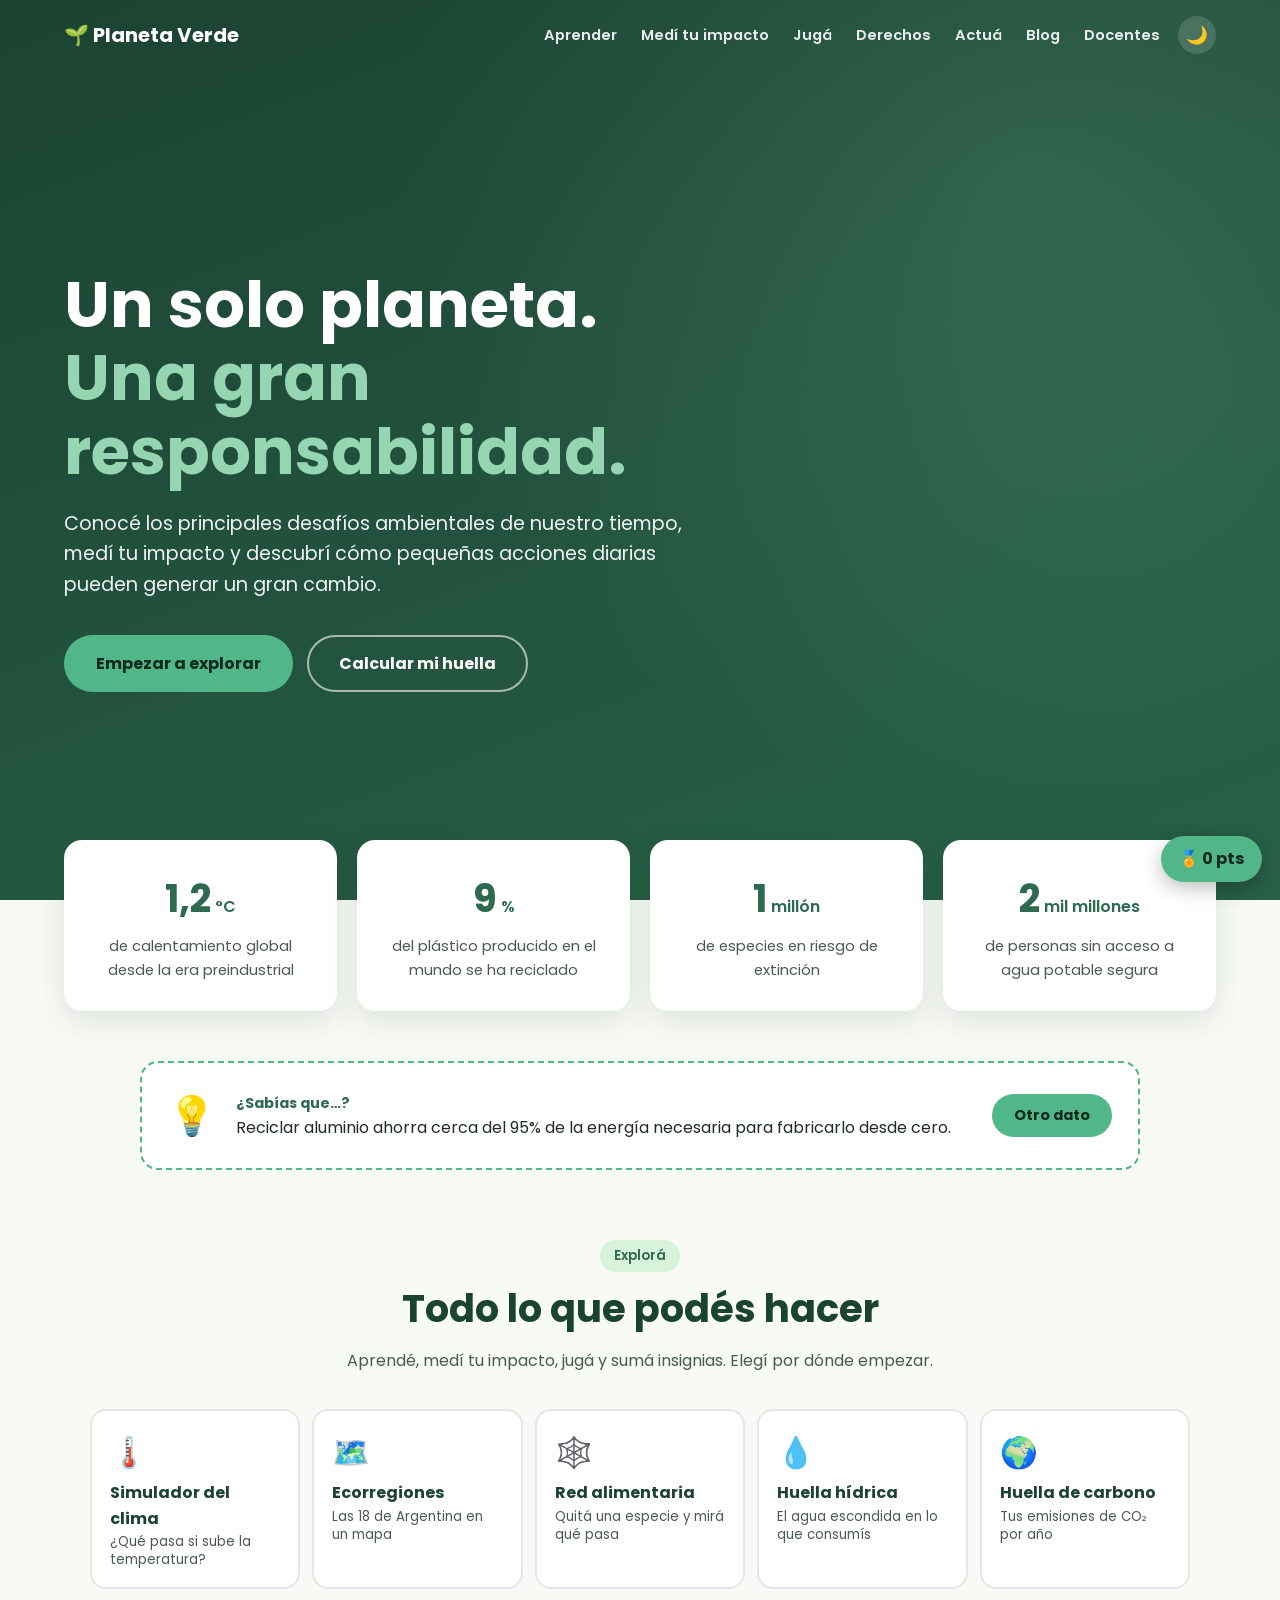
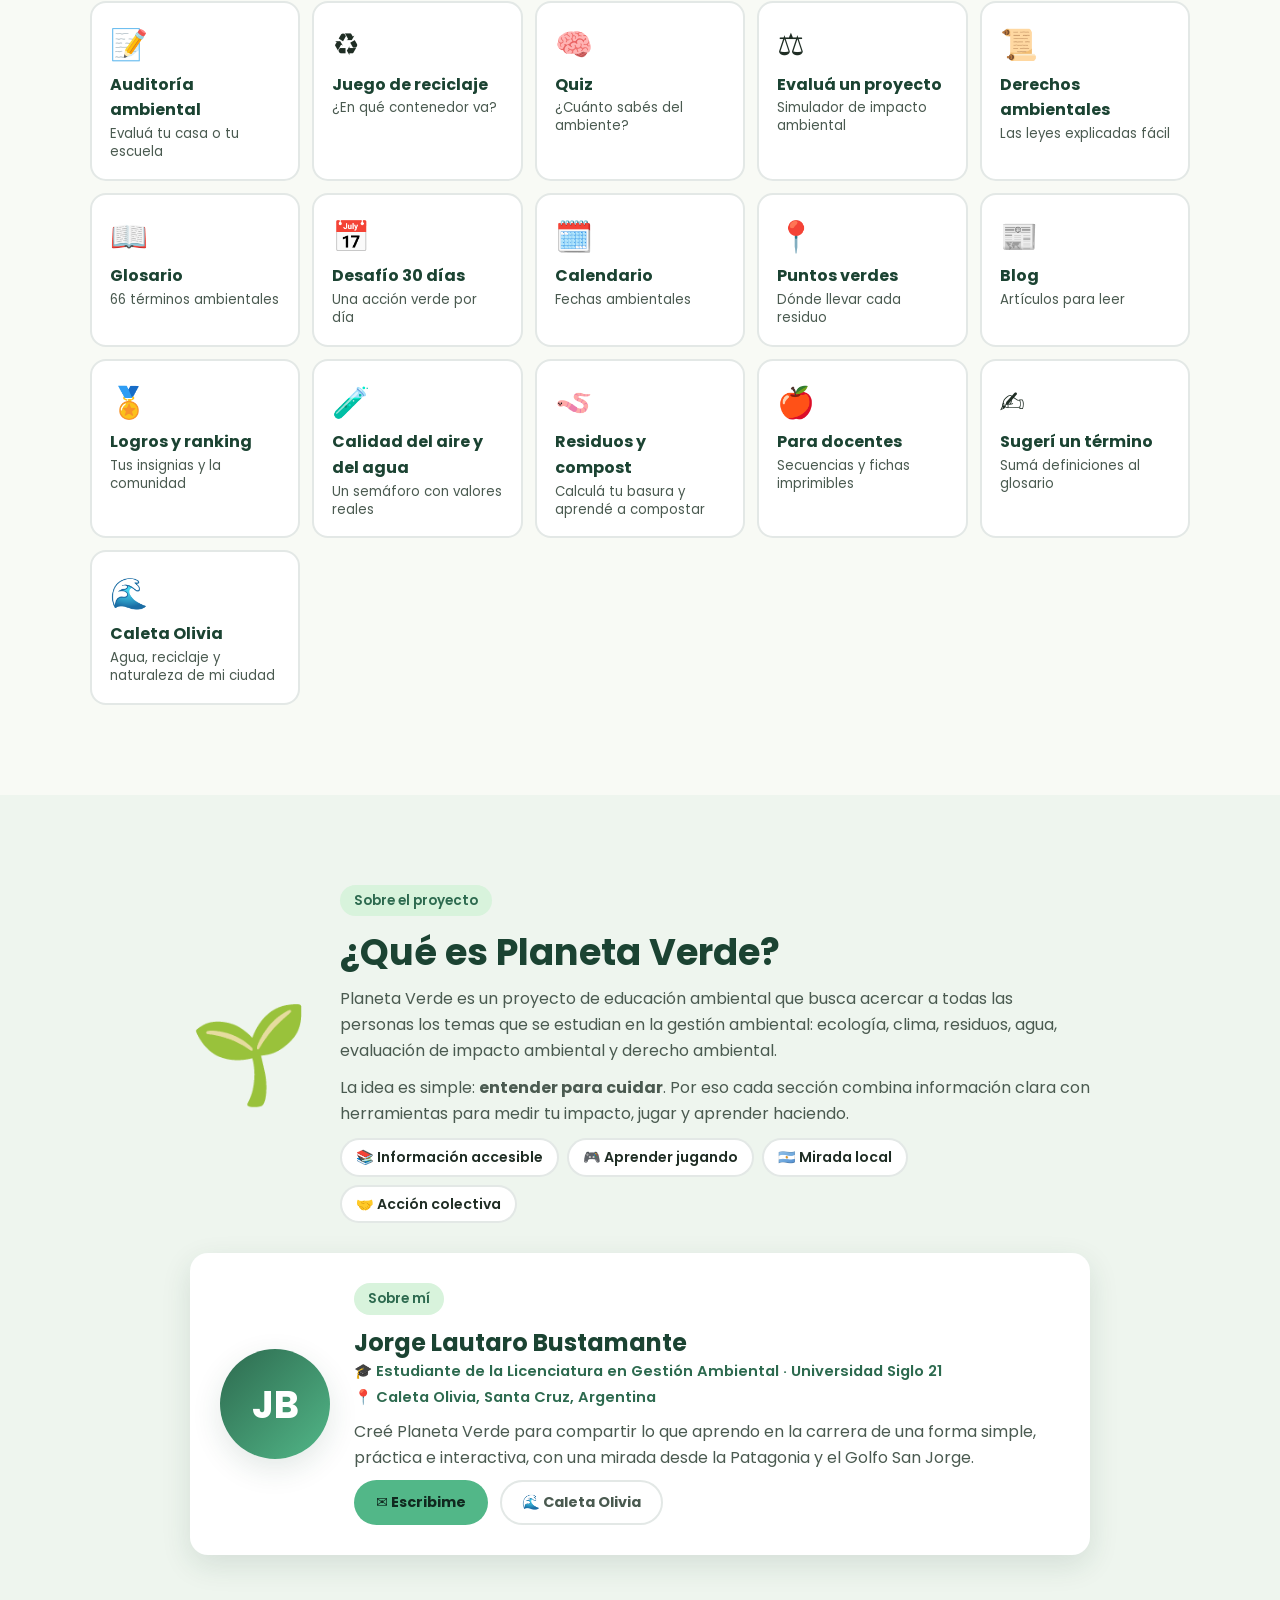
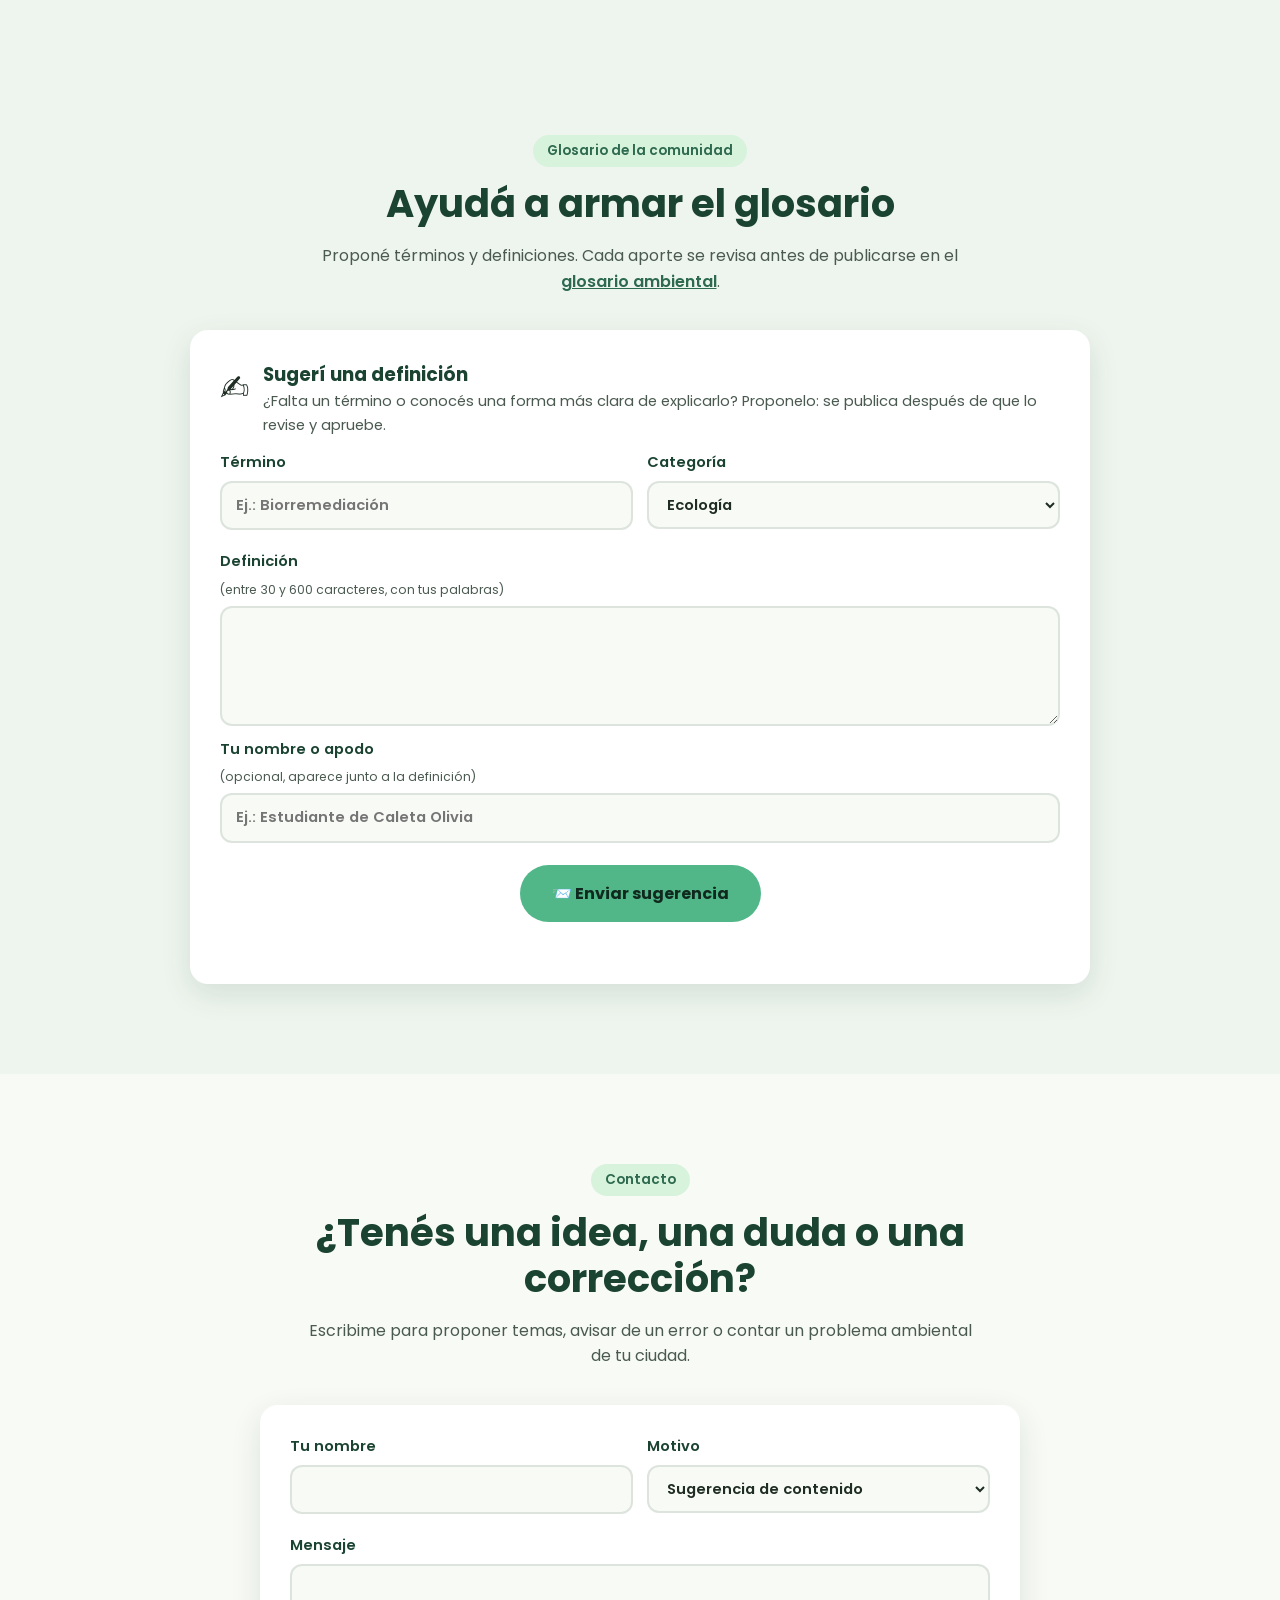
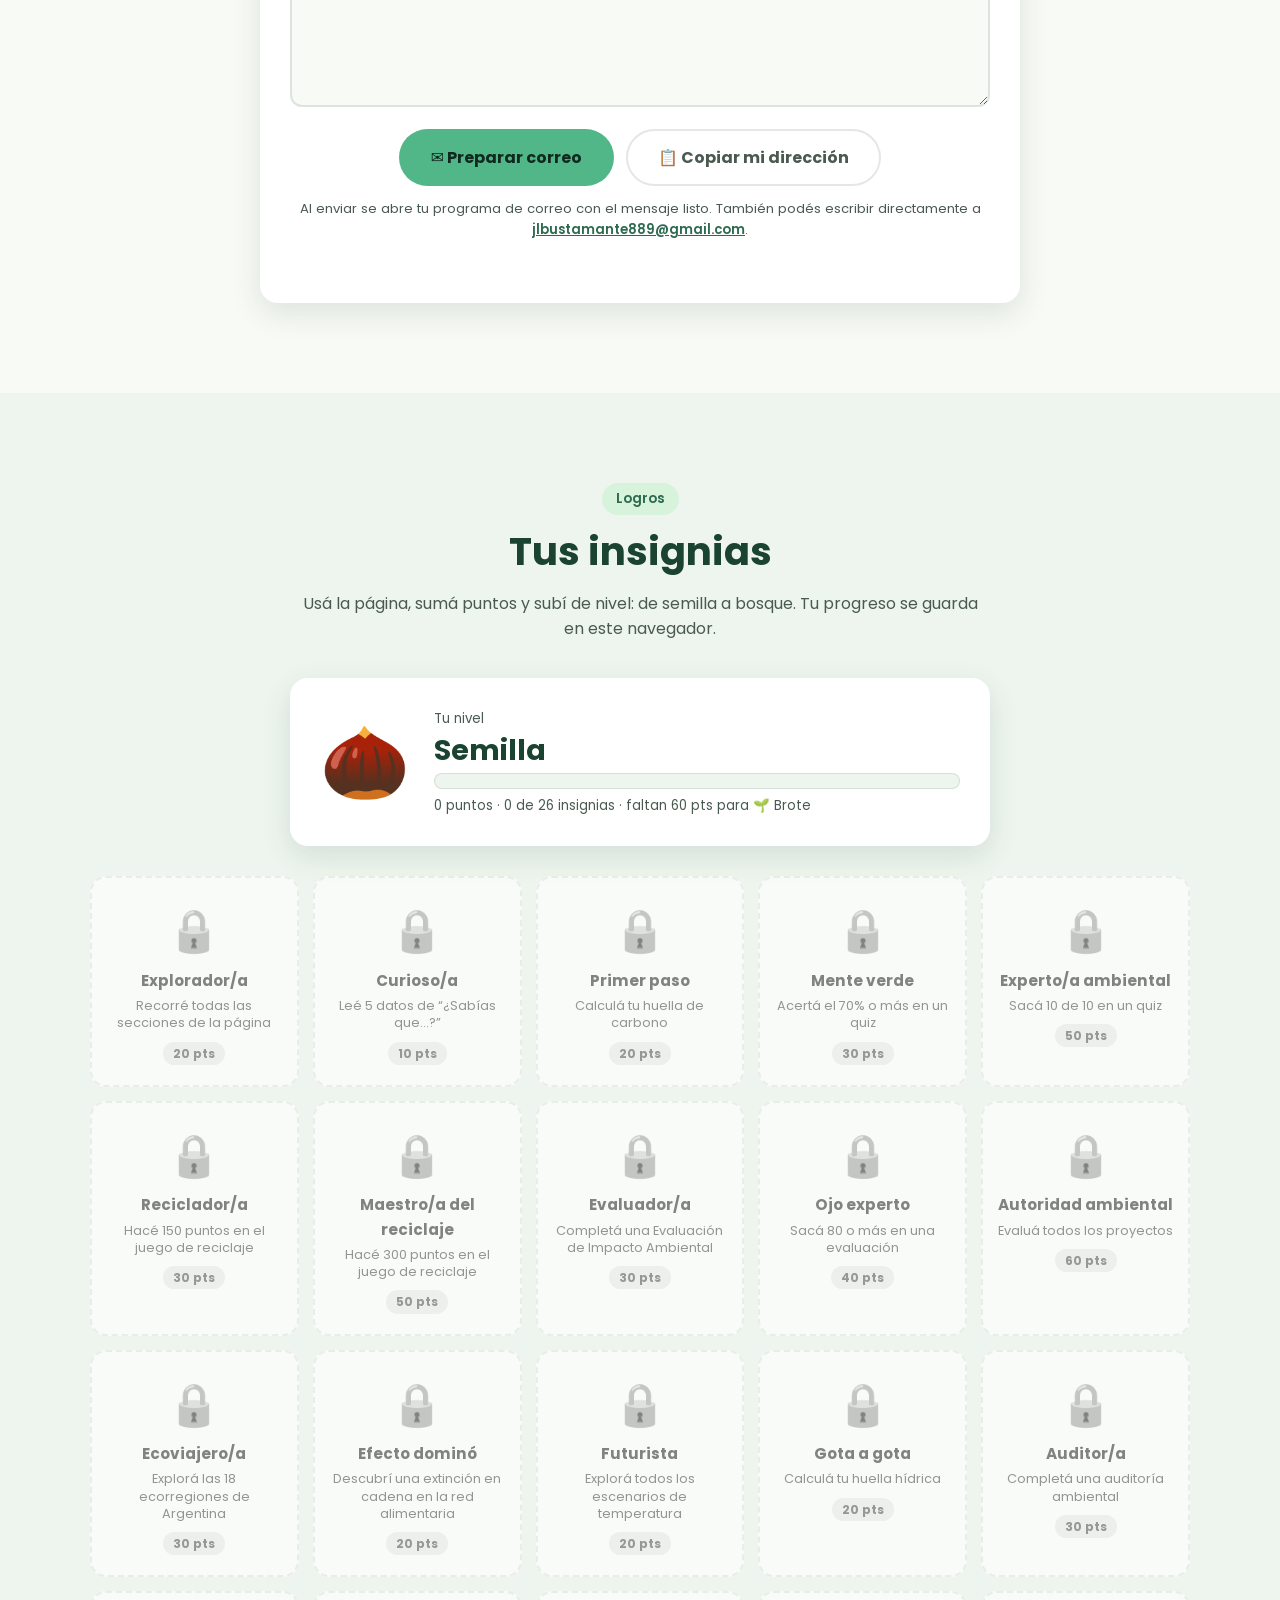
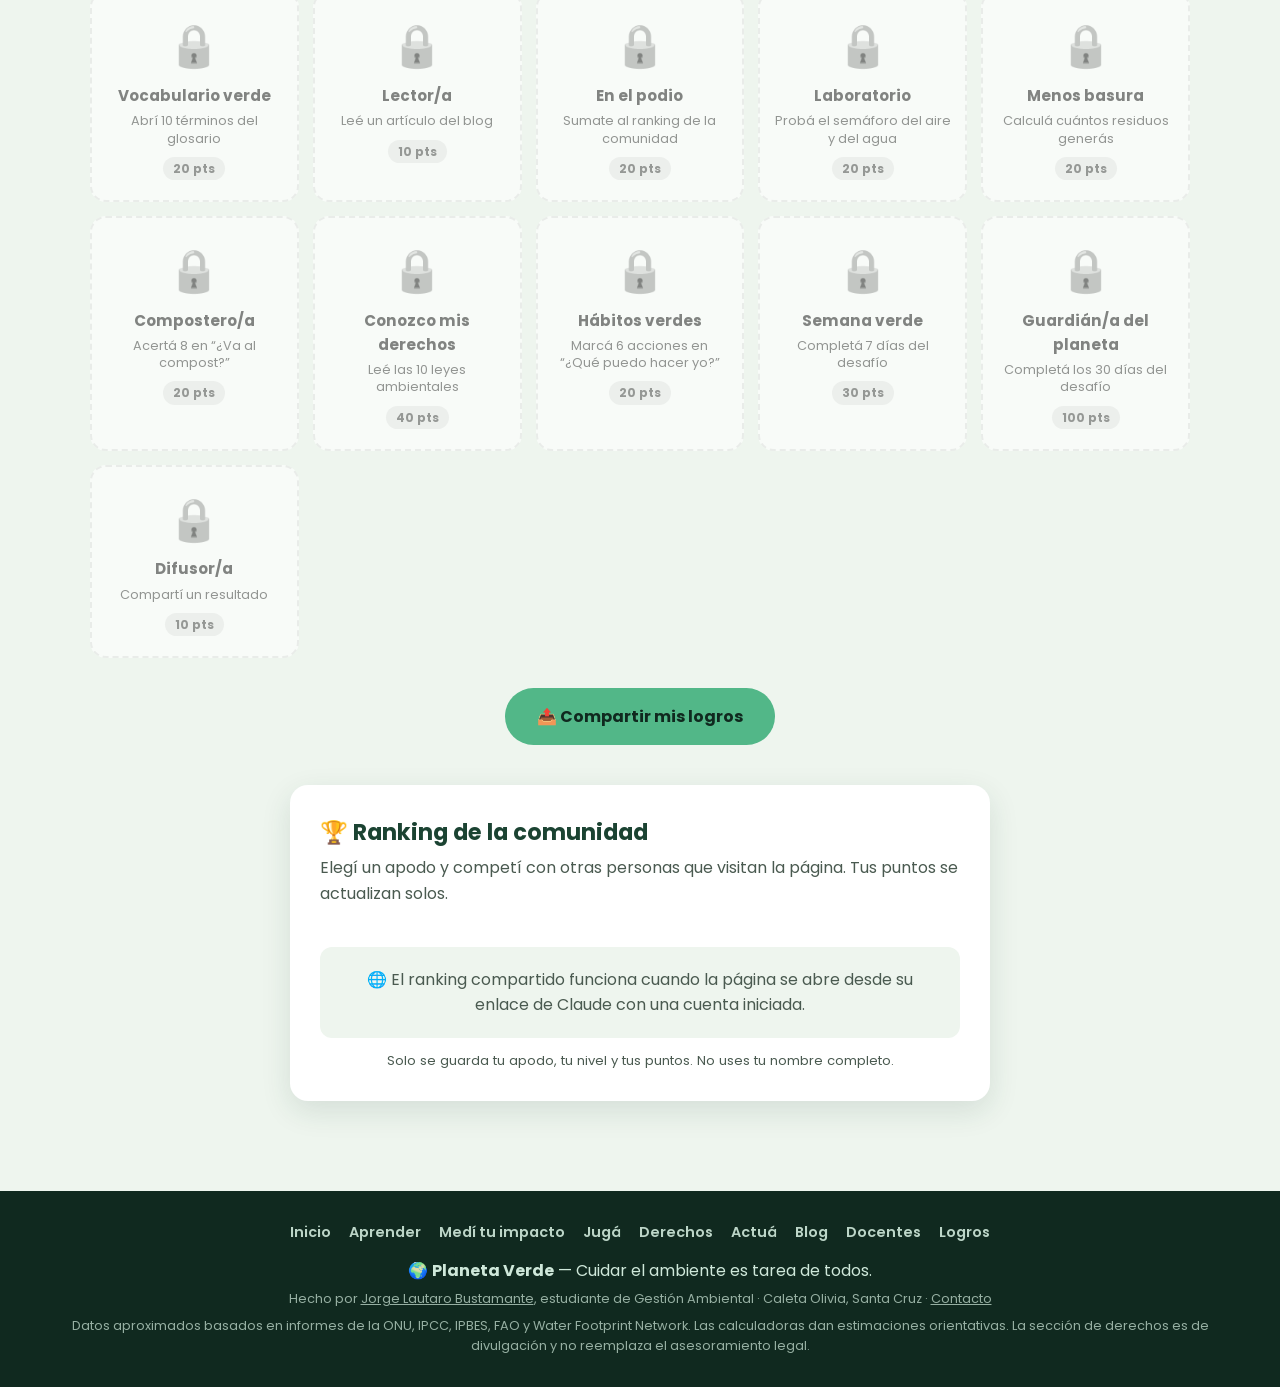
==== commit 58d429b2: "Sumar glosario comunitario con moderación y más contenido de Caleta Olivia - Formulario para sugerir" ====
--- a/index.html
+++ b/index.html
@@ -102,6 +102,7 @@
         <a class="hub-card reveal" href="aprender.html#calidad"><span>🧪</span><strong>Calidad del aire y del agua</strong><small>Un semáforo con valores reales</small></a>
         <a class="hub-card reveal" href="medi.html#residuos"><span>🪱</span><strong>Residuos y compost</strong><small>Calculá tu basura y aprendé a compostar</small></a>
         <a class="hub-card reveal" href="docentes.html"><span>🍎</span><strong>Para docentes</strong><small>Secuencias y fichas imprimibles</small></a>
+        <a class="hub-card reveal" href="index.html#comunidad"><span>✍️</span><strong>Sugerí un término</strong><small>Sumá definiciones al glosario</small></a>
         <a class="hub-card reveal" href="actua.html#caleta"><span>🌊</span><strong>Caleta Olivia</strong><small>Agua, reciclaje y naturaleza de mi ciudad</small></a>
       </div>
     </section>
@@ -140,6 +141,16 @@
       </div>
     </section>
 
+    <!-- GLOSARIO DE LA COMUNIDAD -->
+    <section class="tool tool-alt" id="comunidad">
+      <div class="tool-head reveal">
+        <span class="tag">Glosario de la comunidad</span>
+        <h2>Ayudá a armar el glosario</h2>
+        <p>Proponé términos y definiciones. Cada aporte se revisa antes de publicarse en el <a class="inline-link" href="derechos.html#glosario">glosario ambiental</a>.</p>
+      </div>
+      <div class="aportes panel reveal" data-aportes></div>
+    </section>
+
     <!-- CONTACTO -->
     <section class="tool" id="contacto">
       <div class="tool-head reveal">
@@ -212,6 +223,7 @@
   <script src="residuos.js"></script>
   <script src="audit.js"></script>
   <script src="glossary.js"></script>
+  <script src="aportes.js"></script>
   <script src="blog.js"></script>
   <script src="docentes.js"></script>
   <script src="ranking.js"></script>
--- a/style.css
+++ b/style.css
@@ -1682,3 +1682,36 @@
   .author { flex-direction: column; text-align: center; }
   .author-links { justify-content: center; }
 }
+
+/* ---------- Glosario de la comunidad ---------- */
+.aportes { max-width: 900px; margin-top: 24px; }
+.ap-head { display: flex; gap: 14px; align-items: flex-start; margin-bottom: 14px; }
+.ap-icon { font-size: 2.2rem; }
+.ap-head h3 { color: var(--heading); }
+.ap-head p { color: var(--text-soft); font-size: 0.92rem; }
+.ap-form .contact-msg { margin-top: 12px; }
+.ap-form .contact-msg small { font-weight: 400; color: var(--text-soft); }
+.ap-form input[name=alias] { font: inherit; padding: 11px 14px; border-radius: 12px; border: 2px solid var(--border); background: var(--bg); color: var(--text); }
+.ap-mine, .ap-mod { margin-top: 20px; border-top: 2px solid var(--border); padding-top: 16px; }
+.ap-mine h4, .ap-mod h4 { color: var(--heading); margin: 6px 0 8px; }
+.ap-mod h4 small { font-weight: 400; color: var(--text-soft); }
+.ap-mine ul { list-style: none; display: grid; gap: 6px; }
+.ap-mine li { display: flex; justify-content: space-between; gap: 10px; background: var(--bg-alt); padding: 8px 12px; border-radius: 10px; font-size: 0.92rem; }
+.ap-badge { font-size: 0.78rem; font-weight: 700; padding: 2px 10px; border-radius: 50px; white-space: nowrap; }
+.ap-badge.pendiente { background: #fff1c9; color: #6b5000; }
+.ap-badge.aprobada { background: #d3f2df; color: #145c34; }
+.ap-badge.rechazada { background: #fbdcdc; color: #8e1c1c; }
+.ap-sub { color: var(--text-soft); font-size: 0.9rem; margin-bottom: 10px; }
+.ap-card { background: var(--bg-alt); border-radius: 14px; padding: 14px; margin-bottom: 12px; border-left: 5px solid #e9c46a; }
+.ap-card textarea, .ap-card input, .ap-card select { width: 100%; }
+.ap-card .btn-row { justify-content: flex-start; margin-top: 10px; }
+.ap-card small { color: var(--text-soft); }
+.ap-err { color: var(--bad); font-weight: 600; margin-top: 6px; }
+.ap-approved { list-style: none; display: grid; gap: 6px; }
+.ap-approved li { display: flex; justify-content: space-between; align-items: center; gap: 10px; background: var(--bg-alt); padding: 8px 12px; border-radius: 10px; }
+.gl-term.community summary span::before { content: '✨ '; }
+.gl-by { font-size: 0.8rem !important; color: var(--primary) !important; font-weight: 600; }
+.inline-link { color: var(--primary); font-weight: 600; text-decoration: underline; }
+.aportes textarea, .aportes input, .aportes select { font: inherit; padding: 11px 14px; border-radius: 12px; border: 2px solid var(--border); background: var(--bg); color: var(--text); }
+.aportes textarea { resize: vertical; }
+.aportes textarea:focus, .aportes input:focus, .aportes select:focus { outline: none; border-color: var(--accent); }
